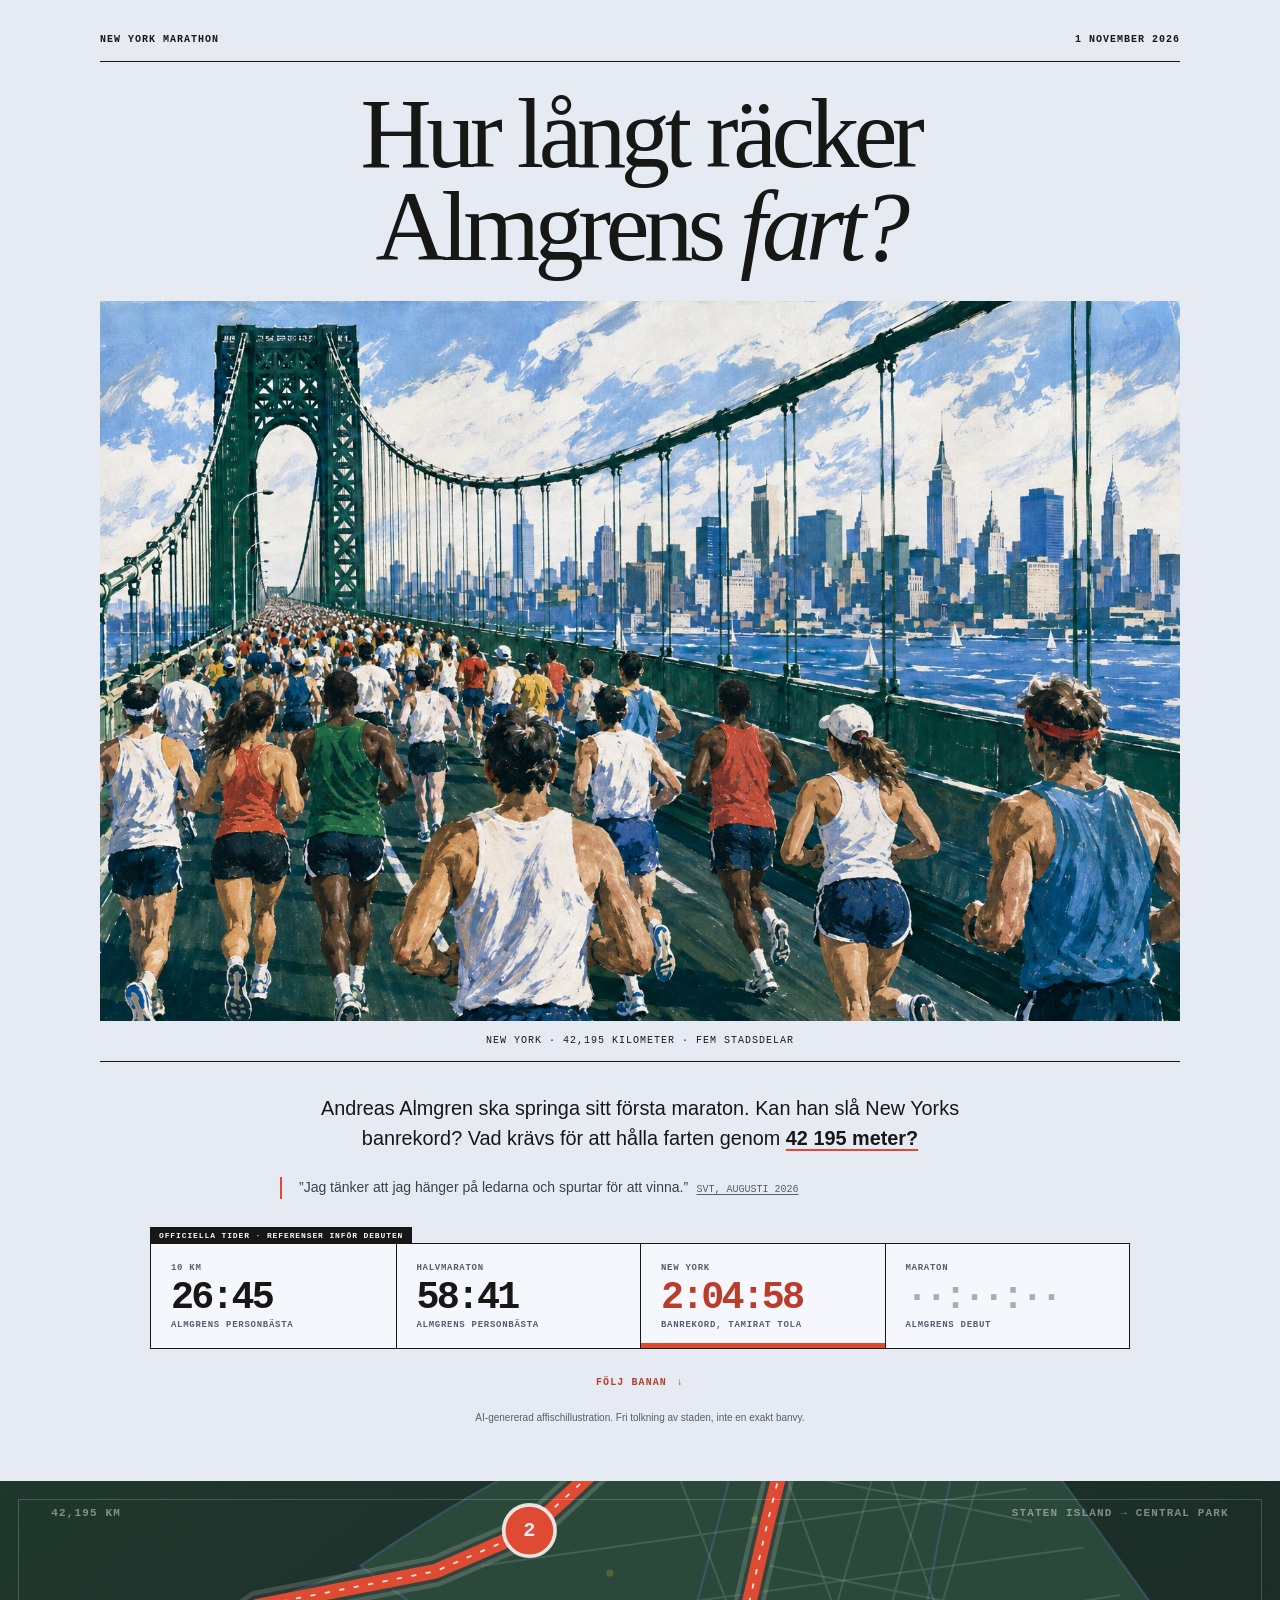
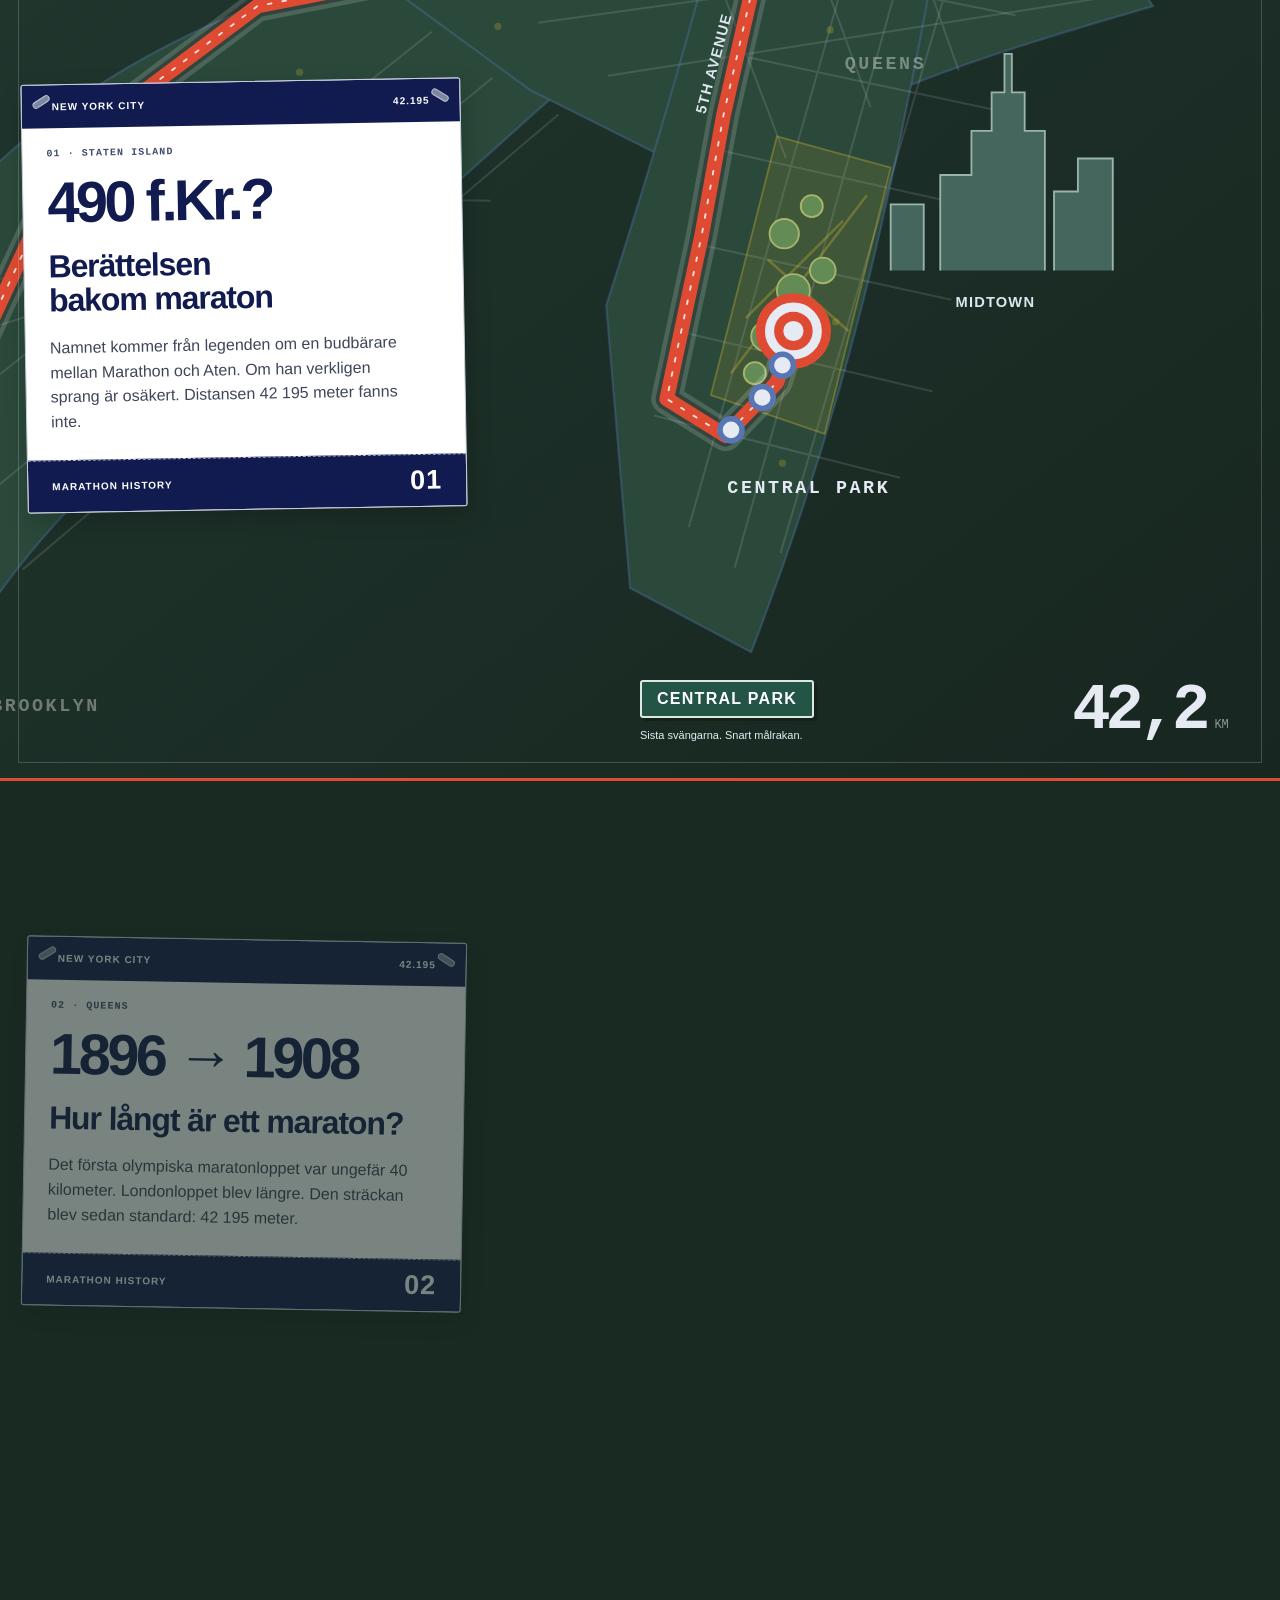
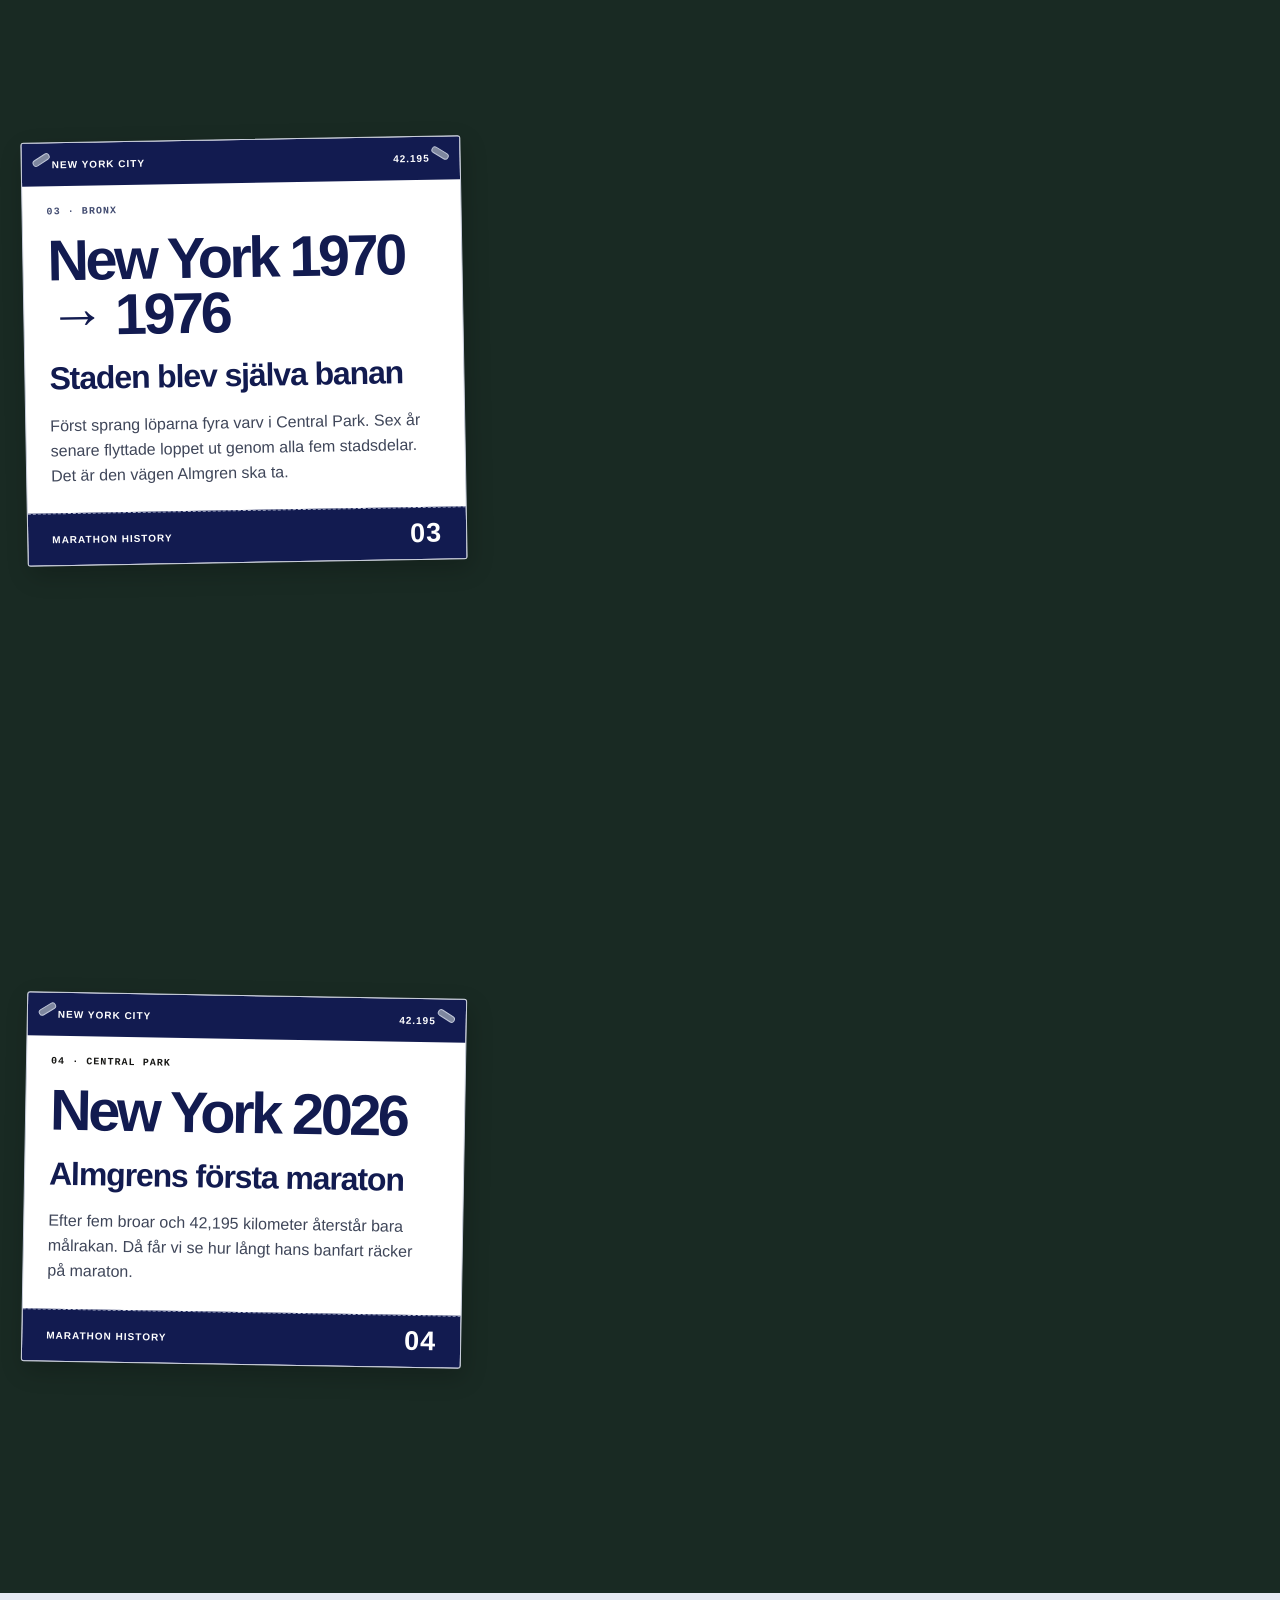
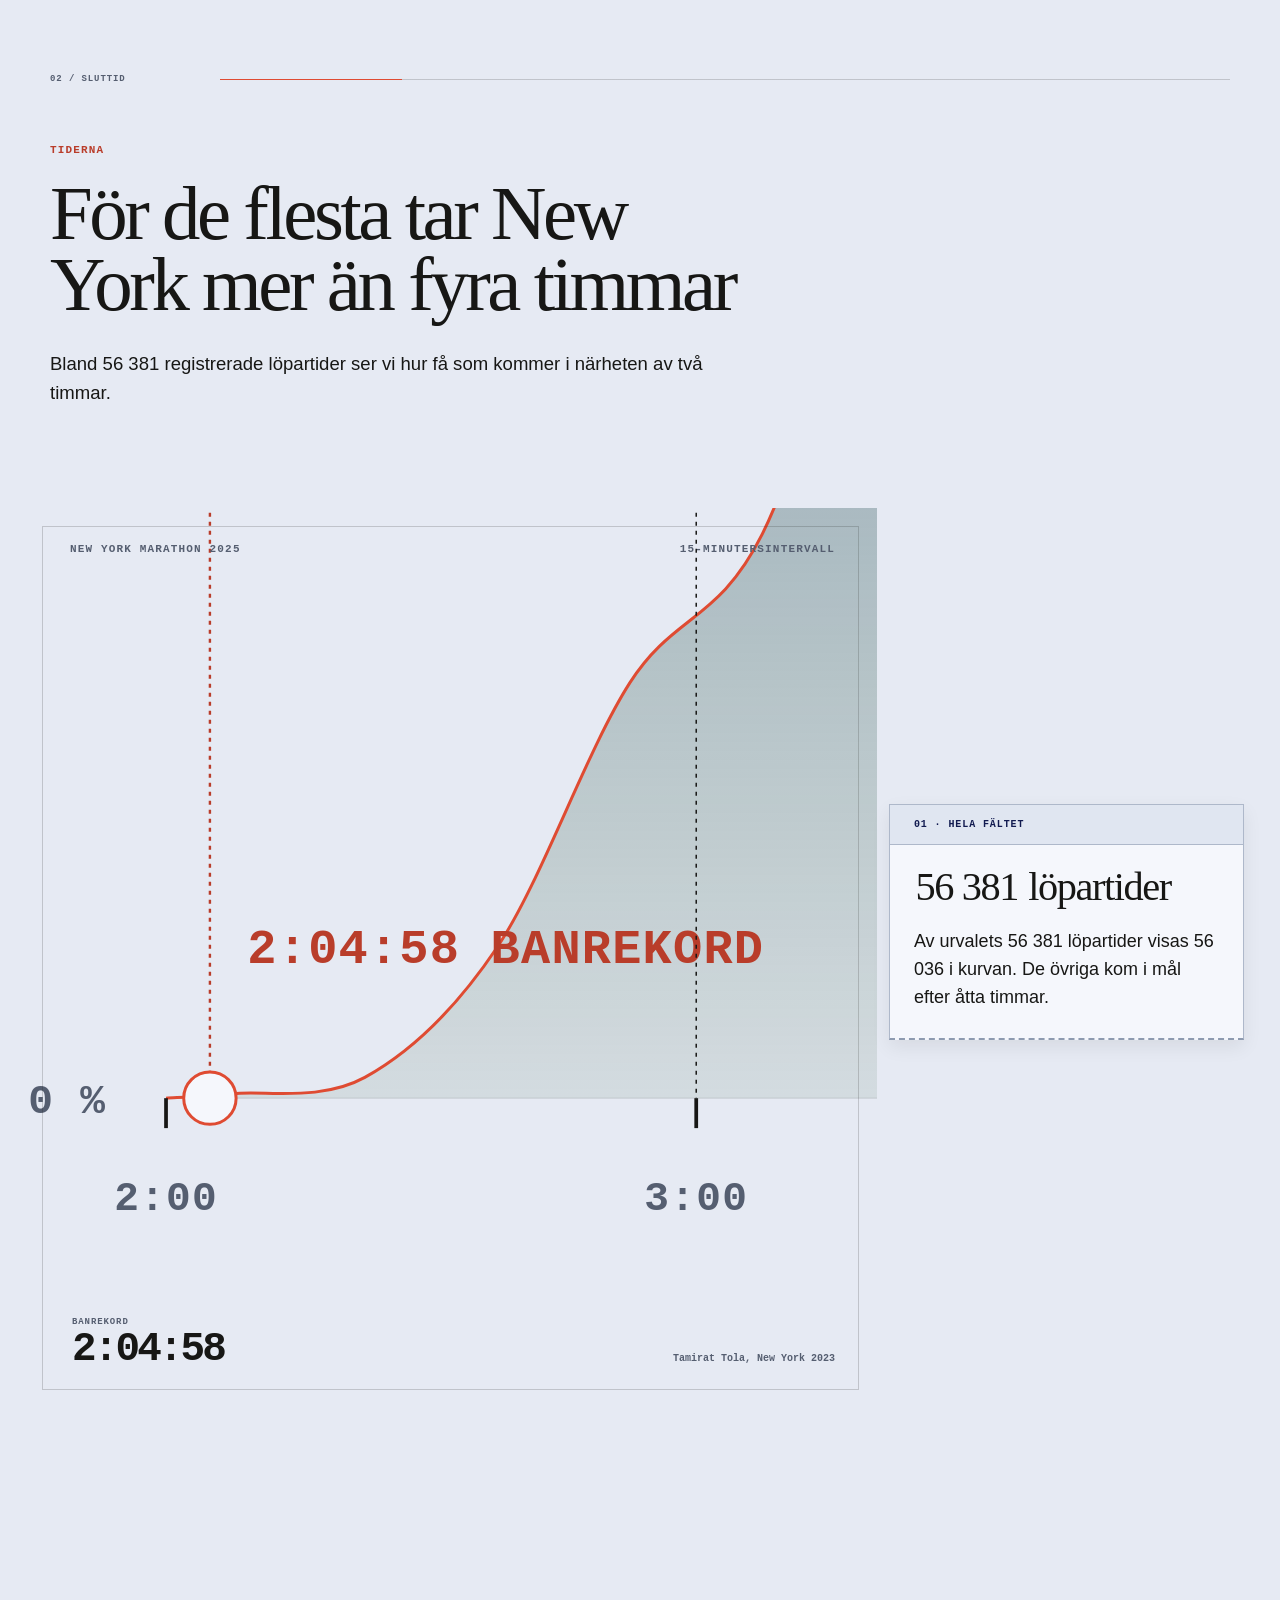
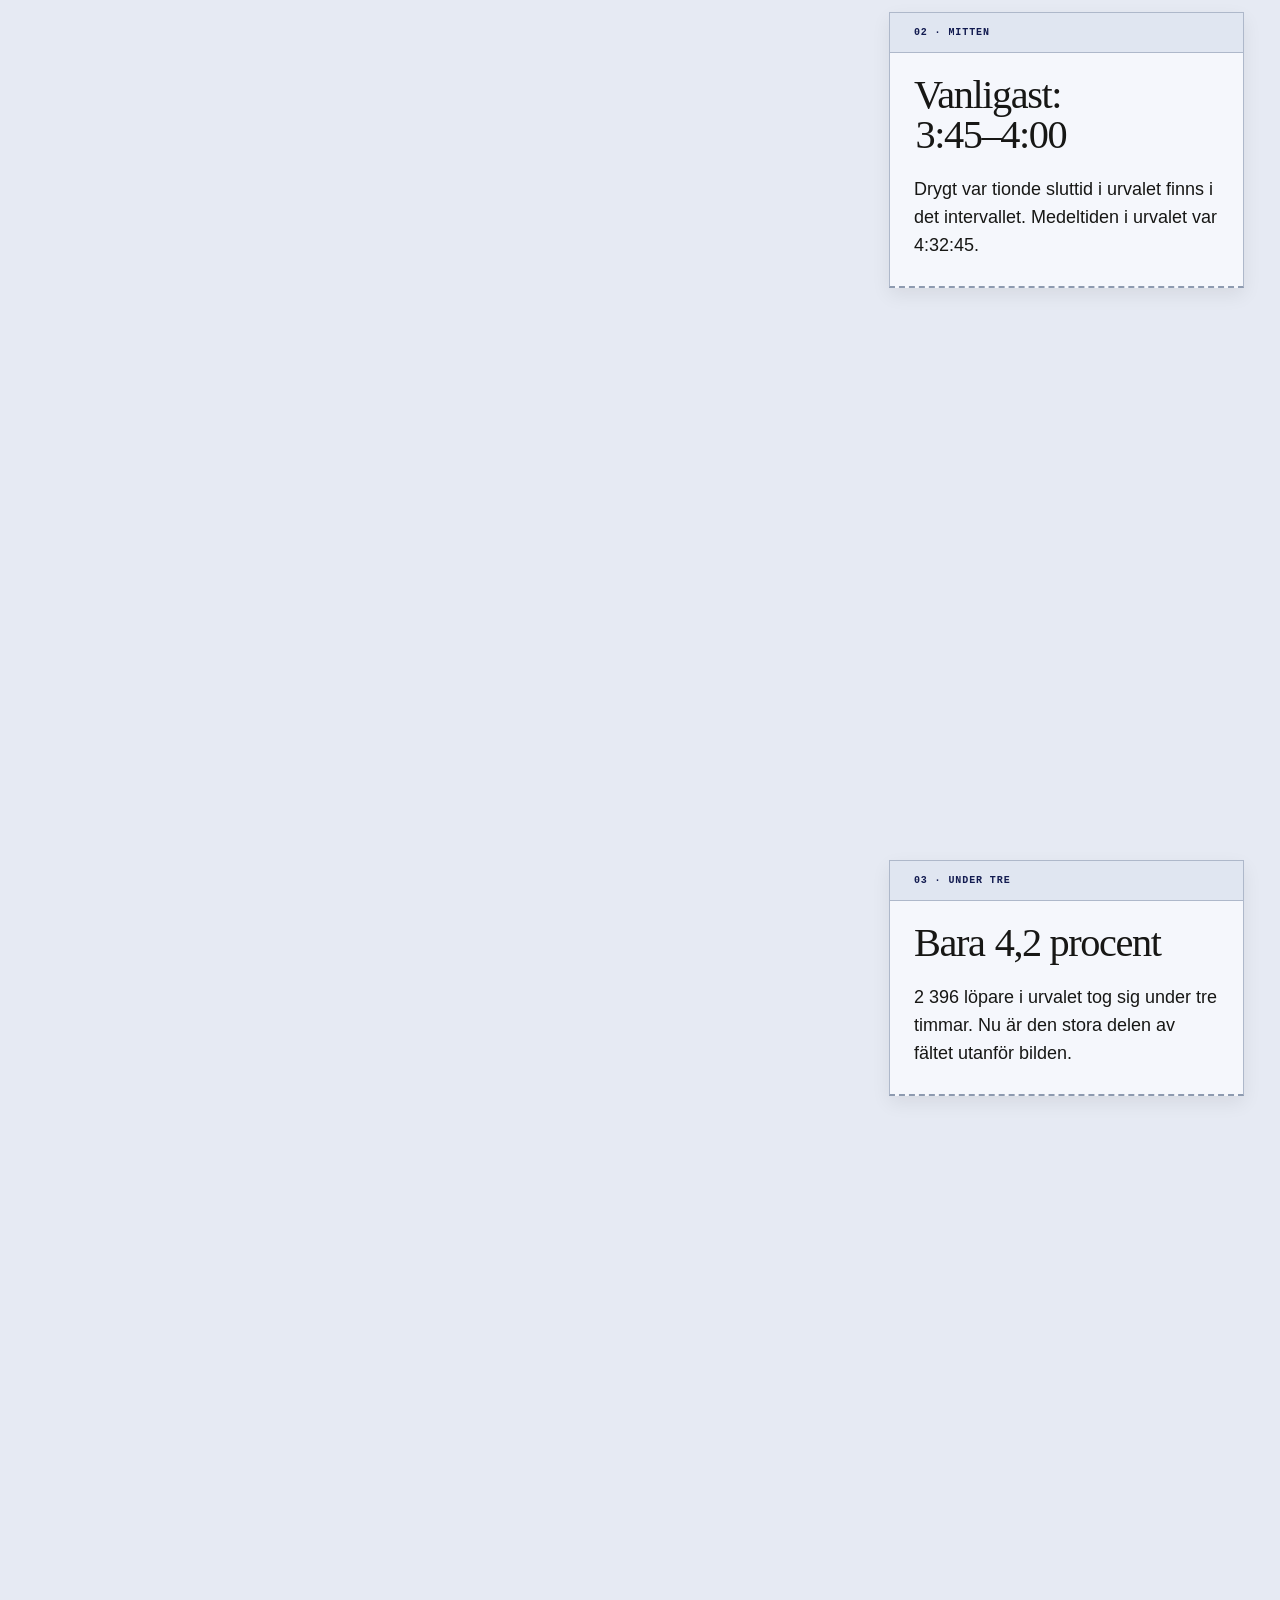
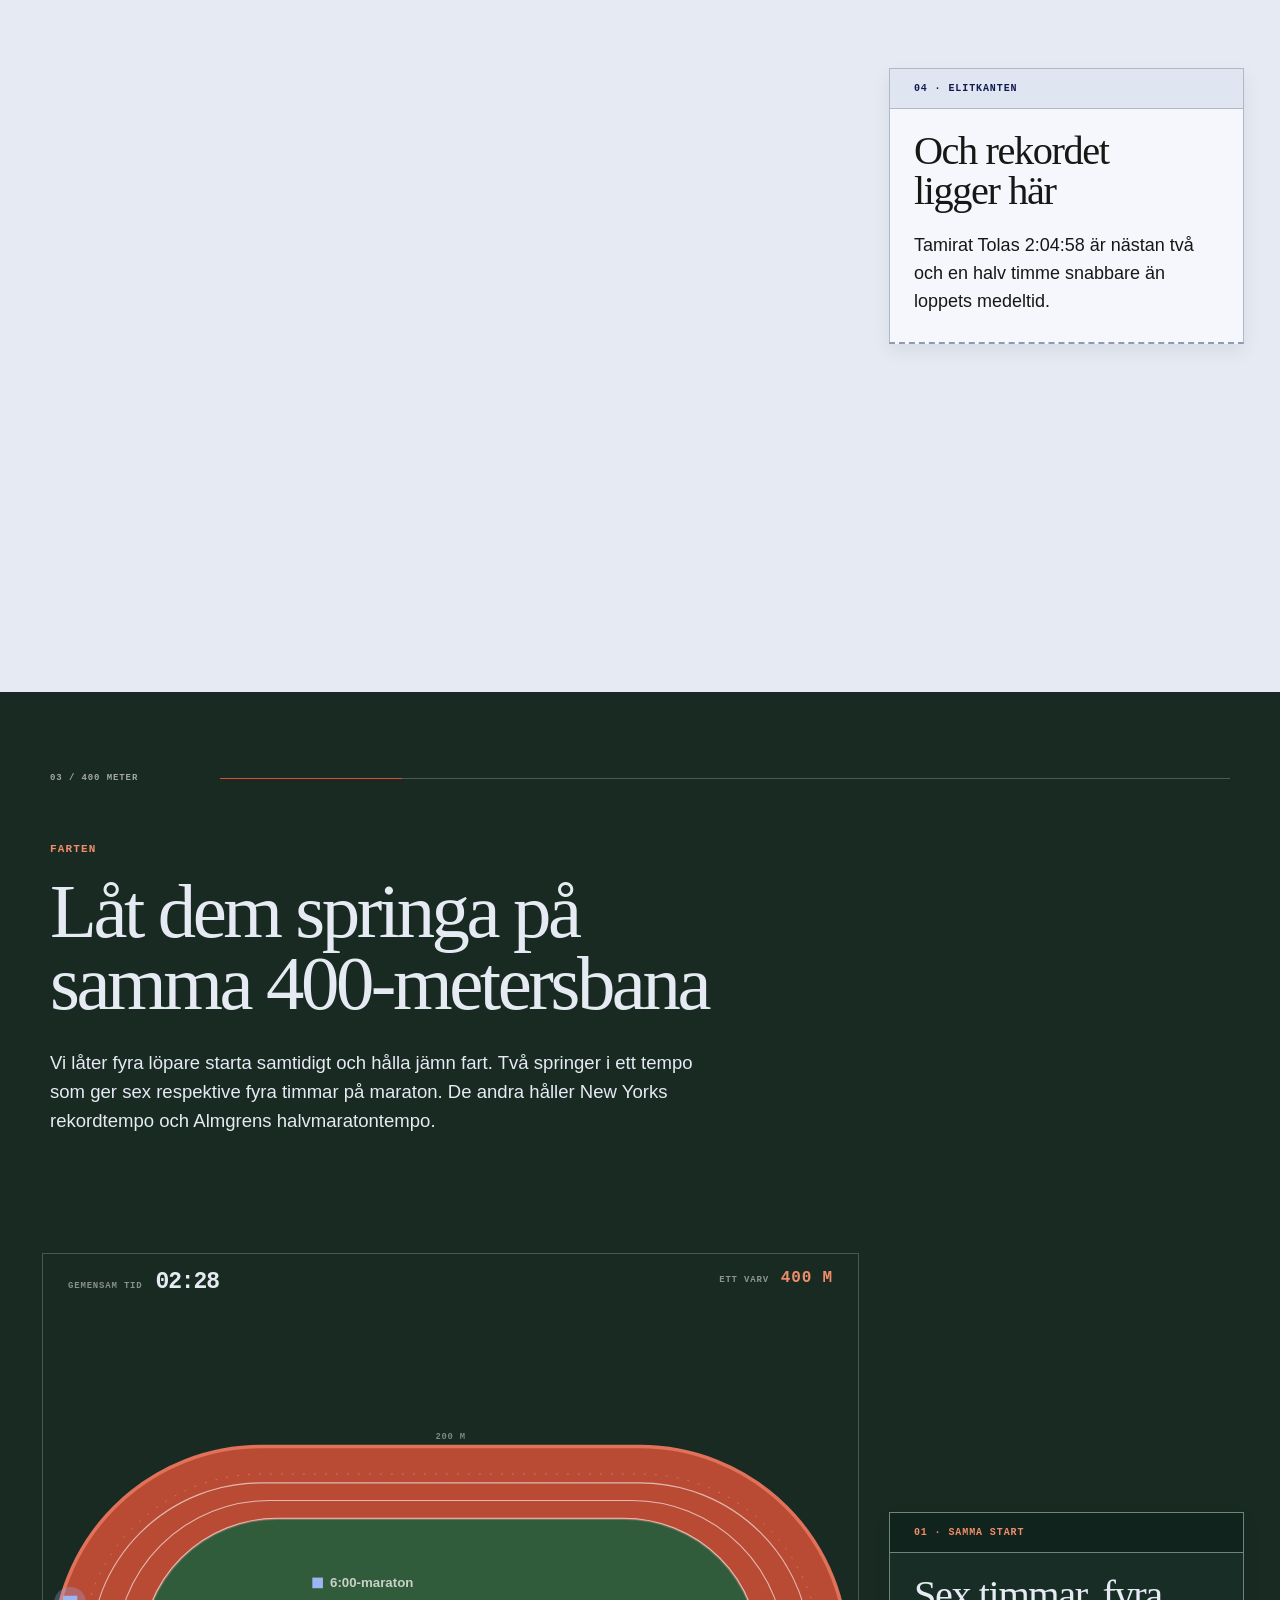
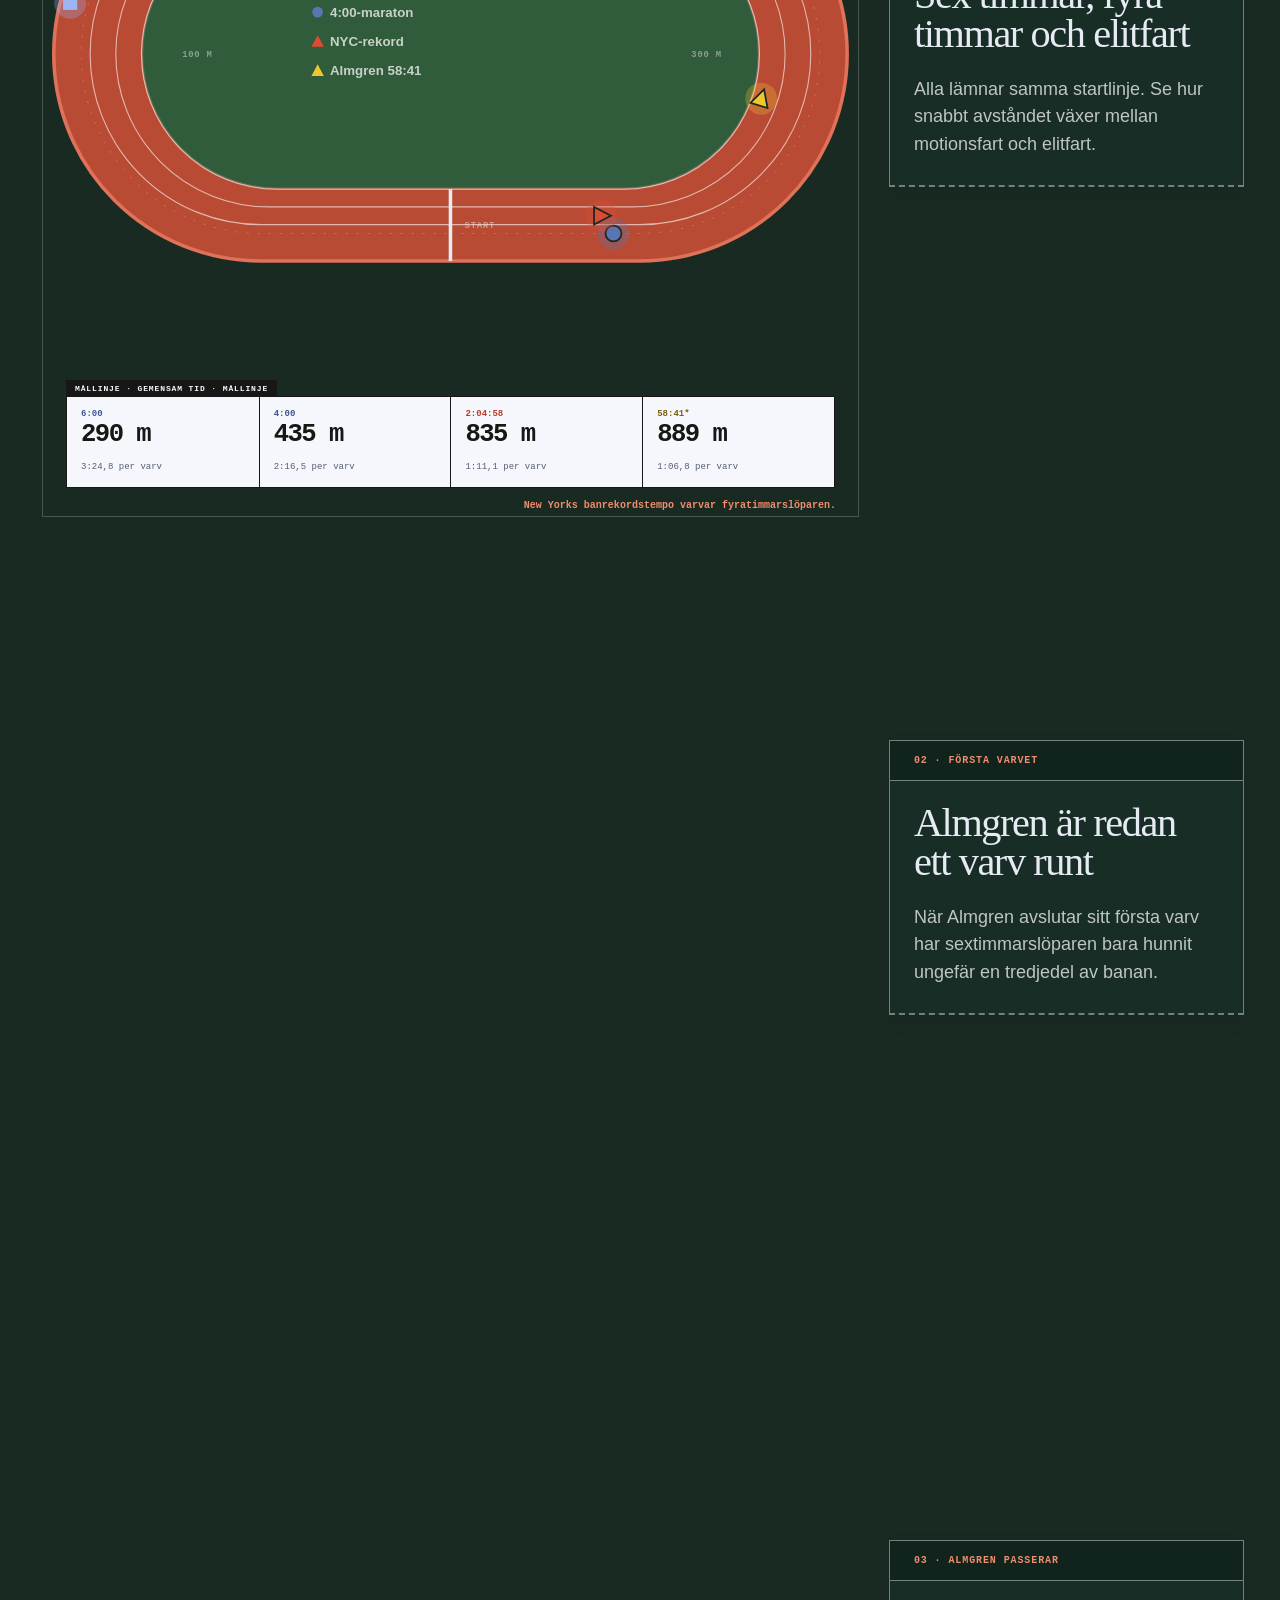
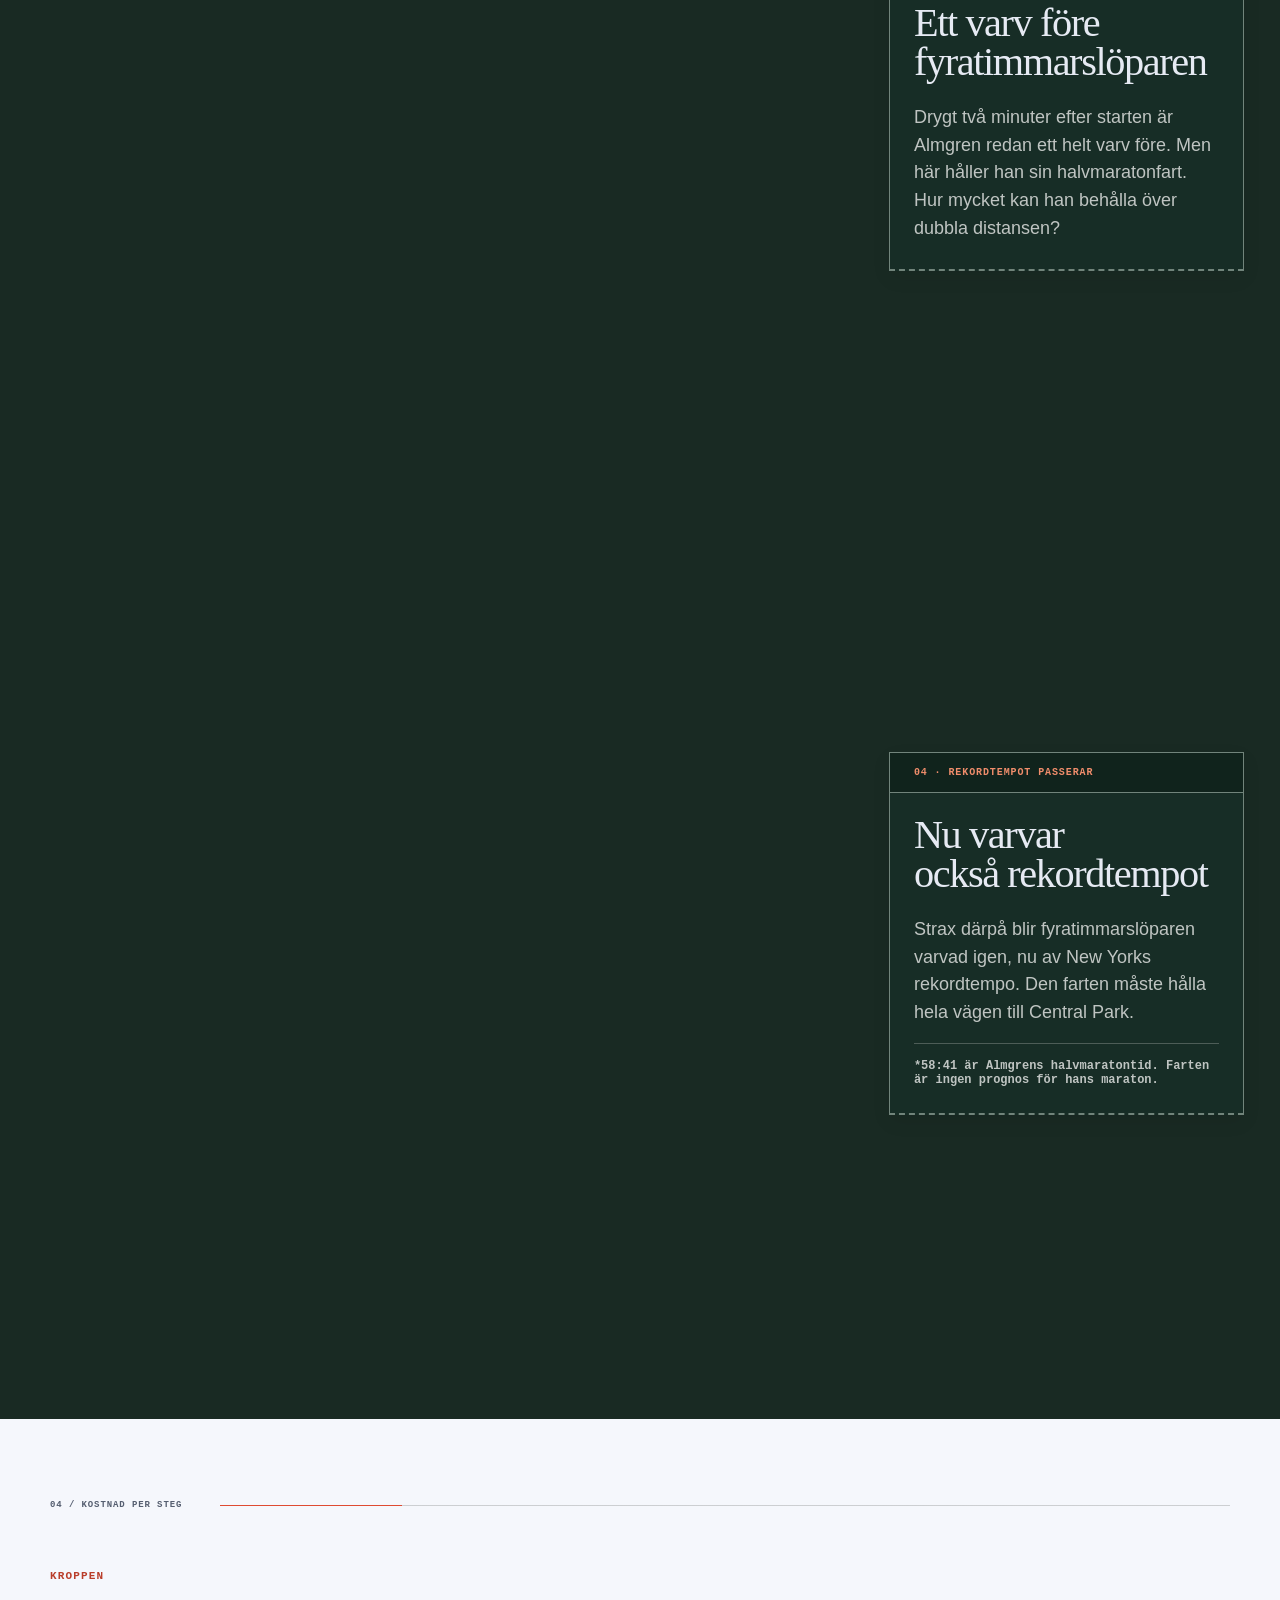
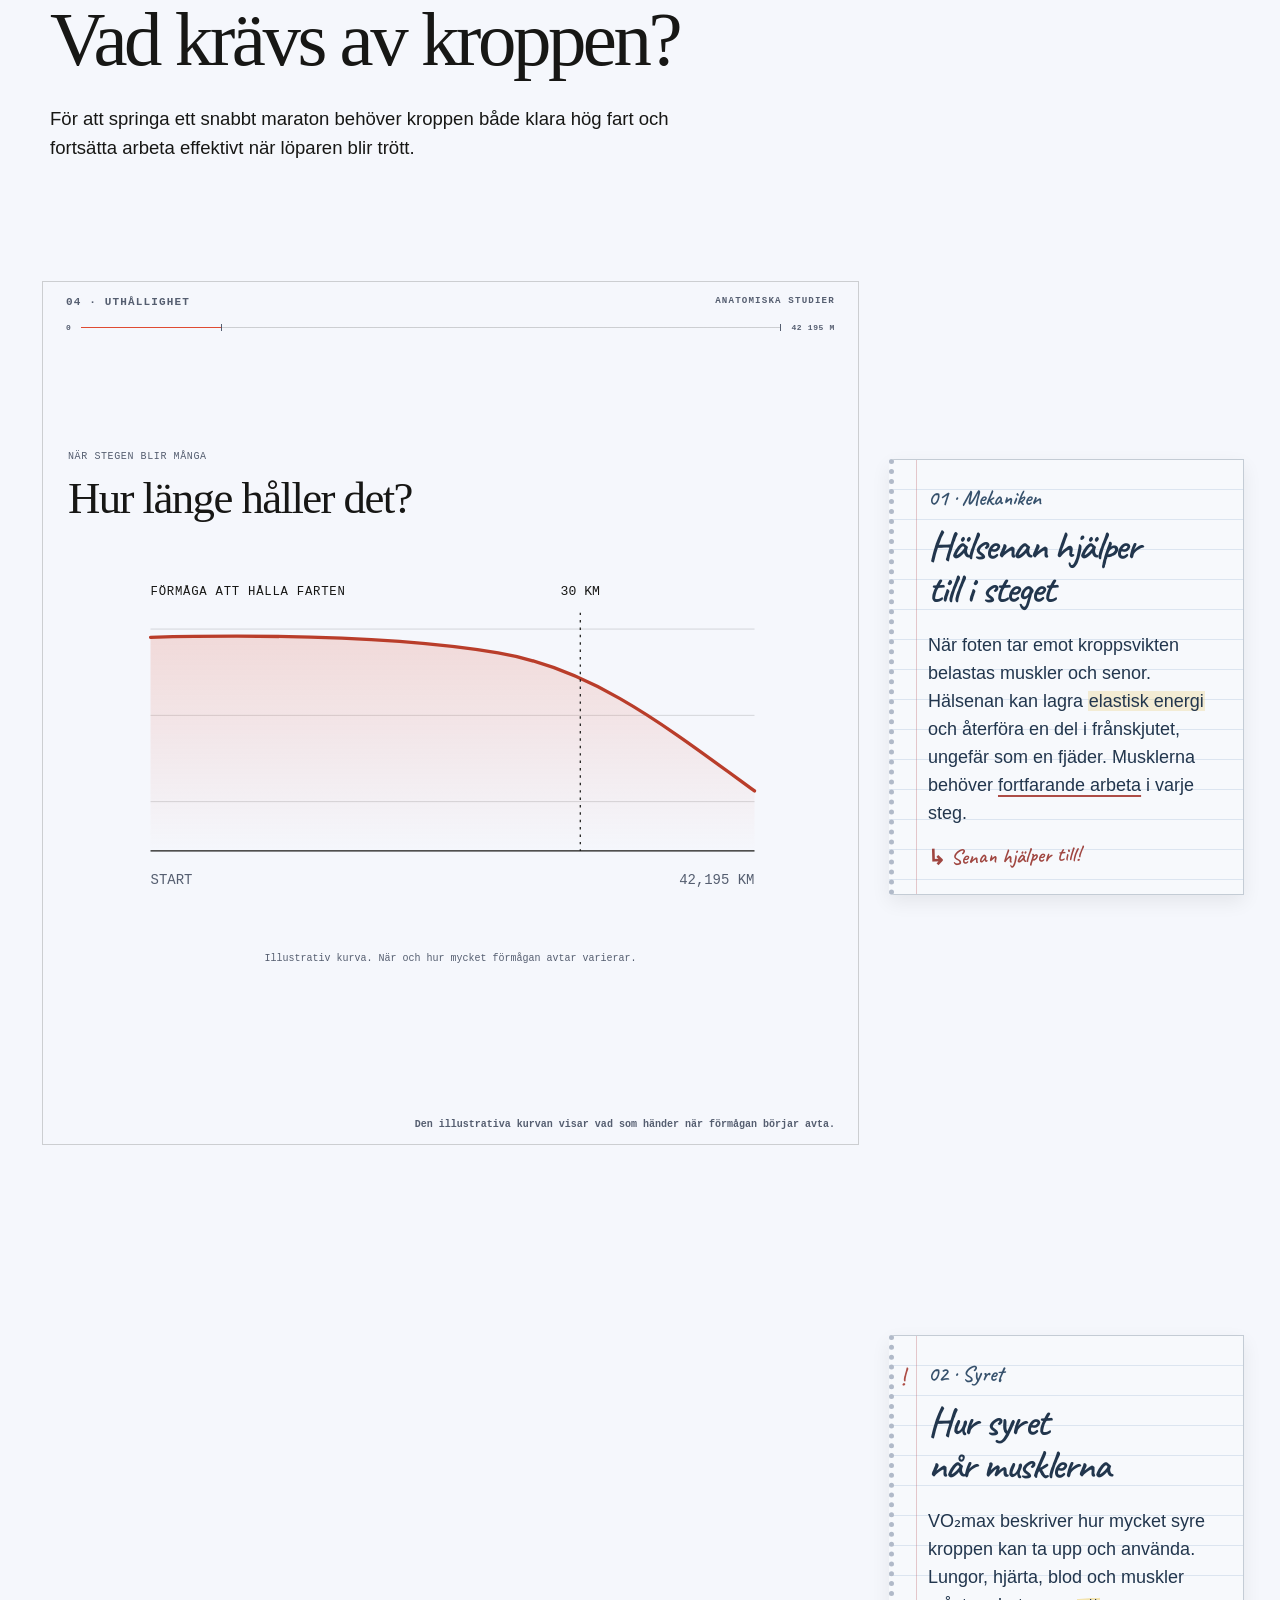
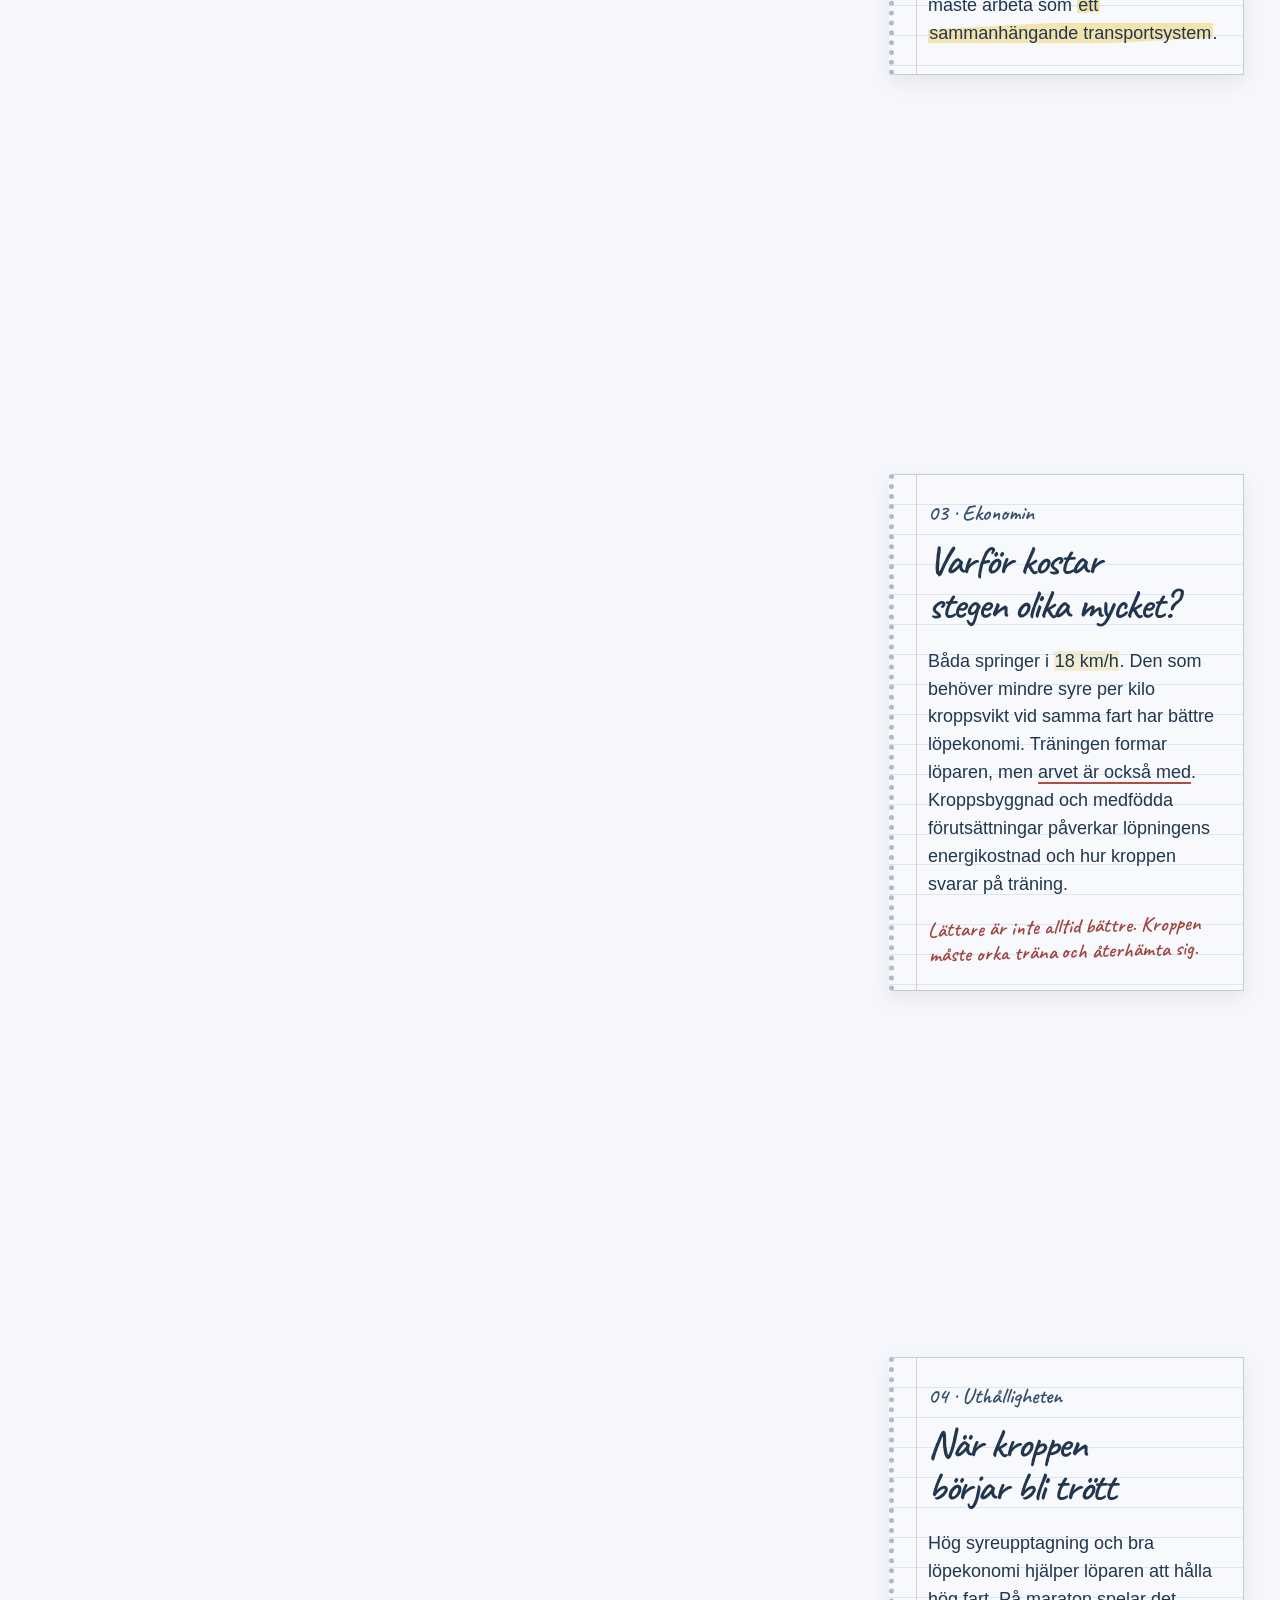
==== index.html @ 0a44fc2b "Synchronize route trail with runners and fit mobile heading" ====
<!doctype html>
<html lang="sv">
  <head>
    <meta charset="utf-8" />
    <meta name="viewport" content="width=device-width, initial-scale=1" />
    <meta name="description" content="Kan Andreas Almgrens fart räcka till banrekord i New York? En visuell berättelse om 42 195 meter, elitfart, fysiologi och träning." />
    <title>Kommer Almgren att slå banrekordet i New York Marathon?</title>
    <link rel="stylesheet" href="styles.css?v=route-sync-19" />
    <script src="app.js?v=route-sync-19" defer></script>
  </head>
  <body>
    <a class="skip-link" href="#story">Hoppa till berättelsen</a>

    <main id="story" tabindex="-1">
      <header class="hero hero--poster" id="top">
        <div class="hero__route-line" aria-hidden="true">
          <svg viewBox="0 0 1000 420" preserveAspectRatio="none">
            <path class="measureline measureline--echo" pathLength="1" d="M-30 346 C122 352 154 258 281 276 C430 297 440 120 588 153 C728 184 774 65 980 76" />
            <path class="measureline measureline--hero" pathLength="1" d="M-30 346 C122 352 154 258 281 276 C430 297 440 120 588 153 C728 184 774 65 980 76" />
            <circle class="measureline-point" cx="980" cy="76" r="8" />
          </svg>
        </div>

        <div class="hero__inner">
          <p class="hero__masthead"><span>New York Marathon</span><span>1 november 2026</span></p>
          <h1 class="hero__headline"><span>Hur långt räcker</span><span>Almgrens <em>fart?</em></span></h1>
          <figure class="hero__art">
            <img src="assets/marathon-poster-diverse.png" width="1536" height="1024" fetchpriority="high" alt="Affischillustration av ett löparfält på en hängbro, med New Yorks skyline över vattnet. Blått och mörkgrönt med röda och gula inslag." />
            <figcaption>New York · 42,195 kilometer · Fem stadsdelar</figcaption>
          </figure>
          <p class="hero__lead">Andreas Almgren ska springa sitt första maraton. Kan han slå New Yorks banrekord? Vad krävs för att hålla farten genom <strong>42 195 meter?</strong></p>
          <p class="hero__quote">”Jag tänker att jag hänger på ledarna och spurtar för att vinna.” <a href="https://www.svt.se/sport/friidrott/andreas-almgrens-kaxiga-mal-i-new-york-tanker-pa-det-hela-tiden?mobilmeny=1">SVT, augusti 2026</a></p>

          <dl class="hero__ledger timing-strip" aria-label="Tider som ramar in rekordfrågan">
            <div><dt>10 km</dt><dd>26:45</dd><small>Almgrens personbästa</small></div>
            <div><dt>Halvmaraton</dt><dd>58:41</dd><small>Almgrens personbästa</small></div>
            <div class="hero__ledger-record"><dt>New York</dt><dd>2:04:58</dd><small>banrekord, Tamirat Tola</small></div>
            <div class="hero__ledger-blank"><dt>Maraton</dt><dd aria-label="Ingen tid ännu">··:··:··</dd><small>Almgrens debut</small></div>
          </dl>

          <a class="scroll-cue" href="#history">Följ banan <span aria-hidden="true">↓</span></a>
          <p class="hero__art-credit">AI-genererad affischillustration. Fri tolkning av staden, inte en exakt banvy.</p>
        </div>
      </header>

      <section class="history scrolly" id="history" aria-labelledby="history-heading">
        <h2 class="visually-hidden" id="history-heading">Maratonets historia längs New York-banan</h2>
        <div class="history__stage">
          <div class="stage-label" aria-hidden="true"><span>42,195 km</span><span>Staten Island → Central Park</span></div>
          <div class="history__map">
            <svg id="route-map" viewBox="0 0 1000 800" role="img" aria-labelledby="route-title route-description">
              <title id="route-title">New York Marathons väg genom fem stadsdelar</title>
              <desc id="route-description">En schematisk karta där en grupp löpare följer banan från Staten Island, genom Brooklyn, Queens, Bronx och Manhattan till målet i Central Park. Scrollningen kopplar fyra historiska stopp till maratonets historia.</desc>
              <defs>
                <filter id="route-glow" x="-40%" y="-40%" width="180%" height="180%"><feGaussianBlur stdDeviation="7" result="blur" /><feMerge><feMergeNode in="blur" /><feMergeNode in="SourceGraphic" /></feMerge></filter>
                <linearGradient id="water-shade" x1="0" x2="1" y1="0" y2="1"><stop offset="0" stop-color="#233e34" /><stop offset="1" stop-color="#17251f" /></linearGradient>
              </defs>
              <rect width="1000" height="800" fill="url(#water-shade)" />
              <g class="map-land">
                <path d="M34 785 L37 647 102 575 194 548 245 599 215 696 144 785Z" />
                <path d="M178 652 C190 553 213 470 289 401 C350 345 427 309 538 282 L625 336 C559 391 501 451 432 501 C349 561 286 621 246 711Z" />
                <path d="M486 294 C592 221 720 163 834 200 L918 316 C828 342 753 365 681 413 L579 362Z" />
                <path d="M620 479 C650 386 679 286 701 188 C719 108 756 30 810 8 L866 35 C835 123 812 215 795 313 C774 425 752 530 699 668 L633 633Z" />
                <path d="M773 120 C809 55 864 11 947 -6 L1008 37 1007 201 903 201 839 168Z" />
              </g>
              <g class="map-grid">
                <path d="M74 654L211 595M64 692L218 628M101 735L207 673" />
                <path d="M235 560L525 330M266 596L558 355M302 623L594 375M220 512L477 430M256 466L514 454M305 418L557 422" />
                <path d="M552 294L849 252M583 325L880 284M621 354L900 310M652 225L718 399M704 207L764 371M758 199L812 351" />
                <path d="M665 600L798 130M690 622L823 144M715 614L847 165M646 539L780 573M659 493L798 526M671 446L808 476M684 395L823 426M698 344L834 373M709 294L843 321M723 244L852 270M737 194L860 219" />
              </g>
              <g class="park-shape"><path d="M677 528 L713 387 775 404 739 549Z" /><path d="M688 516L762 419M696 486L749 433M708 454L752 493" /></g>
              <g class="bridge bridge--verrazzano"><path d="M204 624L270 519" /><circle cx="204" cy="624" r="4" /><circle cx="270" cy="519" r="4" /></g>
              <g class="bridge bridge--pulaski"><path d="M527 297L578 275" /></g>
              <g class="bridge bridge--queensboro"><path d="M615 241L681 208" /></g>
              <g class="bridge bridge--willis"><path d="M753 79L813 70" /></g>
              <g class="bridge bridge--madison"><path d="M783 155L732 173" /></g>
              <g class="nyc-landmarks" aria-hidden="true">
<g transform="translate(222 598) rotate(-58)"><path class="bridge-deck" d="M-25 0H90M0 -34V10M65 -34V10M0 -32Q32 7 65 -32M-25 -10L0 -32M65 -32L90 -10M13 -18V0M26 -9V0M39 -9V0M52 -18V0"/></g>
<g transform="translate(633 232) rotate(-27)"><path class="bridge-deck" d="M-24 0H62M-6 -25V9M44 -25V9M-6 -24L44 0M-6 0L44 -24"/></g>
<g class="skyline" transform="translate(850 460)"><path d="M-48 0V-52H-31V-76H-20V-97H-13V-118H-9V-97H-2V-76H9V0M14 0V-43H27V-61H46V0M-75 0V-36H-57V0"/><text x="-18" y="20">MIDTOWN</text></g>
<text x="313" y="480" transform="rotate(-40 313 480)">4TH AVENUE</text><text x="799" y="215" transform="rotate(-75 799 215)">1ST AVENUE</text><text x="674" y="375" transform="rotate(-75 674 375)">5TH AVENUE</text>
<text class="water-label" x="440" y="590" transform="rotate(-35 440 590)">EAST RIVER</text>
<g class="park-trees"><circle cx="717" cy="440" r="8"/><circle cx="732" cy="425" r="6"/><circle cx="722" cy="471" r="9"/><circle cx="707" cy="496" r="8"/><circle cx="738" cy="460" r="7"/><circle cx="701" cy="516" r="6"/></g>
</g><g class="city-lights" aria-hidden="true"><circle cx="315" cy="518" r="2" /><circle cx="345" cy="454" r="2" /><circle cx="402" cy="395" r="2" /><circle cx="453" cy="352" r="2" /><circle cx="561" cy="327" r="2" /><circle cx="622" cy="298" r="2" /><circle cx="701" cy="269" r="2" /><circle cx="742" cy="329" r="2" /><circle cx="745" cy="488" r="2" /><circle cx="716" cy="565" r="2" /><circle cx="786" cy="114" r="2" /><circle cx="842" cy="102" r="2" /></g>
              <path id="route-road" class="route route--road" d="" /><path id="route-shadow" class="route route--shadow" d="" /><path id="route-progress" class="route route--progress" d="" /><path id="route-centre" class="route route--centre" d="" />
              <g id="milestones" aria-hidden="true"></g><g id="runner-pack" aria-hidden="true"></g>
              <g class="map-labels"><text x="60" y="760">STATEN ISLAND</text><text x="285" y="700">BROOKLYN</text><text x="750" y="350">QUEENS</text><text x="858" y="91">BRONX</text><text x="650" y="692">MANHATTAN</text><text x="686" y="581" class="finish-label">CENTRAL PARK</text></g>
            </svg>
          </div>
          <div class="street-sign" aria-hidden="true"><span id="street-name">VERRAZZANO BRIDGE</span><small id="street-detail">Över sundet. In mot staden.</small></div><div class="history__readout" aria-hidden="true"><strong id="route-km">0,0</strong><span>km</span></div>
          <div class="history__progress" aria-hidden="true"><i id="history-bar"></i></div>
        </div>

        <div class="history__steps steps">
          <article class="step history-step is-active" data-history="0" data-card-label="Historiskt nedslag"><div class="bib"><div class="bib__header"><span>NEW YORK CITY</span><span>42.195</span></div><p class="step__index">01 · Staten Island</p><p class="step__date">490 f.Kr.?</p><h3>Berättelsen bakom maraton</h3><p>Namnet kommer från legenden om en budbärare mellan Marathon och Aten. Om han verkligen sprang är osäkert. Distansen 42 195 meter fanns inte.</p><div class="bib__footer"><span>MARATHON HISTORY</span><b>01</b></div></div></article>
          <article class="step history-step" data-history="1" data-card-label="Historiskt nedslag"><div class="bib"><div class="bib__header"><span>NEW YORK CITY</span><span>42.195</span></div><p class="step__index">02 · Queens</p><p class="step__date">1896 → 1908</p><h3>Hur långt är ett maraton?</h3><p>Det första olympiska maratonloppet var ungefär 40 kilometer. Londonloppet blev längre. Den sträckan blev sedan standard: 42 195 meter.</p><div class="bib__footer"><span>MARATHON HISTORY</span><b>02</b></div></div></article>
          <article class="step history-step" data-history="2" data-card-label="Historiskt nedslag"><div class="bib"><div class="bib__header"><span>NEW YORK CITY</span><span>42.195</span></div><p class="step__index">03 · Bronx</p><p class="step__date">New York 1970 → 1976</p><h3>Staden blev själva banan</h3><p>Först sprang löparna fyra varv i Central Park. Sex år senare flyttade loppet ut genom alla fem stadsdelar. Det är den vägen Almgren ska ta.</p><div class="bib__footer"><span>MARATHON HISTORY</span><b>03</b></div></div></article>
          <article class="step history-step" data-history="3" data-card-label="Historiskt nedslag"><div class="bib"><div class="bib__header"><span>NEW YORK CITY</span><span>42.195</span></div><p class="step__index">04 · Central Park</p><p class="step__date">New York 2026</p><h3>Almgrens första maraton</h3><p>Efter fem broar och 42,195 kilometer återstår bara målrakan. Då får vi se hur långt hans banfart räcker på maraton.</p><div class="bib__footer"><span>MARATHON HISTORY</span><b>04</b></div></div></article>
        </div>
      </section>

      <section class="distribution" id="distribution" aria-labelledby="distribution-heading">
        <div class="chapter-intro page-width" data-chapter="02" data-measure="Sluttid"><p class="kicker">Tiderna</p><h2 id="distribution-heading">För de flesta tar New York mer än fyra timmar</h2><p>Bland 56 381 registrerade löpartider ser vi hur få som kommer i närheten av två timmar.</p></div>
        <div class="distribution__scrolly scrolly-grid">
          <div class="distribution__stage sticky-stage" data-distribution-mode="full">
            <div class="chart-heading" aria-hidden="true"><span>New York Marathon 2025</span><span>15-minutersintervall</span></div>
            <svg id="finish-chart" viewBox="0 0 1000 620" role="img" aria-labelledby="finish-title finish-description">
              <title id="finish-title">Fördelning av löparnas sluttider i New York Marathon 2025</title><desc id="finish-description">Flest löpare i urvalet gick i mål mellan 3 timmar 45 minuter och 4 timmar. 4,2 procent gick under tre timmar. Banrekordet 2 timmar 4 minuter och 58 sekunder ligger längst ut i fördelningens vänstra kant.</desc>
              <defs><linearGradient id="area-fill" x1="0" y1="0" x2="0" y2="1"><stop offset="0" stop-color="#5876b4" stop-opacity=".78" /><stop offset="1" stop-color="#315c3b" stop-opacity=".1" /></linearGradient></defs>
              <g id="chart-camera"><g id="chart-grid"></g><path id="finish-area" d="" /><path id="finish-line" d="" /><g id="chart-axis"></g><g id="chart-markers"></g></g>
            </svg>
            <div class="distribution__note" id="distribution-note" aria-live="polite">56 036 visas · 345 efter 8:00 ligger utanför bilden</div>
            <div class="distribution__stat" aria-hidden="true"><span id="distribution-stat-label">löpare i urvalet</span><strong id="distribution-stat">56 381</strong></div>
          </div>
          <div class="distribution__steps steps">
            <article class="step distribution-step is-active" data-distribution="full"><div class="story-card"><p class="step__index">01 · Hela fältet</p><h3><mark class="number-mark">56 381</mark> löpartider</h3><p>Av urvalets 56 381 löpartider visas 56 036 i kurvan. De övriga kom i mål efter åtta timmar.</p></div></article>
            <article class="step distribution-step" data-distribution="peak"><div class="story-card"><p class="step__index">02 · Mitten</p><h3>Vanligast: <mark class="number-mark">3:45–4:00</mark></h3><p>Drygt var tionde sluttid i urvalet finns i det intervallet. Medeltiden i urvalet var 4:32:45.</p></div></article>
            <article class="step distribution-step" data-distribution="subthree"><div class="story-card"><p class="step__index">03 · Under tre</p><h3>Bara <mark class="number-mark">4,2 procent</mark></h3><p>2 396 löpare i urvalet tog sig under tre timmar. Nu är den stora delen av fältet utanför bilden.</p></div></article>
            <article class="step distribution-step" data-distribution="elite"><div class="story-card"><p class="step__index">04 · Elitkanten</p><h3>Och rekordet ligger här</h3><p>Tamirat Tolas 2:04:58 är nästan två och en halv timme snabbare än loppets medeltid.</p></div></article>
          </div>
        </div>
      </section>

      <section class="track" id="track" aria-labelledby="track-heading">
        <div class="chapter-intro page-width chapter-intro--dark" data-chapter="03" data-measure="400 meter"><p class="kicker">Farten</p><h2 id="track-heading">Låt dem springa på samma 400-metersbana</h2><p>Vi låter fyra löpare starta samtidigt och hålla jämn fart. Två springer i ett tempo som ger sex respektive fyra timmar på maraton. De andra håller New Yorks rekordtempo och Almgrens halvmaratontempo.</p></div>
        <div class="track__scrolly scrolly-grid">
          <div class="track__stage sticky-stage">
            <div class="track__clock" aria-hidden="true"><span>gemensam tid</span><strong id="track-clock">00:00</strong></div>
            <div class="track__measure" aria-hidden="true"><span>ett varv</span><strong>400 m</strong></div>
            <svg id="track-visual" viewBox="0 0 900 650" role="img" aria-labelledby="track-title track-description">
              <title id="track-title">Fyra löpare med olika fart på en 400-metersbana</title><desc id="track-description">Animationen jämför en sextimmarslöpare, en fyratimmarslöpare, New Yorks banrekordfart och Andreas Almgrens halvmaratonfart. Almgrens halvmaratonfart varvar fyratimmarslöparen efter 2 minuter 11 sekunder. Banrekordstempot gör det efter 2 minuter 28 sekunder.</desc>
              <defs><filter id="runner-glow" x="-80%" y="-80%" width="260%" height="260%"><feGaussianBlur stdDeviation="7" /></filter></defs>
              <path class="track-ground" d="M236 568H664A234 234 0 0 0 664 100H236A234 234 0 0 0 236 568Z" /><path class="track-field" d="M254 486H646A152 152 0 0 0 646 182H254A152 152 0 0 0 254 486Z" />
              <g class="track-markings" aria-hidden="true"><path d="M236 527H664A193 193 0 0 0 664 141H236A193 193 0 0 0 236 527Z" /><path d="M245 507H655A173 173 0 0 0 655 161H245A173 173 0 0 0 245 507Z" /><path d="M254 487H646A153 153 0 0 0 646 181H254A153 153 0 0 0 254 487Z" /><path class="start-line" d="M450 487V568" /><text x="466" y="531">START</text><text x="147" y="338">100 M</text><text x="433" y="91">200 M</text><text x="722" y="338">300 M</text></g>
              <path id="lane-six" class="runner-lane" d="M450 557 H664 A223 223 0 0 0 664 111 H236 A223 223 0 0 0 236 557 H450" /><path id="lane-four" class="runner-lane" d="M450 537 H664 A203 203 0 0 0 664 131 H236 A203 203 0 0 0 236 537 H450" /><path id="lane-record" class="runner-lane" d="M450 517 H655 A183 183 0 0 0 655 151 H245 A183 183 0 0 0 245 517 H450" /><path id="lane-almgren" class="runner-lane" d="M450 497 H646 A163 163 0 0 0 646 171 H254 A163 163 0 0 0 254 497 H450" />
              <g class="track-runners" aria-hidden="true"><circle id="runner-six-glow" class="runner-glow runner-six" r="18"/><path id="runner-six" class="runner-six" d="M-8 -8H8V8H-8Z"/><circle id="runner-four-glow" class="runner-glow runner-four" r="18" /><circle id="runner-four" class="runner-dot runner-four" r="9" /><circle id="runner-record-glow" class="runner-glow runner-record" r="18" /><path id="runner-record" class="runner-arrow runner-record" d="M0 -11L10 8H-10Z" /><circle id="runner-almgren-glow" class="runner-glow runner-almgren" r="18" /><path id="runner-almgren" class="runner-arrow runner-almgren" d="M0 -11L10 8H-10Z" /></g>
              <g class="track-key" aria-hidden="true"><g transform="translate(300 254)"><path class="runner-six" d="M-6 -6H6V6H-6Z"/><text x="14" y="5">6:00-maraton</text></g><g transform="translate(300 287)"><circle class="runner-four" r="6" /><text x="14" y="5">4:00-maraton</text></g><g transform="translate(300 320)"><path class="runner-record" d="M0 -7L7 6H-7Z" /><text x="14" y="5">NYC-rekord</text></g><g transform="translate(300 353)"><path class="runner-almgren" d="M0 -7L7 6H-7Z" /><text x="14" y="5">Almgren 58:41</text></g></g>
            </svg>
            <dl class="track__numbers timing-strip" aria-label="Sträcka som varje löpare hunnit i tankeexperimentet"><div><dt>6:00</dt><dd><span id="distance-six">0</span> m</dd><small>3:24,8 per varv</small></div><div><dt>4:00</dt><dd><span id="distance-four">0</span> m</dd><small>2:16,5 per varv</small></div><div><dt>2:04:58</dt><dd><span id="distance-record">0</span> m</dd><small>1:11,1 per varv</small></div><div><dt>58:41*</dt><dd><span id="distance-almgren">0</span> m</dd><small>1:06,8 per varv</small></div></dl>
            <p class="track__caption" id="track-caption" aria-live="polite">Alla står på startlinjen.</p>
          </div>
          <div class="track__steps steps">
            <article class="step track-step is-active" data-track-time="0"><div class="story-card"><p class="step__index">01 · Samma start</p><h3>Sex timmar, fyra timmar och elitfart</h3><p>Alla lämnar samma startlinje. Se hur snabbt avståndet växer mellan motionsfart och elitfart.</p></div></article>
            <article class="step track-step" data-track-time="66.76"><div class="story-card"><p class="step__index">02 · Första varvet</p><h3>Almgren är redan ett varv runt</h3><p>När Almgren avslutar sitt första varv har sextimmarslöparen bara hunnit ungefär en tredjedel av banan.</p></div></article>
            <article class="step track-step" data-track-time="130.65"><div class="story-card"><p class="step__index">03 · Almgren passerar</p><h3>Ett varv före fyratimmarslöparen</h3><p>Drygt två minuter efter starten är Almgren redan ett helt varv före. Men här håller han sin halvmaratonfart. Hur mycket kan han behålla över dubbla distansen?</p></div></article>
            <article class="step track-step" data-track-time="148.30"><div class="story-card"><p class="step__index">04 · Rekordtempot passerar</p><h3>Nu varvar också rekordtempot</h3><p>Strax därpå blir fyratimmarslöparen varvad igen, nu av New Yorks rekordtempo. Den farten måste hålla hela vägen till Central Park.</p><p class="track__aside">*58:41 är Almgrens halvmaratontid. Farten är ingen prognos för hans maraton.</p></div></article>
          </div>
        </div>
      </section>

      <section class="physiology" id="physiology" aria-labelledby="physiology-heading">
        <div class="chapter-intro page-width" data-chapter="04" data-measure="Kostnad per steg"><p class="kicker">Kroppen</p><h2 id="physiology-heading">Vad krävs av kroppen?</h2><p>För att springa ett snabbt maraton behöver kroppen både klara hög fart och fortsätta arbeta effektivt när löparen blir trött.</p></div>
        <div class="physiology__scrolly scrolly-grid">
          <div class="physiology__stage sticky-stage" data-physiology-mode="mechanics">
            <div class="physiology__title" aria-hidden="true"><span id="physiology-label">01 · Mekanik</span><small>Anatomiska studier</small></div>
            <div class="stage-ruler" aria-hidden="true"><span>0</span><i></i><span>42 195 m</span></div>
            <div id="physiology-visual" class="anatomy-plates">
              <figure class="phys-layer phys-layer--mechanics" aria-label="En löpare i frånskjut. Ett förstorat utsnitt visar vadmuskeln och hälsenan som överför kraft till hälen.">
                <svg class="mechanics-plate" viewBox="0 0 900 680" role="img" aria-labelledby="mechanics-title">
                  <title id="mechanics-title">Löparens mekanik: muskel, hälsena och frånskjut</title>
                  <defs>
                    <clipPath id="calf-detail-clip"><circle cx="672" cy="340" r="139" /></clipPath>
                    <marker id="mechanics-arrow" markerWidth="6" markerHeight="6" refX="5" refY="3" orient="auto"><path d="M0 0L6 3L0 6Z" fill="#b93d2a" /></marker>
                  </defs>
                  <image href="assets/runner-anatomy.png" x="18" y="8" width="448" height="672" />
                  <path class="anatomy-ground" d="M70 620H460" />
                  <path class="anatomy-leader" d="M168 498L470 498L552 427" />
                  <circle class="anatomy-target" cx="168" cy="498" r="30" />
                  <g class="calf-detail">
                    <g clip-path="url(#calf-detail-clip)">
                      <circle class="detail-paper" cx="672" cy="340" r="140" />
                      <svg x="530" y="196" width="284" height="288" viewBox="150 910 350 390" preserveAspectRatio="xMidYMid slice">
                        <image href="assets/runner-anatomy.png" width="1024" height="1536" />
                      </svg>
                    </g>
                    <circle class="anatomy-lens" cx="672" cy="340" r="140" />
                    <path class="anatomy-leader" d="M705 261L771 173H837M631 403L752 483H837" />
                    <text class="anatomy-label" x="838" y="162" text-anchor="end">VADMUSKEL</text>
                    <text class="anatomy-label" x="838" y="511" text-anchor="end">HÄLSENA</text>
                    <path class="tendon-force" d="M588 393Q627 355 653 310" marker-end="url(#mechanics-arrow)" />
                  </g>
                  <text class="anatomy-plate-index" x="516" y="98">01 / KRAFTÖVERFÖRING</text>
                  <text class="anatomy-handnote" x="535" y="558">En del av energin</text>
                  <text class="anatomy-handnote" x="535" y="589">kommer tillbaka.</text>
                  <path class="anatomy-underline" d="M536 600Q650 593 780 598" />
                </svg>
              </figure>
              <figure class="phys-layer phys-layer--oxygen" aria-hidden="true" aria-label="Syrets väg: lungorna tar upp syre till blodet, hjärtat pumpar blodet och musklerna använder syret för att frigöra energi.">
                <div class="oxygen-heading"><span class="anatomy-eyebrow">Från andetag till steg</span><h3>Syrets väg</h3></div>
                <div class="oxygen-organs" aria-hidden="true">
                  <svg viewBox="0 0 565 1024"><defs><clipPath id="lung-crop"><rect width="565" height="1024" /></clipPath></defs><image href="assets/oxygen-organs.png" width="1536" height="1024" clip-path="url(#lung-crop)" /></svg>
                  <svg viewBox="570 0 480 1024"><defs><clipPath id="heart-crop"><rect x="570" width="480" height="1024" /></clipPath></defs><image href="assets/oxygen-organs.png" width="1536" height="1024" clip-path="url(#heart-crop)" /></svg>
                  <svg viewBox="1050 0 485 1024"><defs><clipPath id="muscle-crop"><rect x="1050" width="485" height="1024" /></clipPath></defs><image href="assets/oxygen-organs.png" width="1536" height="1024" clip-path="url(#muscle-crop)" /></svg>
                </div>
                <ol class="oxygen-stations">
                  <li><span>01 / UPPTAG</span><strong>Lungorna</strong><p>Syre går från luften till blodet.</p></li>
                  <li><span>02 / TRANSPORT</span><strong>Hjärtat</strong><p>Blodet för syret till musklerna.</p></li>
                  <li><span>03 / ANVÄNDNING</span><strong>Musklerna</strong><p>Syret används när energi frigörs.</p></li>
                </ol>
                <div class="oxygen-definition"><b>VO₂max</b><span>Den största mängd syre kroppen kan ta upp och använda per minut.</span></div>
              </figure>
              <figure class="phys-layer phys-layer--economy" aria-hidden="true" aria-label="Två illustrativa löpare vid samma fart, 18 kilometer i timmen. Löpare B behöver mindre syre per kilo kroppsvikt och har därför bättre löpekonomi. Staplarna är en principbild, inte mätdata.">
                <div class="economy-heading"><span class="anatomy-eyebrow">Syrebehov vid löpning</span><h3>18 <small>km/h</small></h3></div>
                <div class="economy-comparison">
                  <div class="economy-person"><span class="economy-person__name">LÖPARE A</span><img src="assets/runner-anatomy.png" alt="" width="1024" height="1536" loading="lazy" /><div class="oxygen-meter oxygen-meter--higher"><i></i></div><strong>Mer syre</strong></div>
                  <div class="economy-person"><span class="economy-person__name">LÖPARE B</span><img src="assets/runner-anatomy.png" alt="" width="1024" height="1536" loading="lazy" /><div class="oxygen-meter oxygen-meter--lower"><i></i></div><strong>Mindre syre</strong></div>
                </div>
                <p class="economy-method">Syrebehov per kilo kroppsvikt vid samma fart.<br />Illustrativ jämförelse, inga uppmätta värden.</p>
              </figure>
              <figure class="phys-layer phys-layer--durability" aria-hidden="true" aria-label="En schematisk kurva visar att förmågan att hålla farten kan avta under ett maraton. Trettio kilometer är en berättelsepunkt, ingen biologisk gräns.">
                <div class="durability-heading"><span class="anatomy-eyebrow">När stegen blir många</span><h3>Hur länge håller det?</h3></div>
                <svg class="durability-plot" viewBox="0 0 900 460" role="img" aria-labelledby="durability-title">
                  <title id="durability-title">Illustrativ förmåga att hålla farten över maratondistansen</title>
                  <defs><linearGradient id="fatigue-wash" x1="0" y1="0" x2="0" y2="1"><stop stop-color="#df4b32" stop-opacity=".17" /><stop offset="1" stop-color="#df4b32" stop-opacity="0" /></linearGradient></defs>
                  <path class="durability-grid" d="M85 95H820M85 200H820M85 305H820" />
                  <path class="durability-area" d="M85 105C250 101 394 105 508 124S709 211 820 292V365H85Z" />
                  <path class="durability-line" d="M85 105C250 101 394 105 508 124S709 211 820 292" />
                  <line class="thirty-line" x1="608" y1="75" x2="608" y2="365" />
                  <text class="thirty-label" x="608" y="53">30 KM</text>
                  <g class="durability-axis"><path d="M85 365H820" /><text x="85" y="405">START</text><text x="820" y="405" text-anchor="end">42,195 KM</text></g>
                  <text class="anatomy-label" x="85" y="53">FÖRMÅGA ATT HÅLLA FARTEN</text>
                </svg>
                <p class="durability-method">Illustrativ kurva. När och hur mycket förmågan avtar varierar.</p>
              </figure>
            </div>
            <p class="physiology__caption" id="physiology-caption" aria-live="polite">Hälsenan överför kraft från vadmusklerna till hälen och kan återföra lagrad energi.</p>
          </div>
          <div class="physiology__steps steps">
            <article class="step physiology-step is-active" data-physiology="mechanics"><div class="story-card"><p class="step__index">01 · Mekaniken</p><h3>Hälsenan hjälper till i steget</h3><p>När foten tar emot kroppsvikten belastas muskler och senor. Hälsenan kan lagra <mark class="number-mark">elastisk energi</mark> och återföra en del i frånskjutet, ungefär som en fjäder. Musklerna behöver <span class="lecture-underline">fortfarande arbeta</span> i varje steg.</p><p class="lecture-note">↳ Senan hjälper till!</p></div></article>
            <article class="step physiology-step" data-physiology="oxygen"><div class="story-card"><p class="step__index">02 · Syret</p><h3>Hur syret når musklerna</h3><p>VO₂max beskriver hur mycket syre kroppen kan ta upp och använda. Lungor, hjärta, blod och muskler måste arbeta som <mark class="lecture-highlight">ett sammanhängande transportsystem</mark>.</p></div></article>
            <article class="step physiology-step" data-physiology="economy"><div class="story-card"><p class="step__index">03 · Ekonomin</p><h3>Varför kostar stegen olika mycket?</h3><p>Båda springer i <mark class="number-mark">18 km/h</mark>. Den som behöver mindre syre per kilo kroppsvikt vid samma fart har bättre löpekonomi. Träningen formar löparen, men <span class="lecture-underline">arvet är också med</span>. Kroppsbyggnad och medfödda förutsättningar påverkar löpningens energikostnad och hur kroppen svarar på träning.</p><p class="lecture-note">Lättare är inte alltid bättre. Kroppen måste orka träna och återhämta sig.</p></div></article>
            <article class="step physiology-step" data-physiology="durability"><div class="story-card"><p class="step__index">04 · Uthålligheten</p><h3>När kroppen börjar bli trött</h3><p>Hög syreupptagning och bra löpekonomi hjälper löparen att hålla hög fart. På maraton spelar det också stor roll <mark class="lecture-highlight">hur mycket</mark> de egenskaperna och löpmekaniken försämras under loppet.</p><p class="lecture-note lecture-note--important">Obs! Vad finns kvar efter tre mil?</p></div></article>
          </div>
        </div>
      </section>

      <section class="training" id="training" aria-labelledby="training-heading">
        <div class="chapter-intro page-width chapter-intro--dark" data-chapter="05" data-measure="Kilometer"><p class="kicker">Träningen</p><h2 id="training-heading">Vad står i träningsdagboken?</h2><p>I ett maratonblock får långpassen och arbetet kring maratonfart större plats, med mycket lugn löpning däremellan. Kalendern visar en exempelvecka inspirerad av Almgrens träning. Dagar och mellanpass är illustrativa. Upplägget varierar under perioden.</p></div>
        <div class="training__scrolly scrolly-grid">
          <div class="training__stage sticky-stage" data-training-mode="volume">
            <div class="training__topline" aria-hidden="true"><span id="training-label">01 · Mängd</span><small>Exempelvecka · maratonblock</small></div>
            <div class="calendar-window"><svg id="training-calendar" viewBox="0 0 1540 780" role="img" aria-labelledby="calendar-title calendar-desc"><title id="calendar-title">Illustrerad exempelvecka i ett maratonblock</title><desc id="calendar-desc">En illustrativ vecka, inte Almgrens fastställda schema: lugn löpning måndag och onsdag, dubbeltröskel tisdag, aerobt tröskelarbete torsdag, lugnare fredag och lördag, långpass med fart på slutet söndag. Veckodagar och mellanpass är redaktionella val. Långpasset på 35 kilometer kommer från Almgrens intervju i augusti 2026.</desc><rect class="calendar-paper" x="0" y="0" width="1540" height="780" rx="4"/><text class="calendar-heading" x="48" y="70">MARATONBLOCK</text><text class="calendar-subheading" x="48" y="109">Exempelvecka · inspirerad av Almgrens träning</text><text class="calendar-total" x="1160" y="80">Exempel, inte träningslogg</text><g class="calendar-day" data-day="0" transform="translate(42 150)"><rect class="calendar-cell" width="208" height="540"/><rect class="calendar-day-head" width="208" height="65"/><text class="calendar-day-name" x="16" y="43">Måndag</text><path class="calendar-rule" d="M10 116H198"/><path class="calendar-rule" d="M10 158H198"/><path class="calendar-rule" d="M10 200H198"/><path class="calendar-rule" d="M10 242H198"/><path class="calendar-rule" d="M10 284H198"/><path class="calendar-rule" d="M10 326H198"/><path class="calendar-rule" d="M10 368H198"/><path class="calendar-rule" d="M10 410H198"/><path class="calendar-rule" d="M10 452H198"/><path class="calendar-rule" d="M10 494H198"/><path class="calendar-rule" d="M10 536H198"/><g class="calendar-ink" transform="rotate(-1 100 270)"><text class="calendar-time" x="17" y="105">FM</text><text x="16" y="153">Lugn distans</text><text class="calendar-time" x="17" y="277">EM</text><text x="16" y="322">Lugn distans</text><text class="calendar-pencil" x="16" y="425">+ stegringar</text></g></g><g class="calendar-day" data-day="1" transform="translate(250 150)"><rect class="calendar-cell" width="208" height="540"/><rect class="calendar-day-head" width="208" height="65"/><text class="calendar-day-name" x="16" y="43">Tisdag</text><path class="calendar-rule" d="M10 116H198"/><path class="calendar-rule" d="M10 158H198"/><path class="calendar-rule" d="M10 200H198"/><path class="calendar-rule" d="M10 242H198"/><path class="calendar-rule" d="M10 284H198"/><path class="calendar-rule" d="M10 326H198"/><path class="calendar-rule" d="M10 368H198"/><path class="calendar-rule" d="M10 410H198"/><path class="calendar-rule" d="M10 452H198"/><path class="calendar-rule" d="M10 494H198"/><path class="calendar-rule" d="M10 536H198"/><g class="calendar-ink" transform="rotate(0.6 100 270)"><text class="calendar-time" x="17" y="105">FM</text><text x="16" y="153">Tröskel</text><text class="calendar-time" x="17" y="277">EM</text><text x="16" y="322">Tröskel</text><text class="calendar-pencil" x="16" y="425">Dubbeltröskel</text><path class="calendar-pen" d="M14 161Q95 170 167 158M17 328Q100 336 170 325"/></g></g><g class="calendar-day" data-day="2" transform="translate(458 150)"><rect class="calendar-cell" width="208" height="540"/><rect class="calendar-day-head" width="208" height="65"/><text class="calendar-day-name" x="16" y="43">Onsdag</text><path class="calendar-rule" d="M10 116H198"/><path class="calendar-rule" d="M10 158H198"/><path class="calendar-rule" d="M10 200H198"/><path class="calendar-rule" d="M10 242H198"/><path class="calendar-rule" d="M10 284H198"/><path class="calendar-rule" d="M10 326H198"/><path class="calendar-rule" d="M10 368H198"/><path class="calendar-rule" d="M10 410H198"/><path class="calendar-rule" d="M10 452H198"/><path class="calendar-rule" d="M10 494H198"/><path class="calendar-rule" d="M10 536H198"/><g class="calendar-ink" transform="rotate(-0.4 100 270)"><text class="calendar-time" x="17" y="105">FM</text><text x="16" y="153">Lugn distans</text><text class="calendar-time" x="17" y="277">EM</text><text x="16" y="322">Lugn distans</text><text class="calendar-pencil" x="16" y="425">+ stegringar</text></g></g><g class="calendar-day" data-day="3" transform="translate(666 150)"><rect class="calendar-cell" width="208" height="540"/><rect class="calendar-day-head" width="208" height="65"/><text class="calendar-day-name" x="16" y="43">Torsdag</text><path class="calendar-rule" d="M10 116H198"/><path class="calendar-rule" d="M10 158H198"/><path class="calendar-rule" d="M10 200H198"/><path class="calendar-rule" d="M10 242H198"/><path class="calendar-rule" d="M10 284H198"/><path class="calendar-rule" d="M10 326H198"/><path class="calendar-rule" d="M10 368H198"/><path class="calendar-rule" d="M10 410H198"/><path class="calendar-rule" d="M10 452H198"/><path class="calendar-rule" d="M10 494H198"/><path class="calendar-rule" d="M10 536H198"/><g class="calendar-ink" transform="rotate(1 100 270)"><text class="calendar-time" x="17" y="105">FM</text><text x="16" y="153">LT1 · aerobt</text><text class="calendar-time" x="17" y="277">EM</text><text x="16" y="322">Lugn distans</text><text class="calendar-pencil" x="16" y="425">Kontrollerat</text><path class="calendar-pen" d="M14 161Q95 170 167 158M17 328Q100 336 170 325"/></g></g><g class="calendar-day" data-day="4" transform="translate(874 150)"><rect class="calendar-cell" width="208" height="540"/><rect class="calendar-day-head" width="208" height="65"/><text class="calendar-day-name" x="16" y="43">Fredag</text><path class="calendar-rule" d="M10 116H198"/><path class="calendar-rule" d="M10 158H198"/><path class="calendar-rule" d="M10 200H198"/><path class="calendar-rule" d="M10 242H198"/><path class="calendar-rule" d="M10 284H198"/><path class="calendar-rule" d="M10 326H198"/><path class="calendar-rule" d="M10 368H198"/><path class="calendar-rule" d="M10 410H198"/><path class="calendar-rule" d="M10 452H198"/><path class="calendar-rule" d="M10 494H198"/><path class="calendar-rule" d="M10 536H198"/><g class="calendar-ink" transform="rotate(-0.5 100 270)"><text class="calendar-time" x="17" y="105">FM</text><text x="16" y="153">Lugn distans</text><text class="calendar-time" x="17" y="277">EM</text><text x="16" y="322">Återhämtning</text></g></g><g class="calendar-day" data-day="5" transform="translate(1082 150)"><rect class="calendar-cell" width="208" height="540"/><rect class="calendar-day-head" width="208" height="65"/><text class="calendar-day-name" x="16" y="43">Lördag</text><path class="calendar-rule" d="M10 116H198"/><path class="calendar-rule" d="M10 158H198"/><path class="calendar-rule" d="M10 200H198"/><path class="calendar-rule" d="M10 242H198"/><path class="calendar-rule" d="M10 284H198"/><path class="calendar-rule" d="M10 326H198"/><path class="calendar-rule" d="M10 368H198"/><path class="calendar-rule" d="M10 410H198"/><path class="calendar-rule" d="M10 452H198"/><path class="calendar-rule" d="M10 494H198"/><path class="calendar-rule" d="M10 536H198"/><g class="calendar-ink" transform="rotate(0.4 100 270)"><text class="calendar-time" x="17" y="105">FM</text><text x="16" y="153">Kort, lugnt</text><text class="calendar-time" x="17" y="277">EM</text><text x="16" y="322">Vila</text></g></g><g class="calendar-day" data-day="6" transform="translate(1290 150)"><rect class="calendar-cell" width="208" height="540"/><rect class="calendar-day-head" width="208" height="65"/><text class="calendar-day-name" x="16" y="43">Söndag</text><path class="calendar-rule" d="M10 116H198"/><path class="calendar-rule" d="M10 158H198"/><path class="calendar-rule" d="M10 200H198"/><path class="calendar-rule" d="M10 242H198"/><path class="calendar-rule" d="M10 284H198"/><path class="calendar-rule" d="M10 326H198"/><path class="calendar-rule" d="M10 368H198"/><path class="calendar-rule" d="M10 410H198"/><path class="calendar-rule" d="M10 452H198"/><path class="calendar-rule" d="M10 494H198"/><path class="calendar-rule" d="M10 536H198"/><g class="calendar-ink" transform="rotate(-0.6 100 270)"><text class="calendar-time" x="17" y="105">FM</text><text x="16" y="153">35 km</text><text class="calendar-time" x="17" y="277">EM</text><text x="16" y="322">Återhämtning</text><text class="calendar-pencil" x="16" y="425">Snabbt på slutet</text><ellipse class="calendar-pen" cx="97" cy="145" rx="87" ry="33"/></g></g><text class="calendar-foot" x="46" y="740">Dagar och mellanpass är illustrativa. Källbelagda pass beskrivs i anteckningarna.</text></svg></div>
            <button class="calendar-overview" type="button" aria-pressed="false">Visa hela veckan</button>
            <p class="training__caption" id="training-caption" aria-live="polite">Illustrativ maratonvecka · dagarna är exempel.</p>
          </div>
          <div class="training__steps steps">
            <article class="step training-step" data-training="volume"><div class="story-card calendar-note"><p class="step__index">01 · Måndag</p><h3>Mycket av träningen är lugn löpning</h3><div class="session-jot"><span>fm</span> Lugn distans<br><span>em</span> Lugn distans + stegringar</div><p>De lugna passen gör att veckorna innehåller mycket löpning utan att varje dag blir hård. Almgren bygger vidare på sin grundträning när han går över till maraton.</p><p class="calendar-card-note">Lugna pass mellan de hårdare dagarna.</p><a class="calendar-card-source" href="https://athleticsweekly.com/wp-content/uploads/securepdfs/2026/02/AWKY-06-02-26-016-AWKY.pdf">Bakgrund: Almgrens grundträning i Athletics Weekly ↗</a></div></article>
            <article class="step training-step" data-training="threshold"><div class="story-card calendar-note"><p class="step__index">02 · Tisdag</p><h3>Två tröskelpass samma dag</h3><div class="session-jot">Tröskel <span>fm</span><br><i>Mat + vila · flera timmars paus</i><br>Tröskel <span>em</span></div><p>Dubbeltröskel innebär två kontrollerade tröskelpass samma dag, med flera timmars paus. Det finns i Almgrens grundträning och får illustrera arbetssättet här. Laktat hjälper honom att styra intensiteten.</p><p class="calendar-card-note">Återhämtning för att upprepa hård träning</p><a class="calendar-card-source" href="https://www.mariusbakken.com/double-threshold-training.html">Bakken om dubbeltröskel · metodbeskrivning ↗</a></div></article>
            <article class="step training-step" data-training="lactate"><div class="story-card calendar-note"><p class="step__index">03 · Torsdag</p><h3>Mer fokus på den aeroba tröskeln</h3><div class="session-jot">LT1 · kontrollerat aerobt arbete<br><i>Följ fart, puls, laktat och känsla</i></div><p>Inför maraton betonar Almgren LT1, den lägre av de två trösklarna. Han vill utveckla uthålligheten och behålla sin fart när loppet pågått länge. Laktat hjälper honom att följa intensiteten; trötthet, sömn och kroppens svar behöver också styra träningen.</p><details class="calendar-extra"><summary>Ett annat pass: 3 × 3 km inför Valencia</summary><p>Ett hårt tävlingsförberedande pass efter en 170-km-vecka. Tiderna var 8:00, 7:52 och 7:43, med tre minuters vila. Det tillhör en annan period och är ingen vanlig tröskelmall.</p><a href="https://coros.com/au/stories/more-than-splits/c/andreas-almgren-training">Passet återgivet av Almgrens sponsor COROS ↗</a></details></div></article>
            <article class="step training-step" data-training="longrun"><div class="story-card calendar-note"><p class="step__index">04 · Söndag</p><h3>Långpass med fart på slutet</h3><div class="session-jot">35 km<br><i>Avsluta snabbt · öva energiintag</i></div><p>Almgren vill kunna öka när han redan sprungit i 90–100 minuter. Hans beskrivna 35-kilometerspass får därför avsluta vår exempelvecka. Han tränar samtidigt på att få i sig kolhydrater under löpningen.</p><details class="calendar-extra"><summary>Maratonblocket: 35 km med fart på slutet</summary><p>I augusti 2026 beskrev Almgren ett genomfört pass: 5 km uppjogg, cirka 11 km progressivt och 10 × 1 km snabbt med 1 km lugnare mellan. Sista lugna kilometern ströks.</p><p>Han uppgav cirka 130 g kolhydrater per timme, inklusive gel före start. Ett progressivt pass upp mot 40 km var fortfarande planerat. Veckodagen för 35-km-passet är inte angiven.</p><a href="https://runnersworld.se/andreas-almgren-om-traningen-infor-halvmaraton-vm-och-new-york-marathon/">Almgren i Runner’s World · 25 augusti 2026 ↗</a></details></div></article>
          </div>
        </div>
      </section>

      <footer class="finish" id="finish">
        <div class="finish-arena">
          <div class="finish-gantry"><span>NEW YORK CITY</span><strong>FINISH</strong><span>42.195 KM</span></div>
          <div class="finish-pylon finish-pylon--left" aria-hidden="true"><span>NEW YORK<br>CITY MARATHON</span><b>FINISH</b><i>42.195</i></div>
          <div class="finish-pylon finish-pylon--right" aria-hidden="true"><span>CENTRAL<br>PARK</span><b>FINISH</b><i>NYC</i></div>
          <div class="finish-rails" aria-hidden="true"></div>
          <div class="finish-arena__content">
            <p class="kicker">Central Park · 1 november 2026</p>
            <div class="finish-clock" aria-label="Andreas Almgrens maratontid är ännu okänd"><span>ANDREAS ALMGREN</span><strong aria-hidden="true">––:––:––</strong><small>MARATONDEBUT · TID INVÄNTAS</small></div>
            <h2>Kan Almgren utmana rekordet?</h2>
            <p class="finish-record">BANREKORD <strong>2:04:58</strong><span>Tamirat Tola · 2023</span></p>
            <p class="finish__text">Det återstår att se om Almgren kan utmana rekordet. Farten har han. Frågan är om han kan hålla den genom fem broar och 42 195 meter. Han behöver tåla mängden, tröskelpassen och långpassen, med koll på både mätvärden och återhämtning. För Almgren själv verkar dock segern vara viktigare än tiden.</p>
          </div>
          <div class="finish-ground" aria-hidden="true"><span>FINISH</span><small>NEW YORK CITY · 42.195 KM</small></div>
        </div>
        <div class="finish__inner page-width">
          <details class="sources">
            <summary>Källor och metod</summary>
            <div class="sources__grid">
              <div>
                <h3>Almgren och rekordet</h3>
                <p><a href="https://www.aftonbladet.se/sportbladet/a/9pXx6E/andreas-almgren-om-sin-maratonsatsning-kandes-ratt">Aftonbladet om maratonsatsningen</a></p>
                <p><a href="https://www.svt.se/sport/friidrott/andreas-almgrens-kaxiga-mal-i-new-york-tanker-pa-det-hela-tiden?mobilmeny=1">SVT om målet i New York</a></p>
                <p><a href="https://worldathletics.org/athletes/sweden/andreas-almgren-14460738">World Athletics profil och personbästan</a></p>
                <p><a href="https://www.nyrr.org/media-center/press-release/20231105_tcsnycm_proresults">NYRR om Tolas banrekord 2023</a></p>
              </div>
              <div>
                <h3>Banan och resultaten</h3>
                <p><a href="https://www.nyrr.org/tcsnycmarathon/race-day/the-course">NYRR:s beskrivning av banan</a></p>
                <p><a href="https://results.nyrr.org/event/M2025/finishers">NYRR:s officiella resultat 2025</a></p>
                <p><a href="https://huggingface.co/datasets/donaldye8812/nyc-2025-marathon-splits">Publikt dataset med resultat från 2025</a></p>
                <p><a href="https://www.runnersworld.com/news/a69252211/amazing-stats-2025-new-york-city-marathon/">Runner’s World om 2025 års resultat</a></p>
                <p>Kurvan använder 56 381 löpartider. 99 resultat med startnummer i loppets rullstols- och handcykelserier har tagits bort. NYRR redovisar 59 226 fullföljande. Runner’s World anger medeltiden 4:32:25. Urvalets medel är 4:32:45 och det är den tiden som markeras i diagrammet. Datasetet omfattar inte alla officiella fullföljande. Orsaken till bortfallet är inte fastställd, så urvalets fördelning behöver inte exakt motsvara hela loppets. Grafen visar 2:00–8:00 i 15-minutersintervall. 345 senare löpartider ingår i procentbasen men ligger utanför bilden.</p>
                <p>Banvisualen är schematisk och avstånden på kartan är inte skalenliga. Gatunamn och broar följer <a href="https://www.nyrr.org/tcsnycmarathon/race-day/watch-the-race">NYRR:s ban- och publikbeskrivning</a>. 400-metersbanan är ett tankeexperiment med konstant genomsnittsfart, inte New York-banans faktiska fartprofil.</p>
              </div>
              <div>
                <h3>Fysiologi och träning</h3>
                <p><a href="https://pubmed.ncbi.nlm.nih.gov/10484570/">HERITAGE: familjära skillnader i syreupptagningens träningssvar</a></p>
                <p><a href="https://pubmed.ncbi.nlm.nih.gov/18055630/">Experiment om kroppsvikt och löpningens energikostnad</a></p>
                <p><a href="https://doi.org/10.1136/bjsports-2023-106994">IOC om energibrist, hälsa och prestation</a></p>
            <p><a href="https://www.ausport.gov.au/ais/nutrition/supplements/group_a/sports-foods2/sports-gels/how-and-when-do-i-use-it">Australian Institute of Sport om kolhydrater under arbete och att träna magens tolerans</a></p>
                <p>Träningsbokens formuleringar är redaktionella sammanfattningar. Kalendern visar ett redaktionellt exempel på en vecka i ett maratonblock, med inspiration från Almgrens intervjuer. Veckodagar, mellanpass och kombinationen av pass är illustrativa, inte ett fastslaget schema för Almgren eller andra elitlöpare. Dubbeltröskeln är hämtad från hans grundträning i Athletics Weekly; LT1-fokus och 35-km-passet kommer från Runner’s World. Passet inför Valencia gäller en annan period. Dubbeltröskeldagen visar principen, inte ett exakt intervallprogram. Intervjun anger inte hur ofta han använder dubbeltröskel under maratonblocket. Bakkens fördjupning används som metodkälla; hans förklaringar är till stor del erfarenhetsbaserade. Energiintaget är Almgrens självrapporterade mängd, inte ett generellt måltal.</p>
                <p>Anatomibilderna är AI-genererade pedagogiska illustrationer, inte bilder av Almgren. Syrets väg är förenklad. Staplarna över löpekonomi och uthållighetskurvan är principbilder utan uppmätta värden. Trettio kilometer är ingen bestämd fysiologisk gräns.</p>
                <p><a href="https://pubmed.ncbi.nlm.nih.gov/18840660/">Scholz med flera om hälsenan, elastisk energi och löpekonomi</a></p>
                <p><a href="https://pmc.ncbi.nlm.nih.gov/articles/PMC2375555/">Joyner och Coyle om elitlöparens fysiologi</a></p>
                <p><a href="https://pmc.ncbi.nlm.nih.gov/articles/PMC8924290/">Översikt om fysiologin bakom tvåtimmarsmaraton</a></p>
                <p><a href="https://pubmed.ncbi.nlm.nih.gov/34721664/">Översikt om benstyvhet och löpekonomi</a></p>
                <p><a href="https://www.mariusbakken.com/norwegian-model-revisited.html">Bakkens träningsloggar och återblick, 2025</a></p>
                <p><a href="https://journals.sagepub.com/doi/10.1177/1747954119872321">Tjeltas fallstudie av Ingebrigtsen-bröderna, 2019</a></p>
                <p><a href="https://coros.com/au/stories/more-than-splits/c/andreas-almgren-training">COROS: Almgrens pass och belastningskontroll</a></p>
                <p><a href="https://link.springer.com/article/10.1007/s40279-024-02067-4">Tønnessen med flera: intervjuer med norska elittränare, 2024</a></p>
                <p><a href="https://www.frontiersin.org/journals/physiology/articles/10.3389/fphys.2024.1428536/full">Talsnes med flera: akut belastning vid ett eller två pass, 2024</a>. Den studien undersöker kortsiktiga svar, inte långsiktig tävlingsutveckling.</p>
                <p><a href="https://athleticsweekly.com/wp-content/uploads/securepdfs/2026/02/AWKY-06-02-26-016-AWKY.pdf">Athletics Weekly om träningsmängden</a></p>
                <p><a href="https://runnersworld.se/andreas-almgren-om-traningen-infor-halvmaraton-vm-och-new-york-marathon/">Runner’s World om Almgrens maratonträning</a></p>
              </div>
            </div>
          </details>
        </div>
      </footer>
    </main>
  </body>
</html>
---- styles.css ----
@font-face { font-family: "Caveat"; src: url("assets/fonts/caveat-regular.ttf") format("truetype"); font-weight: 400; font-display: swap; }
@font-face { font-family: "Caveat"; src: url("assets/fonts/caveat-semibold.ttf") format("truetype"); font-weight: 600 800; font-display: swap; }
:root {
  --paper: #f5f5f3;
  --paper-bright: #ffffff;
  --ink: #171715;
  --muted: #6c6a62;
  --night: #192a23;
  --night-raised: #264438;
  --warm: #df4b32;
  --warm-dark: #b93d2a;
  --warm-soft: #f08d6b;
  --blue: #5876b4;
  --green: #315c3b;
  --yellow: #efc62d;
  --line: rgba(23, 23, 21, .18);
  --line-light: rgba(245, 245, 243, .24);
  --display: "Bodoni 72", Didot, "Times New Roman", serif;
  --serif: "Iowan Old Style", "Palatino Linotype", Palatino, Georgia, serif;
  --sans: Inter, ui-sans-serif, -apple-system, BlinkMacSystemFont, "Segoe UI", sans-serif;
  --mono: "SFMono-Regular", Consolas, "Liberation Mono", monospace;
  --ease: cubic-bezier(.22, .8, .22, 1);
}

* { box-sizing: border-box; }
html { scroll-behavior: smooth; background: var(--paper); }
body {
  margin: 0;
  overflow-x: hidden;
  color: var(--ink);
  background: var(--paper);
  font-family: var(--sans);
  font-size: 18px;
  line-height: 1.55;
  text-rendering: optimizeLegibility;
  -webkit-font-smoothing: antialiased;
}
a { color: inherit; text-decoration-thickness: 1px; text-underline-offset: .2em; }
svg { display: block; }
mark { color: inherit; }
.measureline {
  fill: none;
  stroke: var(--warm);
  stroke-linecap: round;
  stroke-linejoin: round;
  vector-effect: non-scaling-stroke;
}
.measureline-point {
  fill: var(--paper);
  stroke: var(--warm);
  stroke-width: 3;
  vector-effect: non-scaling-stroke;
}
.page-width { width: min(1180px, calc(100% - 80px)); margin-inline: auto; }
.visually-hidden {
  position: absolute !important;
  width: 1px;
  height: 1px;
  padding: 0;
  margin: -1px;
  overflow: hidden;
  clip: rect(0 0 0 0);
  white-space: nowrap;
  border: 0;
}
.skip-link {
  position: fixed;
  z-index: 1000;
  top: 12px;
  left: 12px;
  transform: translateY(-180%);
  padding: 10px 14px;
  color: var(--night);
  background: var(--paper-bright);
  border: 2px solid var(--warm);
}
.skip-link:focus { transform: none; }
:focus-visible { outline: 3px solid var(--blue); outline-offset: 4px; }
.kicker,
.step__index,
.step__date,
.stage-label,
.chart-heading,
.physiology__title,
.training__topline {
  font: 650 11px/1.3 var(--mono);
  letter-spacing: .105em;
  text-transform: uppercase;
}
.kicker { margin: 0 0 20px; color: var(--warm-dark); }

/* Opening */
.hero {
  position: relative;
  min-height: 100vh;
  min-height: 100svh;
  overflow: hidden;
  display: grid;
  align-items: center;
  isolation: isolate;
  background: var(--paper-bright);
}
.hero::after {
  content: "";
  position: absolute;
  z-index: -2;
  top: 0;
  right: 0;
  width: 42%;
  height: 100%;
  background: none;
}
.hero__inner {
  position: relative;
  z-index: 2;
  width: min(1320px, calc(100% - 100px));
  padding: 68px 0 44px;
  margin-inline: auto;
}
.hero h1 {
  max-width: 1080px;
  margin: 0;
  color: var(--ink);
  font-family: var(--display);
  font-weight: 400;
  letter-spacing: -.05em;
  text-wrap: balance;
}
.hero h1 span { display: block; }
.hero__masthead {
  display: flex;
  justify-content: space-between;
  gap: 16px;
  padding-bottom: 14px;
  margin: 0 0 42px;
  border-bottom: 1px solid var(--ink);
  font: 600 10px/1.5 var(--mono);
  letter-spacing: .1em;
  text-transform: uppercase;
}
.hero h1.hero__headline {
  max-width: none;
  font-size: clamp(64px, 8.9vw, 128px);
  line-height: .94;
  letter-spacing: -.055em;
  text-wrap: initial;
}
.hero__headline em { color: var(--green); font-weight: inherit; }
.hero__lead strong {
  font-weight: 550;
  white-space: nowrap;
  text-decoration: underline;
  text-decoration-color: var(--warm);
  text-decoration-thickness: 2px;
  text-underline-offset: .2em;
}
.hero__question {
  margin-bottom: .3em;
  font: 650 clamp(15px, 1.45vw, 21px)/1.1 var(--mono);
  letter-spacing: .1em;
  text-transform: uppercase;
}
.hero__record-word { font-size: clamp(78px, 10.7vw, 154px); line-height: .72; }
.hero__place { margin-top: .08em; font-size: clamp(52px, 7.35vw, 106px); line-height: .82; }
.hero__lead {
  max-width: 680px;
  margin: 34px 0 0;
  font: 440 clamp(19px, 1.55vw, 24px)/1.48 var(--sans);
  text-wrap: pretty;
}
.hero__quote {
  max-width: 720px;
  margin: 22px 0 0;
  padding-left: 17px;
  border-left: 2px solid var(--warm);
  color: #344548;
  font: 470 14px/1.55 var(--sans);
}
.hero__quote a { margin-left: .45em; color: var(--muted); font-family: var(--mono); font-size: 10px; text-transform: uppercase; }
.hero__ghost-time {
  position: absolute;
  z-index: -1;
  right: -1vw;
  top: 11%;
  color: transparent;
  -webkit-text-stroke: 1px rgba(23,23,21,.105);
  font: 600 clamp(100px, 17vw, 270px)/1 var(--mono);
  letter-spacing: -.09em;
  white-space: nowrap;
  transform: rotate(90deg) translateX(63%);
  transform-origin: right top;
}
.hero__route-line { display: none; position: absolute; z-index: -1; inset: auto 0 4% 0; height: 38%; }
.hero__route-line svg { width: 100%; height: 100%; }
.hero__route-line path {
  stroke-width: 4;
  stroke-dasharray: 1;
  stroke-dashoffset: 1;
  animation: draw-route 1.6s .35s var(--ease) forwards;
}
.hero__route-line .measureline--echo {
  stroke: var(--blue);
  stroke-width: 10;
  opacity: .15;
  transform: translateY(7px);
}
.hero__route-line .measureline-point {
  opacity: 0;
  animation: reveal-point .35s 1.8s ease forwards;
}
@keyframes draw-route { to { stroke-dashoffset: 0; } }
@keyframes reveal-point { to { opacity: 1; } }
.hero__ledger {
  display: grid;
  grid-template-columns: repeat(4, minmax(0, 1fr));
  width: min(980px, 100%);
  margin: 44px 0 0;
  position: relative;
  border: 1px solid var(--ink);
  background: var(--paper-bright);
}
.hero__ledger::before {
  content: "OFFICIELLA TIDER · REFERENSER INFÖR DEBUTEN";
  position: absolute;
  left: -1px;
  bottom: 100%;
  padding: 5px 9px 4px;
  color: var(--paper-bright);
  background: var(--ink);
  font: 650 8px/1 var(--mono);
  letter-spacing: .11em;
}
.hero__ledger div { min-width: 0; padding: 18px 20px 17px; }
.hero__ledger div + div { border-left: 1px solid var(--ink); }
.hero__ledger dt,
.hero__ledger small { display: block; color: var(--muted); font: 600 9px/1.35 var(--mono); letter-spacing: .08em; text-transform: uppercase; }
.hero__ledger dd {
  margin: 5px 0 2px;
  font: 550 clamp(27px, 3vw, 43px)/1 var(--mono);
  letter-spacing: -.075em;
  font-variant-numeric: tabular-nums;
}
.hero__ledger-record { box-shadow: inset 0 -5px var(--warm); }
.hero__ledger-record dd { color: var(--warm-dark); }
.hero__ledger-blank dd { color: rgba(23,23,21,.33); letter-spacing: -.1em; }
.scroll-cue {
  display: inline-flex;
  gap: 10px;
  align-items: center;
  margin-top: 30px;
  color: var(--warm-dark);
  font: 650 10px var(--mono);
  letter-spacing: .11em;
  text-decoration: none;
  text-transform: uppercase;
}
.scroll-cue span { display: inline-block; animation: cue 1.4s ease-in-out infinite alternate; }
@keyframes cue { to { transform: translateY(5px); } }

/* The opening reads as a printed race poster; text remains live and accessible. */
.hero--poster .hero__inner { width: min(1080px, calc(100% - 64px)); padding: 32px 0 56px; }
.hero--poster .hero__masthead { margin-bottom: 26px; }
.hero--poster h1.hero__headline { text-align: center; font-size: clamp(52px, 7.7vw, 108px); line-height: .94; letter-spacing: -.055em; }
.hero--poster .hero__headline em { color: inherit; }
.hero__art { margin: 28px 0 32px; }
.hero__art img { display: block; width: 100%; height: auto; }
.hero__art figcaption { border-bottom: 1px solid var(--ink); padding: 13px 0; text-align: center; font: 500 10px/1.4 var(--mono); letter-spacing: .1em; text-transform: uppercase; }
.hero--poster .hero__lead { margin: 0 auto; text-align: center; max-width: 710px; }
.hero--poster .hero__quote { margin: 24px auto 0; }
.hero--poster .hero__ledger { margin: 44px auto 0; }
.hero--poster .scroll-cue { display: flex; width: fit-content; margin: 28px auto 0; }
.hero__art-credit { margin: 22px 0 0; color: var(--muted); font: 10px/1.5 var(--sans); text-align: center; }
@media (max-width: 820px) {
  .hero.hero--poster .hero__inner { width: calc(100% - 32px); padding: 22px 0 34px; }
  .hero--poster h1.hero__headline { font-size: clamp(37px, 9vw, 72px); line-height: 1; }
  .hero--poster .hero__masthead { margin-bottom: 22px; }
  .hero__art { margin-top: 22px; margin-bottom: 26px; }
  .hero__art figcaption { font-size: 8px; letter-spacing: .035em; }
  .hero--poster .hero__lead { text-align: left; }
}

/* Shared scrolly grammar */
.chapter-intro { padding: 150px 0 100px; }
.chapter-intro { position: relative; }
.chapter-intro::before {
  content: attr(data-chapter) " / " attr(data-measure);
  position: absolute;
  top: 82px;
  left: 0;
  padding-right: 12px;
  color: var(--muted);
  background: inherit;
  font: 650 9px/1 var(--mono);
  letter-spacing: .1em;
  text-transform: uppercase;
}
.chapter-intro::after {
  content: "";
  position: absolute;
  top: 86px;
  left: 170px;
  right: 0;
  height: 1px;
  background: linear-gradient(90deg, var(--warm) 0 18%, var(--line) 18% 100%);
}
.chapter-intro h2 {
  max-width: 980px;
  margin: 0;
  font: 400 clamp(45px, 6vw, 86px)/.93 var(--display);
  letter-spacing: -.045em;
  text-wrap: balance;
}
.chapter-intro > p:last-child { max-width: 680px; margin: 30px 0 0; font-size: clamp(18px, 1.45vw, 22px); }
.chapter-intro--dark { color: var(--paper); }
.chapter-intro--dark .kicker { color: var(--warm-soft); }
.chapter-intro--dark::before { color: rgba(245,245,243,.62); }
.chapter-intro--dark::after { background: linear-gradient(90deg, var(--warm) 0 18%, var(--line-light) 18% 100%); }
.scrolly-grid {
  position: relative;
  display: grid;
  grid-template-columns: minmax(0, 1.62fr) minmax(330px, .72fr);
  width: min(1500px, calc(100% - 48px));
  margin-inline: auto;
}
.sticky-stage {
  position: sticky;
  top: 0;
  align-self: start;
  height: 100vh;
  height: 100svh;
  min-width: 0;
  overflow: hidden;
}
.steps { position: relative; z-index: 4; min-width: 0; }
.step {
  position: relative;
  z-index: 1;
  width: min(440px, 100%);
  min-height: 92vh;
  min-height: 92svh;
  display: flex;
  flex-direction: column;
  justify-content: center;
  padding: 42px 36px;
  opacity: .42;
  transition: opacity .35s ease;
}
.step.is-active { opacity: 1; }
.step__index { margin: 0 0 14px; color: var(--warm-dark); }
.step__date { margin: 0 0 10px; color: var(--warm-soft); }
.step h3 {
  margin: 0;
  font: 400 clamp(31px, 3.15vw, 48px)/.98 var(--display);
  letter-spacing: -.035em;
  text-wrap: balance;
}
.step > p:last-child,
.step h3 + p { margin: 22px 0 0; }
.number-mark {
  padding: 0 .04em;
  background: linear-gradient(transparent 70%, rgba(223,75,50,.3) 70% 94%, transparent 94%) 0 0 / 0 100% no-repeat;
  transition: background-size .65s .12s var(--ease);
}
.step.is-active .number-mark { background-size: 100% 100%; }

/* Route and history */
.history {
  position: relative;
  display: grid;
  grid-template-columns: 1fr;
  color: var(--paper);
  background: var(--night);
}
.history__stage,
.history__steps { grid-area: 1 / 1; }
.history__stage {
  position: sticky;
  top: 0;
  height: 100vh;
  height: 100svh;
  overflow: hidden;
  background: var(--night);
}
.history__stage::before {
  content: "";
  position: absolute;
  z-index: 4;
  inset: 18px;
  border: 1px solid rgba(245,245,243,.2);
  pointer-events: none;
}
.stage-label {
  position: absolute;
  z-index: 5;
  top: 25px;
  left: max(26px, 4vw);
  right: max(26px, 4vw);
  display: flex;
  justify-content: space-between;
  color: rgba(245,245,243,.47);
}
.history__map { position: absolute; inset: 0 0 0 24%; display: grid; place-items: center; }
#route-map {
  width: min(100%, 1120px);
  height: min(100%, 900px);
  overflow: visible;
  transition: opacity .4s ease;
}
.map-land path { fill: #2a493b; stroke: rgba(88,118,180,.34); stroke-width: 1.2; }
.map-grid path { fill: none; stroke: rgba(245,245,243,.12); stroke-width: 1.1; }
.park-shape path:first-child { fill: rgba(239,198,45,.1); stroke: rgba(239,198,45,.3); }
.park-shape path:last-child { fill: none; stroke: rgba(239,198,45,.27); stroke-width: 1.4; }
.bridge path { fill: none; stroke: rgba(245,245,243,.85); stroke-width: 4; stroke-dasharray: 4 6; }
.bridge circle { fill: var(--paper); }
.city-lights circle { fill: var(--yellow); opacity: .22; animation: city-light 2.6s ease-in-out infinite alternate; }
.city-lights circle:nth-child(3n) { animation-delay: -.8s; }
.city-lights circle:nth-child(4n) { animation-delay: -1.7s; }
@keyframes city-light { to { opacity: .75; } }
.route { fill: none; stroke-linecap: round; stroke-linejoin: round; }
.route--road { stroke: rgba(245,245,243,.16); stroke-width: 38; }
.route--shadow { stroke: rgba(0,0,0,.32); stroke-width: 26; }
.route--progress { stroke: var(--warm); stroke-width: 20; filter: none; }
.route--centre { stroke: rgba(255,255,255,.83); stroke-width: 2; stroke-dasharray: 3 10; }
.map-labels text { fill: rgba(245,245,243,.39); font: 650 10px var(--mono); letter-spacing: .14em; }
.map-labels .finish-label { fill: var(--paper); }
.milestone circle { fill: var(--night-raised); stroke: rgba(245,245,243,.9); stroke-width: 2; transition: fill .3s ease, r .3s ease; }
.milestone text { fill: var(--paper); font: 700 11px var(--mono); text-anchor: middle; dominant-baseline: central; }
.milestone.is-passed circle { fill: var(--warm); }
.milestone.is-active circle { fill: var(--paper); stroke: var(--warm); stroke-width: 5; r: 18px; }
.milestone.is-active text { fill: var(--ink); }
.pack-runner { fill: var(--paper); stroke: var(--blue); stroke-width: 3; }
.pack-runner--lead { fill: var(--paper); stroke: var(--warm); stroke-width: 5; }
.history__readout {
  position: absolute;
  z-index: 5;
  right: max(27px, 4vw);
  bottom: 38px;
  display: flex;
  align-items: baseline;
  gap: 9px;
  font-family: var(--mono);
  font-variant-numeric: tabular-nums;
}
.history__readout strong { font-size: clamp(37px, 5vw, 68px); line-height: 1; letter-spacing: -.08em; }
.history__readout span { color: rgba(245,245,243,.55); font-size: 12px; text-transform: uppercase; }
.history__progress { position: absolute; z-index: 6; left: 0; right: 0; bottom: 0; height: 3px; background: rgba(245,245,243,.12); }
.history__progress i { display: block; width: 100%; height: 100%; background: var(--warm); transform: scaleX(0); transform-origin: left; }
.history__steps { position: relative; z-index: 4; width: min(1500px, calc(100% - 48px)); margin-inline: auto; pointer-events: none; }
.history-step { width: min(440px, 45vw); pointer-events: auto; color: var(--paper); }
.history-step p:not(.step__index, .step__date) { max-width: 420px; color: rgba(245,245,243,.78); }
.history-step h3 { max-width: 500px; font-size: clamp(35px, 4vw, 57px); }
.history-step::before {
  content: "";
  position: absolute;
  z-index: -1;
  top: 20%;
  bottom: 20%;
  left: 0;
  width: min(530px, 45vw);
  background: var(--paper-bright);
  border: 1px solid var(--ink);
  box-shadow: 7px 7px 0 var(--card-accent, var(--warm));
  opacity: 0;
  transform: translateY(9px);
  transition: opacity .3s ease, transform .45s var(--ease);
}
.history-step::after {
  content: attr(data-card-label);
  position: absolute;
  z-index: 1;
  top: calc(20% + 22px);
  left: 36px;
  color: var(--card-accent-text, var(--warm-dark));
  font: 700 8px/1 var(--mono);
  letter-spacing: .13em;
  text-transform: uppercase;
  opacity: 0;
  transition: opacity .25s ease;
}
.history-step:nth-child(2) { --card-accent: var(--blue); --card-accent-text: #405589; }
.history-step:nth-child(3) { --card-accent: var(--yellow); --card-accent-text: #755d00; }
.history-step:nth-child(4) { --card-accent: var(--green); --card-accent-text: var(--green); }
.history-step:nth-child(5) { --card-accent: var(--warm); --card-accent-text: var(--warm-dark); }
.history-step:nth-child(6) { --card-accent: var(--blue); --card-accent-text: #405589; }
.history-step { position: relative; }
.history-step.is-active { color: var(--ink); }
.history-step.is-active::before { opacity: 1; transform: none; }
.history-step.is-active::after { opacity: 1; }
.history-step.is-active .step__index { color: var(--ink); }
.history-step.is-active .step__date { color: var(--card-accent-text, var(--warm-dark)); }
.history-step.is-active p:not(.step__index, .step__date) { color: #46443d; }

/* Finish-time distribution */
.distribution { background: var(--paper); }
.distribution__scrolly { padding-bottom: 8vh; }
.distribution__stage { padding: 55px 26px 78px; display: grid; place-items: center; }
.distribution__stage::before,
.physiology__stage::before {
  content: "";
  position: absolute;
  inset: 18px;
  border: 1px solid var(--line);
  pointer-events: none;
}
.chart-heading {
  position: absolute;
  z-index: 2;
  top: 34px;
  left: 46px;
  right: 42px;
  display: flex;
  justify-content: space-between;
  color: var(--muted);
}
.stage-ruler {
  position: absolute;
  z-index: 3;
  top: 61px;
  left: 42px;
  right: 42px;
  display: grid;
  grid-template-columns: auto 1fr auto;
  gap: 10px;
  align-items: center;
  color: var(--muted);
  font: 650 8px/1 var(--mono);
  letter-spacing: .08em;
  text-transform: uppercase;
}
.stage-ruler i {
  position: relative;
  height: 1px;
  background: linear-gradient(90deg, var(--warm) 0 20%, var(--line) 20% 100%);
}
.stage-ruler i::before,
.stage-ruler i::after {
  content: "";
  position: absolute;
  top: -3px;
  width: 1px;
  height: 7px;
  background: currentColor;
}
.stage-ruler i::before { left: 20%; }
.stage-ruler i::after { right: 0; }
.stage-ruler--dark { color: rgba(245,245,243,.5); }
.stage-ruler--dark i { background: linear-gradient(90deg, var(--warm) 0 20%, var(--line-light) 20% 100%); }
#finish-chart { width: 100%; max-height: 82vh; overflow: visible; }
#chart-camera { transition: none; }
#chart-grid line { stroke: rgba(23,23,21,.12); stroke-width: 1; vector-effect: non-scaling-stroke; }
#chart-grid text,
#chart-axis text { fill: var(--muted); font: 600 11px var(--mono); letter-spacing: .03em; }
#finish-area { fill: url(#area-fill); }
#finish-line { fill: none; stroke: var(--warm); stroke-width: 3; vector-effect: non-scaling-stroke; }
.chart-marker line { stroke: var(--ink); stroke-width: 1.5; stroke-dasharray: 4 5; vector-effect: non-scaling-stroke; }
.chart-marker text { fill: var(--ink); font: 700 11px var(--mono); letter-spacing: .025em; }
.chart-marker--record line { stroke: var(--warm-dark); stroke-width: 2.4; }
.chart-marker--record text { fill: var(--warm-dark); font-size: 13px; }
.chart-marker--record circle { fill: var(--paper-bright); stroke: var(--warm); stroke-width: 3; vector-effect: non-scaling-stroke; }
.chart-marker--four line { stroke: rgba(23,23,21,.46); }
.chart-bin-highlight { fill: rgba(239,198,45,.16); stroke: var(--yellow); stroke-width: 1; vector-effect: non-scaling-stroke; opacity: 0; transition: opacity .35s ease; }
.distribution__stage[data-distribution-mode="peak"] .chart-bin-highlight { opacity: 1; }
.distribution__stat {
  position: absolute;
  left: 48px;
  bottom: 36px;
  display: flex;
  flex-direction: column;
}
.distribution__stat span { color: var(--muted); font: 650 9px var(--mono); letter-spacing: .1em; text-transform: uppercase; }
.distribution__stat strong { font: 560 clamp(29px, 3.2vw, 46px)/1.1 var(--mono); letter-spacing: -.07em; font-variant-numeric: tabular-nums; }
.distribution__note { position: absolute; right: 42px; bottom: 42px; max-width: 280px; color: var(--muted); font: 600 10px/1.4 var(--mono); text-align: right; }
.distribution-step { color: var(--ink); }

/* 400 metre track */
.track { color: var(--paper); background: var(--night); }
.track__scrolly { padding-bottom: 8vh; }
.track__stage { display: grid; place-items: center; padding: 52px 28px 132px; background: var(--night); }
.track__stage::before,
.training__stage::before {
  content: "";
  position: absolute;
  z-index: 0;
  inset: 18px;
  border: 1px solid rgba(245,245,243,.22);
  pointer-events: none;
}
.track__clock {
  position: absolute;
  z-index: 2;
  top: 34px;
  left: 44px;
  display: flex;
  align-items: baseline;
  gap: 13px;
  color: rgba(245,245,243,.5);
  font: 650 9px var(--mono);
  letter-spacing: .09em;
  text-transform: uppercase;
}
.track__clock strong { color: var(--paper); font-size: 23px; letter-spacing: -.05em; font-variant-numeric: tabular-nums; }
.track__measure {
  position: absolute;
  z-index: 2;
  top: 34px;
  right: 44px;
  display: flex;
  align-items: baseline;
  gap: 12px;
  color: rgba(245,245,243,.53);
  font: 650 9px var(--mono);
  letter-spacing: .09em;
  text-transform: uppercase;
}
.track__measure strong { color: var(--warm-soft); font-size: 16px; font-variant-numeric: tabular-nums; }
#track-visual { width: 100%; max-height: 72vh; overflow: visible; }
.track-ground { fill: #b94b35; stroke: #df7259; stroke-width: 4; }
.track-field { fill: var(--green); stroke: rgba(255,255,255,.16); stroke-width: 2; }
.track-markings path { fill: none; stroke: rgba(255,255,255,.6); stroke-width: 1.25; }
.track-markings .start-line { stroke: var(--paper); stroke-width: 4; }
.track-markings text { fill: rgba(245,245,243,.45); font: 650 10px var(--mono); letter-spacing: .09em; }
.runner-lane { fill: none; stroke: none; }
#lane-four { stroke: rgba(245,245,243,.24); stroke-width: 1; stroke-dasharray: 2 9; vector-effect: non-scaling-stroke; }
.runner-glow { filter: none; opacity: .28; }
.runner-dot,
.runner-arrow { stroke: var(--night); stroke-width: 2; }
.runner-four { fill: var(--blue); }
.runner-record { fill: var(--warm); }
.runner-almgren { fill: var(--yellow); }
.track-key text { fill: rgba(245,245,243,.77); font: 600 11px var(--mono); }
.track__numbers {
  position: absolute;
  left: 42px;
  right: 42px;
  bottom: 47px;
  display: grid;
  grid-template-columns: repeat(3, 1fr);
  gap: 0;
  margin: 0;
  color: var(--ink);
  background: var(--paper-bright);
  border: 1px solid var(--ink);
}
.track__numbers::before {
  content: "MÅLLINJE · GEMENSAM TID · MÅLLINJE";
  position: absolute;
  left: -1px;
  bottom: 100%;
  padding: 5px 9px 4px;
  color: var(--paper-bright);
  background: var(--ink);
  font: 650 8px/1 var(--mono);
  letter-spacing: .11em;
}
.track__numbers div { padding: 12px 14px 10px; }
.track__numbers div + div { border-left: 1px solid var(--ink); }
.track__numbers dt { color: var(--muted); font: 650 9px var(--mono); }
.track__numbers dd { margin: 3px 0 2px; font: 600 clamp(20px, 2vw, 30px)/1 var(--mono); letter-spacing: -.06em; font-variant-numeric: tabular-nums; }
.track__numbers small { color: var(--muted); font: 500 9px var(--mono); }
.track__caption { position: absolute; right: 41px; bottom: 24px; margin: 0; color: var(--warm-soft); font: 600 10px var(--mono); }
.track-step { color: var(--paper); }
.track-step .step__index { color: var(--warm-soft); }
.track-step p:not(.step__index) { color: rgba(245,245,243,.76); }
.track__aside { padding-top: 15px; border-top: 1px solid var(--line-light); font: 600 12px var(--mono); }

/* Physiology */
.physiology { background: var(--paper-bright); }
.physiology__scrolly { padding-bottom: 8vh; }
.physiology__stage { display: grid; place-items: center; padding: 62px 24px 80px; }
.physiology__title,
.training__topline {
  position: absolute;
  z-index: 3;
  top: 32px;
  left: 42px;
  right: 42px;
  display: flex;
  justify-content: space-between;
  color: var(--muted);
}
#physiology-visual { position: relative; width: 100%; height: min(72vh, 720px); min-height: 0; }
.phys-layer { position: absolute; inset: 0; margin: 0; opacity: 0; visibility: hidden; transform: translateY(8px); transition: opacity .55s ease, transform .7s var(--ease), visibility .55s; pointer-events: none; }
.physiology__stage[data-physiology-mode="mechanics"] .phys-layer--mechanics,
.physiology__stage[data-physiology-mode="oxygen"] .phys-layer--oxygen,
.physiology__stage[data-physiology-mode="economy"] .phys-layer--economy,
.physiology__stage[data-physiology-mode="durability"] .phys-layer--durability { opacity: 1; visibility: visible; transform: none; }
.anatomy-plates img,
.mechanics-plate { mix-blend-mode: multiply; }
.mechanics-plate { width: 100%; height: 100%; }
.anatomy-ground { stroke: var(--ink); stroke-width: 1; opacity: .3; }
.anatomy-leader { fill: none; stroke: var(--muted); stroke-width: 1.3; }
.anatomy-target { fill: none; stroke: var(--warm-dark); stroke-width: 1.7; }
.detail-paper { fill: var(--paper-bright); }
.anatomy-lens { fill: none; stroke: var(--line); stroke-width: 1.4; }
.anatomy-label,
.anatomy-plate-index { fill: var(--muted); font: 500 15px var(--mono); letter-spacing: .06em; }
.anatomy-plate-index { font-size: 13px; }
.anatomy-label { fill: var(--ink); }
.anatomy-handnote { fill: var(--ink); font: italic 29px var(--serif); }
.anatomy-underline { fill: none; stroke: var(--warm-dark); stroke-width: 2; }
.tendon-force { fill: none; stroke: var(--warm-dark); stroke-width: 2.3; stroke-dasharray: 5 6; }
.calf-detail { transform-origin: 672px 340px; transform: scale(.87); transition: transform 1.1s var(--ease); }
[data-physiology-mode="mechanics"] .calf-detail { transform: scale(1); }
.anatomy-eyebrow { color: var(--muted); font: 500 10px/1.4 var(--mono); letter-spacing: .06em; text-transform: uppercase; }
.oxygen-heading h3,
.durability-heading h3 { margin: 6px 0 0; font: 400 clamp(30px, 3.5vw, 54px)/1.1 var(--display); letter-spacing: -.035em; }
.phys-layer--oxygen { display: flex; flex-direction: column; justify-content: center; padding: 20px 18px; }
.oxygen-heading { text-align: center; }
.oxygen-organs { display: grid; grid-template-columns: repeat(3, minmax(0, 1fr)); gap: 20px; min-height: 0; margin-top: 14px; mix-blend-mode: multiply; }
.oxygen-organs svg { width: 100%; height: min(34vh, 320px); overflow: hidden; }
.oxygen-stations { position: relative; display: grid; grid-template-columns: repeat(3, minmax(0, 1fr)); gap: 20px; list-style: none; margin: 0; padding: 24px 0 0; }
.oxygen-stations::before { content: ""; position: absolute; top: 7px; left: 16%; right: 16%; height: 1px; background: var(--blue); }
.oxygen-stations li { position: relative; text-align: center; }
.oxygen-stations li::before { content: ""; position: absolute; top: -21px; left: calc(50% - 4px); width: 7px; height: 7px; border: 1px solid var(--blue); border-radius: 50%; background: var(--paper-bright); }
.oxygen-stations li:nth-child(2)::before,
.oxygen-stations li:nth-child(3)::before { width: 7px; height: 7px; border-radius: 0; border-left: 0; border-bottom: 0; transform: rotate(45deg); background: var(--paper-bright); }
.oxygen-stations span { display: block; color: var(--blue); font: 600 9px/1.4 var(--mono); letter-spacing: .02em; }
.oxygen-stations strong { display: block; margin-top: 7px; font: 400 25px var(--serif); }
.oxygen-stations p { margin: 5px auto 0; max-width: 175px; font-size: 12px; line-height: 1.5; color: var(--muted); }
.oxygen-definition { display: flex; align-items: center; gap: 22px; padding-top: 15px; margin-top: 24px; border-top: 1px solid var(--line); }
.oxygen-definition b { color: var(--blue); font: 500 25px var(--serif); white-space: nowrap; }
.oxygen-definition span { color: var(--muted); font-size: 12px; line-height: 1.5; max-width: 320px; }
.phys-layer--economy { display: flex; flex-direction: column; justify-content: center; padding: 10px 30px; }
.economy-heading { text-align: center; }
.economy-heading h3 { margin: 0; font: 400 64px/1.2 var(--display); letter-spacing: -.05em; }
.economy-heading small { font: 500 15px var(--mono); letter-spacing: 0; }
.economy-comparison { display: grid; grid-template-columns: 1fr 1fr; margin-top: 12px; }
.economy-person { min-width: 0; text-align: center; padding: 0 22px; }
.economy-person + .economy-person { border-left: 1px solid var(--line); }
.economy-person__name { display: block; font: 500 10px var(--mono); color: var(--muted); letter-spacing: .1em; }
.economy-person img { display: block; height: min(34vh, 330px); width: 100%; object-fit: contain; }
.oxygen-meter { height: 10px; width: 100%; margin: 10px auto; background: rgba(88,118,180,.1); }
.oxygen-meter i { display: block; height: 100%; background: var(--blue); transform: scaleX(.05); transform-origin: left; transition: transform .9s var(--ease); }
.oxygen-meter--higher i { width: 85%; }
.oxygen-meter--lower i { width: 62%; }
[data-physiology-mode="economy"] .oxygen-meter i { transform: scaleX(1); }
.economy-person strong { font: 400 21px var(--serif); }
.economy-method,
.durability-method { margin: 22px 0 0; color: var(--muted); text-align: center; font: 400 10px/1.6 var(--mono); }
.phys-layer--durability { display: flex; flex-direction: column; justify-content: center; padding: 20px; }
.durability-heading { margin: 0 0 28px; }
.durability-plot { width: 100%; max-height: 42vh; }
.durability-grid { fill: none; stroke: var(--line); stroke-width: 1; }
.durability-axis path { fill: none; stroke: var(--ink); stroke-width: 1.5; }
.durability-axis text { fill: var(--muted); font: 500 17px var(--mono); }
.durability-area { fill: url(#fatigue-wash); }
.durability-line { fill: none; stroke: var(--warm-dark); stroke-width: 4; stroke-linecap: round; }
.thirty-line { stroke: var(--ink); stroke-width: 1.5; stroke-dasharray: 3 6; }
.thirty-label { fill: var(--ink); font: 500 16px var(--mono); text-anchor: middle; }
.history:not(.is-in-view) .city-lights circle,
.page-hidden .city-lights circle { animation-play-state: paused; }
.physiology__caption,
.training__caption {
  position: absolute;
  right: 42px;
  bottom: 30px;
  max-width: 500px;
  margin: 0;
  color: var(--muted);
  font: 600 10px/1.45 var(--mono);
  text-align: right;
}

/* Training: an open notebook, with one persistent spread. */
.training { color: var(--paper); background: var(--night); }
.training__scrolly { padding-bottom: 10vh; }
.training__stage { display: grid; place-items: center; padding: 68px 18px 66px; background: var(--night); }
.training__topline { color: #c5c8bc; }
.training__topline small { font-size: inherit; letter-spacing: .04em; }
.training__caption { color: #c5c8bc; }
.notebook {
  --notebook-ink: #283f5a;
  --notebook-rule: rgba(88,118,180,.17);
  position: relative;
  isolation: isolate;
  display: grid;
  grid-template-columns: 1fr 1fr;
  width: 100%;
  height: min(72svh, 650px);
  color: var(--notebook-ink);
  border: 1px solid #c9cdd0;
  border-radius: 5px 10px 12px 6px;
  background: #edf0f1;
  box-shadow: 0 5px 0 -2px #cbd0d2, 0 9px 0 -4px #eef0f1, 0 24px 44px #08110d55;
  transform: rotate(-.45deg);
}
.notebook__page { position: relative; min-width: 0; padding: 28px 28px 42px; background: repeating-linear-gradient(transparent 0 29px, var(--notebook-rule) 29px 30px), #ffffff; background-position: 0 108px; }
.notebook__page--week { border-radius: 5px 0 0 5px; padding-right: 35px; background-image: linear-gradient(90deg, transparent 92%, #34414b16), repeating-linear-gradient(transparent 0 29px, var(--notebook-rule) 29px 30px); }
.notebook__page--notes { display: grid; grid-template-rows: auto minmax(0, 1fr) auto; border-radius: 0 9px 11px 0; padding-left: 35px; background-image: linear-gradient(90deg, #34414b12, transparent 8%), repeating-linear-gradient(transparent 0 29px, var(--notebook-rule) 29px 30px); }
.notebook__binding { position: absolute; z-index: 3; top: 22px; bottom: 22px; left: calc(50% - 11px); display: flex; flex-direction: column; justify-content: space-around; width: 22px; pointer-events: none; }
.notebook__binding i { height: 9px; border: 2px solid #858b90; border-right-color: #e0e4e7; border-bottom-color: #555d64; border-radius: 50%; box-shadow: 1px 2px 2px #2224; background: #32382d22; }
.notebook__running-head { display: flex; justify-content: space-between; gap: 8px; padding-bottom: 13px; border-bottom: 1px solid #283f5a55; font: 600 9px/1.4 var(--mono); letter-spacing: .04em; color: #65717a; }
.notebook__page h3 { margin: 18px 0 0; color: var(--notebook-ink); font: 400 clamp(25px, 2.5vw, 37px)/1.12 var(--serif); letter-spacing: -.035em; }
.notebook__subhead { margin: 8px 0 23px; color: #65717a; font: 12px/1.4 var(--mono); }
.notebook__week { width: 100%; border-collapse: collapse; font: 14px/1.5 var(--mono); }
.notebook__week th { text-align: left; font-weight: 500; }
.notebook__week thead { color: #65717a; font-size: 10px; text-transform: uppercase; }
.notebook__week thead th { padding-bottom: 10px; }
.notebook__week tbody th { width: 44px; padding: 10px 8px 10px 0; }
.notebook__week td { padding: 10px 0; transition: color .4s, background .4s; }
.notebook__week td span { display: inline-block; }
.notebook__margin-note { margin: 18px 0 0 20px; color: var(--warm-dark); font: italic 19px/1.3 var(--serif); transform: rotate(-3deg); }
.notebook__disclaimer { position: absolute; left: 28px; right: 25px; bottom: 17px; margin: 0; color: #65717a; font: 10px/1.5 var(--mono); }
.notebook__entries { position: relative; min-height: 0; margin-top: 20px; }
.train-layer { position: absolute; inset: 0; display: flex; flex-direction: column; justify-content: space-evenly; gap: 13px; opacity: 0; visibility: hidden; transform: translateY(6px); transition: opacity .35s ease, transform .5s var(--ease), visibility .35s; pointer-events: none; }
.training__stage[data-training-mode="volume"] .train-layer--volume,
.training__stage[data-training-mode="threshold"] .train-layer--threshold,
.training__stage[data-training-mode="lactate"] .train-layer--lactate,
.training__stage[data-training-mode="longrun"] .train-layer--longrun { opacity: 1; visibility: visible; transform: none; }
.notebook__entry-label { margin: 0; color: #65717a; font: 11px/1.4 var(--mono); }
.notebook__entries h3 { margin: 0; }
.notebook__big-number { display: flex; flex-direction: column; align-items: flex-start; margin: 7px 0; font: 500 clamp(55px, 6vw, 88px)/1.1 var(--mono); letter-spacing: -.085em; }
.notebook__big-number small { margin-top: 9px; font: 12px var(--mono); letter-spacing: .03em; }
.notebook__circled { position: relative; isolation: isolate; }
.notebook__circled::after { content: ""; position: absolute; inset: -8px -15px; border: 2px solid var(--warm-dark); border-radius: 46% 52% 49% 45%; transform: rotate(-7deg) scale(.93); opacity: 0; transition: opacity .5s .15s, transform .65s var(--ease); }
[data-training-mode="volume"] .notebook__circled::after { opacity: .85; transform: rotate(-7deg) scale(1); }
.notebook__body { margin: 4px 0; font: 15px/1.65 var(--sans); }
.notebook__annotation { padding-left: 14px; border-left: 2px solid var(--warm-dark); }
.notebook__annotation span { font: 10px var(--mono); text-transform: uppercase; color: var(--warm-dark); }
.notebook__annotation p { margin: 6px 0 0; font: italic 19px/1.4 var(--serif); }
.notebook__sessions { margin: 0; }
.notebook__sessions > div { padding: 12px 0; border-bottom: 1px solid #283f5a33; }
.notebook__sessions dt { margin-bottom: 4px; font: 10px var(--mono); text-transform: uppercase; color: #65717a; }
.notebook__sessions dd { display: flex; justify-content: space-between; gap: 8px; margin: 0; font: 16px/1.4 var(--mono); }
.notebook__sessions dd span { color: var(--warm-dark); }
.notebook__sessions .notebook__rest dd { font: italic 17px var(--serif); }
.notebook__ink-note { margin: 5px 0; color: var(--warm-dark); font: italic 20px/1.4 var(--serif); }
.notebook__sample { display: flex; align-items: center; gap: 14px; padding: 12px 0; border-block: 1px solid #283f5a33; }
.notebook__sample svg { flex: 0 0 32px; width: 32px; height: 45px; fill: #b93d2a; }
.notebook__sample svg path + path { fill: none; stroke: #ffffff; stroke-width: 2; stroke-linecap: round; }
.notebook__sample strong { display: block; font: 500 17px var(--mono); }
.notebook__sample span { display: block; margin-top: 4px; font: 12px/1.5 var(--sans); }
.notebook__checklist { margin: 0; padding-left: 22px; font: 15px/1.6 var(--sans); }
.notebook__checklist li { padding: 3px 0 3px 3px; }
.notebook__checklist li::marker { color: var(--warm-dark); font-family: var(--mono); }
.notebook__big-number--long { font-size: clamp(48px, 5vw, 73px); }
.notebook__big-number--long > span { border-bottom: 2px solid var(--warm-dark); }
.notebook__progression { display: grid; grid-template-columns: 1fr 1fr; gap: 10px; font: 12px/1.5 var(--mono); }
.notebook__progression > span { grid-column: 1 / -1; }
.notebook__progression i { align-self: center; height: 1px; background: var(--notebook-ink); position: relative; }
.notebook__progression i::after { content: ""; position: absolute; right: 0; top: -3px; width: 6px; height: 6px; border-top: 1px solid; border-right: 1px solid; transform: rotate(45deg); }
.notebook__progression strong { color: var(--warm-dark); font-weight: 500; }
.notebook__progression small { grid-column: 1 / -1; font: 11px var(--mono); }
.notebook__footer { display: flex; justify-content: space-between; padding-top: 13px; margin-top: 16px; border-top: 1px solid #283f5a33; color: #65717a; font: 9px var(--mono); }
[data-training-mode="threshold"] .notebook__double td { color: var(--warm-dark); background: #df4b3210; }
[data-training-mode="longrun"] .notebook__long td { color: var(--warm-dark); background: #df4b3210; }
.training-step { color: var(--paper); }
.training-step .step__index { color: var(--warm-soft); }
.training-step p:not(.step__index) { color: rgba(245,245,243,.85); }
@media (min-width: 821px) and (max-width: 1100px) {
  .notebook { grid-template-columns: 1fr; width: min(440px, 100%); }
  .notebook__page--week { display: none; }
  .notebook__binding { left: 6px; width: 19px; }
  .notebook__page--notes { border-radius: 5px 9px 11px 5px; padding-left: 43px; }
}
@media (min-width: 821px) and (max-height: 740px) {
  .notebook { height: calc(100svh - 134px); }
  .notebook__week tbody th, .notebook__week td { padding-block: 5px; }
  .notebook__margin-note { margin-top: 10px; font-size: 16px; }
  .notebook__page { padding-top: 18px; padding-bottom: 20px; }
  .notebook__entries { margin-top: 10px; }
  .train-layer { gap: 8px; }
  .notebook__entries h3 { font-size: 25px; }
  .notebook__big-number { font-size: 52px; }
  .notebook__body { font-size: 13px; }
  .notebook__annotation p, .notebook__ink-note { font-size: 17px; }
  .notebook__sessions > div { padding: 6px 0; }
}

/* Finish */
.finish { position: relative; overflow: hidden; color: var(--ink); background: var(--paper); }
.finish__inner { position: relative; z-index: 2; padding-top: 180px; padding-bottom: 70px; }
.finish h2 { max-width: 920px; margin: 0; font: 400 clamp(48px, 7vw, 98px)/.88 var(--display); letter-spacing: -.052em; }
.finish__route { position: absolute; inset: 4% -4% auto; height: 38%; opacity: .34; }
.finish__route svg { width: 100%; height: 100%; }
.finish__route path { stroke-width: 5; }
.finish__route circle { fill: var(--paper); stroke: var(--warm); stroke-width: 4; }
.finish__times { display: grid; grid-template-columns: repeat(2, minmax(0, 1fr)); width: min(940px, 100%); margin: 65px 0 0; border-block: 1px solid var(--line); }
.finish__times { position: relative; border: 1px solid var(--ink); background: var(--paper-bright); }
.finish__times::before {
  content: "FINISH · NEW YORK CITY · FINISH";
  position: absolute;
  left: -1px;
  bottom: 100%;
  padding: 6px 10px 5px;
  color: var(--paper-bright);
  background: var(--ink);
  font: 650 9px/1 var(--mono);
  letter-spacing: .11em;
}
.finish__times div { padding: 24px 30px 22px; }
.finish__times div + div { border-left: 1px solid var(--ink); }
.finish__times dt,
.finish__times small { color: var(--muted); font: 650 10px var(--mono); text-transform: uppercase; }
.finish__times dd { margin: 8px 0 4px; font: 600 clamp(45px, 7vw, 92px)/.9 var(--mono); letter-spacing: -.095em; font-variant-numeric: tabular-nums; }
.finish__times div:last-child dd { color: rgba(23,23,21,.31); }
.finish__text { max-width: 750px; margin: 48px 0 130px; font: 460 clamp(20px, 2vw, 28px)/1.48 var(--serif); }
.sources { padding-top: 20px; border-top: 1px solid var(--line); }
.sources summary { width: fit-content; cursor: pointer; color: var(--warm-dark); font: 650 11px var(--mono); letter-spacing: .09em; text-transform: uppercase; }
.sources__grid { display: grid; grid-template-columns: repeat(3, 1fr); gap: 48px; padding: 35px 0 45px; }
.sources__grid h3 { margin: 0 0 18px; font: 500 24px var(--serif); }
.sources__grid p { margin: 0 0 11px; color: var(--muted); font-size: 13px; line-height: 1.55; }

@media (max-width: 1100px) {
  .hero__inner { width: min(100% - 60px, 1100px); }
  .hero h1 { max-width: 850px; }
  .scrolly-grid { grid-template-columns: minmax(0, 1.45fr) minmax(310px, .75fr); }
  .step { padding-inline: 24px; }
  .history__map { left: 20%; }
}

@media (max-width: 820px) {
  body { font-size: 16px; }
  .page-width { width: min(100% - 38px, 680px); }
  .hero { min-height: 100svh; align-items: end; }
  .hero::after { width: 65%; }
  .hero__inner { width: calc(100% - 38px); padding: 30px 0 34px; }
  .hero__masthead { font-size: 8px; margin-bottom: 36px; }
  .hero h1.hero__headline { font-size: clamp(38px, 9.1vw, 74px); line-height: 1; }
  .hero h1 { line-height: .92; }
  .hero__question { margin-bottom: .55em; font-size: clamp(12px, 3.5vw, 16px); }
  .hero__record-word { font-size: clamp(62px, 20vw, 104px); line-height: .74; }
  .hero__place { margin-top: .16em; font-size: clamp(43px, 13vw, 70px); line-height: .84; }
  .hero__lead { margin-top: 26px; font-size: 18px; }
  .hero__quote { font-size: 13px; }
  .hero__ghost-time { top: 4%; right: -14vw; font-size: 32vw; opacity: .78; }
  .hero__route-line { bottom: 4%; height: 27%; opacity: .55; }
  .hero__ledger { grid-template-columns: repeat(2, 1fr); margin-top: 31px; }
  .hero__ledger div { padding: 14px 12px 14px 0; }
  .hero__ledger div + div { padding-left: 13px; }
  .hero__ledger div:nth-child(3) { padding-left: 0; border-left: 0; border-top: 1px solid var(--line); }
  .hero__ledger div:nth-child(4) { border-top: 1px solid var(--line); }
  .hero__ledger dd { font-size: clamp(25px, 8vw, 36px); }
  .scroll-cue { margin-top: 20px; }
  .chapter-intro { padding: 116px 0 66px; }
  .chapter-intro::before { top: 62px; }
  .chapter-intro::after { top: 66px; left: 142px; }
  .chapter-intro h2 { font-size: clamp(43px, 12vw, 66px); }
  .chapter-intro > p:last-child { margin-top: 22px; font-size: 17px; }

  .scrolly-grid { display: block; width: 100%; }
  .sticky-stage { z-index: 1; height: 58vh; height: 58svh; }
  .scrolly-grid > .steps { z-index: 3; width: 100%; margin-top: 0; padding-inline: 0; }
  .step {
    width: 100%;
    min-height: 76vh;
    min-height: 76svh;
    justify-content: flex-start;
    padding: 30px 0 30vh;
    opacity: 0;
  }
  .step > * { position: relative; z-index: 2; width: 100%; padding-inline: 32px; }
  .step::after {
    content: "";
    position: absolute;
    z-index: -1;
    left: 0;
    right: 0;
    top: 0;
    bottom: auto;
    height: min(340px, 43vh);
    background: var(--paper-bright);
    border-top: 1px solid var(--ink);
    box-shadow: none;
  }
  .step h3 { font-size: clamp(31px, 9.5vw, 43px); }
  .step h3 + p { margin-top: 16px; }
  .track-step::after,
  .training-step::after { background: var(--night); border-top-color: rgba(245,245,243,.4); box-shadow: none; }

  .history { display: block; }
  .history__stage { z-index: 1; height: 62vh; height: 62svh; }
  .history__map { inset: 7% -5% 0 -5%; }
  #route-map { width: 100%; height: 100%; }
  .stage-label { top: 16px; left: 17px; right: 17px; font-size: 8px; }
  .map-labels text { font-size: 8px; }
  .history__readout { right: 18px; bottom: 24px; }
  .history__readout strong { font-size: 39px; }
  .history__steps { z-index: 3; width: 100%; margin-top: 0; padding-inline: 12px; }
  .history-step { width: 100%; min-height: 80vh; min-height: 80svh; justify-content: flex-start; padding: 58px 0 32vh; opacity: 0; }
  .history-step::before {
    display: block;
    top: 18px;
    bottom: auto;
    left: 0;
    width: 100%;
    height: min(350px, 47vh);
    box-shadow: 5px 5px 0 var(--card-accent, var(--warm));
  }
  .history-step::after {
    content: attr(data-card-label);
    top: 39px;
    left: 22px;
    right: auto;
    bottom: auto;
    width: auto;
    height: auto;
    color: var(--card-accent-text, var(--warm-dark));
    background: none;
    border: 0;
    box-shadow: none;
  }
  .history-step > * { width: 100%; max-width: none; padding-inline: 22px; }
  .history-step h3 { max-width: none; font-size: clamp(34px, 10vw, 48px); }
  .history-step p:not(.step__index, .step__date) { max-width: none; }

  .distribution__stage { padding: 45px 6px 48px; background: var(--paper); }
  .chart-heading { top: 14px; left: 18px; right: 18px; font-size: 8px; }
  #finish-chart { height: 45vh; max-height: none; }
  .distribution__stage[data-distribution-mode="full"] #chart-grid text,
  .distribution__stage[data-distribution-mode="full"] #chart-axis text { font-size: 20px; }
  .distribution__stage[data-distribution-mode="full"] .chart-marker text { font-size: 18px; }
  .distribution__stat { left: 20px; bottom: 14px; }
  .distribution__stat strong { font-size: 28px; }
  .distribution__note { right: 18px; bottom: 17px; max-width: 170px; font-size: 8px; }

  .track__stage { height: 62vh; height: 62svh; padding: 42px 5px 122px; }
  .track__clock { top: 15px; left: 18px; }
  .track__clock strong { font-size: 18px; }
  .track__measure { top: 16px; right: 18px; font-size: 8px; }
  .track__measure strong { font-size: 13px; }
  #track-visual { height: 42vh; max-height: none; }
  .track__numbers { left: 17px; right: 17px; bottom: 42px; }
  .track__numbers div { padding-top: 8px; }
  .track__numbers div + div { padding-left: 8px; }
  .track__numbers dd { font-size: clamp(16px, 4.5vw, 22px); }
  .track__numbers small { display: none; }
  .track__caption { left: 18px; right: 18px; bottom: 14px; text-align: left; }

  .physiology__stage { z-index: 5; height: 62vh; height: 62svh; min-height: 360px; padding: 50px 4px 48px; background: var(--paper-bright); }
  .physiology__title,
  .training__topline { top: 15px; left: 18px; right: 18px; font-size: 8px; }
  .stage-ruler { top: 39px; left: 18px; right: 18px; font-size: 7px; }
  #physiology-visual { height: 100%; max-height: none; }
  .phys-layer--oxygen { display: grid; grid-template-rows: auto minmax(60px, 1fr) auto; align-content: stretch; padding: 0 14px; }
  .oxygen-heading h3, .durability-heading h3 { font-size: 30px; }
  .anatomy-eyebrow { font-size: 8px; }
  .oxygen-organs { flex-shrink: 0; margin-top: 6px; gap: 12px; }
  .oxygen-organs svg { height: 100%; min-height: 0; max-height: 170px; align-self: center; }
  .oxygen-stations { gap: 12px; padding-top: 20px; }
  .oxygen-stations::before { top: 3px; }
  .oxygen-stations span { font-size: 8px; }
  .oxygen-stations strong { margin-top: 4px; font-size: 19px; }
  .oxygen-stations p { font-size: 11px; line-height: 1.35; }
  .oxygen-definition { display: none; }
  .oxygen-definition b { font-size: 22px; }
  .oxygen-definition span { font-size: 10px; line-height: 1.3; }
  .phys-layer--economy { display: grid; grid-template-rows: auto minmax(80px, 1fr) auto; align-content: stretch; padding: 0 14px; }
  .economy-heading h3 { font-size: 44px; }
  .economy-heading small { font-size: 12px; }
  .economy-comparison { min-height: 0; }
  .economy-person { display: flex; flex-direction: column; min-height: 0; padding: 0 16px; }
  .economy-person img { flex: 1; height: 0; min-height: 0; max-height: 210px; }
  .oxygen-meter { flex-shrink: 0; }
  .economy-person strong { font-size: 19px; }
  .economy-person__name { font-size: 8px; }
  .economy-method, .durability-method { margin-top: 12px; font-size: 9px; }
  .phys-layer--durability { display: grid; grid-template-rows: auto minmax(0, 1fr) auto; padding: 0 18px; }
  .durability-heading { margin-bottom: 12px; }
  .durability-plot { height: 100%; min-height: 0; max-height: none; }
  .anatomy-label { font-size: 25px; }
  .anatomy-plate-index { display: none; }
  .anatomy-handnote { font-size: 32px; }
  .durability-plot .anatomy-label { font-size: 19px; }
  .durability-axis text, .thirty-label { font-size: 22px; }
  .physiology__caption { left: 18px; right: 18px; bottom: 13px; max-width: none; text-align: left; font-size: 9px; }

  .training__stage { z-index: 5; height: clamp(410px, 66svh, 580px); padding: 45px 18px 58px; }
  .training__topline small { display: none; }
  .notebook { grid-template-columns: 1fr; width: min(460px, 100%); height: 100%; transform: none; }
  .notebook__page--week { display: none; }
  .notebook__binding { left: 5px; top: 14px; bottom: 14px; width: 17px; }
  .notebook__page--notes { padding: 16px 19px 14px 34px; border-radius: 5px 9px 11px 5px; }
  .notebook__running-head { font-size: 8px; padding-bottom: 8px; }
  .notebook__entries { margin-top: 10px; }
  .train-layer { justify-content: space-between; gap: 8px; }
  .notebook__entry-label { font-size: 10px; }
  .notebook__entries h3 { font-size: 25px; }
  .notebook__big-number { font-size: 54px; margin: 6px 0; }
  .notebook__big-number small { font-size: 11px; margin-top: 4px; }
  .notebook__body { font-size: 13px; line-height: 1.5; margin: 0; }
  .notebook__annotation { padding-left: 10px; }
  .notebook__annotation span { font-size: 9px; }
  .notebook__annotation p { font-size: 16px; line-height: 1.3; margin-top: 4px; }
  .notebook__sessions > div { padding: 6px 0; }
  .notebook__sessions dt { font-size: 9px; }
  .notebook__sessions dd { font-size: 14px; }
  .notebook__sessions .notebook__rest dd { font-size: 15px; }
  .notebook__ink-note { font-size: 16px; line-height: 1.3; margin: 0; }
  .notebook__sample { gap: 10px; padding: 7px 0; }
  .notebook__sample strong { font-size: 14px; }
  .notebook__sample span { font-size: 11px; }
  .notebook__checklist { font-size: 13px; line-height: 1.5; }
  .notebook__checklist li { padding-block: 1px; }
  .notebook__progression { font-size: 11px; gap: 7px; }
  .notebook__footer { font-size: 8px; padding-top: 8px; margin-top: 10px; }
  .training__caption { left: 18px; right: 18px; bottom: 13px; max-width: none; text-align: left; font-size: 9px; }

  .finish__inner { padding-top: 125px; padding-bottom: 45px; }
  .finish h2 { font-size: clamp(48px, 13vw, 70px); }
  .finish__route { top: 5%; height: 24%; }
  .finish__times { margin-top: 45px; }
  .finish__times div { padding: 18px 12px 17px 0; }
  .finish__times div + div { padding-left: 14px; }
  .finish__times dd { font-size: clamp(32px, 9vw, 50px); }
  .finish__times small { font-size: 8px; }
  .finish__text { margin: 38px 0 92px; font-size: 21px; }
  .sources__grid { grid-template-columns: 1fr; gap: 23px; }
}

@media (max-width: 820px) and (max-height: 700px) {
  .notebook__entries h3 { display: none; }
  .notebook__footer { display: none; }
  .notebook__big-number { font-size: 46px; }
  .train-layer { gap: 6px; }
  .notebook__ink-note, .notebook__annotation p { font-size: 15px; }
}

@media (max-width: 420px) {
  .hero__record-word { font-size: clamp(58px, 19vw, 80px); }
  .hero__place { font-size: clamp(39px, 12.5vw, 55px); }
  .hero__lead { font-size: 16px; }
  .hero__quote { font-size: 11px; }
  .hero__ledger { margin-top: 23px; }
  .hero__ledger div { padding-block: 11px; }
  .hero__ledger dd { font-size: 25px; }
  .hero__ledger-blank dd { font-size: 21px; }
  .hero__ledger small { font-size: 7px; }
  .chapter-intro { padding-top: 88px; }
  .chapter-intro h2 { font-size: 42px; }
  .step { min-height: 78svh; }
  .step > * { padding-inline: 22px; }
  .step::after { left: 0; right: 0; }
  .history__steps { padding-inline: 10px; }
  .scrolly-grid > .steps { padding-inline: 0; }
  .history-step::after { left: 22px; right: auto; }
  .history-step::before { left: 0; right: 0; }
  .track-key { transform: translate(0 20px); }
  .track-key text { font-size: 9px; }
  .sources__grid p { font-size: 12px; }
}

@media (prefers-reduced-motion: reduce) {
  html { scroll-behavior: auto; }
  *, *::before, *::after { animation-duration: .001ms !important; animation-iteration-count: 1 !important; transition-duration: .001ms !important; }
  .hero__route-line path { stroke-dashoffset: 0; }
  .hero__route-line .measureline-point { opacity: 1; animation: none; }
}
.reduce-motion *, .reduce-motion *::before, .reduce-motion *::after { animation-duration: .001ms !important; animation-iteration-count: 1 !important; transition-duration: .001ms !important; }
.reduce-motion { scroll-behavior: auto; }
.reduce-motion .hero__route-line path { stroke-dashoffset: 0; }
.reduce-motion .hero__route-line .measureline-point { opacity: 1; animation: none; }

:root { --paper: #e6eaf3; --paper-bright: #f5f7fc; --muted: #555e70; --bib-blue: #121b50; --hand: "Caveat", "Noteworthy", "Segoe Print", "Bradley Hand", "Comic Sans MS", cursive; }
.hero { background-color: var(--paper); }
.history-step { padding: 32px 0; width: min(440px, 40vw); }
.history-step::before, .history-step::after { display: none; }
.bib { position: relative; overflow: hidden; width: 100%; color: var(--bib-blue); background: #fff; border: 1px solid #c9cedc; border-radius: 3px; box-shadow: 3px 9px 24px #0003; transform: rotate(-1deg); }
.history-step:nth-child(even) .bib { transform: rotate(1deg); }
.bib::before, .bib::after { content: ""; position: absolute; z-index: 2; width: 17px; height: 5px; top: 13px; border: 1px solid #bec5d7; border-radius: 8px; background: #7e879e; transform: rotate(-32deg); }
.bib::before { left: 10px; }.bib::after { right: 10px; transform: rotate(32deg); }
.bib__header, .bib__footer { display: flex; align-items: center; justify-content: space-between; background: var(--bib-blue); color: white; padding: 16px 30px; font: 700 10px var(--sans); letter-spacing: .1em; }
.bib__footer { padding: 12px 24px; margin-top: 25px; border-top: 1px dashed #aab0c9; }
.bib__footer b { font: 800 27px/1 var(--sans); }
.bib > .step__index { padding: 19px 24px 0; margin: 0; font-size: 10px; color: #414b70; }
.bib > .step__date, .history-step.is-active .bib > .step__date { margin: 15px 0 19px; padding: 0 24px; color: var(--bib-blue); font: 800 clamp(35px, 4.5vw, 61px)/.95 var(--sans); letter-spacing: -.06em; }
.bib h3 { padding-inline: 24px; font: 700 clamp(24px, 2.5vw, 33px)/1.08 var(--sans); letter-spacing: -.035em; }
.bib > p:last-of-type, .history-step.is-active .bib > p:last-of-type { padding: 0 24px; margin: 18px 0 0; color: #3f4659; font: 400 16px/1.55 var(--sans); }
.street-sign { position: absolute; z-index: 5; bottom: 38px; left: 50%; max-width: 38%; }
.street-sign > span { display: block; padding: 8px 15px; border: 2px solid #dce9e1; border-radius: 3px; background: #235445; color: white; font: 700 16px var(--sans); letter-spacing: .08em; box-shadow: 3px 3px 0 #0003; }
.street-sign small { display: block; margin-top: 10px; color: #e6edf3; font: 11px/1.4 var(--sans); }
.nyc-landmarks text { fill: #dbe6ed; font: 600 8px var(--sans); letter-spacing: .08em; }
.nyc-landmarks .water-label { fill: #8facc5; font: italic 12px var(--serif); letter-spacing: .2em; }
.bridge-deck { fill: none; stroke: #e8eaf3; stroke-width: 2; }
.skyline path { fill: #45665c; stroke: #9ab3ad; stroke-width: 1; }
.skyline text { text-anchor: middle; }
.park-trees circle { fill: #638b56; stroke: #a7b56c; stroke-width: 1; }
.route--road { stroke-width: 17; }.route--shadow { stroke-width: 12; }.route--progress { stroke-width: 8; }.route--centre { stroke-width: 1; stroke-dasharray: 2 6; }
.runner-six { fill: #9eb5f4; }
.track__numbers { grid-template-columns: repeat(4, minmax(0,1fr)); }
.track__numbers div:first-child dt { color: #9eb5f4; }
.track__numbers div:nth-child(2) dt { color: var(--paper); }
.track__numbers div:nth-child(3) dt { color: var(--yellow); }
.track__numbers div:nth-child(4) dt { color: var(--warm-soft); }
.finish__route { display: none; }
.finish__inner { padding-top: 36px; }
@media(max-width:820px) {
 .history-step { width: 100%; padding: 22px 0 32vh; }
 .history-step > .bib { padding: 0; }
 .bib > .step__date { font-size: 44px; }
 .bib h3 { font-size: 28px; }
 .bib > p:last-of-type, .history-step.is-active .bib > p:last-of-type { font-size: 15px; }
 .bib__header { padding-block: 13px; }.bib__footer { margin-top: 18px; padding-block: 9px; }
 .street-sign { left: 20px; bottom: 24px; max-width: 67%; }.street-sign > span { font-size: 12px; }.street-sign small { font-size: 10px; max-width: 190px; }
 .track__numbers dd { font-size: clamp(14px,4.2vw,22px); }.track__numbers dt { font-size: 9px; }
.finish__inner { padding-top: 25px; }.finish__times div:first-child { padding-left: 12px; }
}

.bib > .step__date { text-transform: none; }

.track__numbers div:nth-child(1) dt { color: #405a91; }
.track__numbers div:nth-child(2) dt { color: #405589; }
.track__numbers div:nth-child(3) dt { color: #b93d2a; }
.track__numbers div:nth-child(4) dt { color: #79610a; }
.track-key text { font: 600 15px var(--sans); }
@media(max-width:820px) {
 .track__stage { height: 62svh; }.track__numbers { bottom: 49px; }.track__caption { bottom: 19px; font-size: 8px; max-width: calc(100% - 36px); }
}
@media(max-height:600px) and (min-width:821px) {
 .bib > .step__date { font-size: 38px; margin-block: 10px; }.bib h3 { font-size: 25px; }.bib > p:last-of-type { font-size: 14px; }.bib__header,.bib__footer { padding-block: 8px; }.bib__footer { margin-top: 14px; }
}
@media(max-width:820px) { .track-key text { font-size: 24px; } }

/* Animate the existing anatomical plates, preserving their artwork. */
.oxygen-organs > svg { transform-box: fill-box; transform-origin: center; }
.oxygen-organs > svg:nth-child(1) { animation: anatomy-breathe 2.6s ease-in-out infinite; }
.oxygen-organs > svg:nth-child(2) { animation: anatomy-heartbeat .85s ease-in-out infinite; }
.oxygen-organs > svg:nth-child(3) { animation: anatomy-contract 1.2s ease-in-out infinite; }
.calf-detail > g > svg { transform-box: fill-box; transform-origin: center; animation: anatomy-contract 1.2s ease-in-out infinite; }
@keyframes anatomy-heartbeat { 0%,45%,100% { transform: scale(1); } 15% { transform: scale(1.055); } 30% { transform: scale(1.01); } }
@keyframes anatomy-breathe { 50% { transform: scale(1.025,1.01); } }
@keyframes anatomy-contract { 50% { transform: scale(1.035,.975); } }
.physiology:not(.is-in-view) .oxygen-organs > svg,
.physiology:not(.is-in-view) .calf-detail > g > svg,
.phys-layer[aria-hidden="true"] .oxygen-organs > svg,
.phys-layer[aria-hidden="true"] .calf-detail > g > svg,
.page-hidden .oxygen-organs > svg,
.page-hidden .calf-detail > g > svg { animation-play-state: paused; }
.notebook { --handwriting: "Caveat", "Noteworthy", cursive; }
.notebook__week, .notebook__body, .notebook__ink-note, .notebook__annotation p,
.notebook__entries h3, .notebook__sessions dd, .notebook__margin-note { font-family: "Caveat", "Noteworthy", cursive; }
.notebook__body { font-size: 20px; }
@media(max-width:820px) { .notebook__body { font-size: 17px; } }

/* Source-based training logs: concrete sessions, handwritten summaries. */
.notebook__week { font: 20px/1.18 var(--hand); }
.notebook__week tbody th, .notebook__week td { padding-block: 8px; }
.notebook__week thead { font: 9px var(--mono); }
.notebook__page--week .notebook__subhead { font-size: 10px; }
.notebook__margin-note { font-size: 22px; }
.notebook__disclaimer { font-size: 9px; line-height: 1.5; }
.notebook__entries .diary-entry { justify-content: space-between; gap: 12px; }
.diary-entry[aria-hidden="false"], .diary-entry:not([aria-hidden]) { pointer-events: auto; }
.diary-entry__date { margin: 0; font: 10px/1.4 var(--mono); color: #586879; }
.notebook__entries .diary-entry h3 { font: 600 clamp(27px,2.7vw,37px)/1.1 var(--hand); letter-spacing: -.025em; }
.diary-entry__total { width: fit-content; position: relative; margin: 6px 0 8px; font: 600 80px/1 var(--hand); }
.diary-entry__total::after { content: ""; position: absolute; inset: -5px -14px; border: 2px solid #b93d2aaa; border-radius: 49% 44% 52% 47%; transform: rotate(-5deg); }
.diary-entry__total small { font: 24px var(--hand); }
.diary-entry__facts, .diary-entry__sessions { margin: 0; }
.diary-entry__facts > div { display: grid; grid-template-columns: 110px 1fr; gap: 10px; padding: 7px 0; border-bottom: 1px solid #61738c30; }
.diary-entry__facts dt, .diary-entry__sessions dt { color: #596b81; font: 10px/1.5 var(--mono); }
.diary-entry__facts dd { margin: 0; font: 22px/1.2 var(--hand); }
.diary-entry__sessions > div { padding: 12px 0; border-bottom: 1px solid #61738c30; }
.diary-entry__sessions dd { margin: 3px 0; font: 600 36px/1.1 var(--hand); }
.diary-entry__sessions small { font: 18px var(--hand); }
.diary-entry__pencil { margin: 0; color: #a83f32; font: 22px/1.2 var(--hand); transform: rotate(-1.5deg); }
.diary-entry__source { align-self: flex-start; color: #425971; font: 10px/1.4 var(--sans); text-underline-offset: 3px; }
.diary-entry__splits { border-collapse: collapse; width: 100%; font: 28px/1.25 var(--hand); }
.diary-entry__splits caption { text-align: left; font: 19px/1.5 var(--hand); margin-bottom: 8px; }
.diary-entry__splits th { text-align: left; font: 10px var(--mono); color: #596b81; padding-bottom: 8px; }
.diary-entry__splits td { border-bottom: 1px solid #61738c30; padding: 5px 0; }
.diary-entry__circled { color: #a83f32; font-weight: 600; }
.diary-entry__context { margin: 0; font: 12px/1.45 var(--sans); color: #586879; }
.diary-entry__route { list-style: none; padding: 0; margin: 0; counter-reset: log-step; }
.diary-entry__route li { display: grid; grid-template-columns: 105px 1fr; gap: 10px; padding: 9px 0; border-bottom: 1px solid #61738c30; font: 22px/1.15 var(--hand); }
.diary-entry__route b { font-weight: 600; }
.diary-entry__pencil s { text-decoration-thickness: 2px; }
.diary-entry__fuel { margin: 0; padding: 9px 12px; background: #5876b40d; border-left: 2px solid #5876b4; }
.diary-entry__fuel span, .diary-entry__fuel small { display: block; font: 10px/1.5 var(--sans); }
.diary-entry__fuel strong { display: block; margin: 3px 0; font: 600 23px/1.2 var(--hand); }
.training-step .training-plan { font-size: 14px; border-left: 2px solid var(--warm-soft); padding-left: 14px; }
.training-step .training-plan b { color: var(--warm-soft); }
.notebook__footer { font-size: 8px; }
.diary-entry__source:focus-visible, .notebook__disclaimer a:focus-visible { outline: 2px solid #b93d2a; outline-offset: 4px; }
@media(max-width:820px) {
 .training__stage { height: clamp(480px,70svh,640px); }
 .notebook__entries { margin-top: 12px; }
 .notebook__entries .diary-entry { gap: 8px; }
 .notebook__entries .diary-entry h3 { display: block; font-size: 28px; }
 .diary-entry__date { font-size: 9px; }
 .diary-entry__total { font-size: 64px; }
 .diary-entry__facts > div { grid-template-columns: 93px 1fr; padding-block: 7px; }
 .diary-entry__facts dd { font-size: 20px; }
 .diary-entry__sessions > div { padding-block: 8px; }.diary-entry__sessions dd { font-size: 32px; }
 .diary-entry__pencil { font-size: 21px; }
 .diary-entry__source { font-size: 10px; }
 .diary-entry__route li { grid-template-columns: 83px 1fr; font-size: 20px; padding-block: 7px; }
 .diary-entry__fuel strong { font-size: 21px; }
 .diary-entry__context { font-size: 11px; }
 .notebook__footer { display: flex; font-size: 7px; }
 .training__caption { font-size: 9px; }
}
@media(max-height:700px) and (min-width:821px) {
 .notebook__entries .diary-entry { gap: 7px; }
 .notebook__entries .diary-entry h3 { font-size: 26px; }
 .diary-entry__total { font-size: 50px; }
 .diary-entry__facts > div { padding-block: 4px; }.diary-entry__facts dd { font-size: 18px; }
 .diary-entry__sessions > div { padding-block: 5px; }.diary-entry__sessions dd { font-size: 25px; }
 .diary-entry__pencil { font-size: 19px; }.diary-entry__splits { font-size: 23px; }.diary-entry__splits td { padding-block: 2px; }
 .diary-entry__route li { font-size: 18px; padding-block: 5px; }.diary-entry__fuel strong { font-size: 20px; }
 .notebook__margin-note { display: none; }
}
@media(max-width:820px) and (max-height:650px) {
 .training__stage { position: relative; height: 500px; }
 .notebook__entries .diary-entry h3 { font-size: 25px; }
}

.training-research { padding: 0 0 70px; color: #e6eaf3; }
.training-research summary { padding: 20px 0; border-top: 1px solid #e6eaf350; cursor: pointer; font: 500 20px var(--serif); }
.training-research__grid { display: grid; grid-template-columns: 1fr 1fr; gap: 50px; padding-block: 20px; }
.training-research h3 { font: 400 28px var(--serif); margin: 0; }
.training-research p { font: 16px/1.65 var(--sans); max-width: 750px; }
.training-research a { font: 12px/1.5 var(--sans); color: #c5d6ff; }
.training-research .training-research__note { font-size: 13px; color: #c2cdca; }
@media(max-width:820px) { .training-research__grid { grid-template-columns: 1fr; gap: 28px; } }

/* The closing text sits inside a finish corral, with an unstarted clock. */
.finish { background: #e6eaf3; }
.finish-arena { position: relative; isolation: isolate; overflow: hidden; padding: 0 140px 150px; color: #f5f7fc; background: #293640; }
.finish-arena::before { content: ""; position: absolute; z-index: -2; inset: 0; background: linear-gradient(90deg,#172e27 0,transparent 24% 76%,#172e27),linear-gradient(#23382f,#343c48 44%); }
.finish-gantry { position: relative; z-index: 3; display: flex; align-items: center; justify-content: space-between; gap: 20px; margin: 0 -140px 0; padding: 28px max(36px,8vw); background: #151d50; border-bottom: 7px solid #ef6846; font: 650 12px var(--sans); letter-spacing: .15em; }
.finish-gantry strong { font: 800 clamp(28px,4vw,54px)/1 var(--sans); letter-spacing: .08em; }
.finish-pylon { position: absolute; z-index: 2; top: 100px; bottom: 100px; width: 110px; padding: 28px 16px; background: linear-gradient(105deg,#151d50 0 75%,#f36b3e 75%); border-bottom: 18px solid #f64470; box-shadow: 10px 8px 0 #0002; display: flex; flex-direction: column; justify-content: space-between; }
.finish-pylon--left { left: 18px; transform: skewY(-5deg); }.finish-pylon--right { right: 18px; transform: skewY(5deg); }
.finish-pylon span { font: 700 10px/1.5 var(--sans); }.finish-pylon b { writing-mode: vertical-rl; transform: rotate(180deg); align-self: center; font: 800 55px/1 var(--sans); letter-spacing: .05em; }.finish-pylon i { font: 700 15px var(--mono); font-style: normal; }
.finish-rails { position: absolute; inset: 220px 7% 50px; z-index: -1; border-inline: 9px solid #bac6c8; transform: perspective(700px) rotateX(20deg); background: repeating-linear-gradient(0deg,transparent 0 85px,#d0dbde13 85px 87px); }
.finish-arena__content { position: relative; max-width: 850px; margin: 58px auto 0; text-align: center; }
.finish-arena .kicker { color: #d8e2de; font-size: 10px; }
.finish-clock { width: min(510px,100%); margin: 28px auto 45px; padding: 19px 20px 16px; background: #090f14; border: 5px solid #15204c; box-shadow: 0 0 0 1px #60707a,0 10px 24px #0004; }
.finish-clock span,.finish-clock small { display: block; font: 650 10px/1.4 var(--mono); letter-spacing: .14em; color: #c6d0d9; }
.finish-clock strong { display: block; margin: 14px 0 12px; color: #dcf191; font: 500 clamp(40px,6.3vw,79px)/1 var(--mono); letter-spacing: -.06em; white-space: nowrap; }
.finish-clock small { font-size: 8px; color: #92a0ae; }
.finish-arena h2 { margin: auto; font-size: clamp(38px,5.4vw,73px); line-height: 1; }
.finish-record { display: flex; flex-wrap: wrap; justify-content: center; align-items: baseline; gap: 10px 18px; margin: 30px auto; font: 10px var(--mono); color: #cbd5dd; }
.finish-record strong { color: white; font: 500 28px var(--mono); }.finish-record span { font-size: 10px; }
.finish-arena .finish__text { max-width: 640px; margin: 25px auto 40px; font: 18px/1.6 var(--serif); color: #e2e8eb; }
.finish-ground { position: relative; z-index: 4; margin: 0 -145px -100px; padding: 23px 20px 15px; background: repeating-linear-gradient(115deg,transparent 0 90px,#ff8c423d 90px 110px),#ea435e; border-block: 7px solid #ff8450; transform: perspective(750px) rotateX(20deg); text-align: center; }
.finish-ground span { display: block; font: 850 clamp(48px,8vw,106px)/.95 var(--sans); letter-spacing: .13em; }.finish-ground small { display: block; margin-top: 14px; font: 650 10px var(--mono); letter-spacing: .13em; }
.finish__inner { padding-top: 45px; }
@media(max-width:820px) {
 .finish-arena { padding: 0 36px 90px; }
 .finish-gantry { margin-inline: -36px; padding: 20px 16px; gap: 10px; font-size: 8px; letter-spacing: .04em; }.finish-gantry strong { font-size: 30px; }
 .finish-pylon { width: 24px; top: 85px; bottom: 55px; padding: 15px 4px; border-bottom-width: 10px; }.finish-pylon--left { left: 3px; }.finish-pylon--right { right: 3px; }.finish-pylon span,.finish-pylon i { display: none; }.finish-pylon b { font-size: 19px; margin-block: auto; }
 .finish-arena__content { margin-top: 35px; }.finish-arena .kicker { font-size: 8px; }.finish-clock { margin-bottom: 32px; padding-inline: 9px; }.finish-clock strong { font-size: clamp(32px,9vw,65px); }.finish-clock span { font-size: 9px; }.finish-clock small { font-size: 7px; }
 .finish-arena h2 { font-size: clamp(33px,8.5vw,58px); }.finish-arena .finish__text { font-size: 17px; }.finish-record { gap: 8px 10px; }.finish-record span { flex-basis: 100%; }
 .finish-ground { margin: 0 -37px -55px; padding-block: 19px 13px; }.finish-ground span { font-size: 52px; }.finish-ground small { font-size: 8px; }
}
/* Keep all notebook states readable on short screens. */
@media(max-width:820px) and (max-height:650px) {
 .training__stage { position: sticky; height: 490px; padding-top: 35px; padding-bottom: 40px; }
 .notebook { height: 100%; }
 .notebook__entries .diary-entry { gap: 5px; }
 .notebook__entries .diary-entry h3 { font-size: 23px; }
 .diary-entry__pencil { font-size: 18px; }.diary-entry__total { font-size: 48px; }
 .diary-entry__facts dd { font-size: 18px; }.diary-entry__route li { font-size: 18px; padding-block: 5px; }
 .diary-entry__sessions dd { font-size: 26px; }.diary-entry__sessions > div { padding-block: 5px; }
 .diary-entry__splits { font-size: 23px; }.diary-entry__splits td { padding-block: 2px; }
 .diary-entry__fuel { padding-block: 6px; }.diary-entry__fuel strong { font-size: 19px; }
 .notebook__footer { margin-top: 6px; padding-top: 5px; }
}

/* On stacked screens, every text step passes above the persistent visual. */
@media (max-width: 820px) {
  .history__stage, .scrolly-grid > .sticky-stage { z-index: 1; }
  .history__steps, .scrolly-grid > .steps { z-index: 10; pointer-events: none; }
  .steps .step { opacity: 1; transition: none; }
  .step > * { pointer-events: auto; }
  .step:not(.history-step) { padding-bottom: 30svh; }
  .step:not(.history-step)::after {
    top: 0;
    bottom: calc(30svh - 24px);
    height: auto;
    background: var(--paper-bright);
    box-shadow: 0 10px 20px #00000014;
  }
  .track-step::after, .training-step::after { background: var(--night) !important; }
}

/* A ruled weekly planner, written in blue ink with sparse red annotations. */
.notebook { border-radius: 2px; transform: rotate(-.3deg); }
.notebook__binding { display: none; }
.notebook__page--week { padding-right: 24px; background-image: linear-gradient(90deg,transparent 97%,#35414b12); }
.notebook__page--notes { padding-left: 28px; border-left: 1px solid #9ea7ad; }
.notebook__page--week h3 { font: 600 34px/1.1 var(--hand); }
.notebook__subhead { margin-bottom: 15px; }
.planner-week { display: grid; grid-template-columns: 1fr 1fr; border-top: 1px solid #6f7a86; border-left: 1px solid #6f7a86; color: #294563; }
.planner-day, .planner-tally { min-width: 0; padding: 8px 10px; border-right: 1px solid #6f7a86; border-bottom: 1px solid #6f7a86; }
.planner-day h4 { margin: 0 0 5px; padding-bottom: 3px; border-bottom: 1px solid #adb5bc70; font: 600 20px/1 var(--hand); }
.planner-day p { margin: 0; font: 20px/1.12 var(--hand); }
.planner-day p span { color: #667684; font-size: 14px; }
.planner-day small { display: block; margin-top: 3px; font: 17px/1.1 var(--hand); }
.planner-day:nth-child(3n) p { transform: rotate(-1deg); }
.planner-day--quality h4 { color: #9f3e32; }
[data-training-mode="threshold"] .planner-day--quality { background: #eacbb929; }
[data-training-mode="longrun"] .planner-day--long { background: #eacbb929; }
.planner-tally { color: #a43e32; display: flex; flex-direction: column; justify-content: center; }
.planner-tally > span { font: 16px var(--hand); }
.planner-tally strong { width: fit-content; font: 600 32px/1.1 var(--hand); border-bottom: 2px solid #a43e3270; transform: rotate(-3deg); }
.planner-tally strong small { font-size: 19px; }.planner-tally p { margin: 4px 0 0; font: 16px var(--hand); }
.notebook__page--week .notebook__margin-note { display: none; }
.diary-entry__sessions .diary-break { display: grid; grid-template-columns: auto 1fr; align-items: baseline; column-gap: 12px; padding: 5px 10px; border-left: 2px solid #b93d2a70; }
.diary-break dt { display: none; }
.diary-entry__sessions .diary-break small { font-size: 15px; }
.diary-entry__sessions .diary-break dd { font-size: 25px; color: #a43e32; }
@media(min-width:821px) and (max-height:740px) {
 .planner-day,.planner-tally { padding: 5px 8px; }.planner-day h4 { font-size: 16px; margin-bottom: 3px; }.planner-day p { font-size: 16px; }.planner-day small { font-size: 14px; }.planner-tally strong { font-size: 24px; }
 .notebook__page--week h3 { font-size: 27px; }.notebook__subhead { margin-bottom: 10px; }
}
@media(max-width:1100px) {
 [data-training-mode="volume"] .notebook__page--week { display: block; padding: 16px 20px 48px; }
 [data-training-mode="volume"] .notebook__page--notes { display: none; }
 .notebook__page--notes { padding-left: 22px; border-left: none; }
 .notebook__page--week h3 { font-size: 28px; margin-top: 10px; }
 .notebook__page--week .notebook__subhead { margin: 6px 0 10px; font-size: 9px; }
 .planner-day,.planner-tally { padding: 6px 8px; }
 .planner-day h4 { font-size: 18px; }.planner-day p { font-size: 18px; }.planner-day small { font-size: 15px; }
 .notebook__disclaimer { left: 20px; bottom: 12px; font-size: 8px; }
}
@media(max-width:820px) and (max-height:650px) {
 .planner-day,.planner-tally { padding: 4px 7px; }.planner-day h4 { font-size: 16px; margin-bottom: 3px; }.planner-day p { font-size: 16px; }.planner-day small { font-size: 13px; }.planner-tally strong { font-size: 26px; }
 .diary-entry__sessions > div { padding-block: 3px; }.diary-entry__sessions dd { font-size: 24px; }.diary-entry__sessions small { font-size: 15px; }
}
@media(max-width:360px) and (max-height:650px) {
 [data-training-mode="volume"] .notebook__page--week { padding-top: 10px; }
 .notebook__page--week h3 { font-size: 24px; margin-top: 6px; }
 .notebook__page--week .notebook__subhead { margin-block: 4px 7px; }
 .planner-day,.planner-tally { padding: 2px 5px; }
 .planner-day p { font-size: 15px; }
 .planner-day h4 { padding-bottom: 2px; margin-bottom: 2px; }
 .planner-tally strong { font-size: 23px; }
}
@media(max-width:1100px) {
 [data-training-mode="volume"] .notebook__page--week { padding-bottom: 12px; }
 .notebook__page--week .notebook__disclaimer { position: static; margin-top: 12px; }
}

/* The scroll interval belongs to the step; the visible card hugs its text. */
.step:has(> .story-card) { padding-inline: 12px; }
.step:has(> .story-card)::after { display: none; }
.story-card { position: relative; width: 100%; padding: 26px 24px; background: var(--paper-bright); color: var(--ink); border: 1px solid #aeb8ca; box-shadow: 0 7px 18px #00000012; }
.story-card > p:last-child { margin-bottom: 0; }
.story-card > p + p { margin-top: 16px; }
.story-card .step__index { font-size: 10px; line-height: 1.5; }
/* Timing slips share a numbered heading and a perforated lower edge. */
.distribution-step .story-card, .track-step .story-card { border-bottom: 2px dashed #8e9bb0; }
.distribution-step .story-card > .step__index, .track-step .story-card > .step__index { margin: -26px -24px 22px; padding: 12px 24px; border-bottom: 1px solid #aeb8ca; color: var(--bib-blue); font-family: var(--mono); letter-spacing: .09em; background: #e0e6f1; }
.track-step .story-card { background: #172d26; border-color: #71847b; color: var(--paper); }
.track-step .story-card > .step__index { background: #10231c; border-bottom-color: #71847b; color: var(--warm-soft); }
/* Lecture paper: a margin, faint ruling, and a torn notebook edge. */
.physiology-step .story-card { padding-left: 34px; border: 1px solid #c4ccd5; border-left: 5px dotted #b1bac9; background: linear-gradient(90deg,transparent 22px,#bd626755 22px 23px,transparent 23px),repeating-linear-gradient(to bottom,#f7f9fc 0 29px,#dce5f0 29px 30px); color: #22364d; }
.physiology-step .story-card .step__index { font: 600 22px/1.1 var(--hand); text-transform: none; letter-spacing: 0; color: #36516c; }
.physiology-step .story-card h3 { font-family: var(--hand); font-weight: 600; line-height: 1.07; }
.physiology-step .story-card .number-mark { background: #e7cc794d; }
/* Quiet coach notes leave the illustrated training diary in focus. */
.training-step .story-card { background: var(--night); color: var(--paper); border: 1px solid #788c8166; border-top: 2px solid #b5c3bb; box-shadow: 0 7px 18px #0002; }
@media(max-width:820px) {
 .step:has(> .story-card) { padding: 0 12px 30svh; }
 .step > .story-card { padding: 24px 22px; }
 .story-card > * { padding-inline: 0; }
 .distribution-step .story-card > .step__index, .track-step .story-card > .step__index { margin: -24px -22px 20px; padding: 11px 22px; }
 .physiology-step > .story-card { padding-left: 32px; }
 .history-step > .bib { flex-shrink: 0; }
 .step > .story-card { flex-shrink: 0; }
}

/* Sparse pen marks on the physiology lecture notes. */
.lecture-underline { text-decoration: underline; text-decoration-color: #ad4d46; text-decoration-thickness: 1.5px; text-underline-offset: 4px; text-decoration-skip-ink: auto; }
.lecture-highlight { color: inherit; background: linear-gradient(177deg,transparent 17%,#efcf6380 20% 83%,transparent 87%); padding: 0 .07em; box-decoration-break: clone; -webkit-box-decoration-break: clone; }
.story-card > .lecture-note { margin: 15px 0 0; color: #a04640; font: 600 21px/1.2 var(--hand); transform: rotate(-1.5deg); }
.lecture-note--important { border-left: 2px solid #ad4d46; padding-left: 9px; }
.physiology-step[data-physiology="oxygen"] .story-card::before { content: "!"; position: absolute; left: 6px; top: 27px; color: #ad4d46; font: 600 24px var(--hand); transform: rotate(-8deg); }

/* Keep chart labels legible as the SVG camera zooms on narrow screens. */
@media(max-width:820px) {
 #chart-grid text, #chart-axis text, .chart-marker text { font-size: var(--mobile-chart-font, 32px) !important; }
 #chart-axis text[data-hour="3"], #chart-axis text[data-hour="5"], #chart-axis text[data-hour="7"] { display: none; }
 .chart-marker-context { display: none; }
 .distribution__stage[data-distribution-mode="full"] .chart-marker--three text,
 .distribution__stage[data-distribution-mode="full"] .chart-marker--four text { display: none; }
}

/* A single paper calendar stays behind the loose, handwritten session notes. */
.training__stage { padding: 65px 18px 80px; grid-template-rows: minmax(0,1fr); }
.calendar-window { width: 100%; height: 100%; min-height: 0; overflow: hidden; background: #edf0e9; border: 1px solid #b9c4bd; box-shadow: 0 8px 0 -4px #c9d0c9,0 20px 40px #0003; }
#training-calendar { display: block; width: 100%; height: 100%; }
.calendar-paper { fill: #f4f3eb; }
.calendar-heading { font: 700 30px var(--mono); fill: #294238; letter-spacing: 2px; }
.calendar-subheading,.calendar-foot { font: 19px var(--mono); fill: #526559; }
.calendar-total { font: 600 39px var(--hand); fill: #a04b3d; }
.calendar-cell { fill: #fcfbf3; stroke: #808f88; stroke-width: 1.5; }
.calendar-day-head { fill: #e3e8dd; stroke: #808f88; stroke-width: 1.5; }
.calendar-day-name { font: 600 35px var(--hand); fill: #284b3b; }
.calendar-rule { fill: none; stroke: #a0b8cc; stroke-width: .8; opacity: .45; }
.calendar-ink { font: 600 29px var(--hand); fill: #304963; }
.calendar-time { font: 16px var(--mono); fill: #687870; }
.calendar-pencil { fill: #a34c3e; font-size: 26px; }
.calendar-pen { stroke: #b34f40; fill: none; stroke-width: 2; }
.calendar-day.is-selected .calendar-day-head { fill: #f2da83; }
.calendar-day.is-selected .calendar-cell { stroke: #9c493d; stroke-width: 3; }
.calendar-overview { position: absolute; z-index: 2; bottom: 41px; left: 22px; padding: 7px 10px; background: #f4f3eb; border: 1px solid #c3c7b9; color: #243b30; font: 11px var(--mono); cursor: pointer; }
.calendar-overview:focus-visible,.calendar-extra summary:focus-visible { outline: 3px solid #e6ab4c; outline-offset: 4px; }
.training__caption { bottom: 13px; font: 10px/1.35 var(--sans); max-width: calc(100% - 44px); }
.training-step .calendar-note { color: #263e52; background: repeating-linear-gradient(transparent 0 29px,#617f9c18 29px 30px),#faf9f1; border: 1px solid #cad0c6; border-top: 5px solid #d9ddcf; box-shadow: 3px 8px 22px #0003; }
.training-step .calendar-note .step__index { color: #8f4739; font: 600 22px/1.1 var(--hand); letter-spacing: 0; text-transform: none; }
.training-step .calendar-note h3 { font: 600 clamp(29px,3vw,42px)/1.05 var(--hand); color: #29435b; }
.training-step .calendar-note p:not(.step__index) { color: #304658; }
.training-step .calendar-note > p:not(.step__index,.calendar-card-note) { font: 16px/1.6 var(--sans); margin: 18px 0 0; }
.session-jot { margin: 18px 0; padding: 8px 0 10px 12px; border-left: 2px solid #b9624e; font: 600 25px/1.15 var(--hand); color: #2a4c6e; }
.session-jot span { font: 11px var(--mono); }.session-jot i { font: 21px var(--hand); color: #98503c; }
.training-step .calendar-note .calendar-card-note { margin: 18px 0 0; font: 600 22px/1.2 var(--hand); color: #994b3e; }
.calendar-card-source { display: inline-block; margin-top: 18px; color: #465c65; font: 10px/1.4 var(--sans); }
.calendar-extra { margin-top: 20px; padding-top: 12px; border-top: 1px dashed #9eaaa5; }
.calendar-extra summary { cursor: pointer; color: #894234; font: 600 20px/1.2 var(--hand); }
.calendar-extra p { font: 14px/1.5 var(--sans); }.calendar-extra a { font: 11px/1.4 var(--sans); color: #3c5867; }
@media(max-width:820px) {
 .training__stage { position: sticky; height: 78svh; min-height: 470px; max-height: 680px; padding: 48px 12px 79px; }
 .training__topline { font-size: 8px; }
 .training-step { min-height: 95svh; }
 .training-step .calendar-note { padding: 22px; }
 .training-step .calendar-note h3 { font-size: 33px; }
 .calendar-overview { left: 16px; }
 .training__caption { left: 16px; right: 16px; max-width: none; font-size: 9px; }
}
.calendar-total { font-size: 26px; }
#training-calendar[data-overview="false"] .calendar-heading,
#training-calendar[data-overview="false"] .calendar-subheading,
#training-calendar[data-overview="false"] .calendar-total,
#training-calendar[data-overview="false"] .calendar-foot { visibility: hidden; }

/* Compact mobile cards; map, anatomy and calendar get time between notes. */
@media (max-width: 820px) {
  #training-heading { font-size: clamp(32px, 9.5vw, 60px); padding-inline-end: .12em; }
  .history-step { min-height: 0; padding: 0 0 72svh; }
  .step.physiology-step { min-height: 0; padding-bottom: 72svh; }
  .step.training-step { min-height: 0; padding-bottom: 82svh; }
  .step > .story-card, .training-step .calendar-note { padding: 18px; }
  .step h3 { font-size: clamp(26px, 7.2vw, 31px); line-height: 1.12; }
  .step h3 + p { margin-top: 12px; }
  .story-card > p + p { margin-top: 12px; }
  .story-card .step__index { margin-bottom: 10px; }
  .distribution-step .story-card > .step__index,
  .track-step .story-card > .step__index { margin: -18px -18px 14px; padding: 8px 18px; }
  .physiology-step > .story-card { padding-left: 30px; }
  .physiology-step .story-card .step__index { font-size: 19px; }
  .story-card > .lecture-note { font-size: 19px; margin-top: 11px; }
  .bib__header, .bib__footer { padding: 9px 20px; }
  .bib__footer { margin-top: 16px; }
  .bib__footer b { font-size: 21px; }
  .bib > .step__index { padding: 12px 20px 0; }
  .bib > .step__date, .history-step.is-active .bib > .step__date {
    padding-inline: 20px; font-size: 34px; margin: 10px 0 12px;
  }
  .history-step .bib h3 { padding-inline: 20px; font-size: 25px; }
  .bib > p:last-of-type, .history-step.is-active .bib > p:last-of-type { padding-inline: 20px; margin-top: 12px; }
  .training-step .calendar-note h3 { font-size: 29px; }
  .training-step .calendar-note .step__index { font-size: 19px; }
  .training-step .calendar-note > p:not(.step__index,.calendar-card-note) { margin-top: 12px; line-height: 1.5; }
  .session-jot { margin: 12px 0; padding-block: 4px; font-size: 22px; }
  .session-jot i { font-size: 19px; }
  .training-step .calendar-note .calendar-card-note { font-size: 19px; margin-top: 12px; }
  .calendar-card-source { margin-top: 12px; }
  .calendar-extra { margin-top: 14px; padding-top: 10px; }
  .calendar-extra summary { font-size: 19px; }
  .history .city-lights circle { animation: none; opacity: .45; }
}
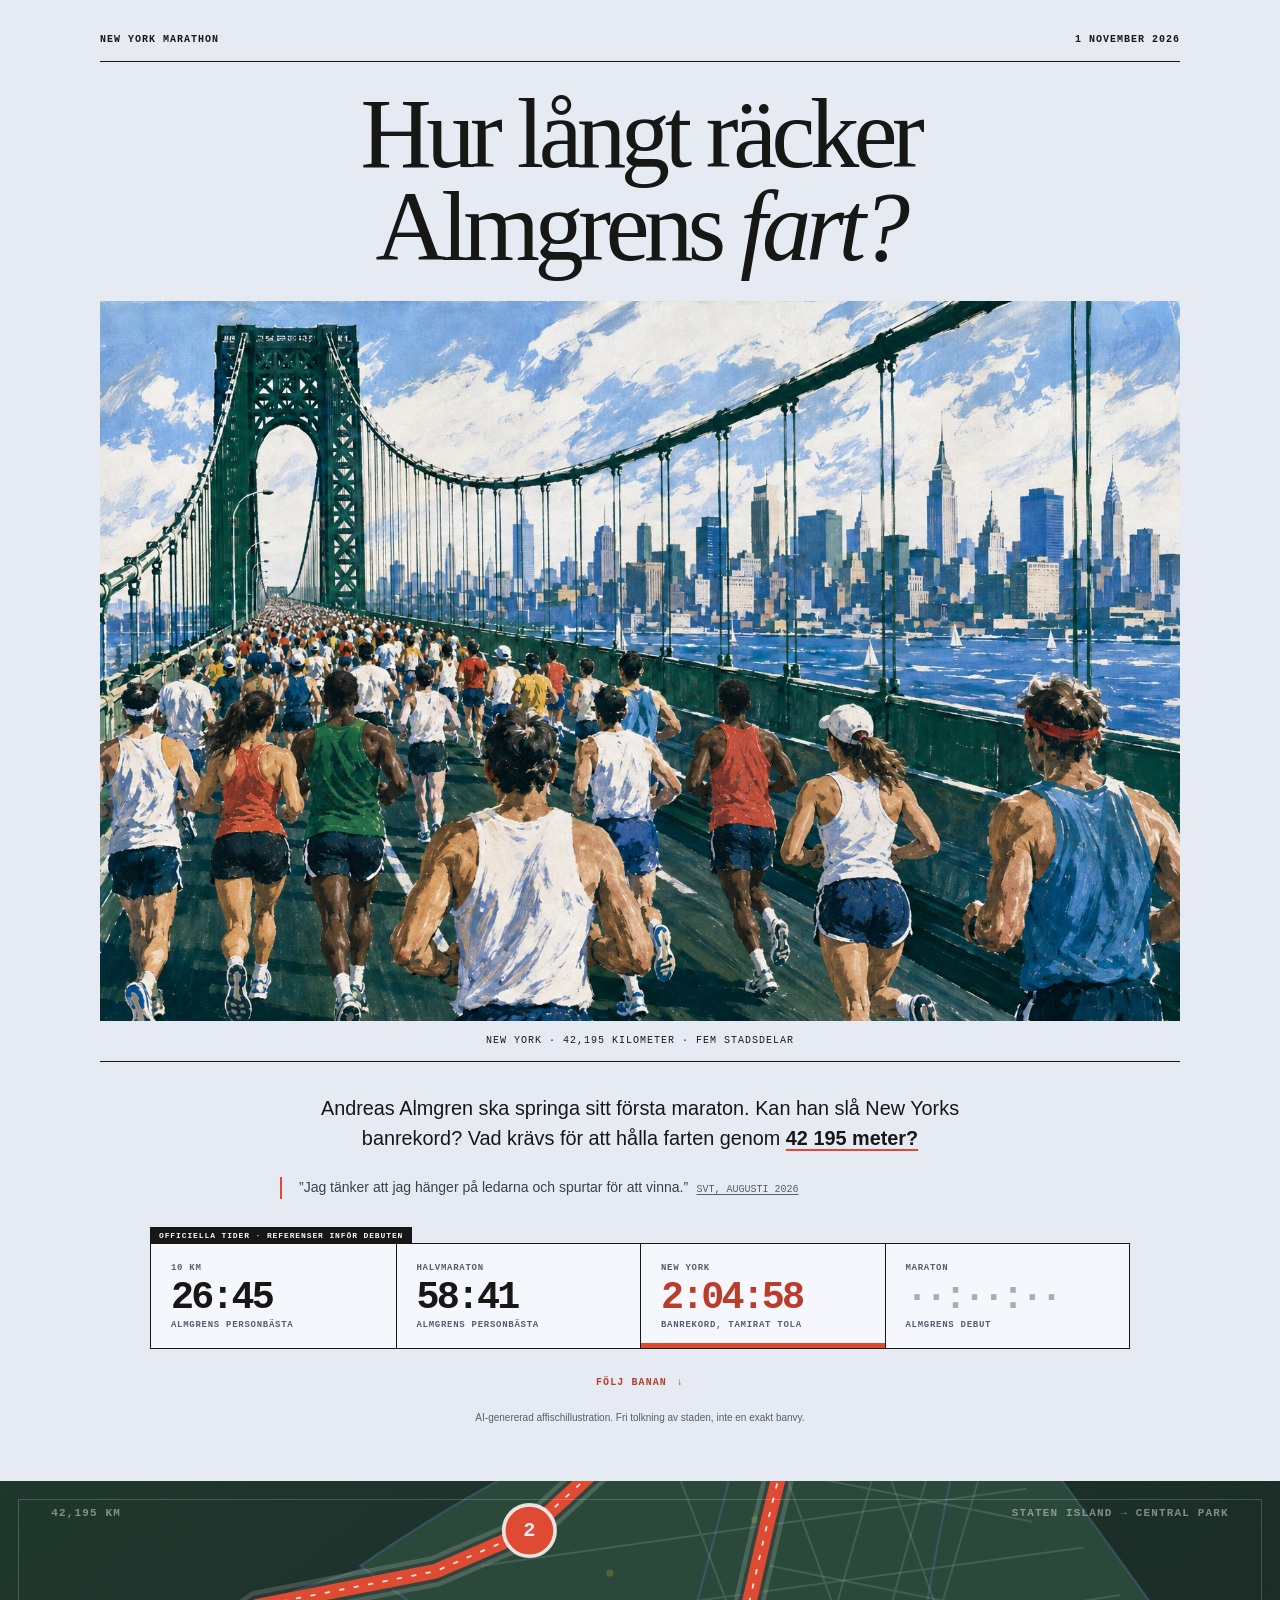
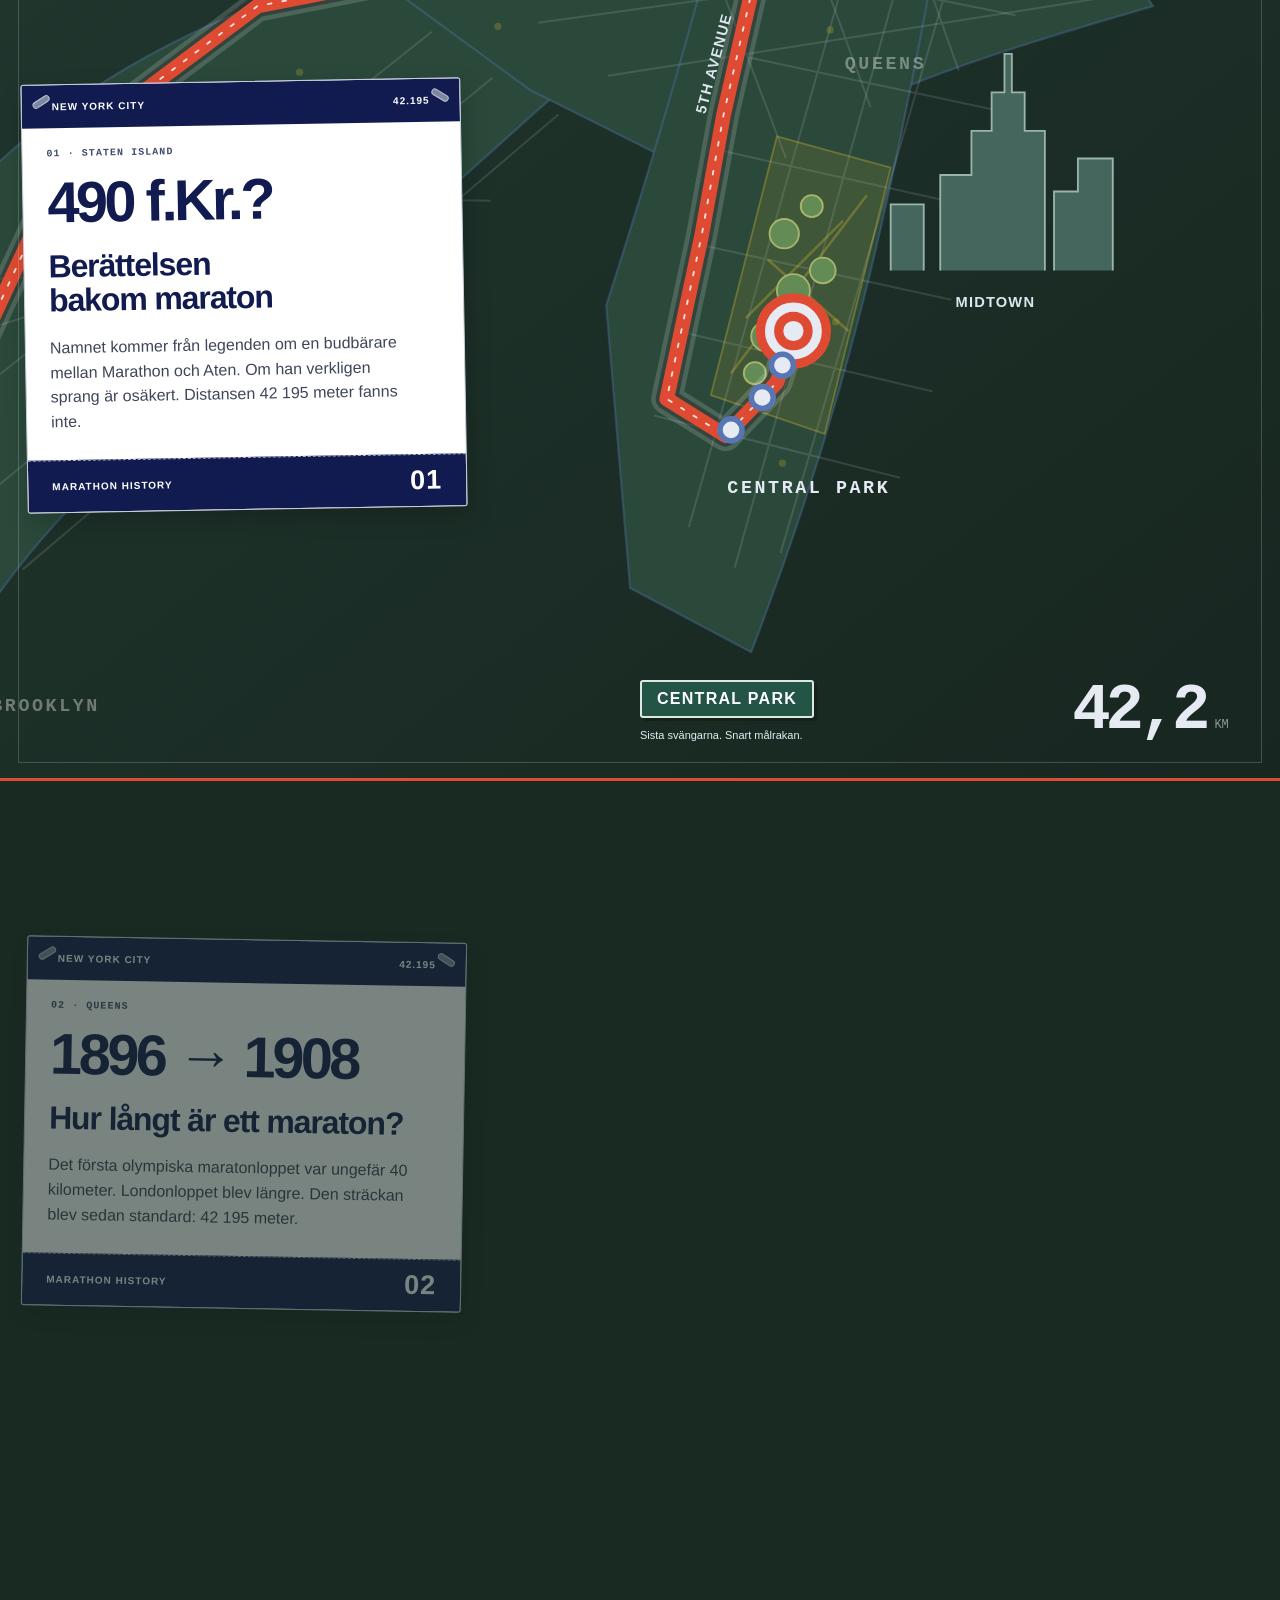
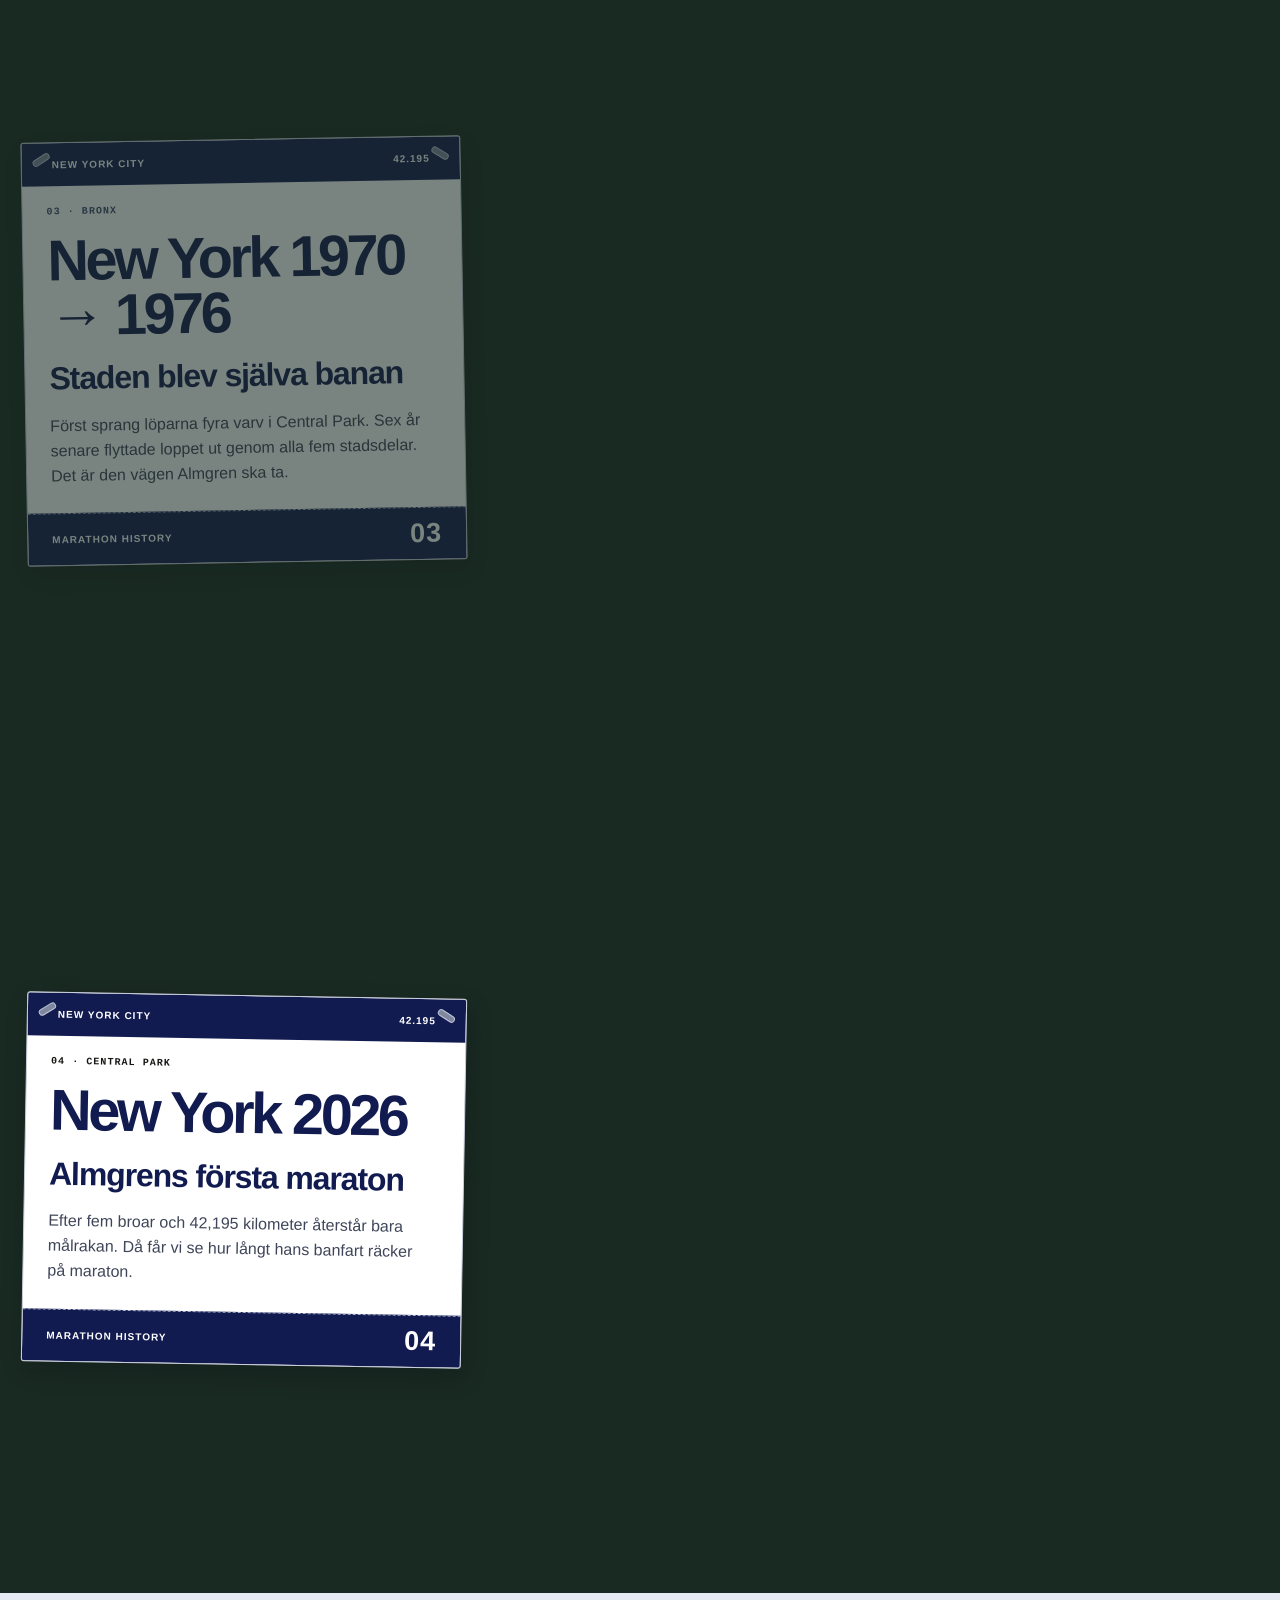
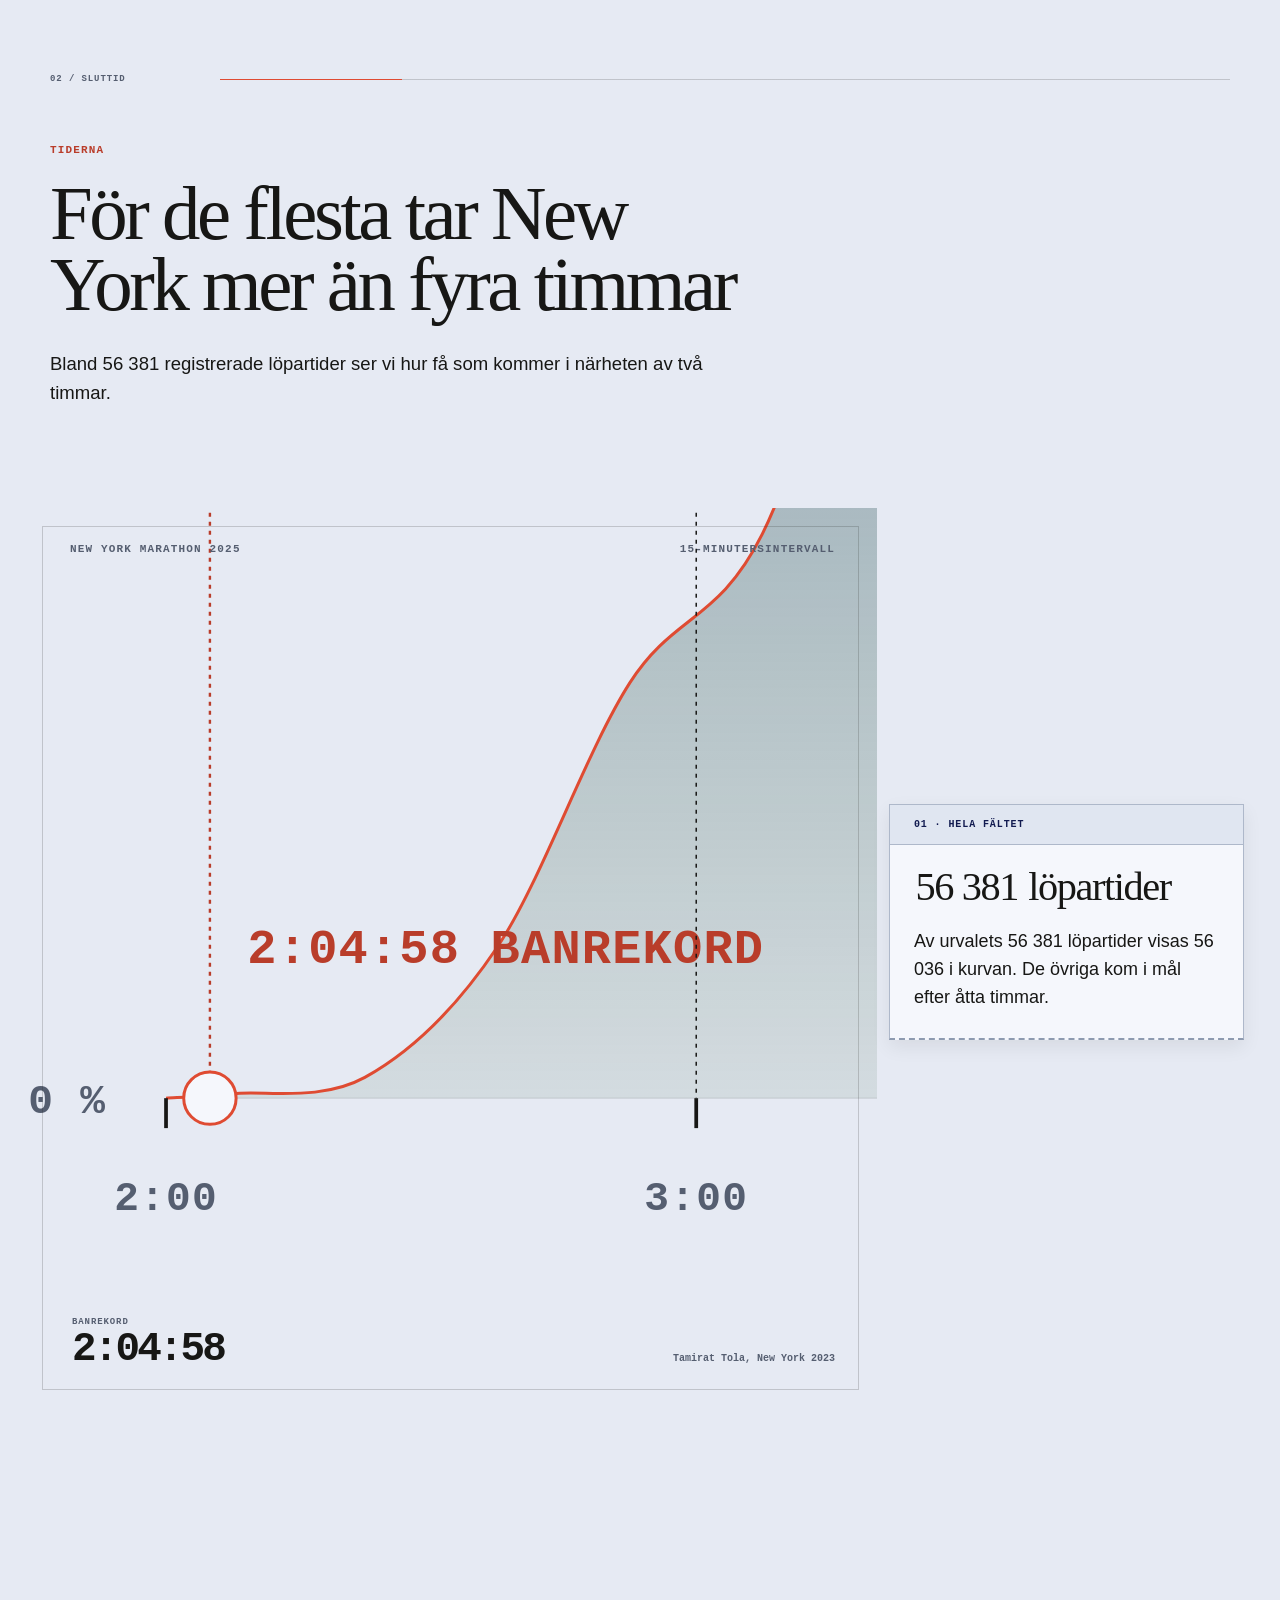
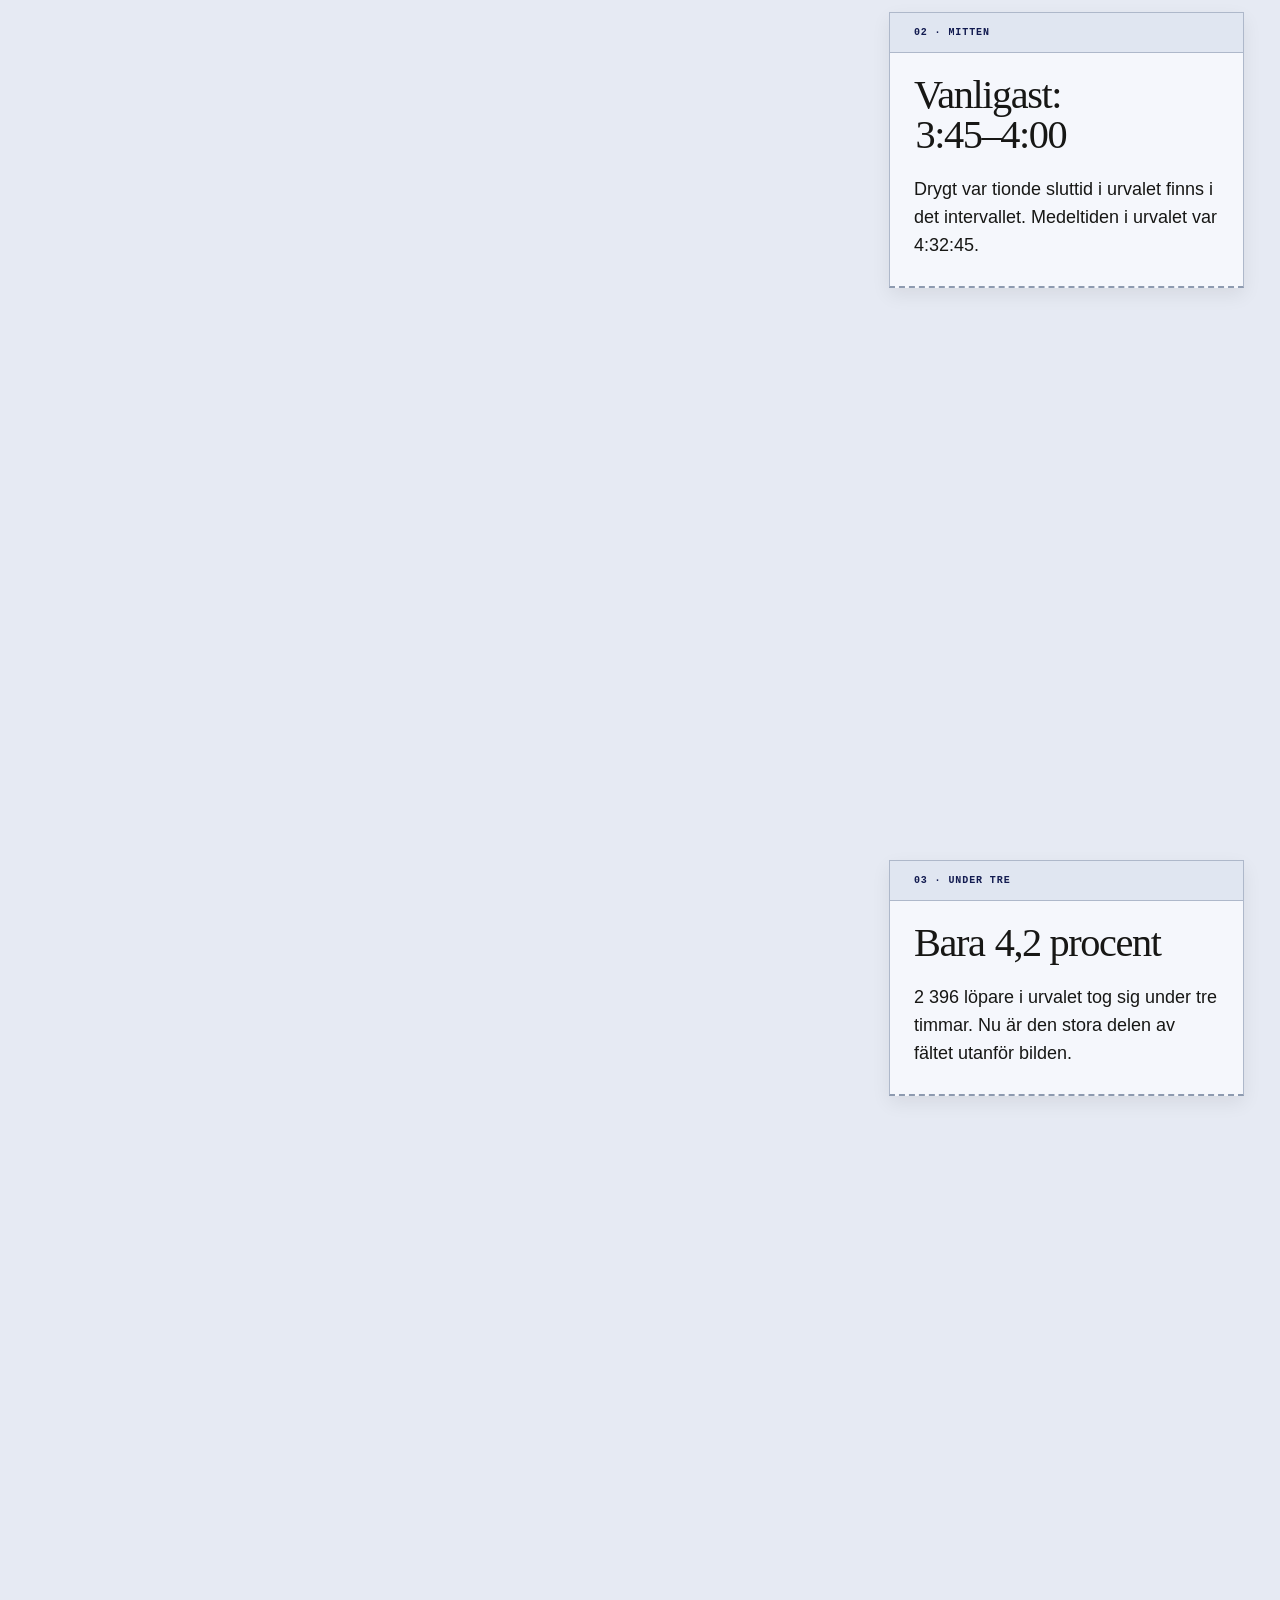
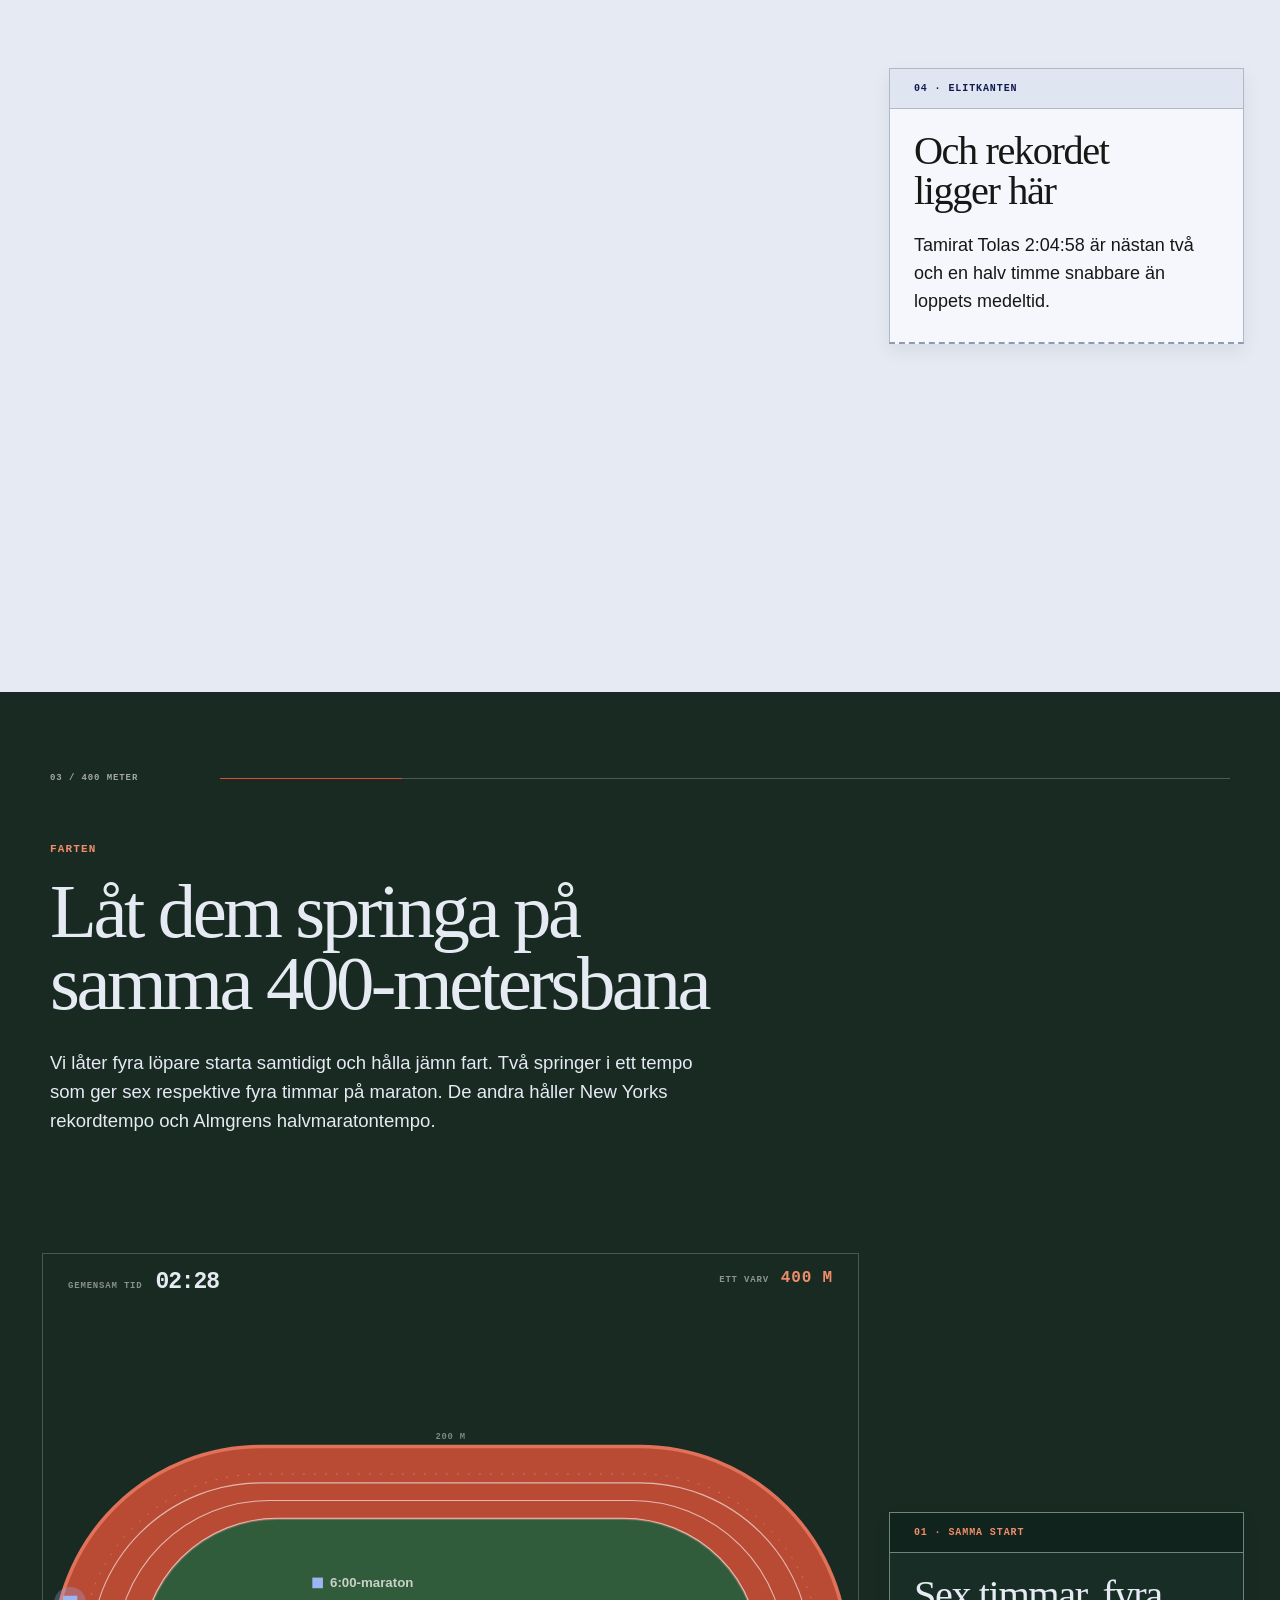
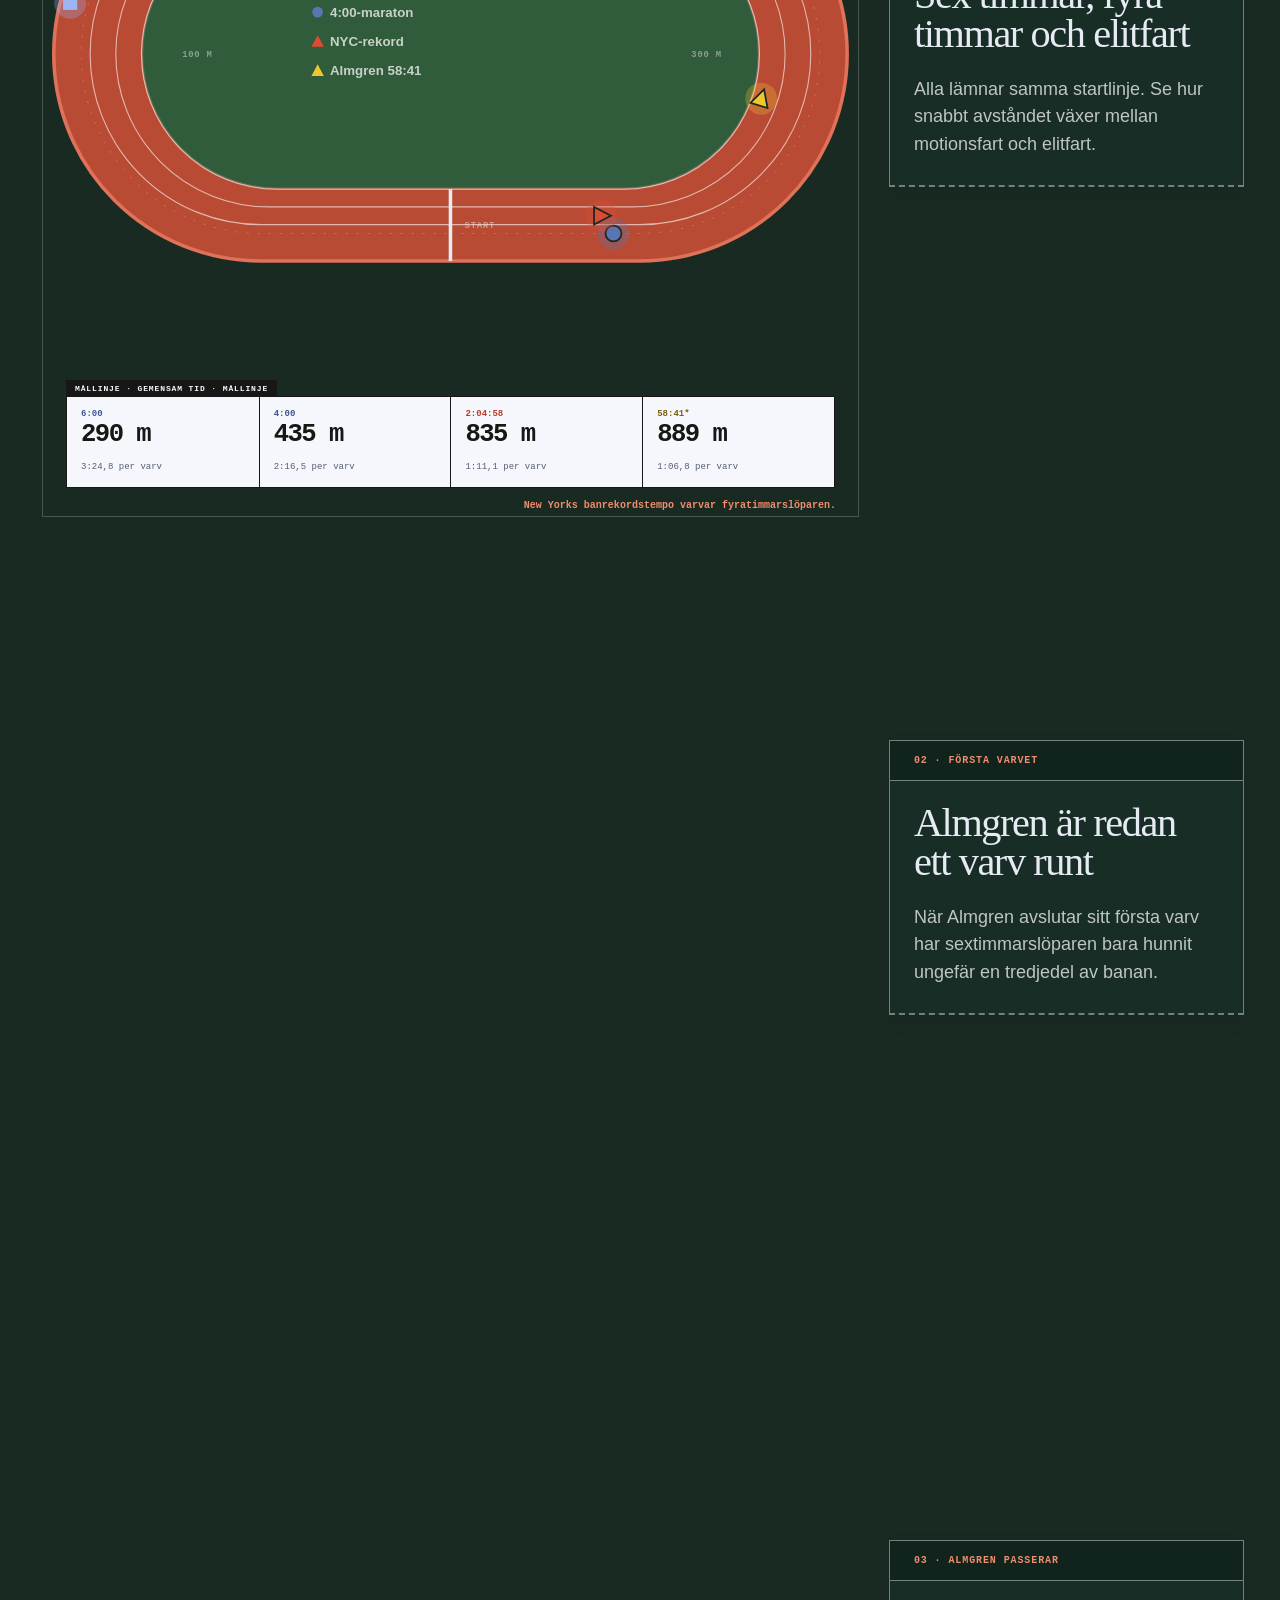
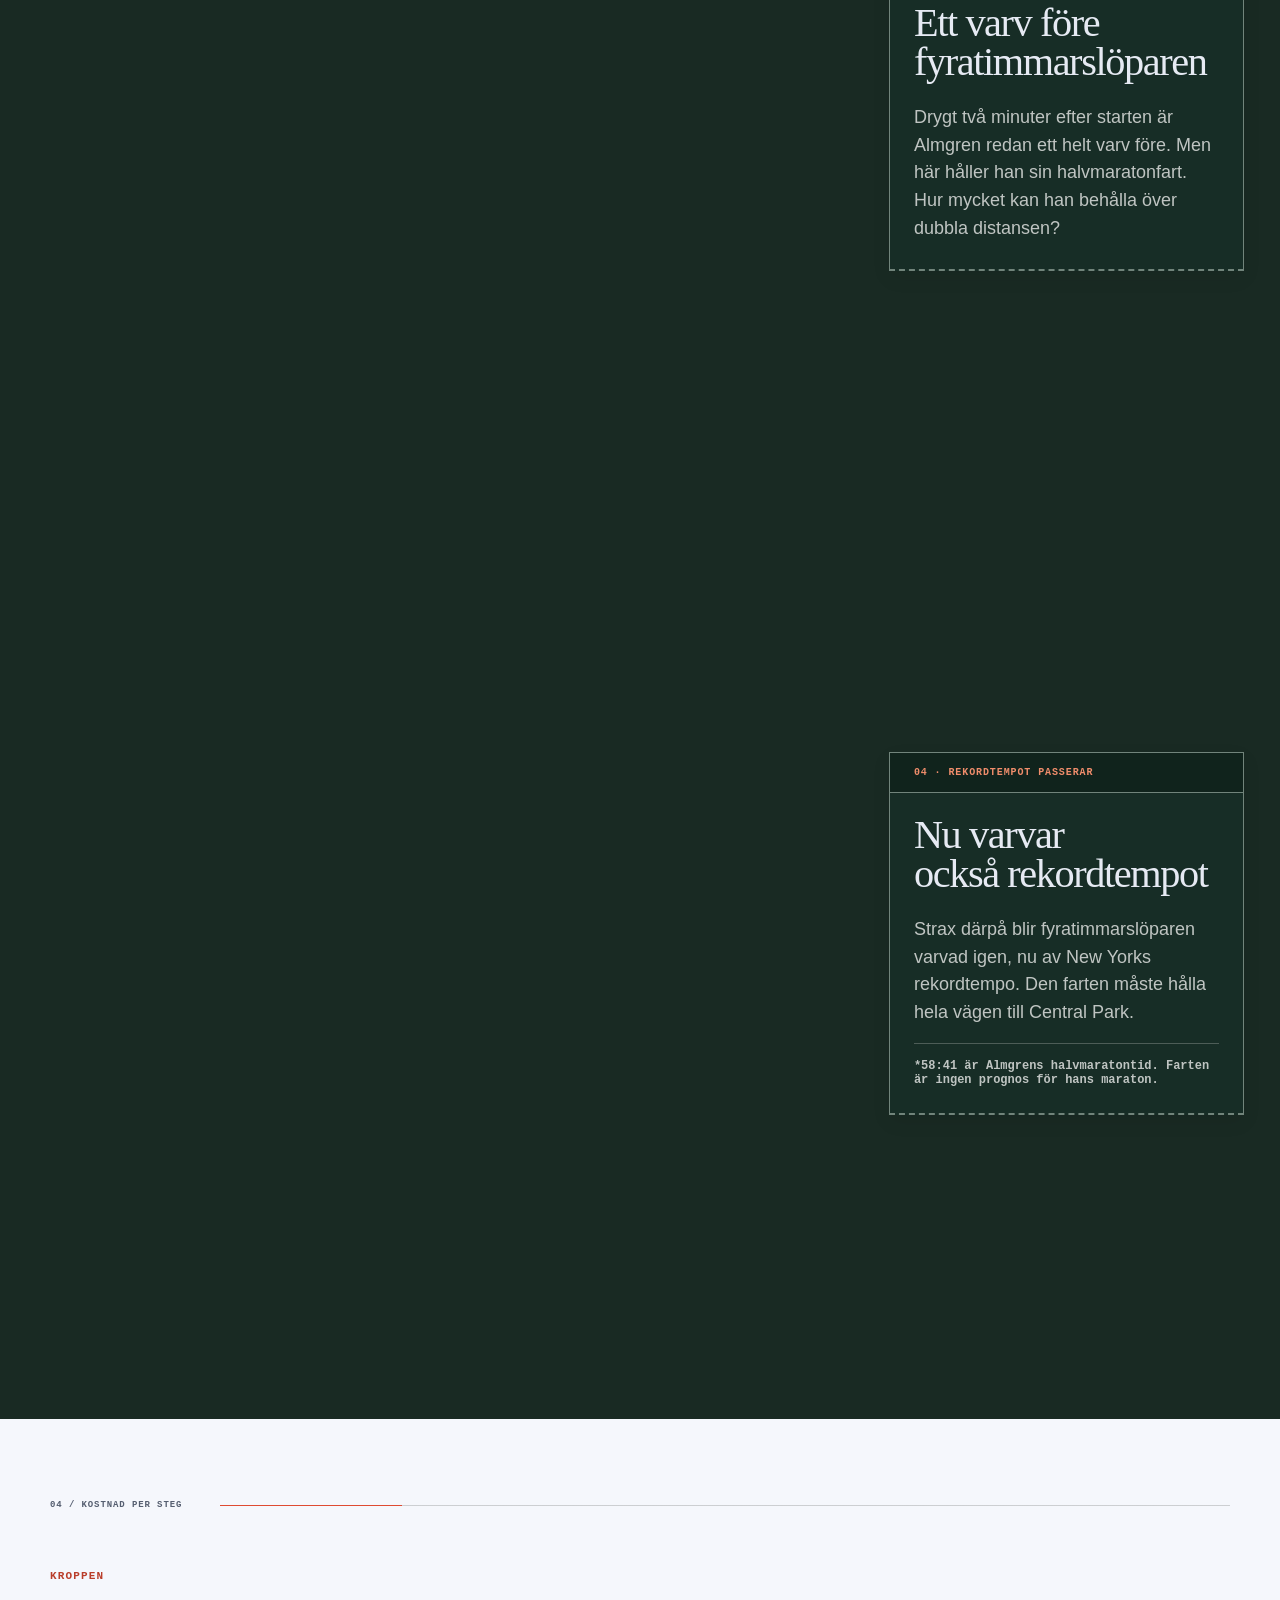
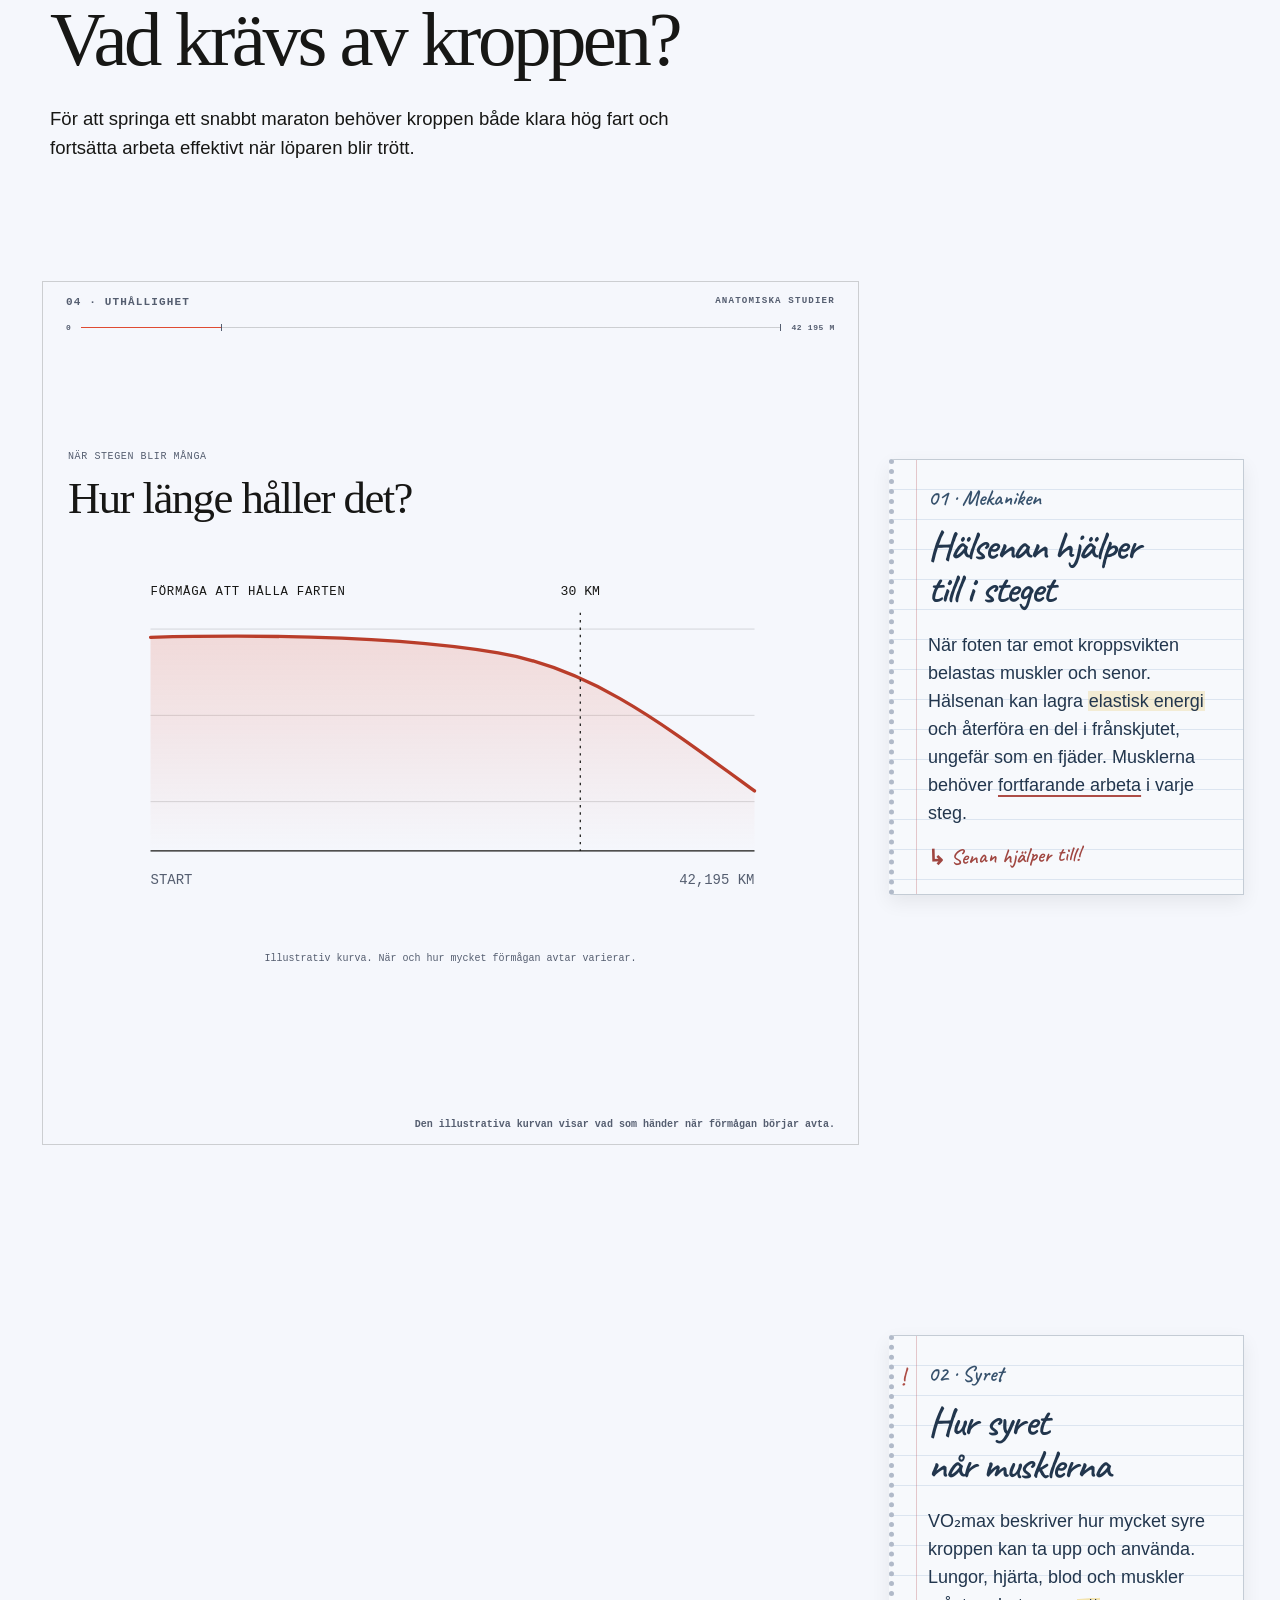
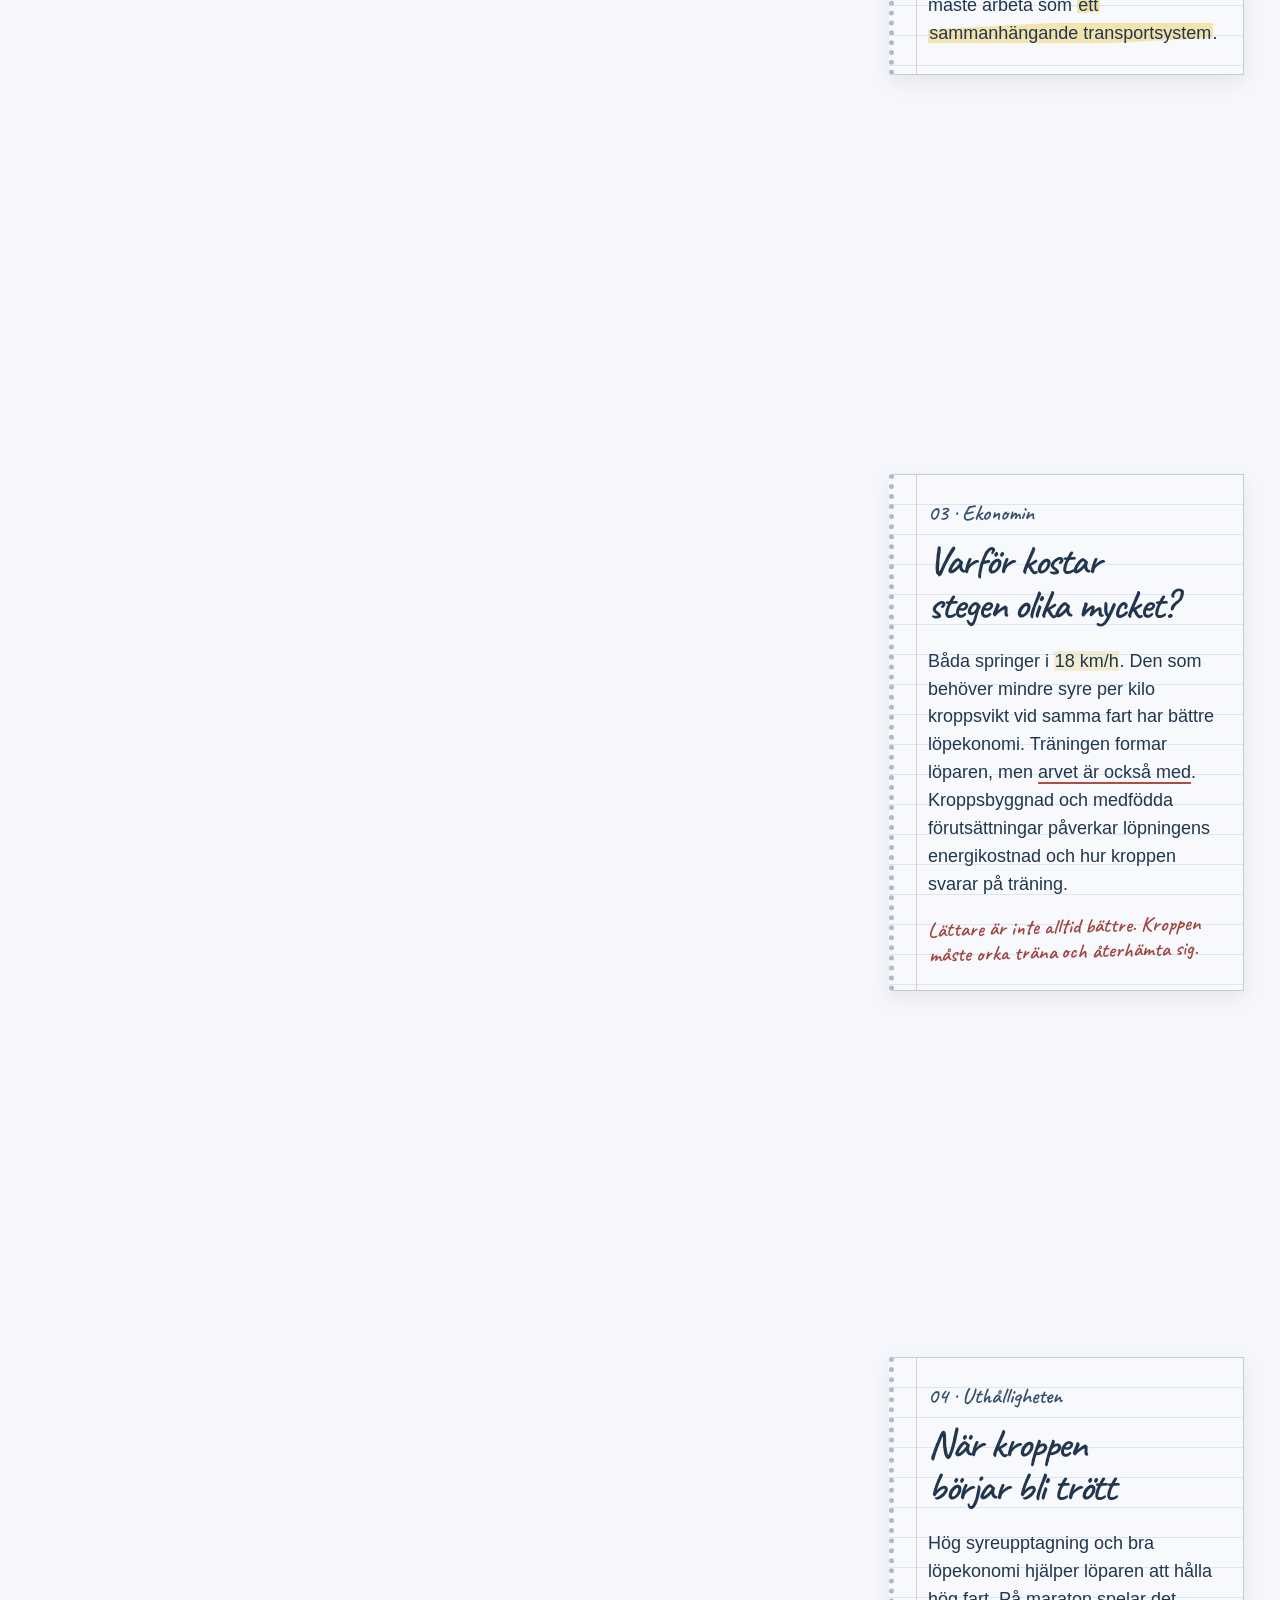
==== commit 32690ba2: "Align map arrivals and keep mobile track above notes" ====
--- a/index.html
+++ b/index.html
@@ -5,8 +5,8 @@
     <meta name="viewport" content="width=device-width, initial-scale=1" />
     <meta name="description" content="Kan Andreas Almgrens fart räcka till banrekord i New York? En visuell berättelse om 42 195 meter, elitfart, fysiologi och träning." />
     <title>Kommer Almgren att slå banrekordet i New York Marathon?</title>
-    <link rel="stylesheet" href="styles.css?v=route-sync-19" />
-    <script src="app.js?v=route-sync-19" defer></script>
+    <link rel="stylesheet" href="styles.css?v=route-arrival-20" />
+    <script src="app.js?v=route-arrival-20" defer></script>
   </head>
   <body>
     <a class="skip-link" href="#story">Hoppa till berättelsen</a>
--- a/styles.css
+++ b/styles.css
@@ -1359,7 +1359,7 @@
  .notebook__footer { margin-top: 6px; padding-top: 5px; }
 }
 
-/* On stacked screens, every text step passes above the persistent visual. */
+/* Stacked text passes above the visual, except the mobile track override below. */
 @media (max-width: 820px) {
   .history__stage, .scrolly-grid > .sticky-stage { z-index: 1; }
   .history__steps, .scrolly-grid > .steps { z-index: 10; pointer-events: none; }
@@ -1530,6 +1530,8 @@
 /* Compact mobile cards; map, anatomy and calendar get time between notes. */
 @media (max-width: 820px) {
   #training-heading { font-size: clamp(32px, 9.5vw, 60px); padding-inline-end: .12em; }
+  /* Keep the moving runners visible as the track notes scroll underneath. */
+  .track__scrolly > .track__stage { z-index: 11; }
   .history-step { min-height: 0; padding: 0 0 72svh; }
   .step.physiology-step { min-height: 0; padding-bottom: 72svh; }
   .step.training-step { min-height: 0; padding-bottom: 82svh; }
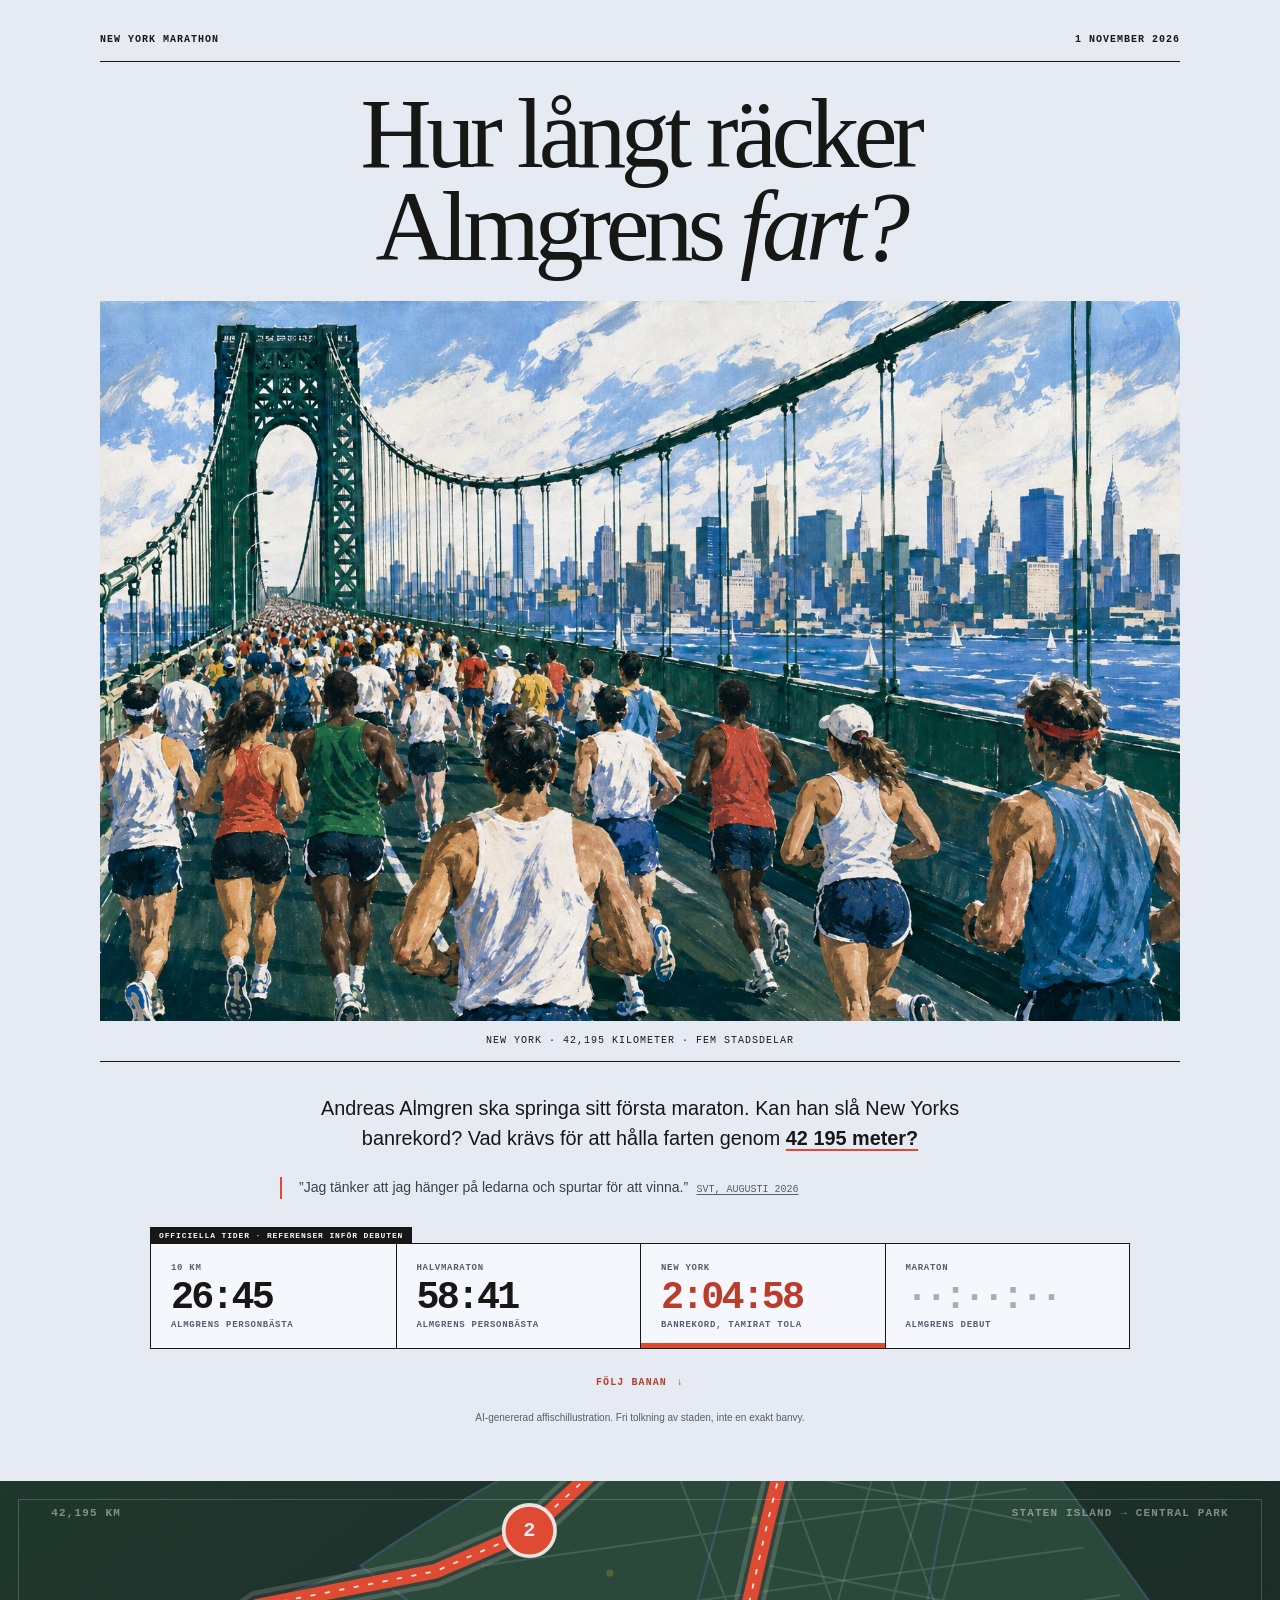
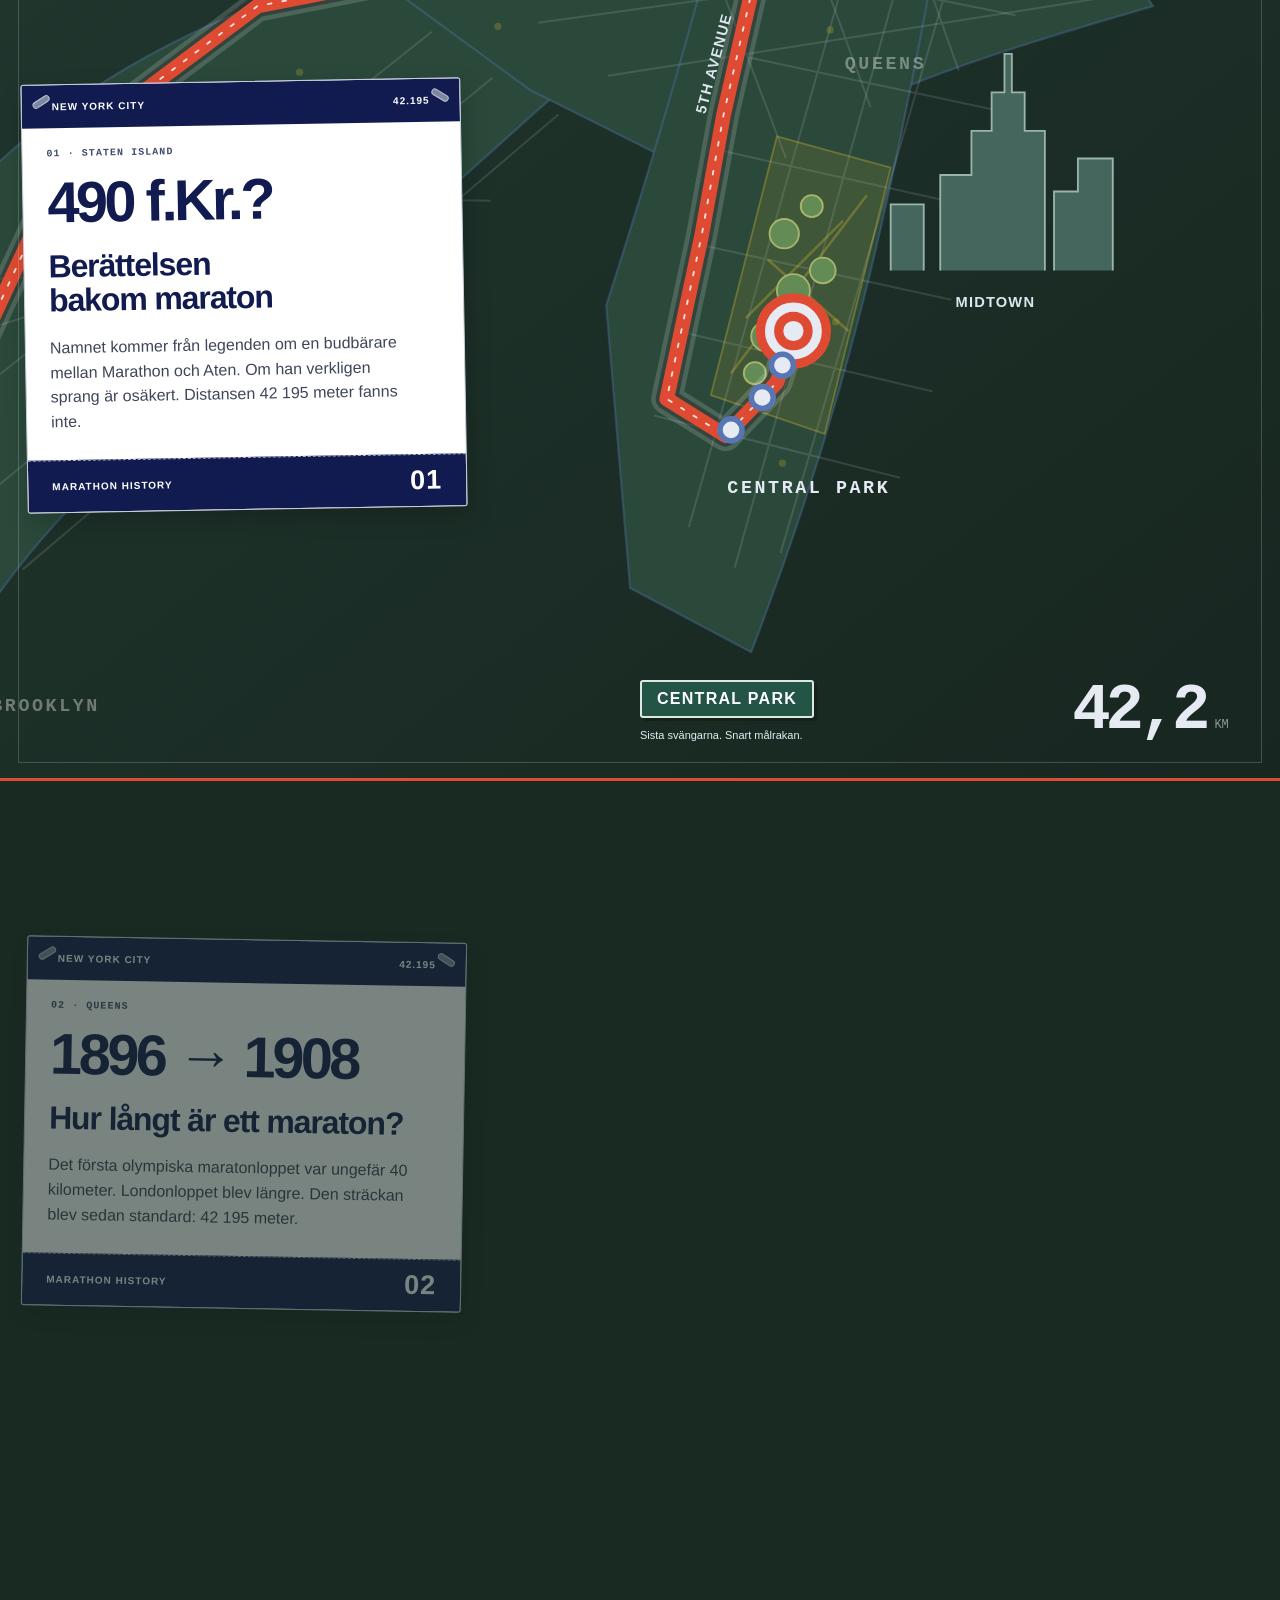
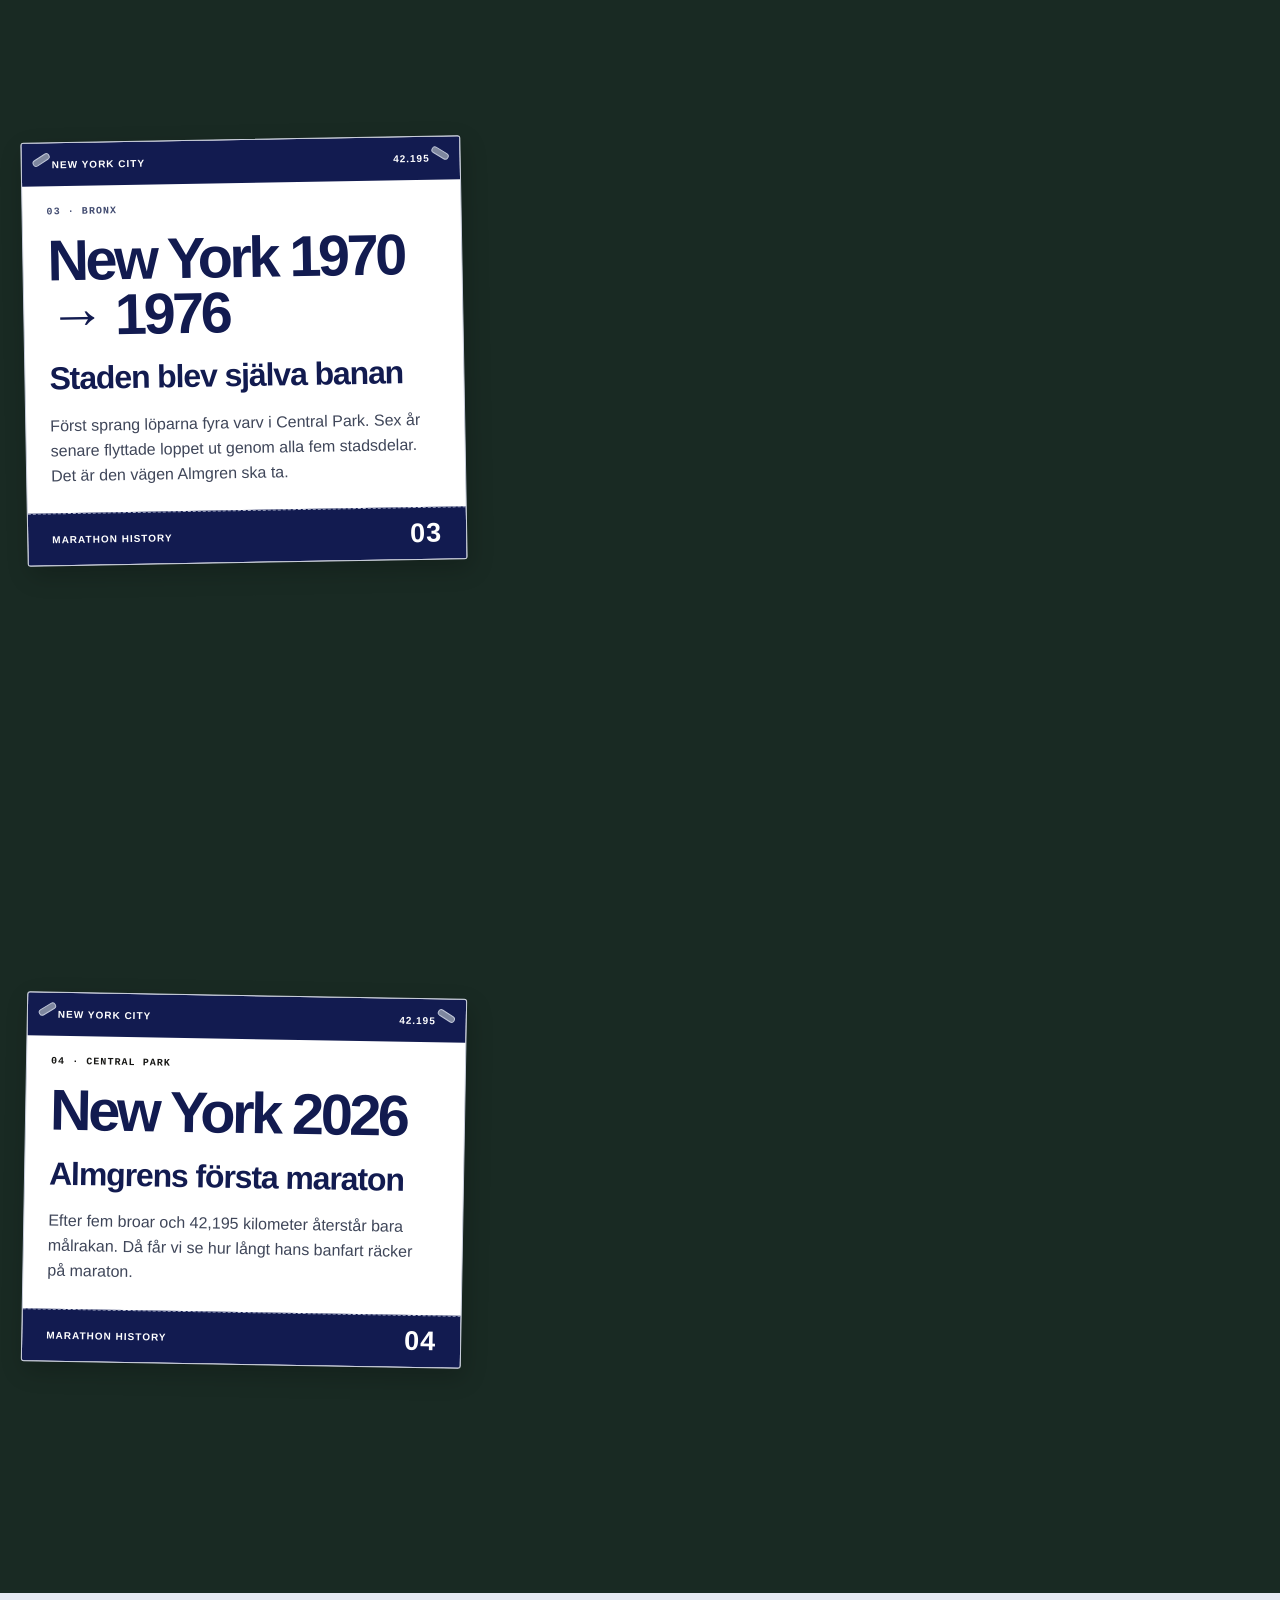
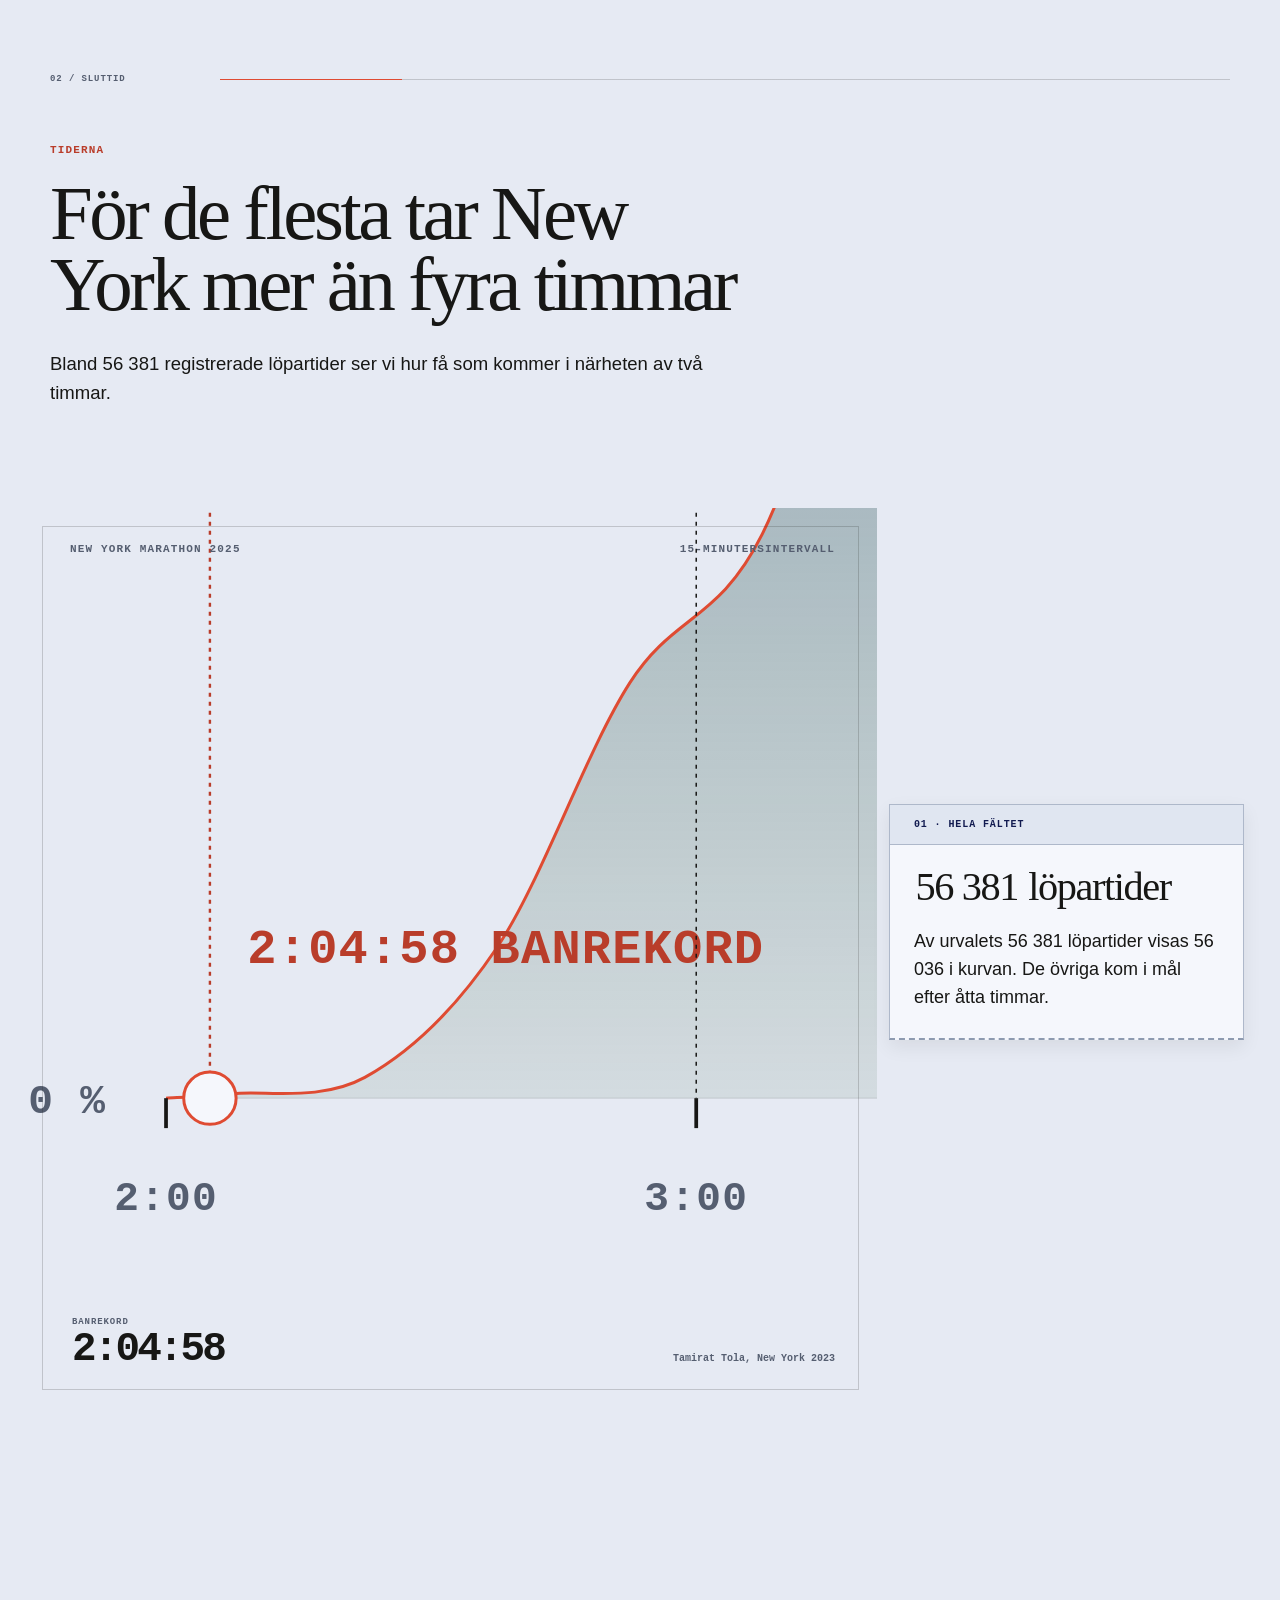
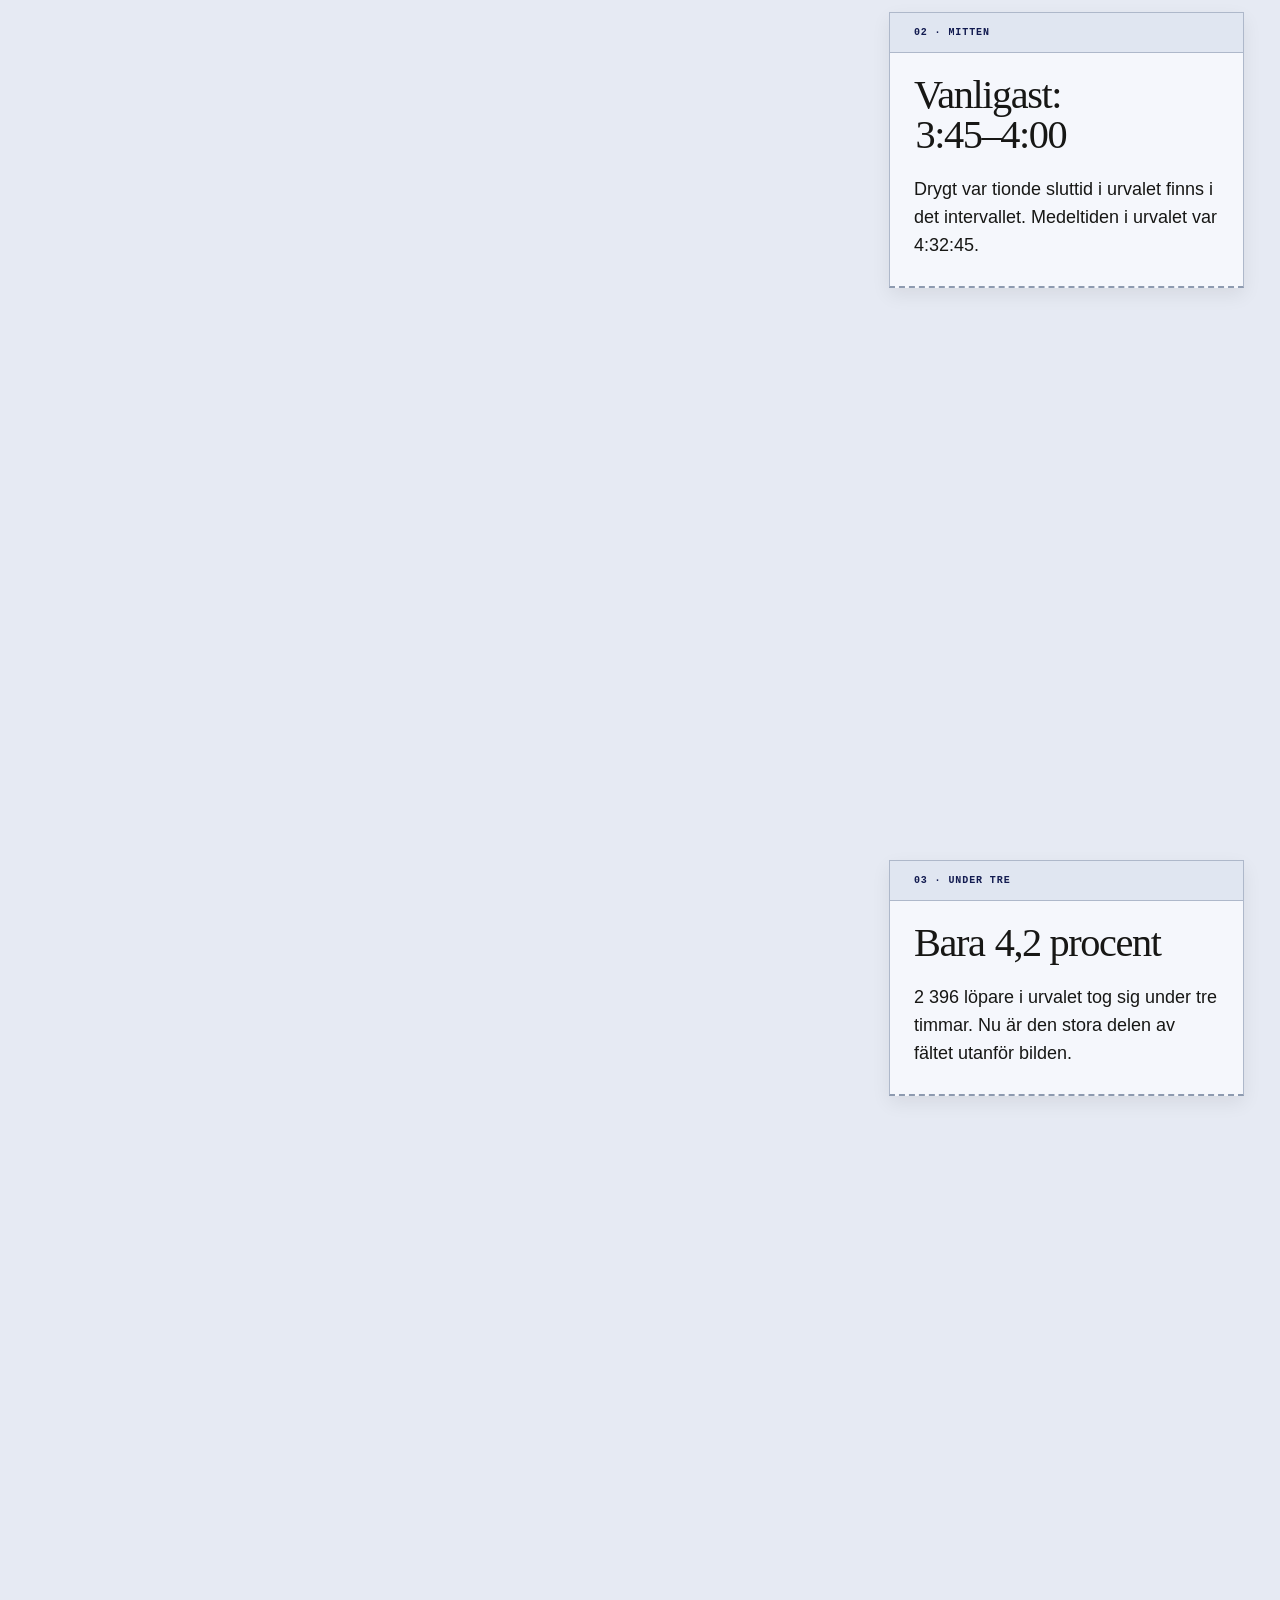
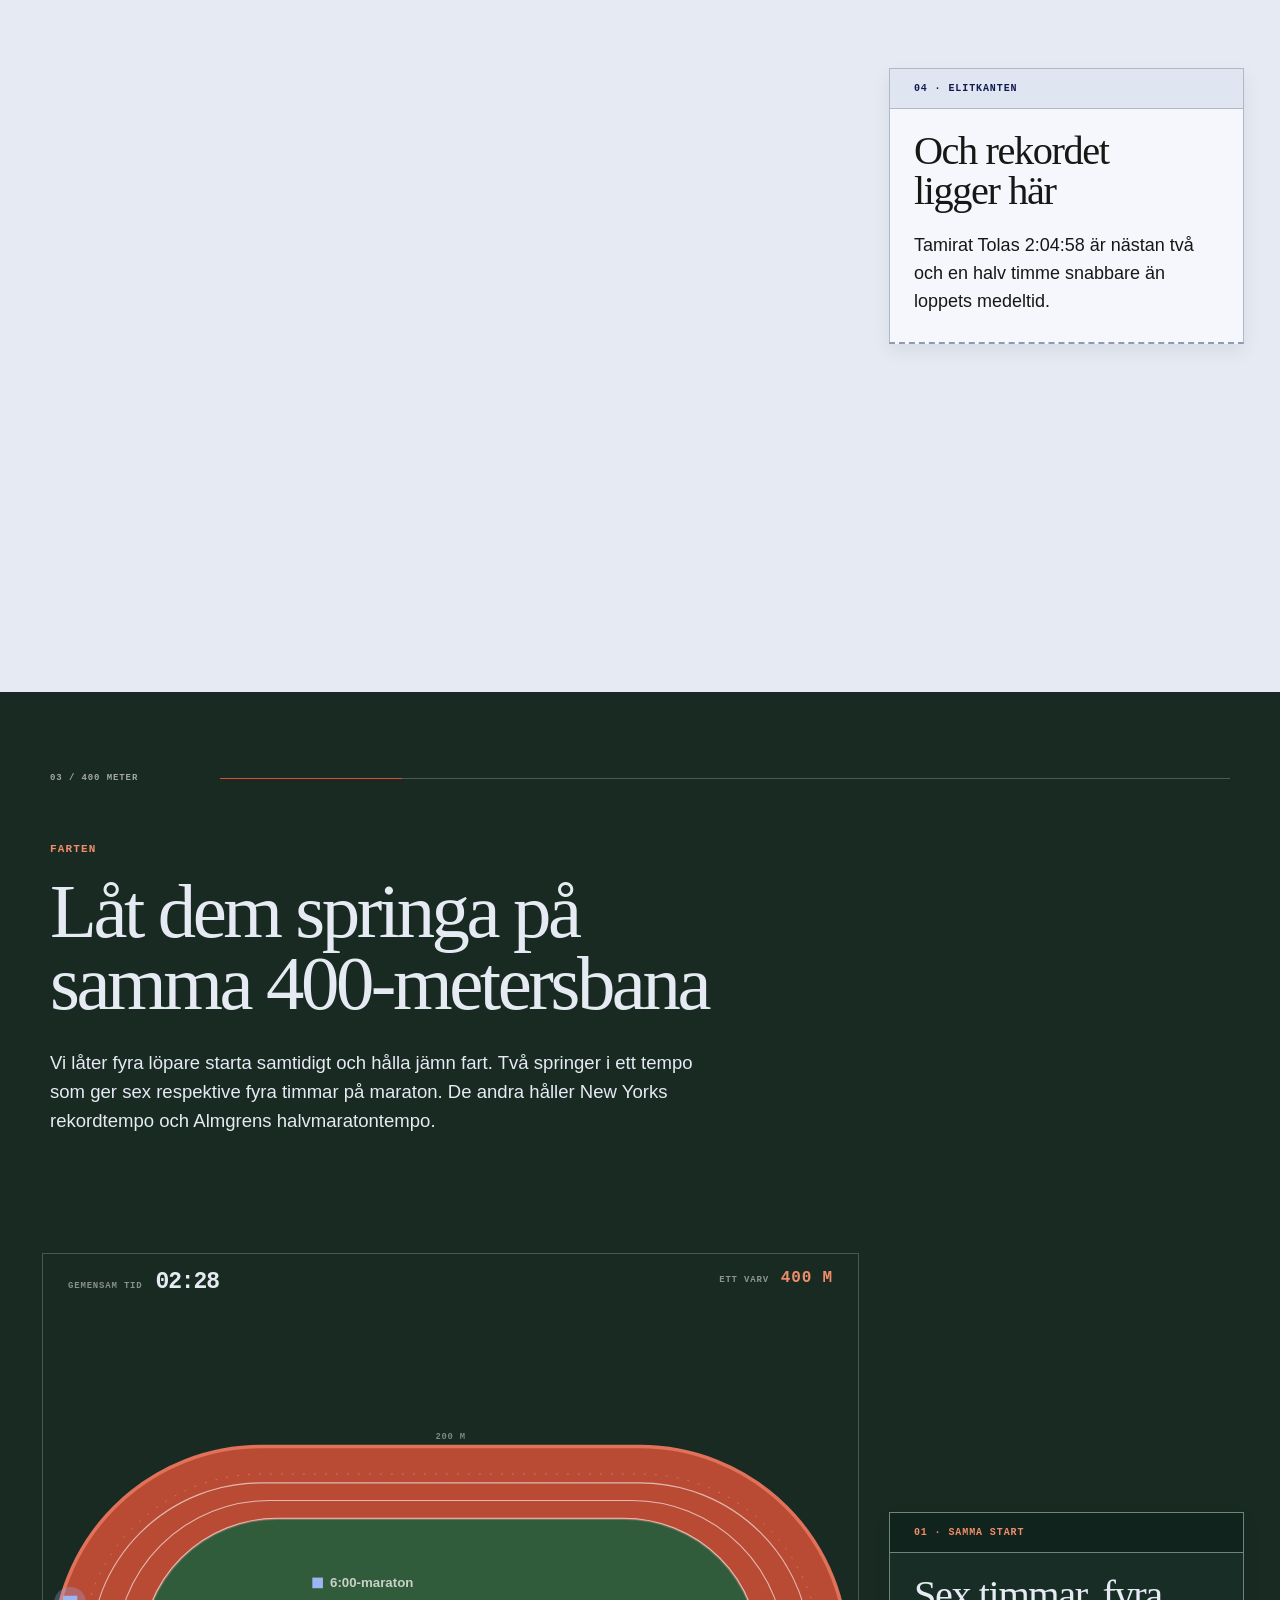
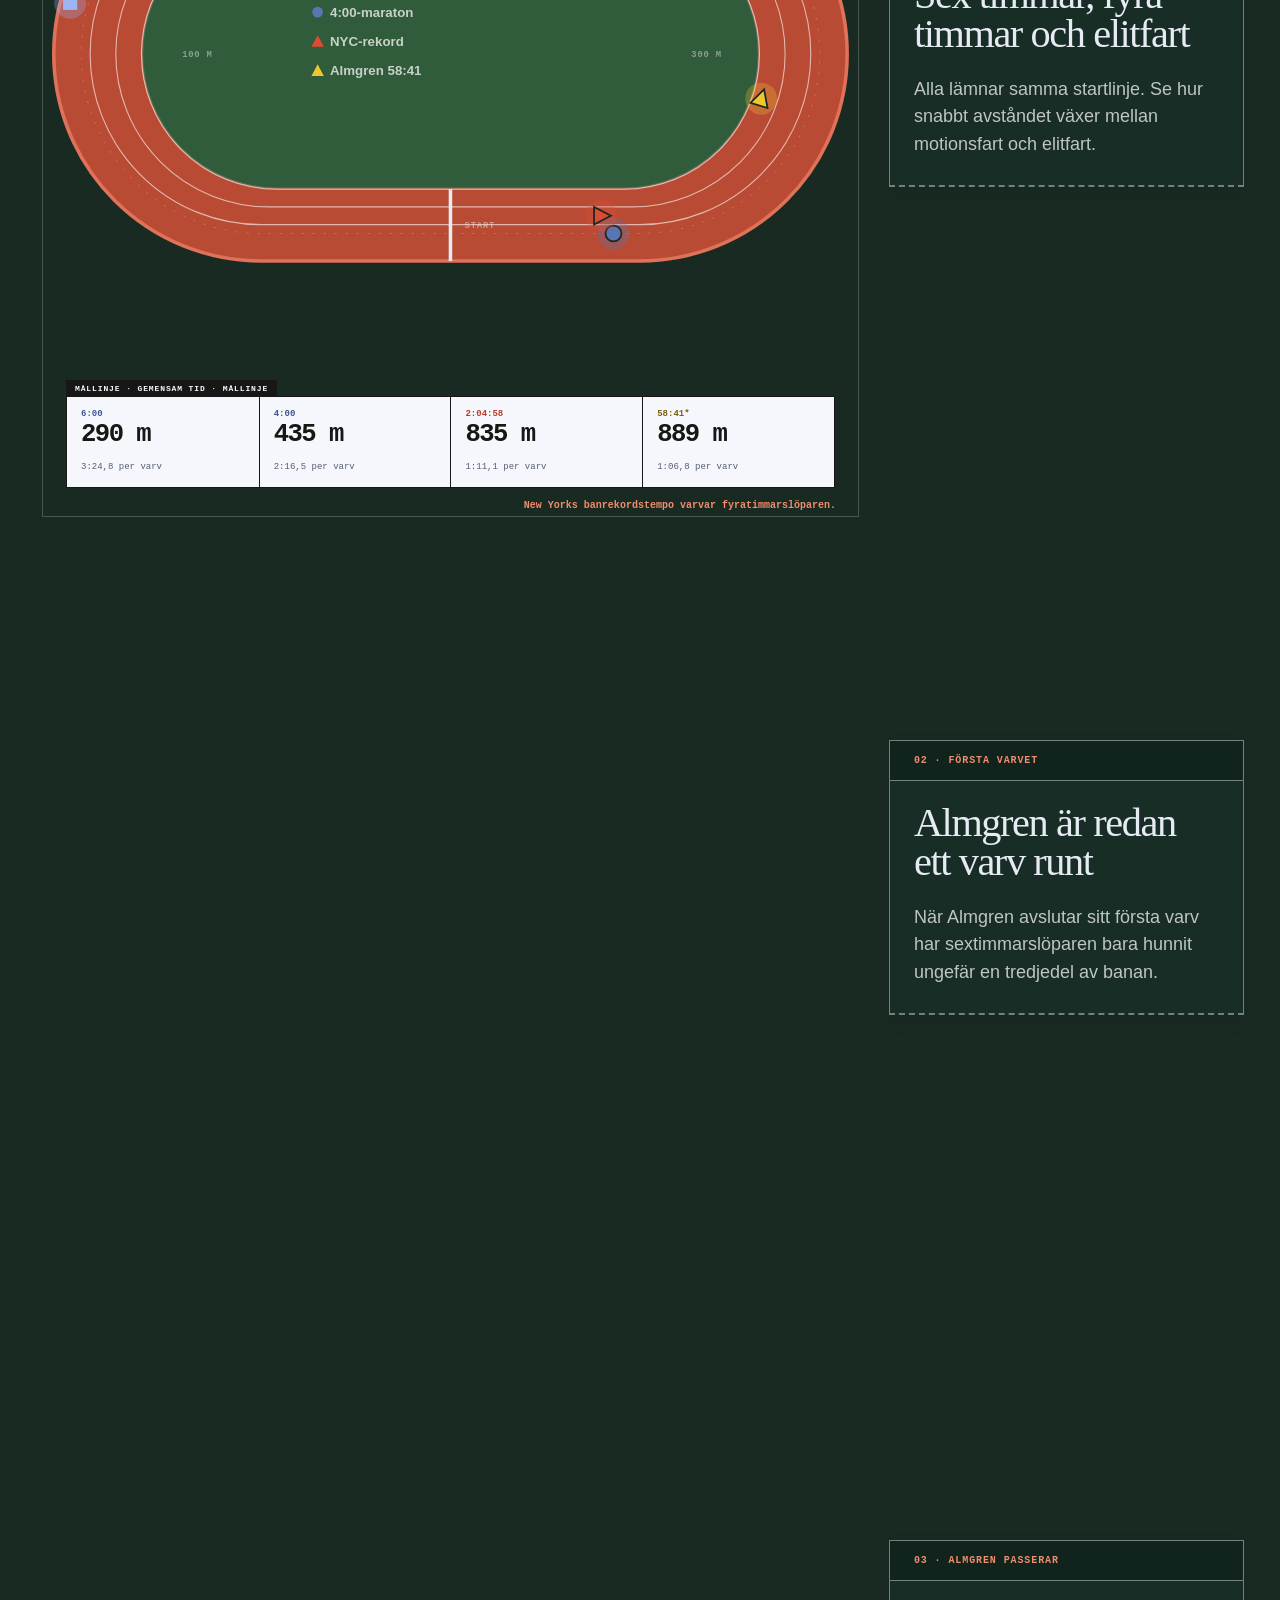
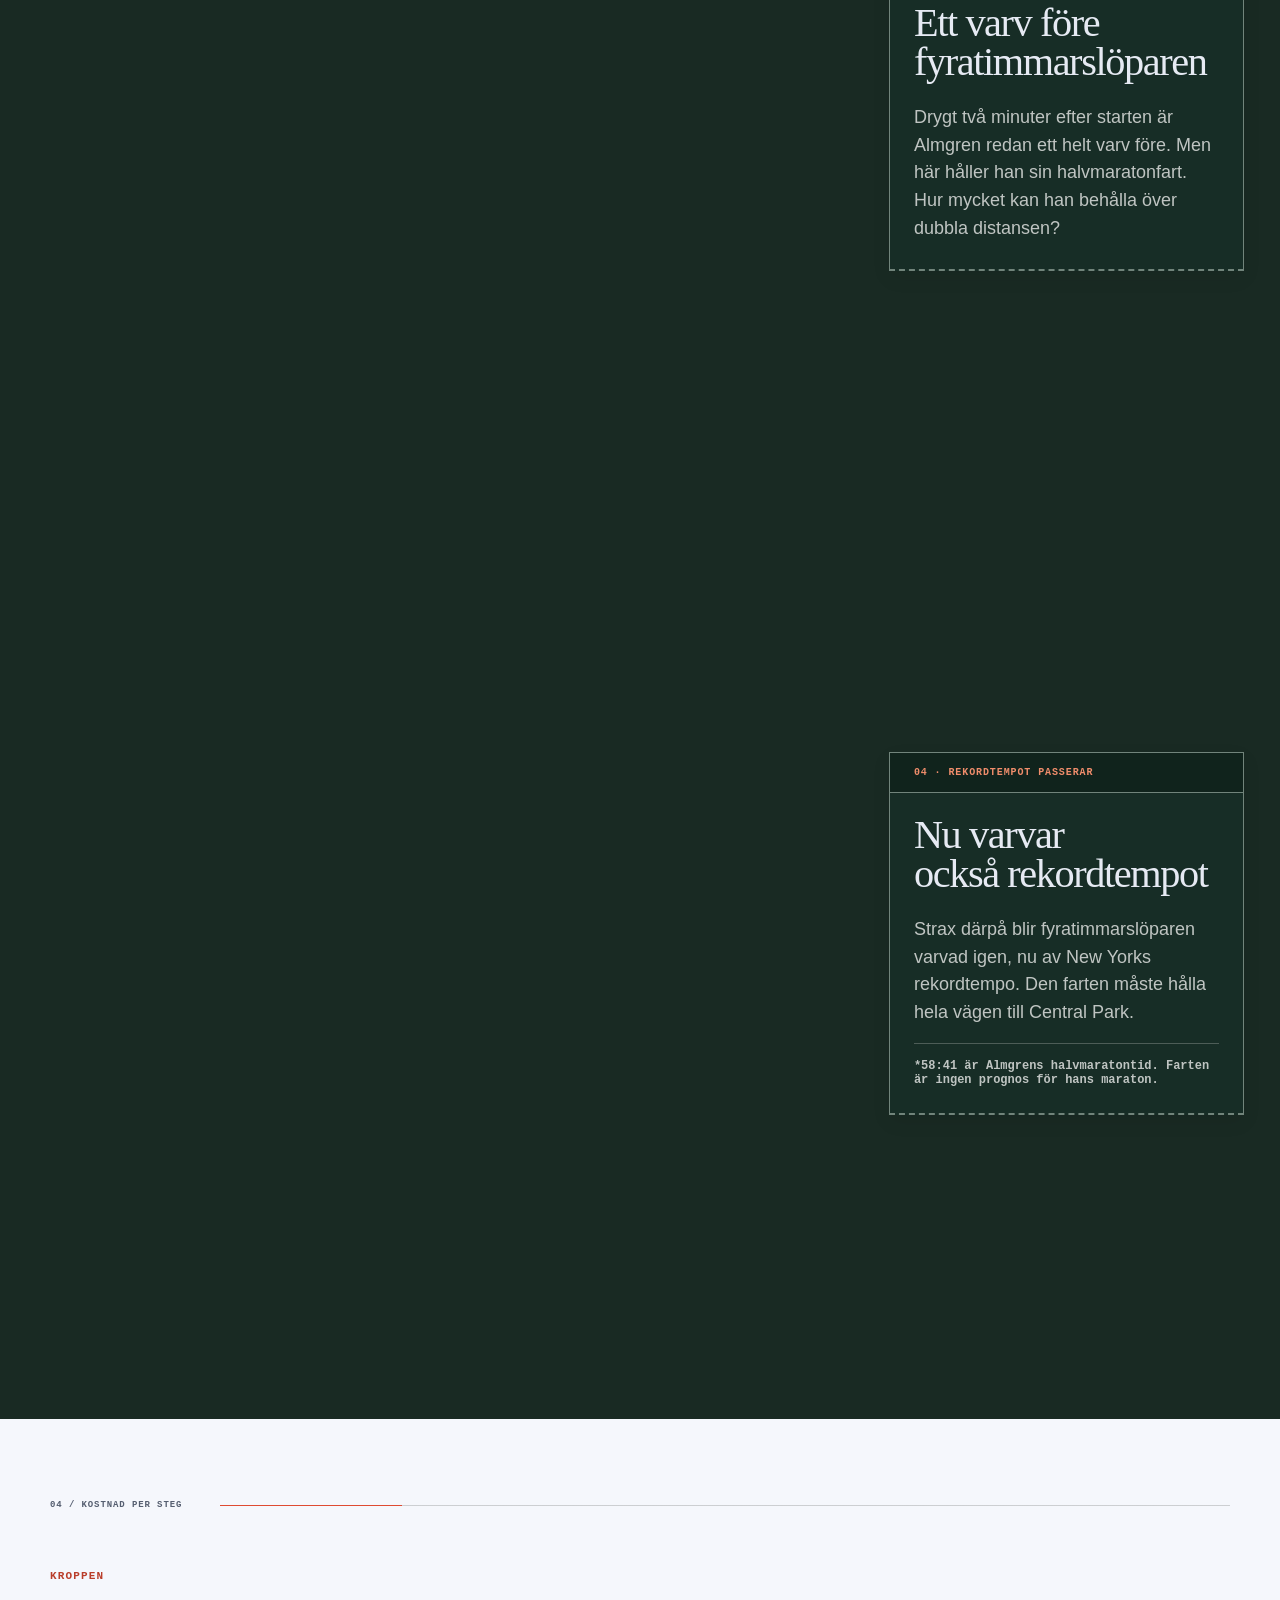
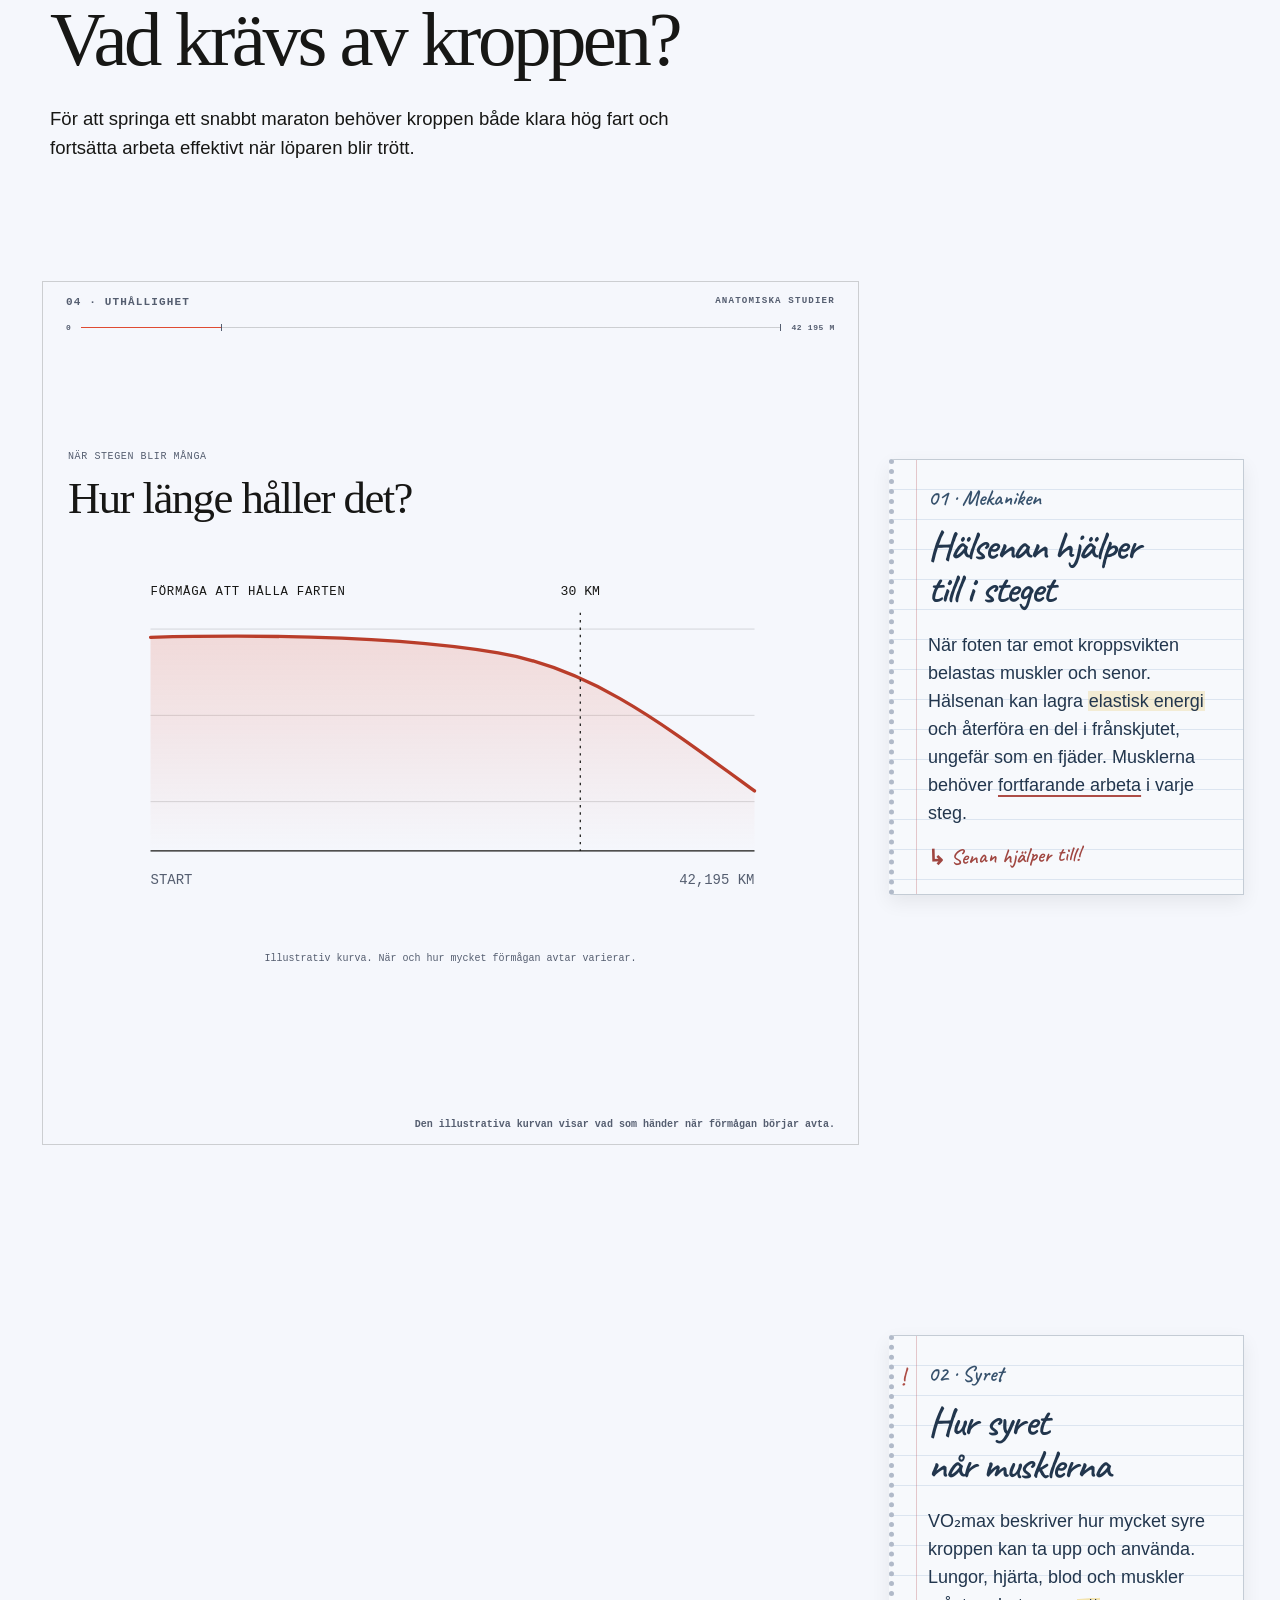
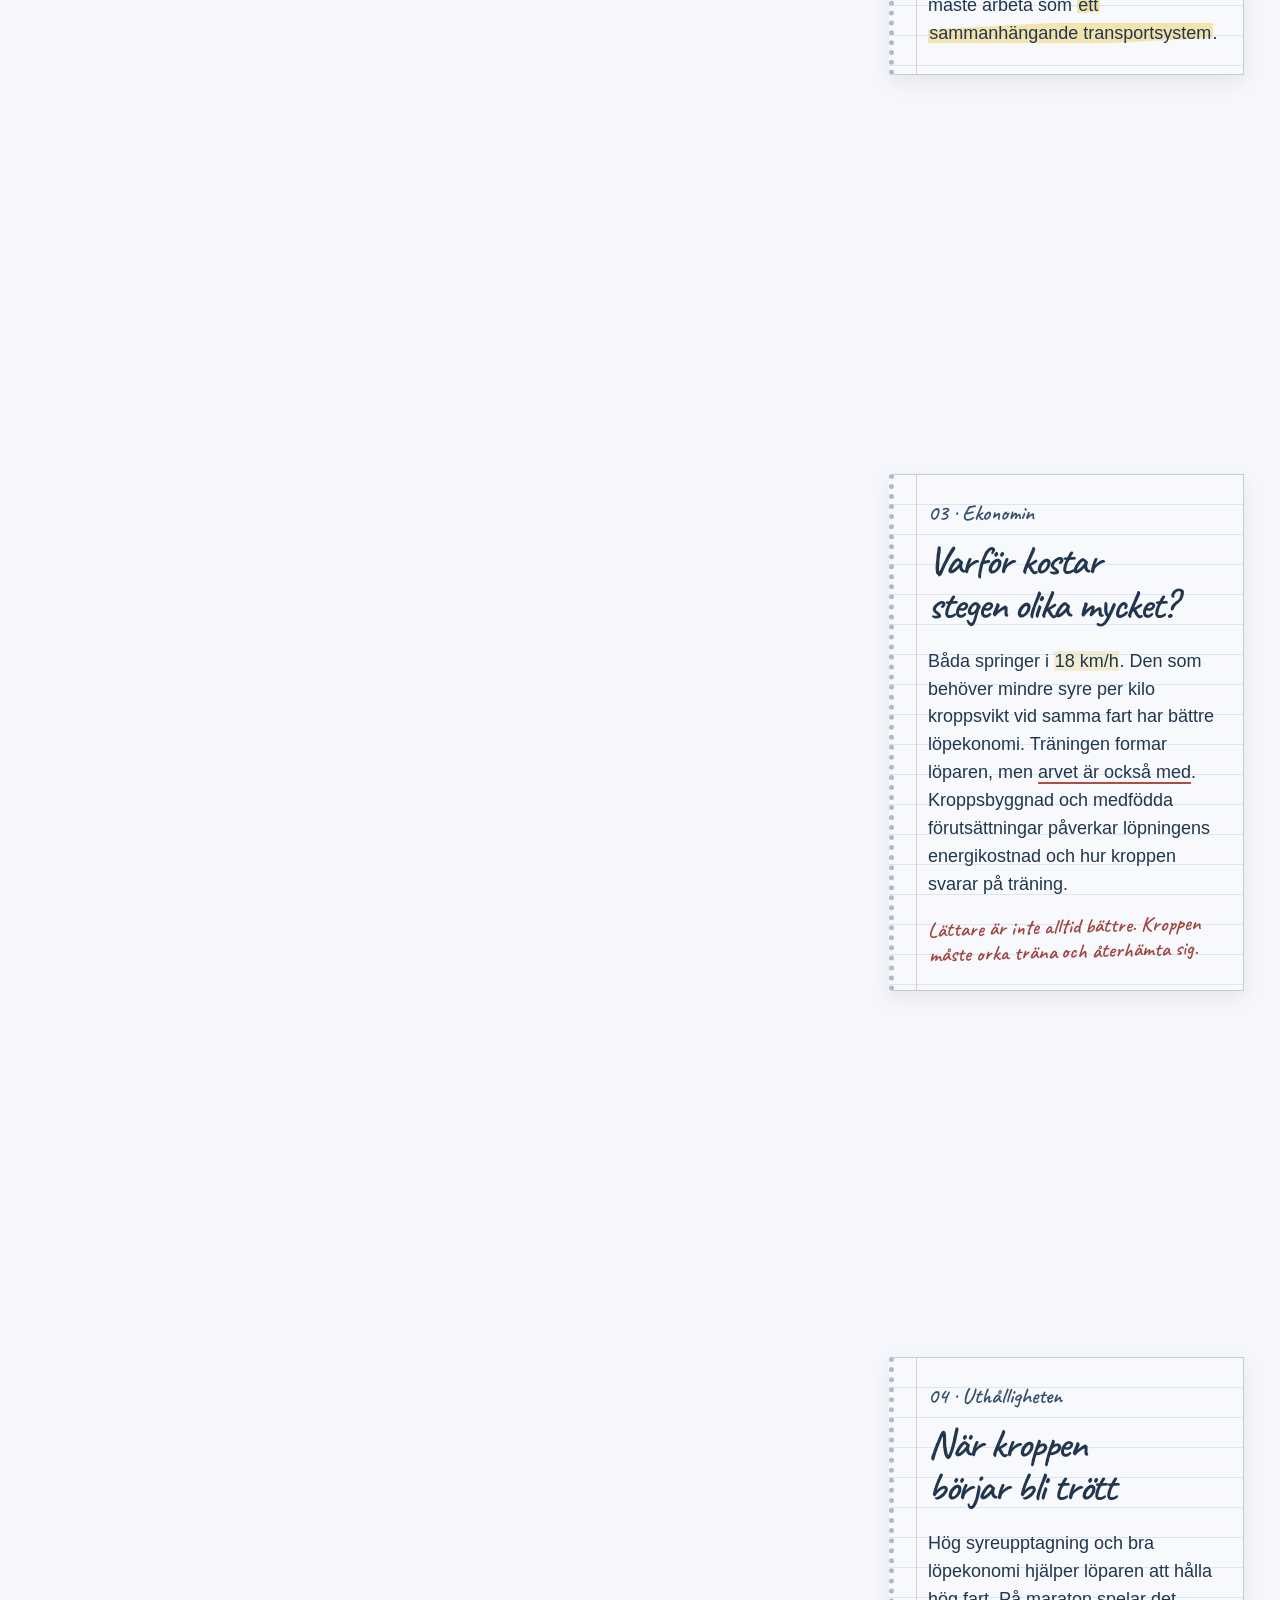
==== commit a0e1560e: "Prepare plainx.dev publication" ====
--- a/index.html
+++ b/index.html
@@ -3,7 +3,25 @@
   <head>
     <meta charset="utf-8" />
     <meta name="viewport" content="width=device-width, initial-scale=1" />
+    <meta name="theme-color" content="#f8faff" />
     <meta name="description" content="Kan Andreas Almgrens fart räcka till banrekord i New York? En visuell berättelse om 42 195 meter, elitfart, fysiologi och träning." />
+    <link rel="canonical" href="https://plainx.dev/posts/hur-langt-racker-almgrens-fart" />
+    <meta property="og:type" content="article" />
+    <meta property="og:locale" content="sv_SE" />
+    <meta property="og:site_name" content="plainx.dev" />
+    <meta property="og:url" content="https://plainx.dev/posts/hur-langt-racker-almgrens-fart" />
+    <meta property="og:title" content="Hur långt räcker Almgrens fart?" />
+    <meta property="og:description" content="En visuell berättelse om Andreas Almgrens maratondebut, New Yorks banrekord och farten genom 42 195 meter." />
+    <meta property="og:image" content="https://plainx.dev/scrolly-endurance/og.png" />
+    <meta property="og:image:width" content="1200" />
+    <meta property="og:image:height" content="630" />
+    <meta property="og:image:type" content="image/png" />
+    <meta property="og:image:alt" content="Rubriken Hur långt räcker Almgrens fart? bredvid en illustrerad löparklunga på en New York-bro." />
+    <meta name="twitter:card" content="summary_large_image" />
+    <meta name="twitter:title" content="Hur långt räcker Almgrens fart?" />
+    <meta name="twitter:description" content="En visuell berättelse om Andreas Almgrens maratondebut, New Yorks banrekord och farten genom 42 195 meter." />
+    <meta name="twitter:image" content="https://plainx.dev/scrolly-endurance/og.png" />
+    <meta name="twitter:image:alt" content="Rubriken Hur långt räcker Almgrens fart? bredvid en illustrerad löparklunga på en New York-bro." />
     <title>Kommer Almgren att slå banrekordet i New York Marathon?</title>
     <link rel="stylesheet" href="styles.css?v=route-arrival-20" />
     <script src="app.js?v=route-arrival-20" defer></script>
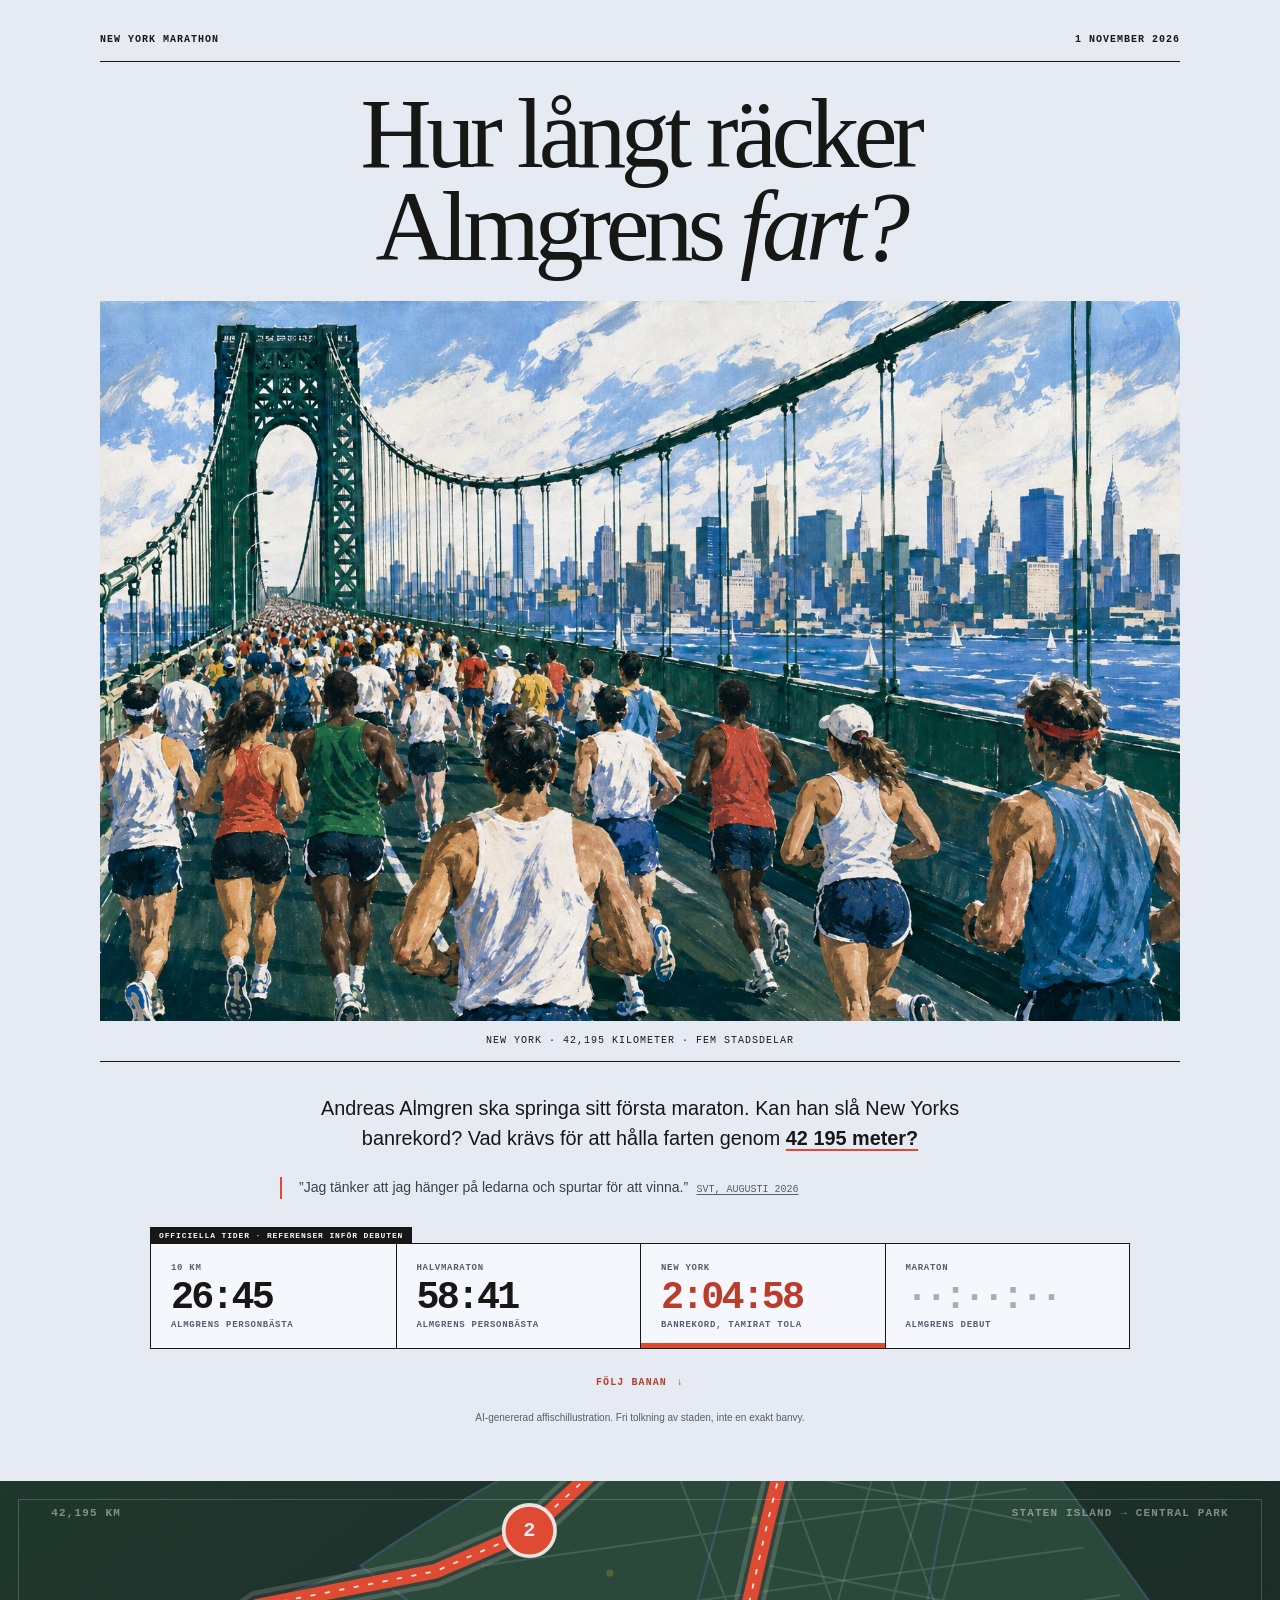
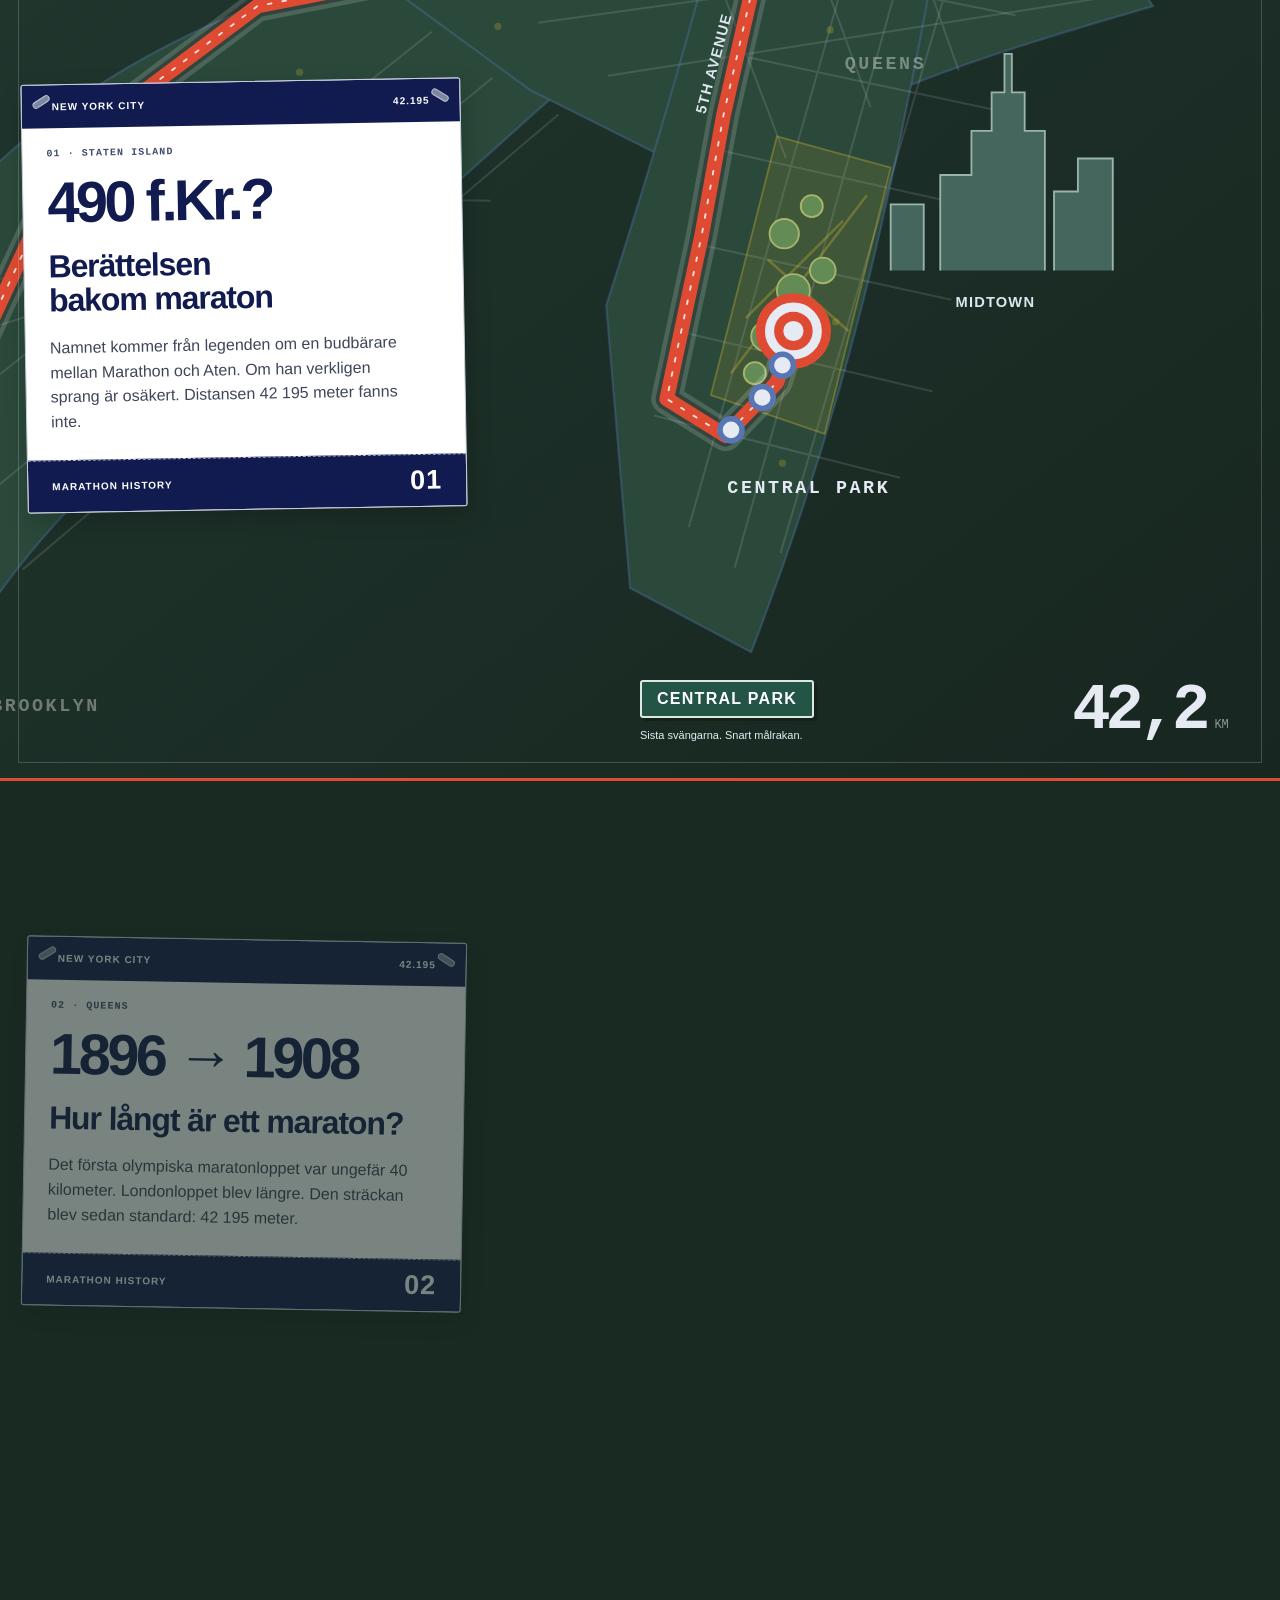
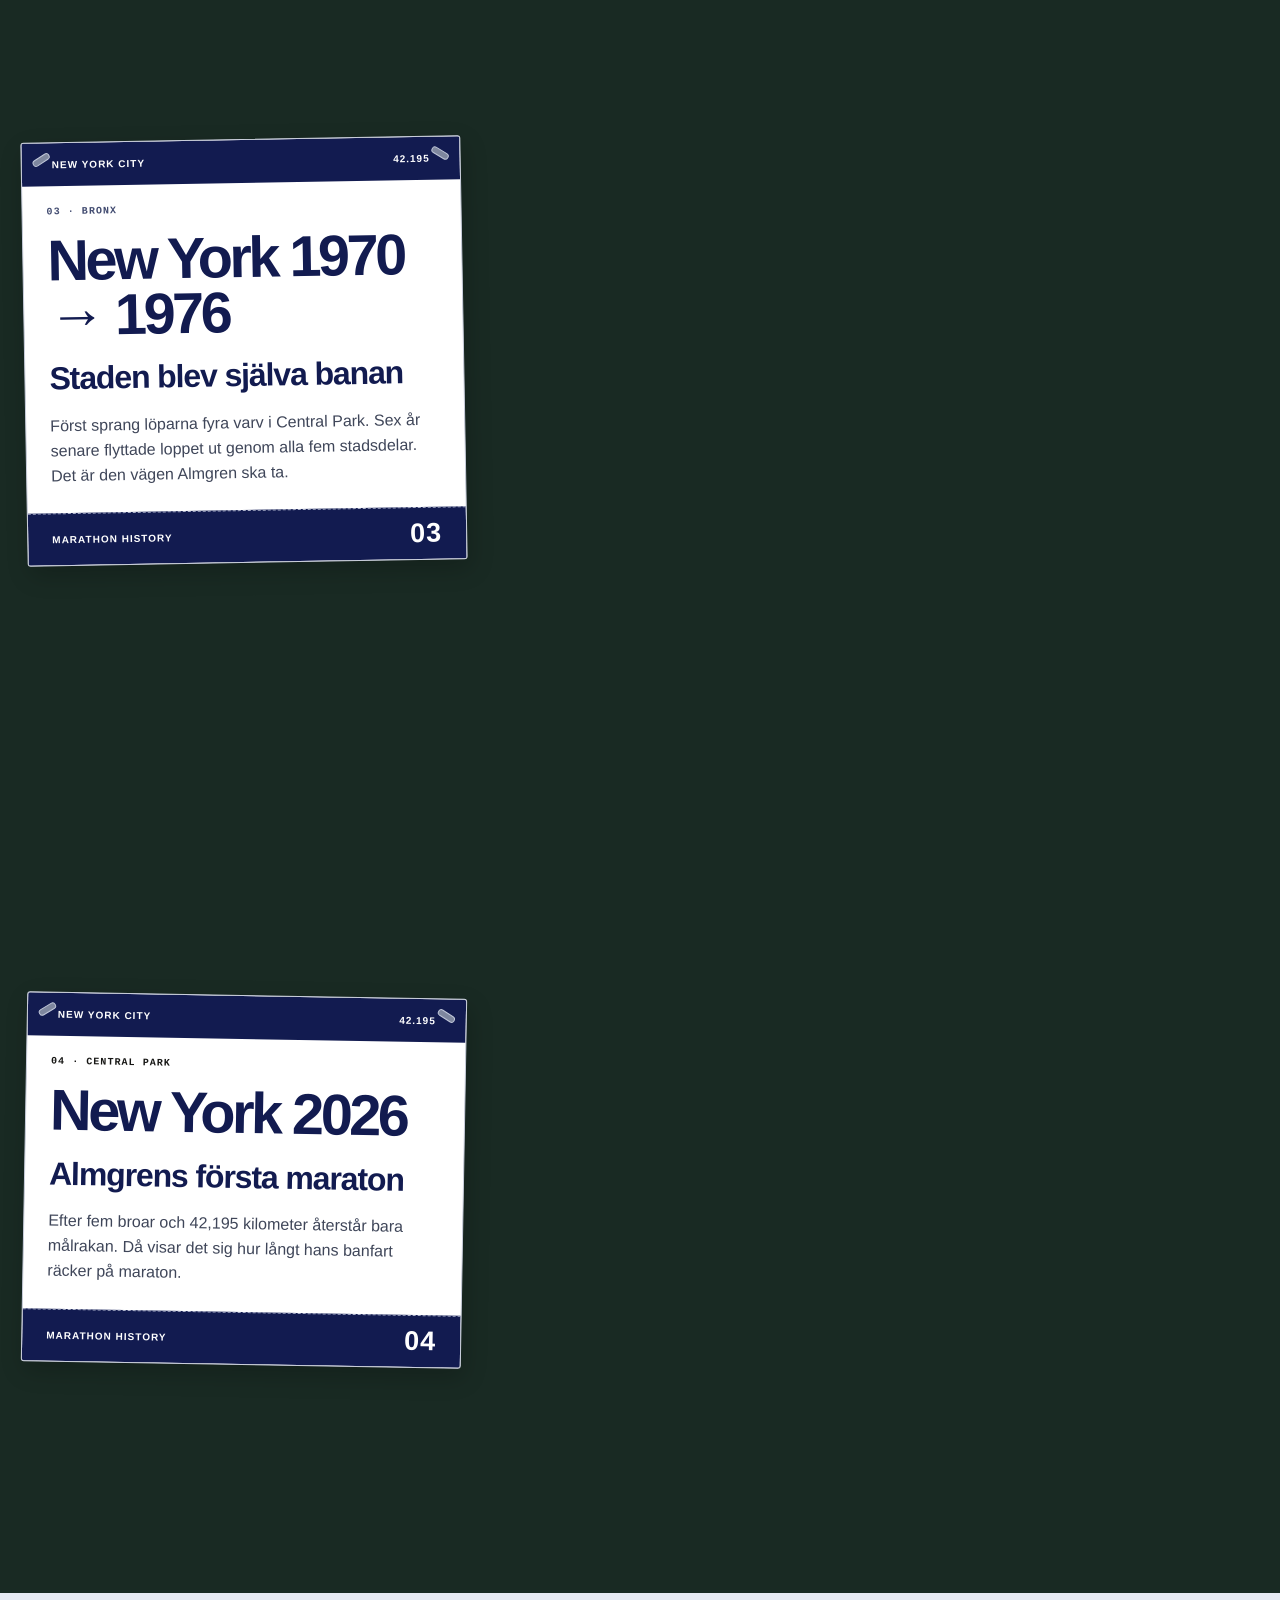
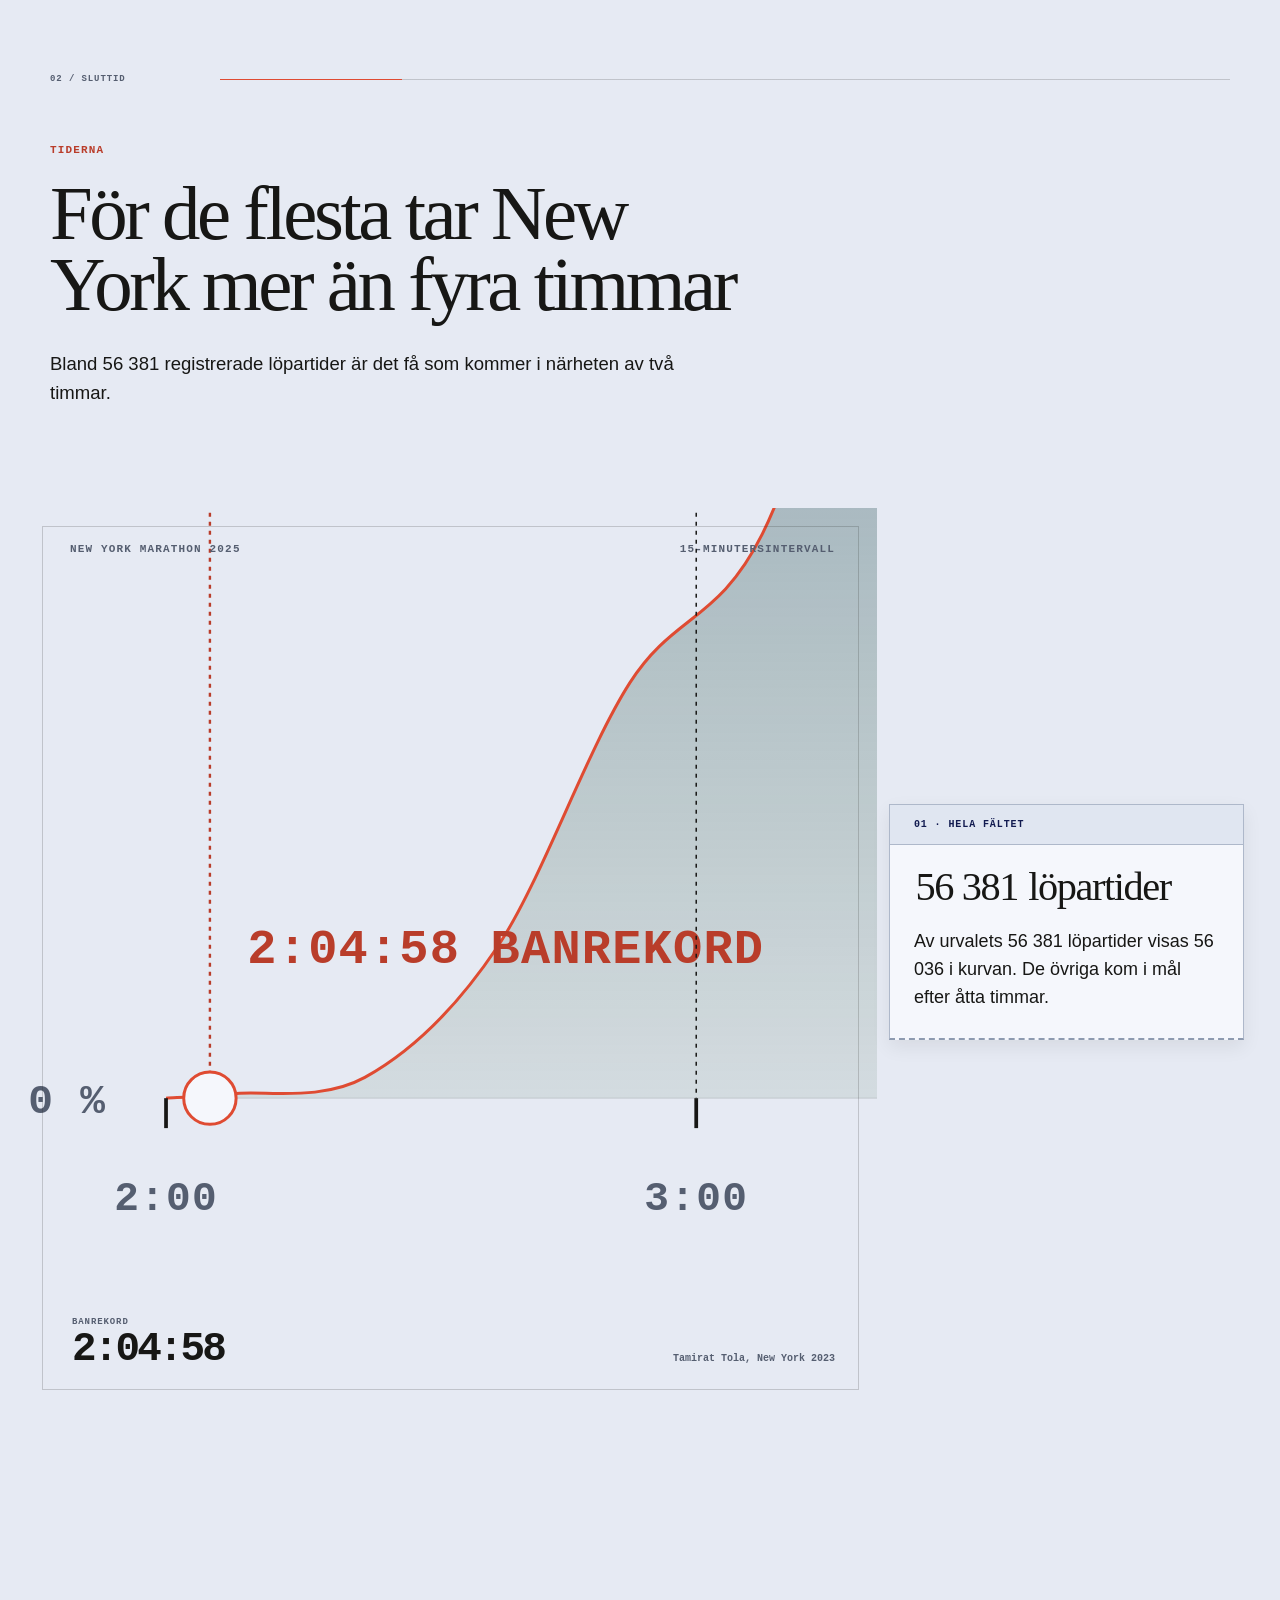
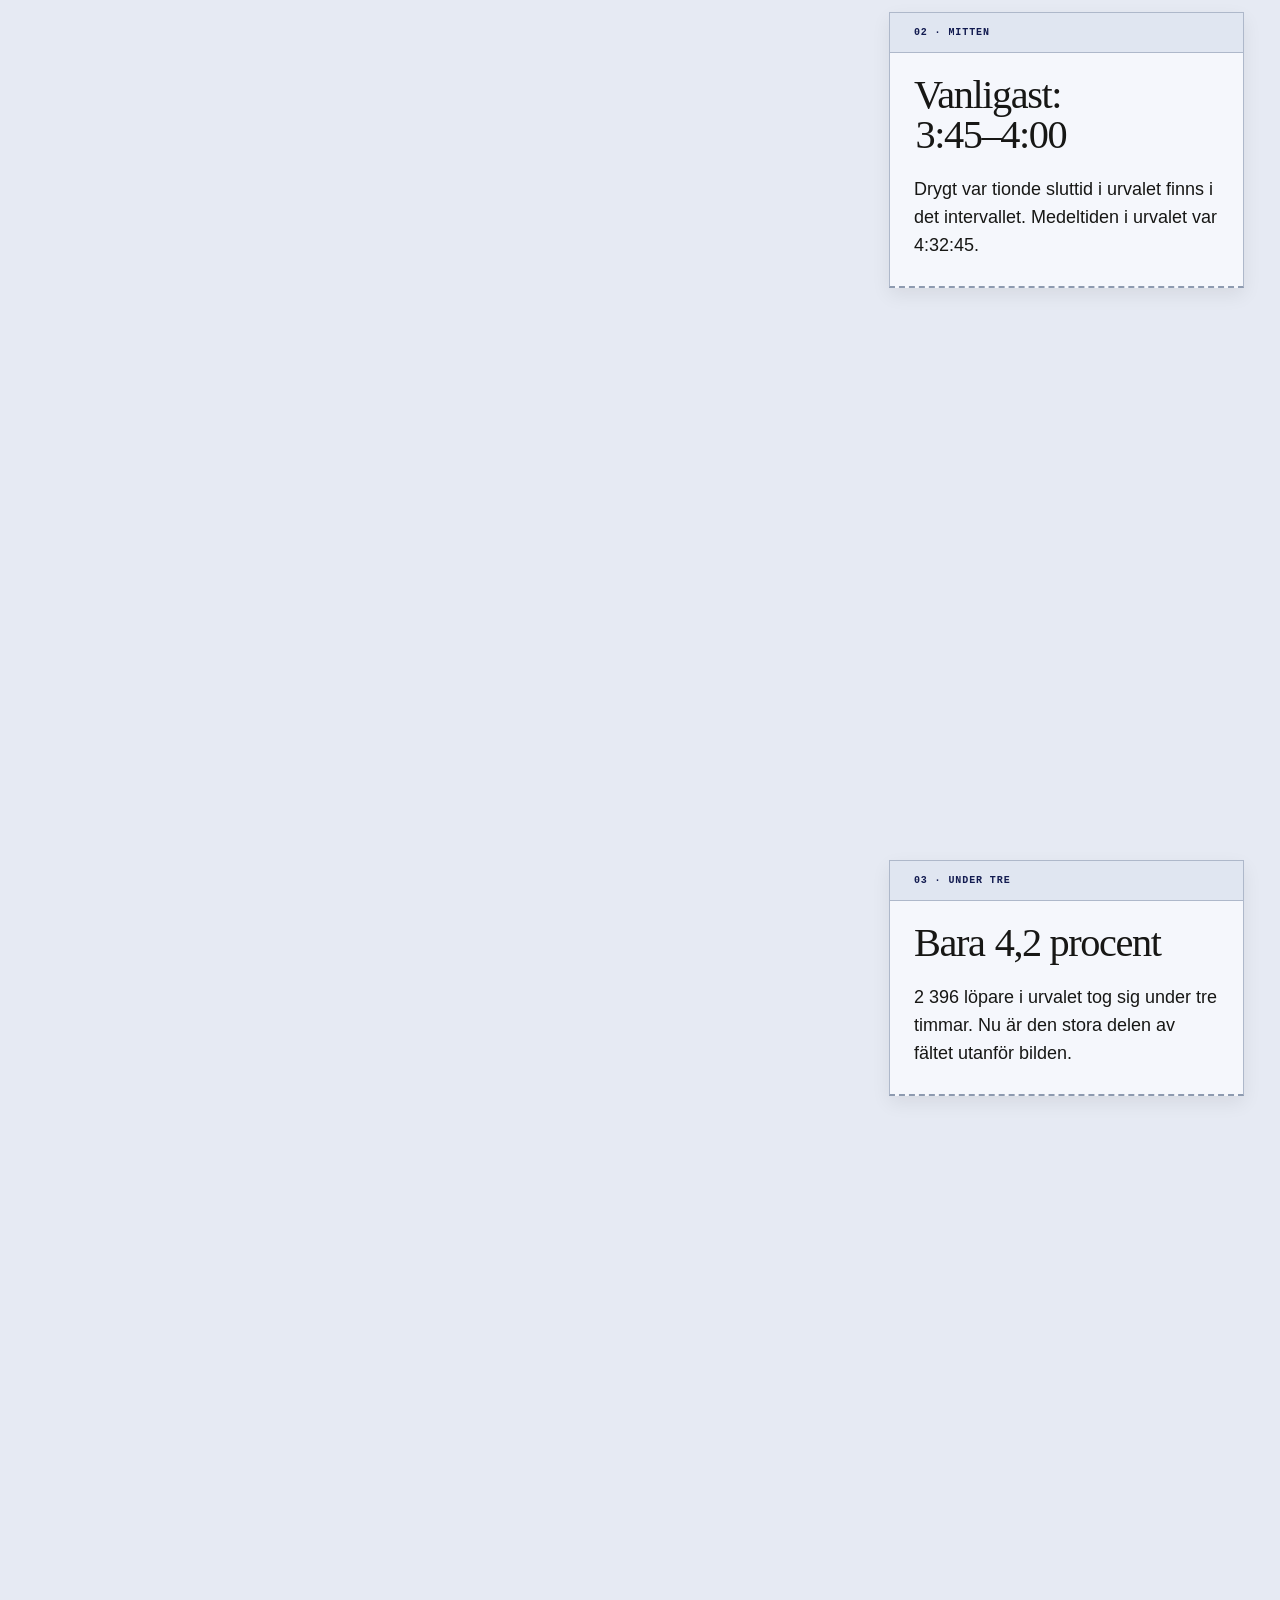
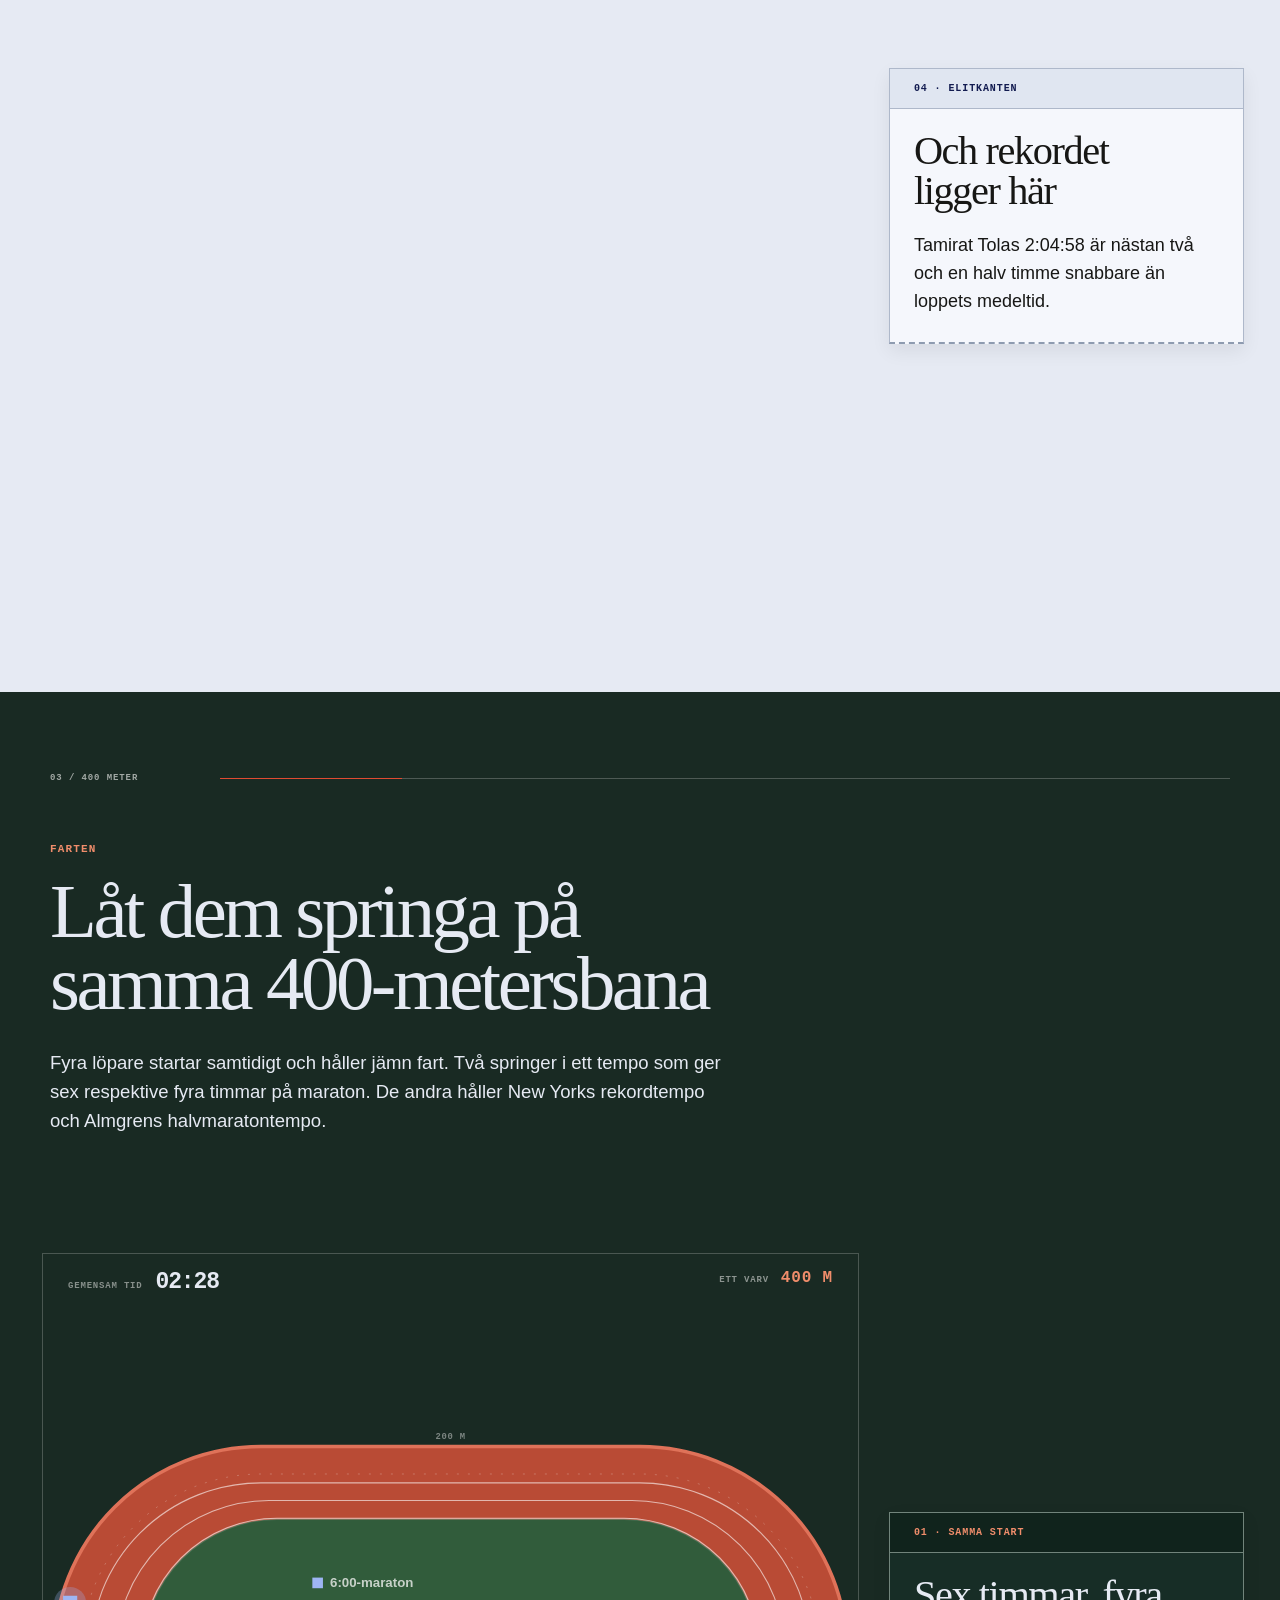
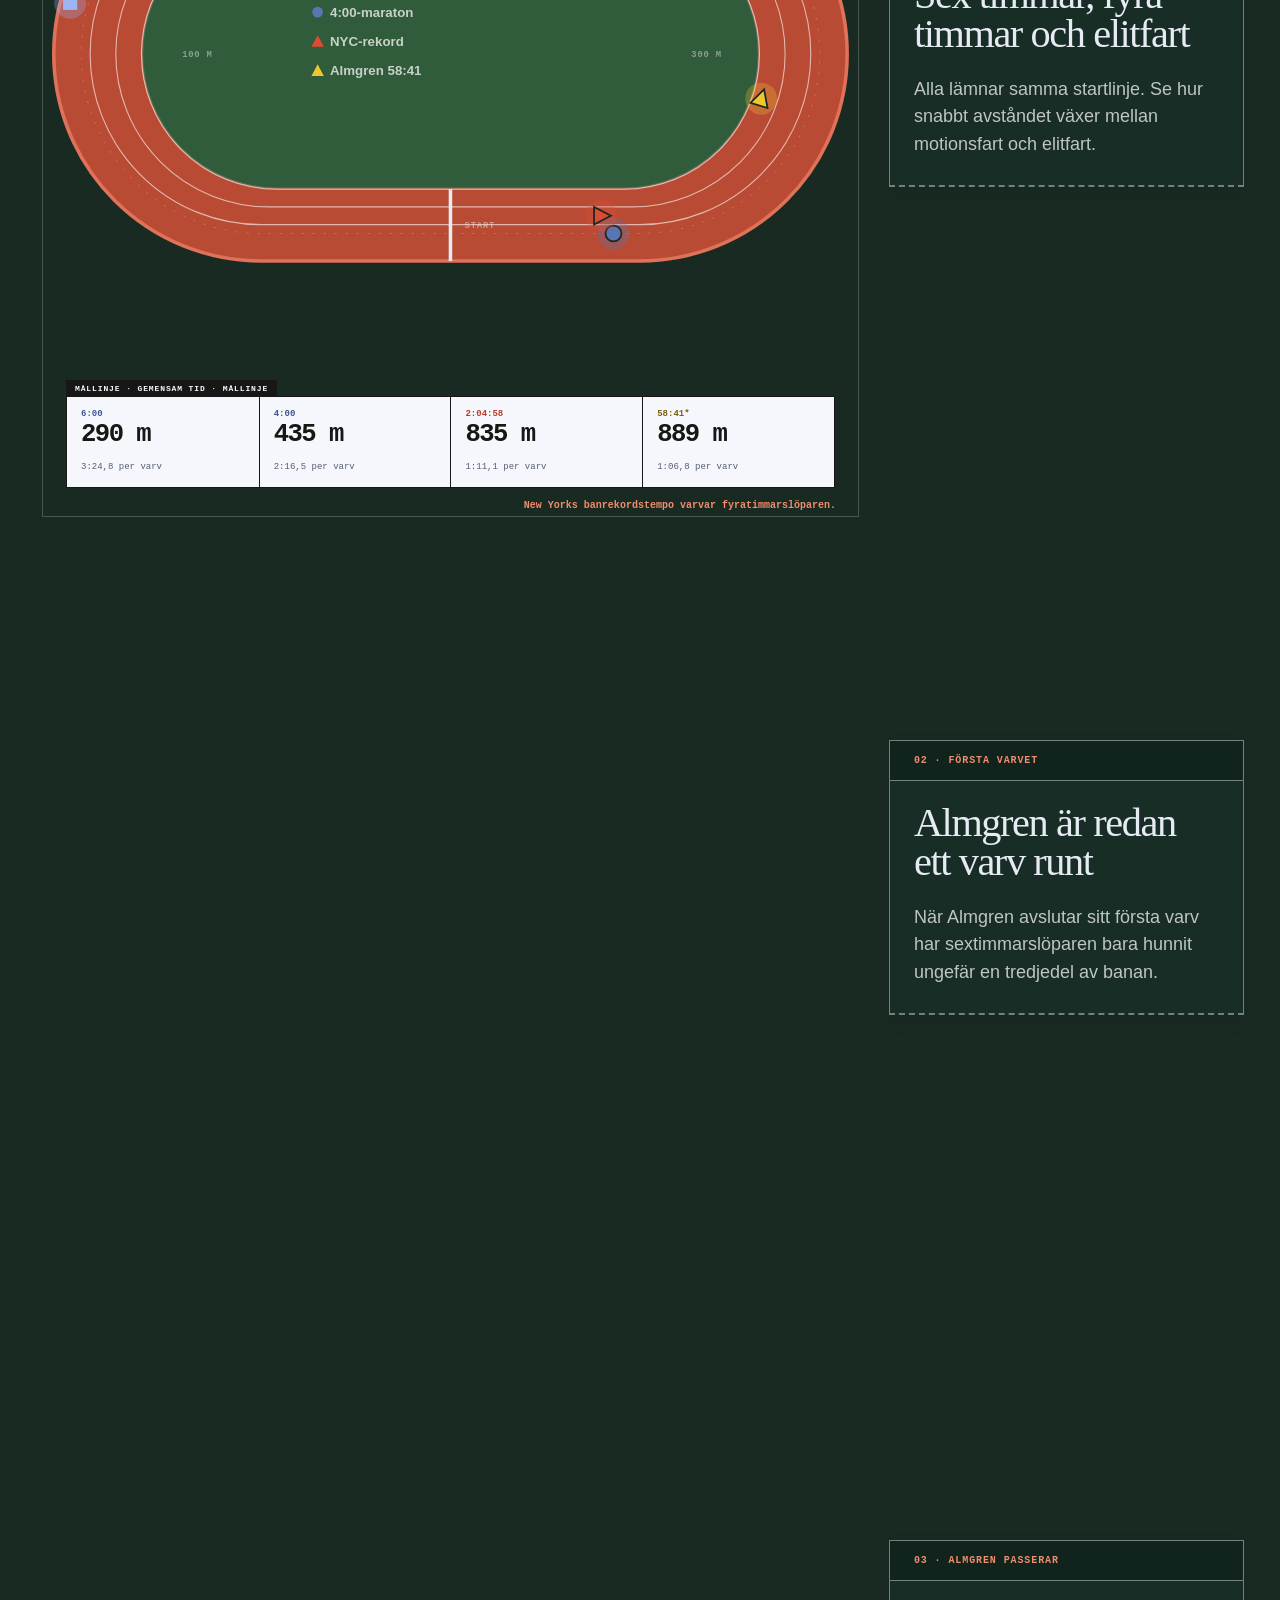
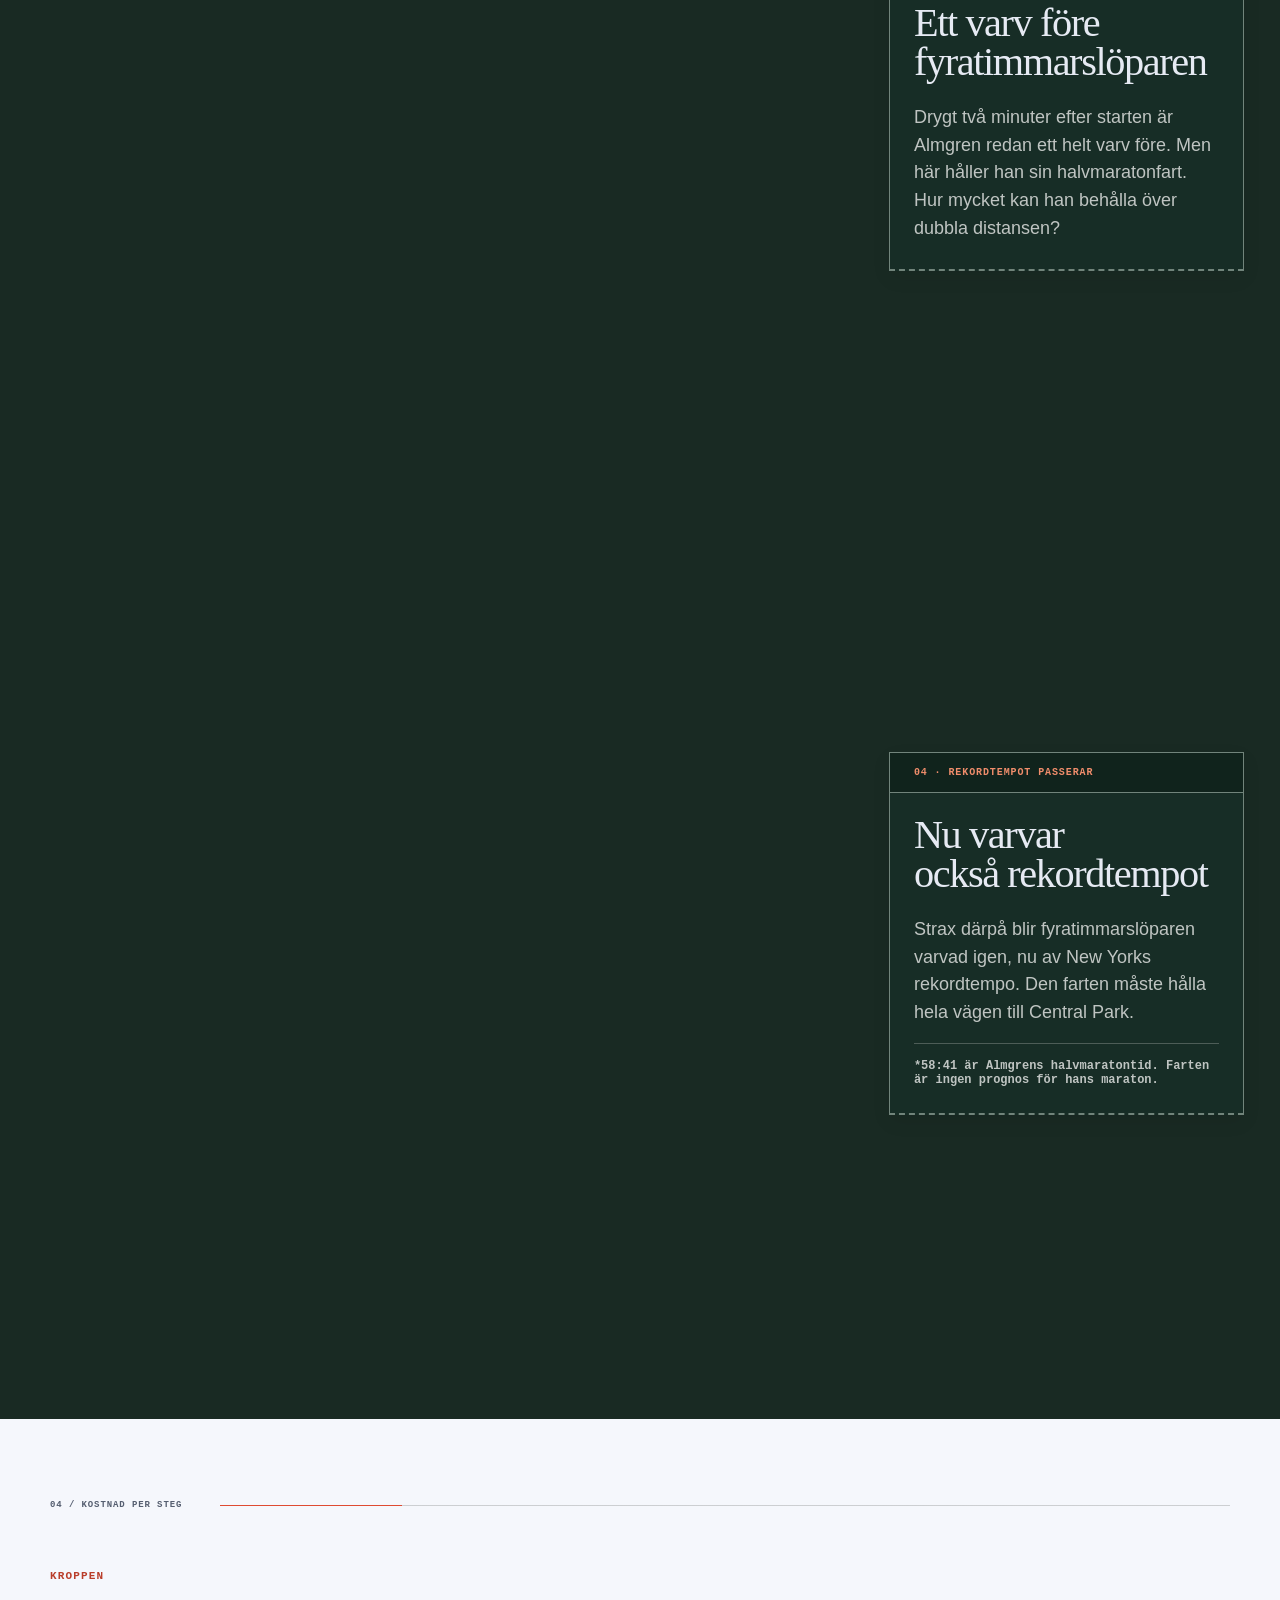
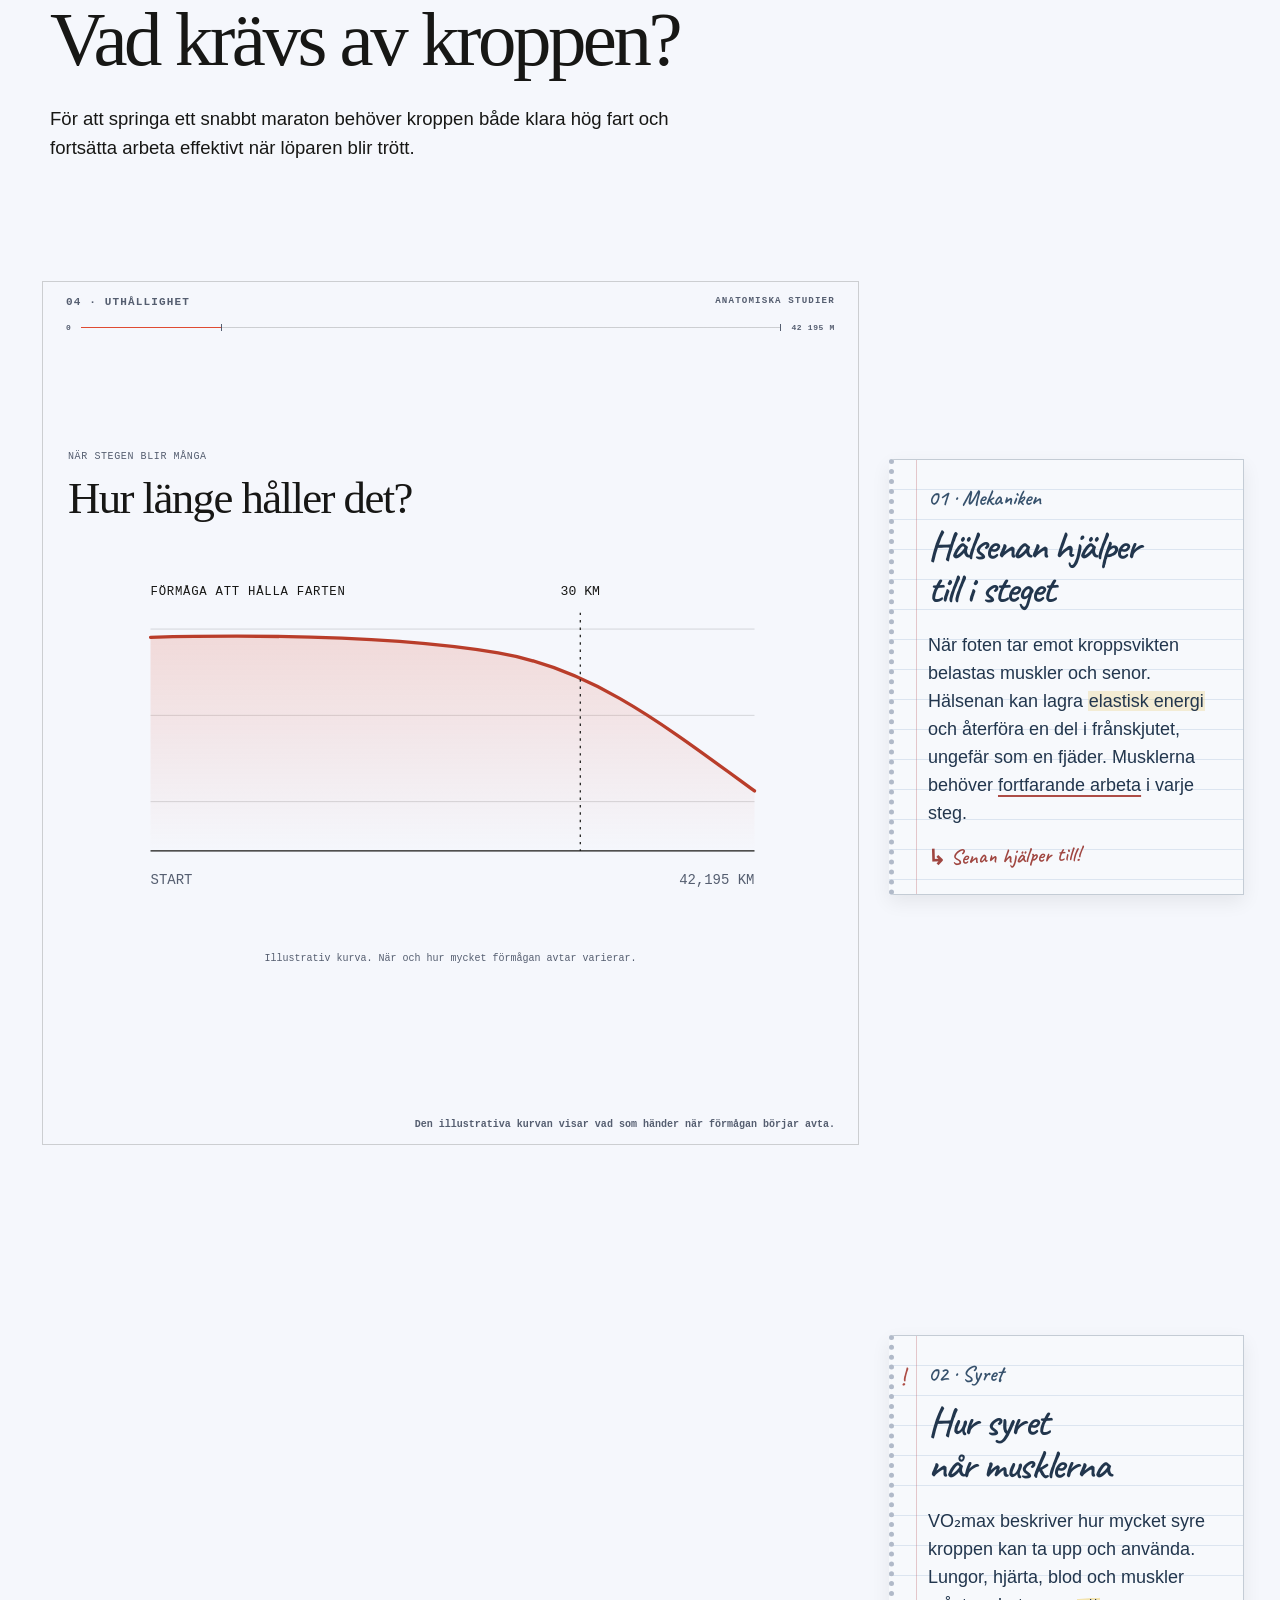
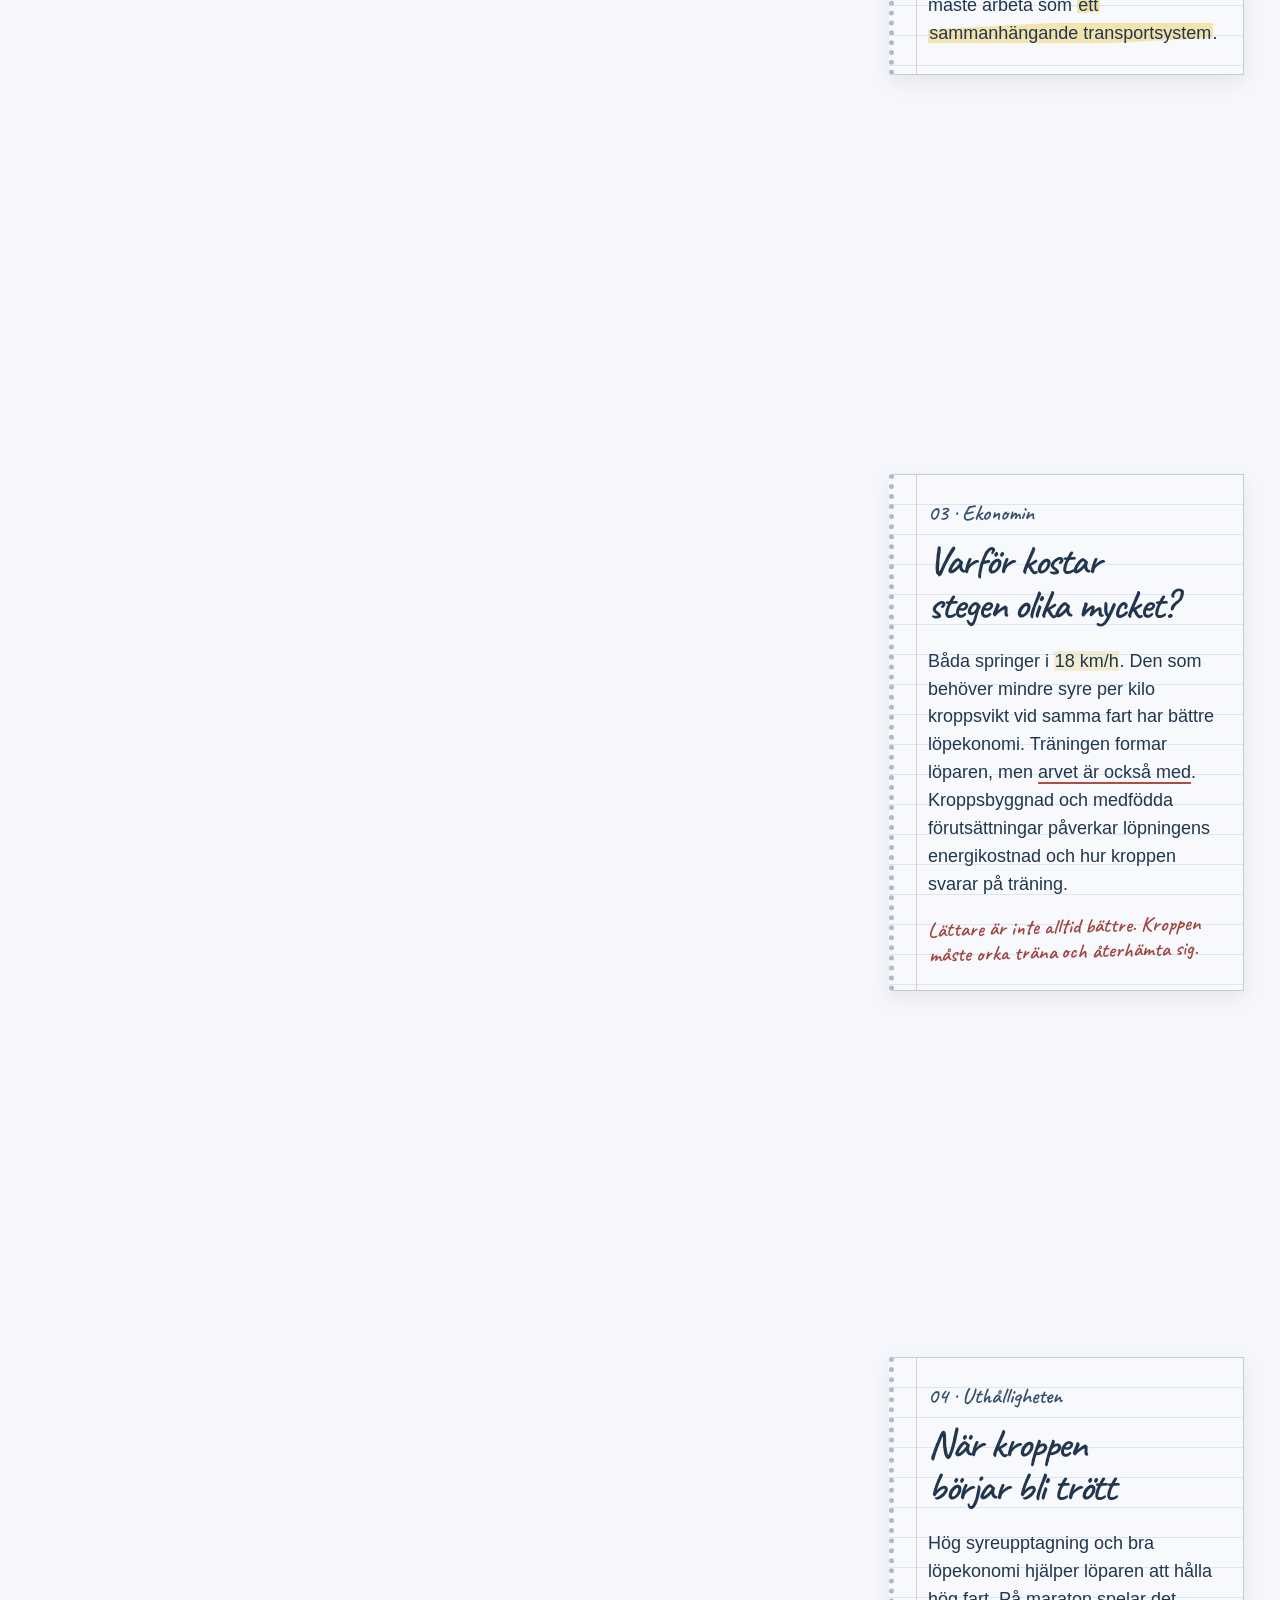
==== commit b22e5a5c: "Use impersonal narration throughout the story" ====
--- a/index.html
+++ b/index.html
@@ -23,8 +23,8 @@
     <meta name="twitter:image" content="https://plainx.dev/scrolly-endurance/og.png" />
     <meta name="twitter:image:alt" content="Rubriken Hur långt räcker Almgrens fart? bredvid en illustrerad löparklunga på en New York-bro." />
     <title>Kommer Almgren att slå banrekordet i New York Marathon?</title>
-    <link rel="stylesheet" href="styles.css?v=route-arrival-20" />
-    <script src="app.js?v=route-arrival-20" defer></script>
+    <link rel="stylesheet" href="styles.css?v=neutral-copy-21" />
+    <script src="app.js?v=neutral-copy-21" defer></script>
   </head>
   <body>
     <a class="skip-link" href="#story">Hoppa till berättelsen</a>
@@ -114,12 +114,12 @@
           <article class="step history-step is-active" data-history="0" data-card-label="Historiskt nedslag"><div class="bib"><div class="bib__header"><span>NEW YORK CITY</span><span>42.195</span></div><p class="step__index">01 · Staten Island</p><p class="step__date">490 f.Kr.?</p><h3>Berättelsen bakom maraton</h3><p>Namnet kommer från legenden om en budbärare mellan Marathon och Aten. Om han verkligen sprang är osäkert. Distansen 42 195 meter fanns inte.</p><div class="bib__footer"><span>MARATHON HISTORY</span><b>01</b></div></div></article>
           <article class="step history-step" data-history="1" data-card-label="Historiskt nedslag"><div class="bib"><div class="bib__header"><span>NEW YORK CITY</span><span>42.195</span></div><p class="step__index">02 · Queens</p><p class="step__date">1896 → 1908</p><h3>Hur långt är ett maraton?</h3><p>Det första olympiska maratonloppet var ungefär 40 kilometer. Londonloppet blev längre. Den sträckan blev sedan standard: 42 195 meter.</p><div class="bib__footer"><span>MARATHON HISTORY</span><b>02</b></div></div></article>
           <article class="step history-step" data-history="2" data-card-label="Historiskt nedslag"><div class="bib"><div class="bib__header"><span>NEW YORK CITY</span><span>42.195</span></div><p class="step__index">03 · Bronx</p><p class="step__date">New York 1970 → 1976</p><h3>Staden blev själva banan</h3><p>Först sprang löparna fyra varv i Central Park. Sex år senare flyttade loppet ut genom alla fem stadsdelar. Det är den vägen Almgren ska ta.</p><div class="bib__footer"><span>MARATHON HISTORY</span><b>03</b></div></div></article>
-          <article class="step history-step" data-history="3" data-card-label="Historiskt nedslag"><div class="bib"><div class="bib__header"><span>NEW YORK CITY</span><span>42.195</span></div><p class="step__index">04 · Central Park</p><p class="step__date">New York 2026</p><h3>Almgrens första maraton</h3><p>Efter fem broar och 42,195 kilometer återstår bara målrakan. Då får vi se hur långt hans banfart räcker på maraton.</p><div class="bib__footer"><span>MARATHON HISTORY</span><b>04</b></div></div></article>
+          <article class="step history-step" data-history="3" data-card-label="Historiskt nedslag"><div class="bib"><div class="bib__header"><span>NEW YORK CITY</span><span>42.195</span></div><p class="step__index">04 · Central Park</p><p class="step__date">New York 2026</p><h3>Almgrens första maraton</h3><p>Efter fem broar och 42,195 kilometer återstår bara målrakan. Då visar det sig hur långt hans banfart räcker på maraton.</p><div class="bib__footer"><span>MARATHON HISTORY</span><b>04</b></div></div></article>
         </div>
       </section>
 
       <section class="distribution" id="distribution" aria-labelledby="distribution-heading">
-        <div class="chapter-intro page-width" data-chapter="02" data-measure="Sluttid"><p class="kicker">Tiderna</p><h2 id="distribution-heading">För de flesta tar New York mer än fyra timmar</h2><p>Bland 56 381 registrerade löpartider ser vi hur få som kommer i närheten av två timmar.</p></div>
+        <div class="chapter-intro page-width" data-chapter="02" data-measure="Sluttid"><p class="kicker">Tiderna</p><h2 id="distribution-heading">För de flesta tar New York mer än fyra timmar</h2><p>Bland 56 381 registrerade löpartider är det få som kommer i närheten av två timmar.</p></div>
         <div class="distribution__scrolly scrolly-grid">
           <div class="distribution__stage sticky-stage" data-distribution-mode="full">
             <div class="chart-heading" aria-hidden="true"><span>New York Marathon 2025</span><span>15-minutersintervall</span></div>
@@ -141,7 +141,7 @@
       </section>
 
       <section class="track" id="track" aria-labelledby="track-heading">
-        <div class="chapter-intro page-width chapter-intro--dark" data-chapter="03" data-measure="400 meter"><p class="kicker">Farten</p><h2 id="track-heading">Låt dem springa på samma 400-metersbana</h2><p>Vi låter fyra löpare starta samtidigt och hålla jämn fart. Två springer i ett tempo som ger sex respektive fyra timmar på maraton. De andra håller New Yorks rekordtempo och Almgrens halvmaratontempo.</p></div>
+        <div class="chapter-intro page-width chapter-intro--dark" data-chapter="03" data-measure="400 meter"><p class="kicker">Farten</p><h2 id="track-heading">Låt dem springa på samma 400-metersbana</h2><p>Fyra löpare startar samtidigt och håller jämn fart. Två springer i ett tempo som ger sex respektive fyra timmar på maraton. De andra håller New Yorks rekordtempo och Almgrens halvmaratontempo.</p></div>
         <div class="track__scrolly scrolly-grid">
           <div class="track__stage sticky-stage">
             <div class="track__clock" aria-hidden="true"><span>gemensam tid</span><strong id="track-clock">00:00</strong></div>
@@ -266,7 +266,7 @@
             <article class="step training-step" data-training="volume"><div class="story-card calendar-note"><p class="step__index">01 · Måndag</p><h3>Mycket av träningen är lugn löpning</h3><div class="session-jot"><span>fm</span> Lugn distans<br><span>em</span> Lugn distans + stegringar</div><p>De lugna passen gör att veckorna innehåller mycket löpning utan att varje dag blir hård. Almgren bygger vidare på sin grundträning när han går över till maraton.</p><p class="calendar-card-note">Lugna pass mellan de hårdare dagarna.</p><a class="calendar-card-source" href="https://athleticsweekly.com/wp-content/uploads/securepdfs/2026/02/AWKY-06-02-26-016-AWKY.pdf">Bakgrund: Almgrens grundträning i Athletics Weekly ↗</a></div></article>
             <article class="step training-step" data-training="threshold"><div class="story-card calendar-note"><p class="step__index">02 · Tisdag</p><h3>Två tröskelpass samma dag</h3><div class="session-jot">Tröskel <span>fm</span><br><i>Mat + vila · flera timmars paus</i><br>Tröskel <span>em</span></div><p>Dubbeltröskel innebär två kontrollerade tröskelpass samma dag, med flera timmars paus. Det finns i Almgrens grundträning och får illustrera arbetssättet här. Laktat hjälper honom att styra intensiteten.</p><p class="calendar-card-note">Återhämtning för att upprepa hård träning</p><a class="calendar-card-source" href="https://www.mariusbakken.com/double-threshold-training.html">Bakken om dubbeltröskel · metodbeskrivning ↗</a></div></article>
             <article class="step training-step" data-training="lactate"><div class="story-card calendar-note"><p class="step__index">03 · Torsdag</p><h3>Mer fokus på den aeroba tröskeln</h3><div class="session-jot">LT1 · kontrollerat aerobt arbete<br><i>Följ fart, puls, laktat och känsla</i></div><p>Inför maraton betonar Almgren LT1, den lägre av de två trösklarna. Han vill utveckla uthålligheten och behålla sin fart när loppet pågått länge. Laktat hjälper honom att följa intensiteten; trötthet, sömn och kroppens svar behöver också styra träningen.</p><details class="calendar-extra"><summary>Ett annat pass: 3 × 3 km inför Valencia</summary><p>Ett hårt tävlingsförberedande pass efter en 170-km-vecka. Tiderna var 8:00, 7:52 och 7:43, med tre minuters vila. Det tillhör en annan period och är ingen vanlig tröskelmall.</p><a href="https://coros.com/au/stories/more-than-splits/c/andreas-almgren-training">Passet återgivet av Almgrens sponsor COROS ↗</a></details></div></article>
-            <article class="step training-step" data-training="longrun"><div class="story-card calendar-note"><p class="step__index">04 · Söndag</p><h3>Långpass med fart på slutet</h3><div class="session-jot">35 km<br><i>Avsluta snabbt · öva energiintag</i></div><p>Almgren vill kunna öka när han redan sprungit i 90–100 minuter. Hans beskrivna 35-kilometerspass får därför avsluta vår exempelvecka. Han tränar samtidigt på att få i sig kolhydrater under löpningen.</p><details class="calendar-extra"><summary>Maratonblocket: 35 km med fart på slutet</summary><p>I augusti 2026 beskrev Almgren ett genomfört pass: 5 km uppjogg, cirka 11 km progressivt och 10 × 1 km snabbt med 1 km lugnare mellan. Sista lugna kilometern ströks.</p><p>Han uppgav cirka 130 g kolhydrater per timme, inklusive gel före start. Ett progressivt pass upp mot 40 km var fortfarande planerat. Veckodagen för 35-km-passet är inte angiven.</p><a href="https://runnersworld.se/andreas-almgren-om-traningen-infor-halvmaraton-vm-och-new-york-marathon/">Almgren i Runner’s World · 25 augusti 2026 ↗</a></details></div></article>
+            <article class="step training-step" data-training="longrun"><div class="story-card calendar-note"><p class="step__index">04 · Söndag</p><h3>Långpass med fart på slutet</h3><div class="session-jot">35 km<br><i>Avsluta snabbt · öva energiintag</i></div><p>Almgren vill kunna öka när han redan sprungit i 90–100 minuter. I exempelveckan ligger hans beskrivna 35-kilometerspass på söndagen. Han tränar samtidigt på att få i sig kolhydrater under löpningen.</p><details class="calendar-extra"><summary>Maratonblocket: 35 km med fart på slutet</summary><p>I augusti 2026 beskrev Almgren ett genomfört pass: 5 km uppjogg, cirka 11 km progressivt och 10 × 1 km snabbt med 1 km lugnare mellan. Sista lugna kilometern ströks.</p><p>Han uppgav cirka 130 g kolhydrater per timme, inklusive gel före start. Ett progressivt pass upp mot 40 km var fortfarande planerat. Veckodagen för 35-km-passet är inte angiven.</p><a href="https://runnersworld.se/andreas-almgren-om-traningen-infor-halvmaraton-vm-och-new-york-marathon/">Almgren i Runner’s World · 25 augusti 2026 ↗</a></details></div></article>
           </div>
         </div>
       </section>
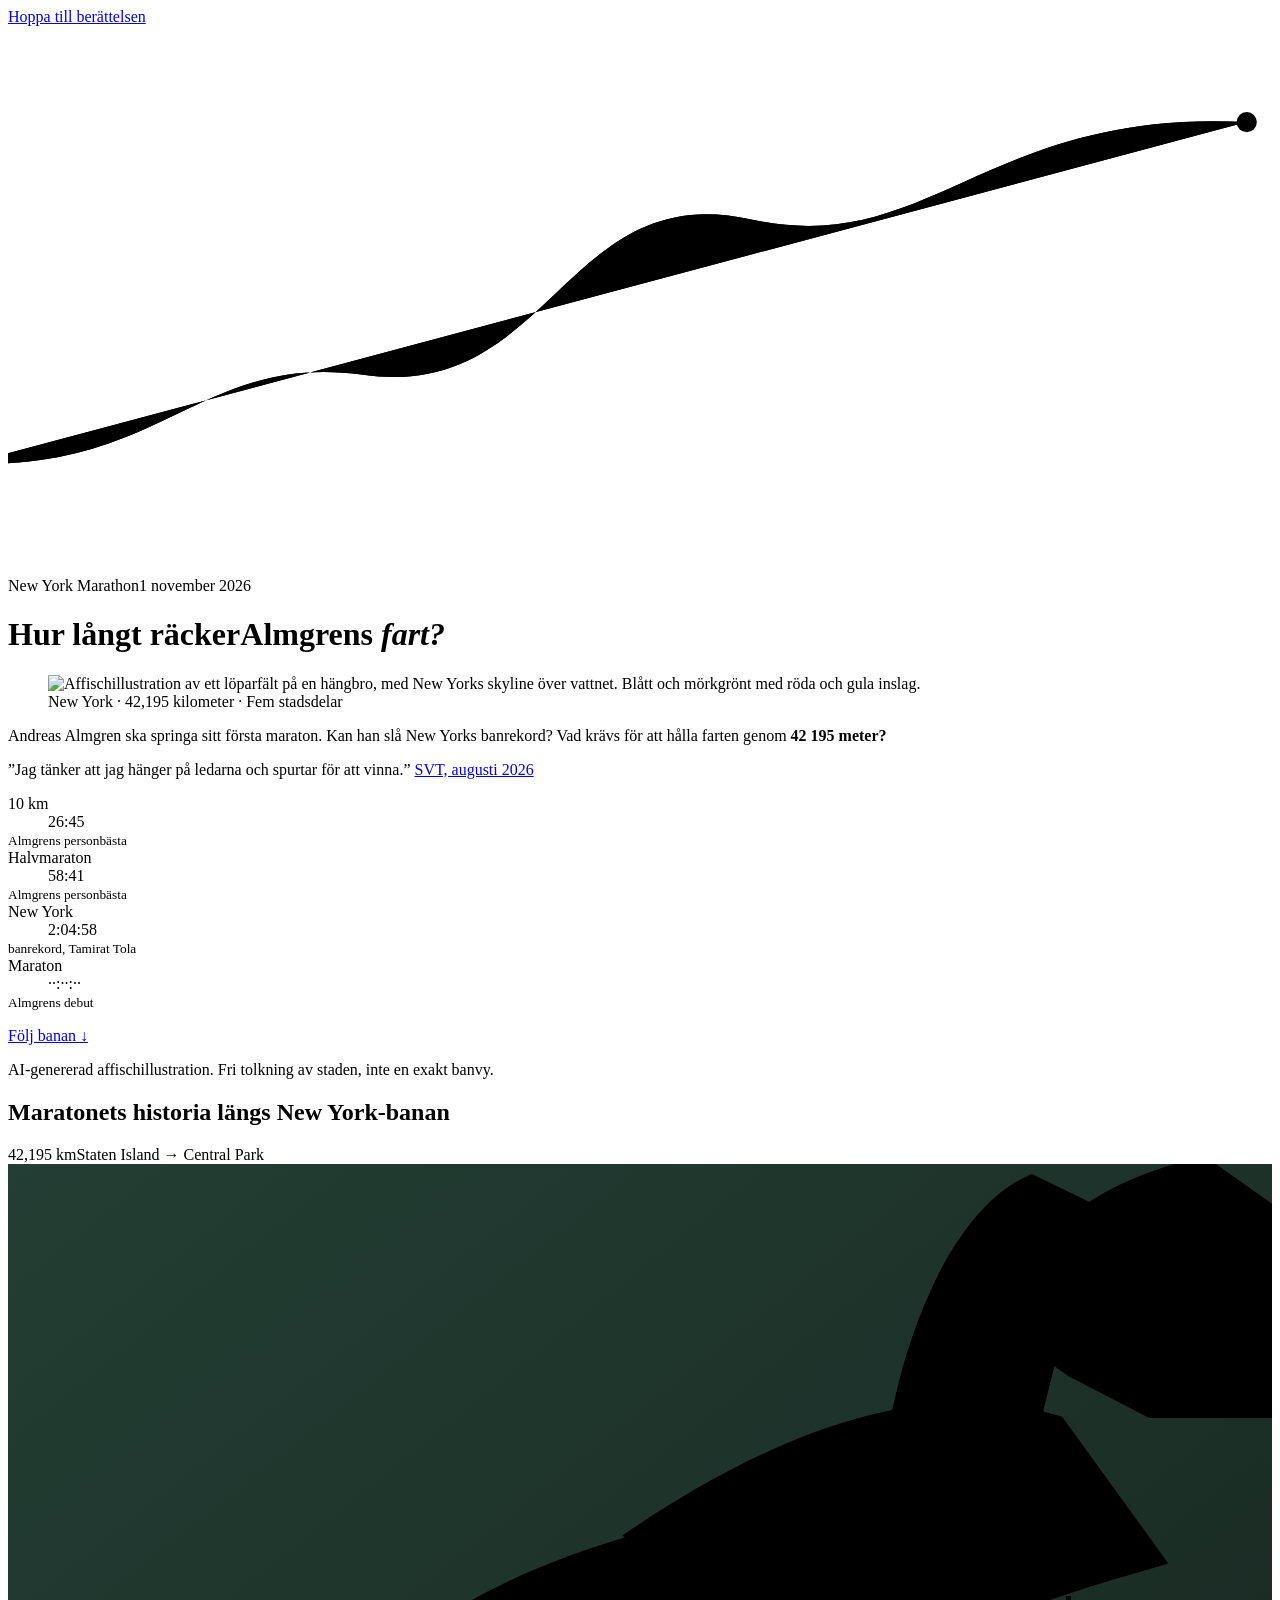
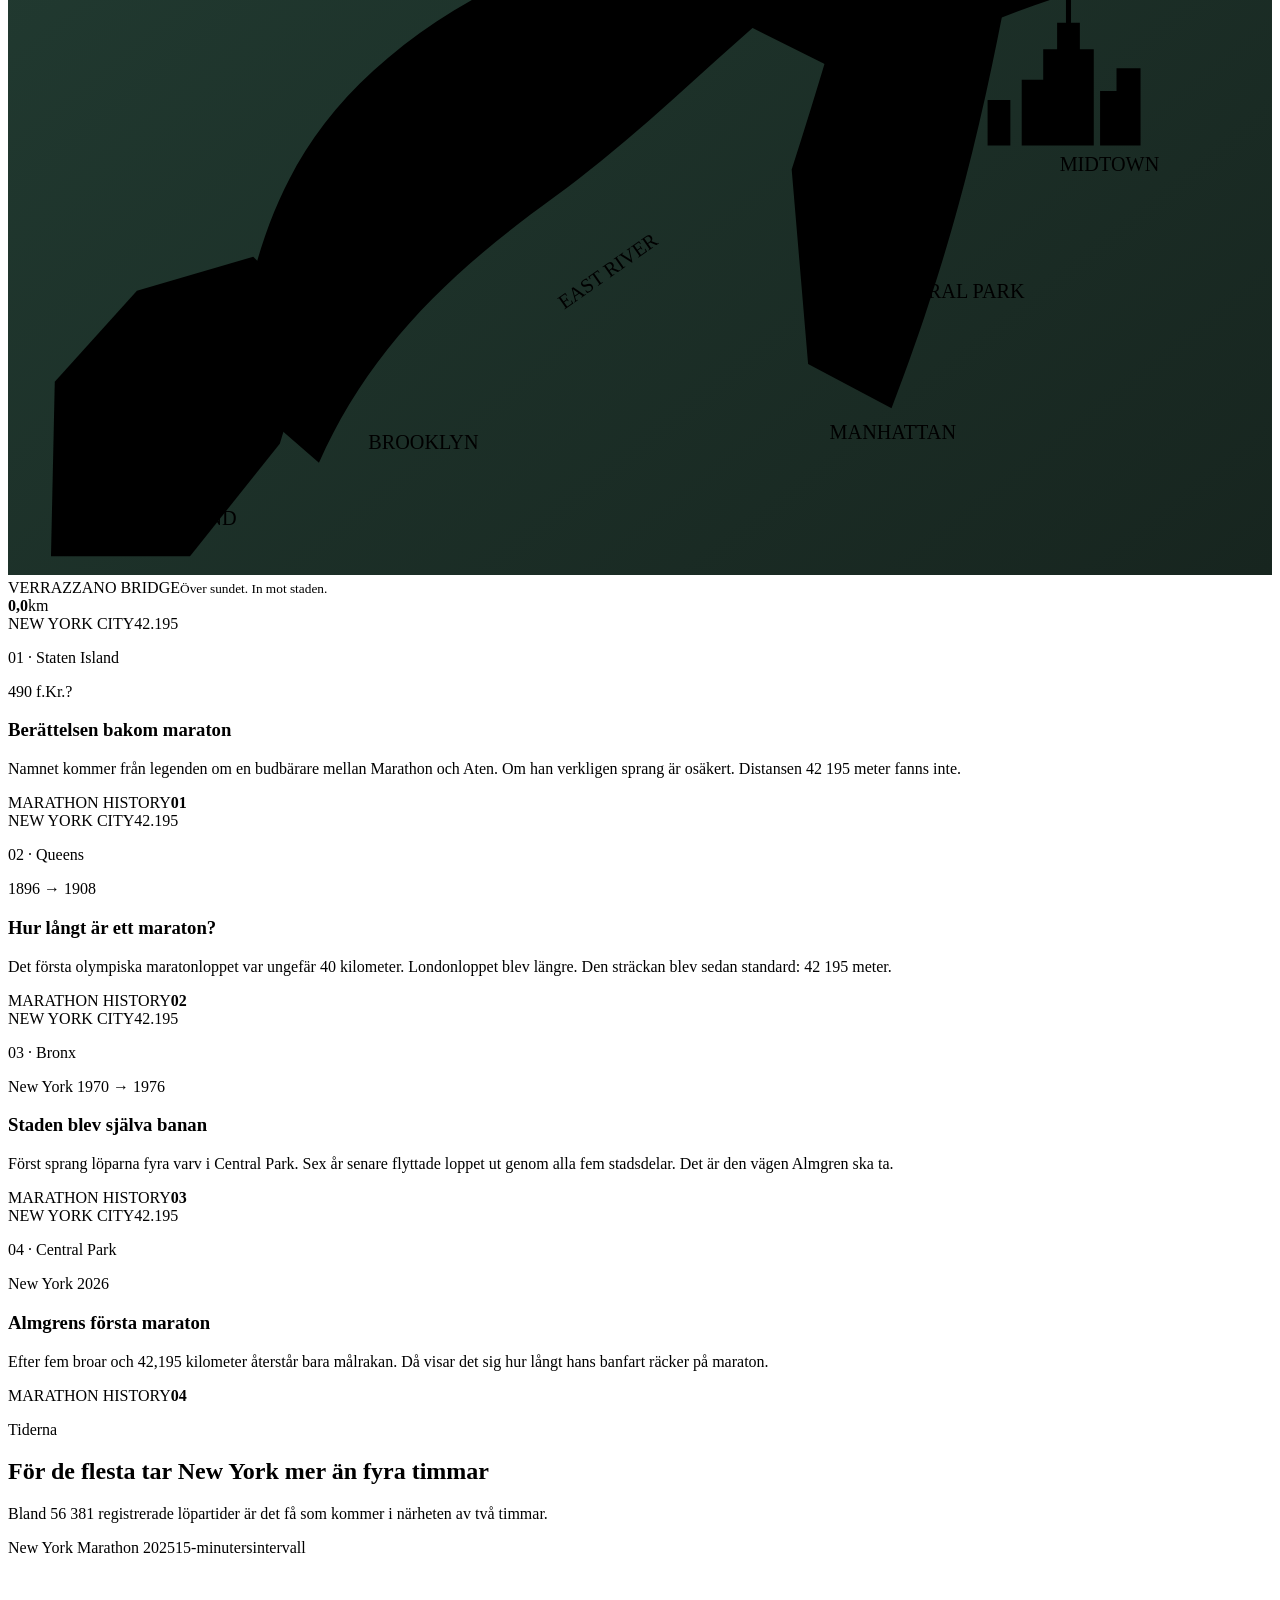
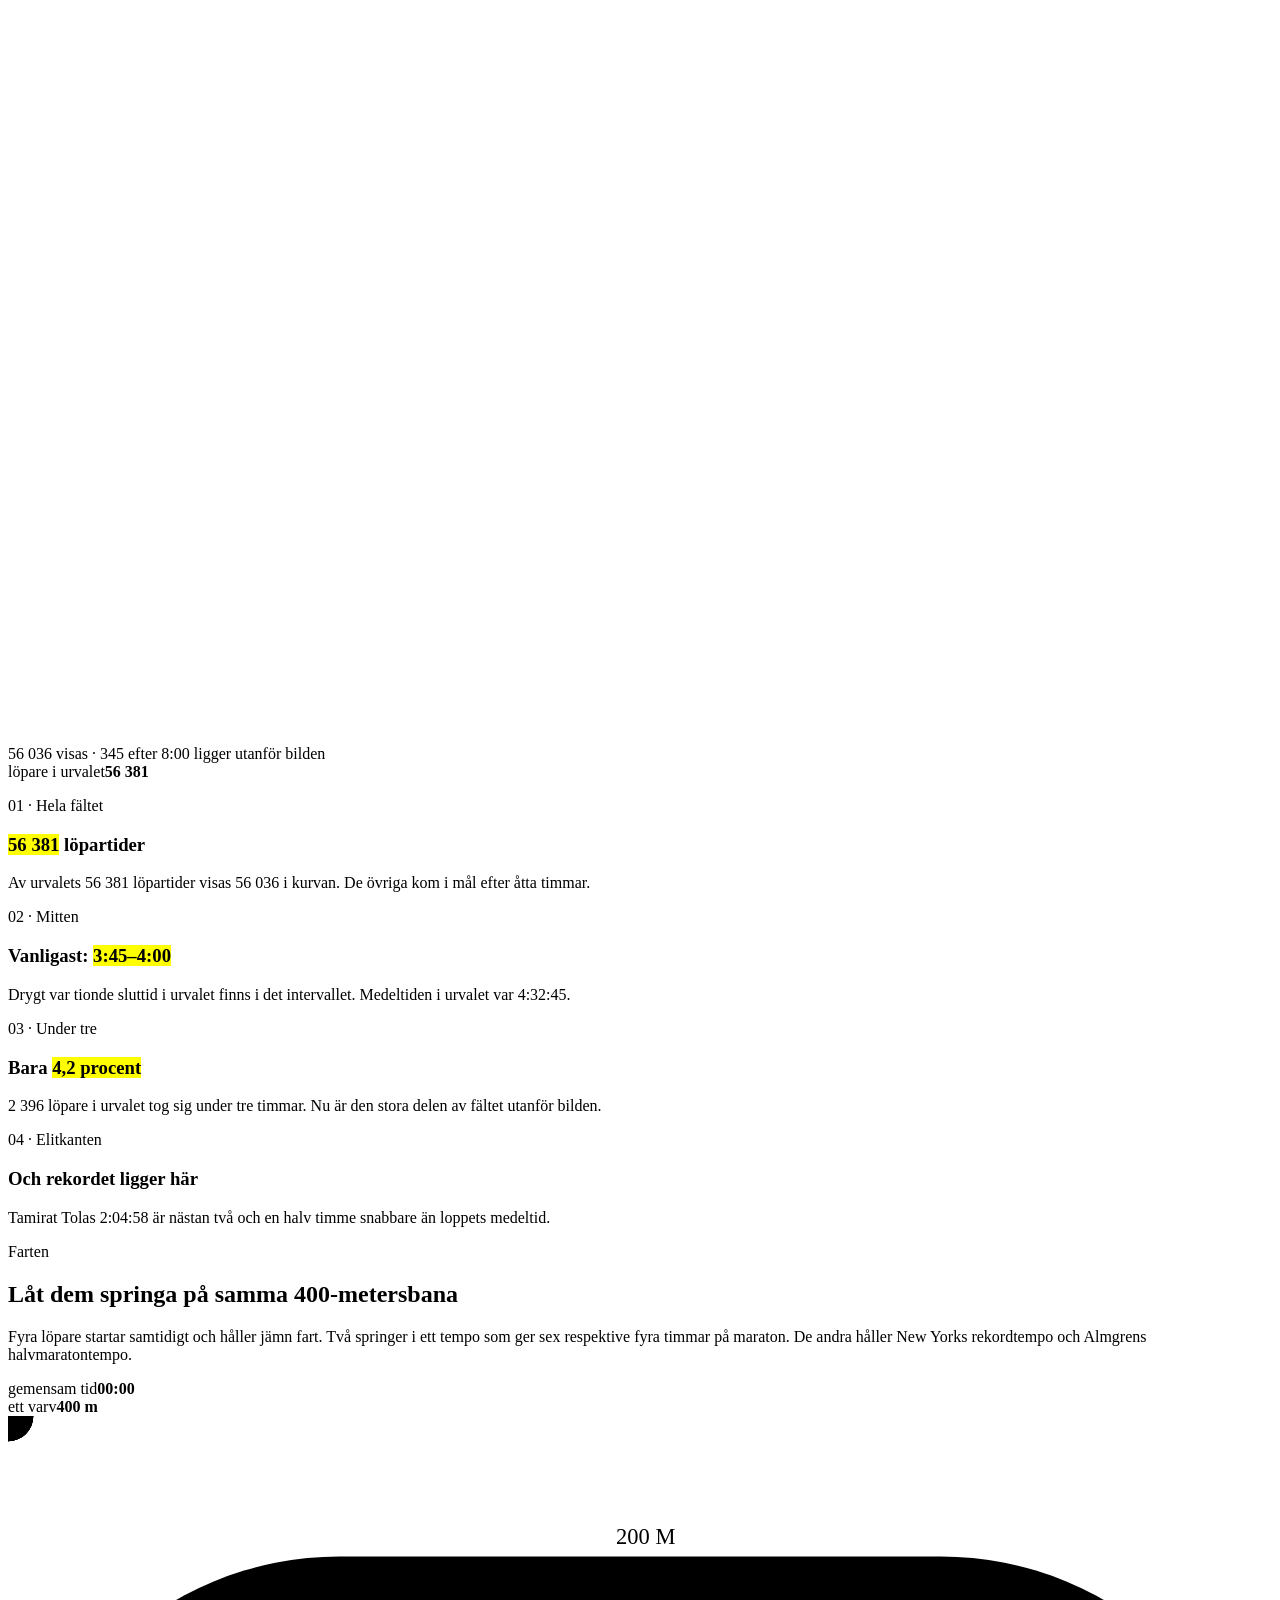
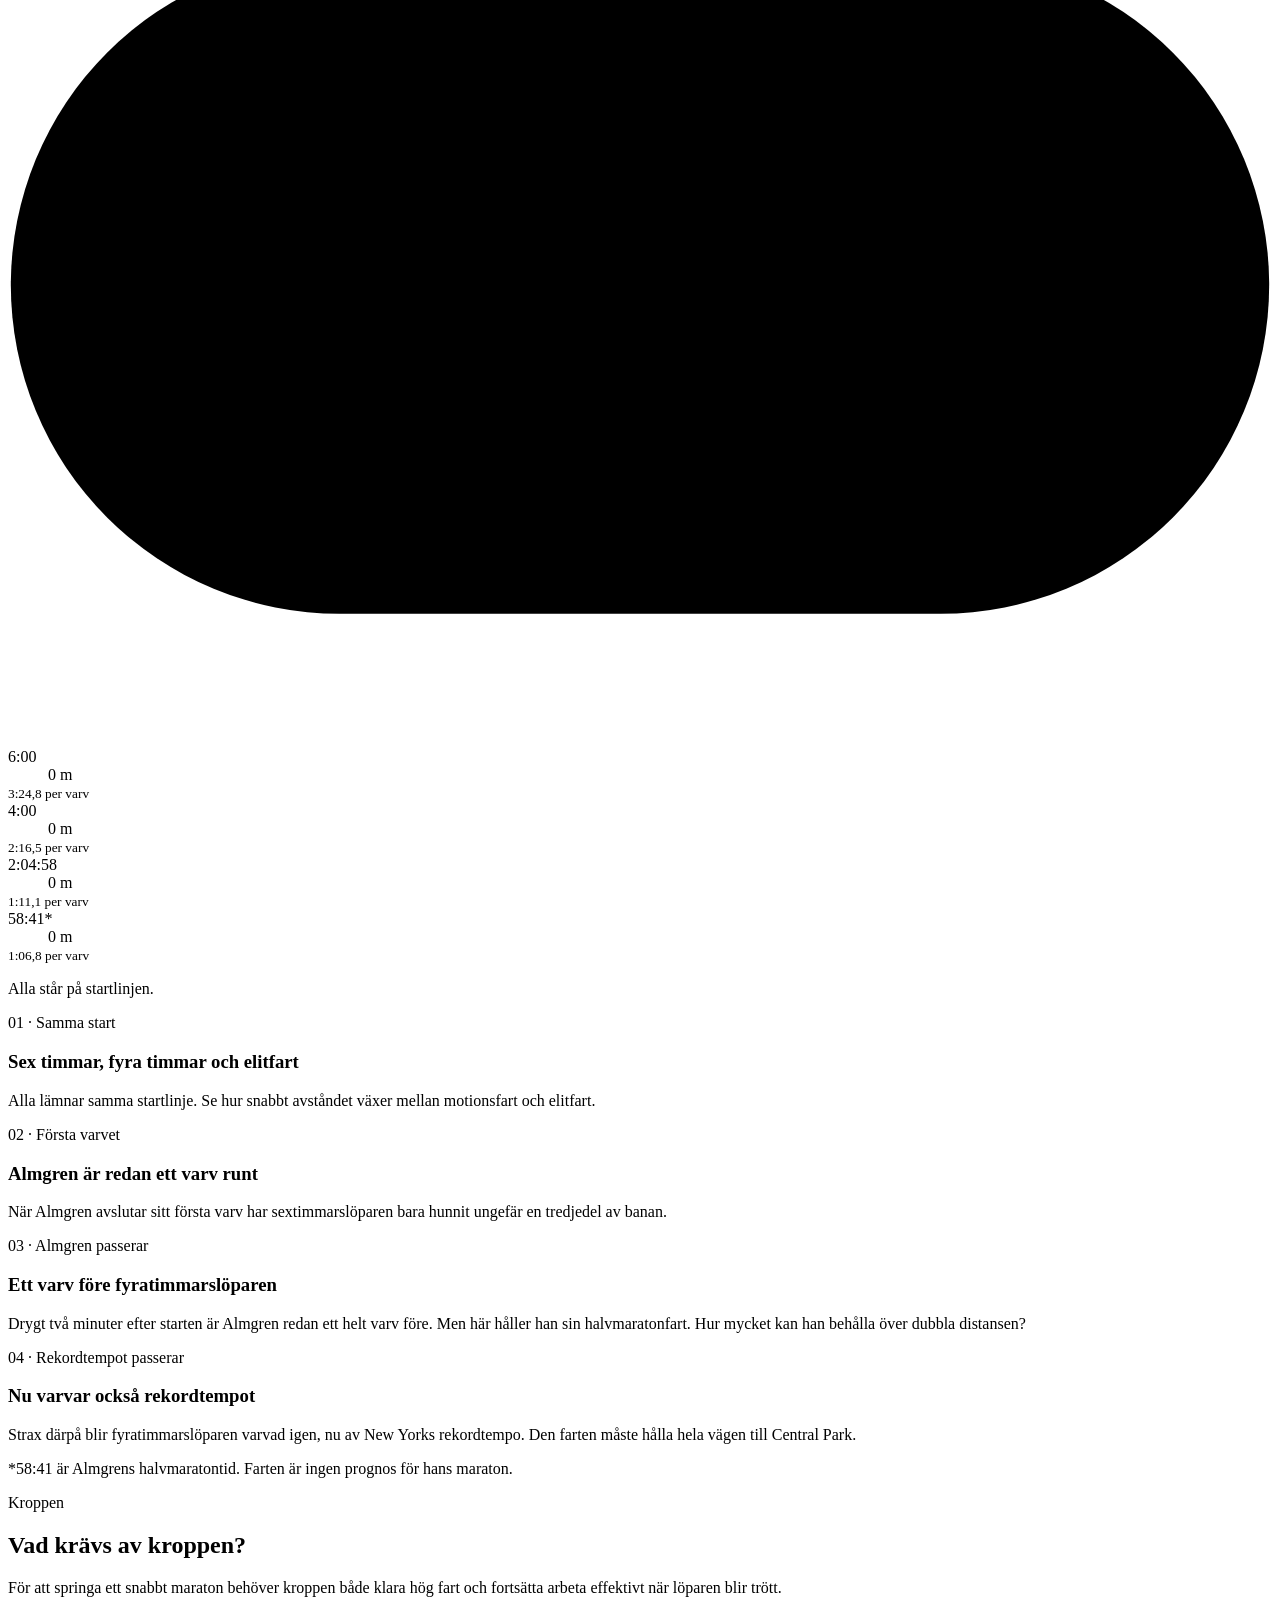
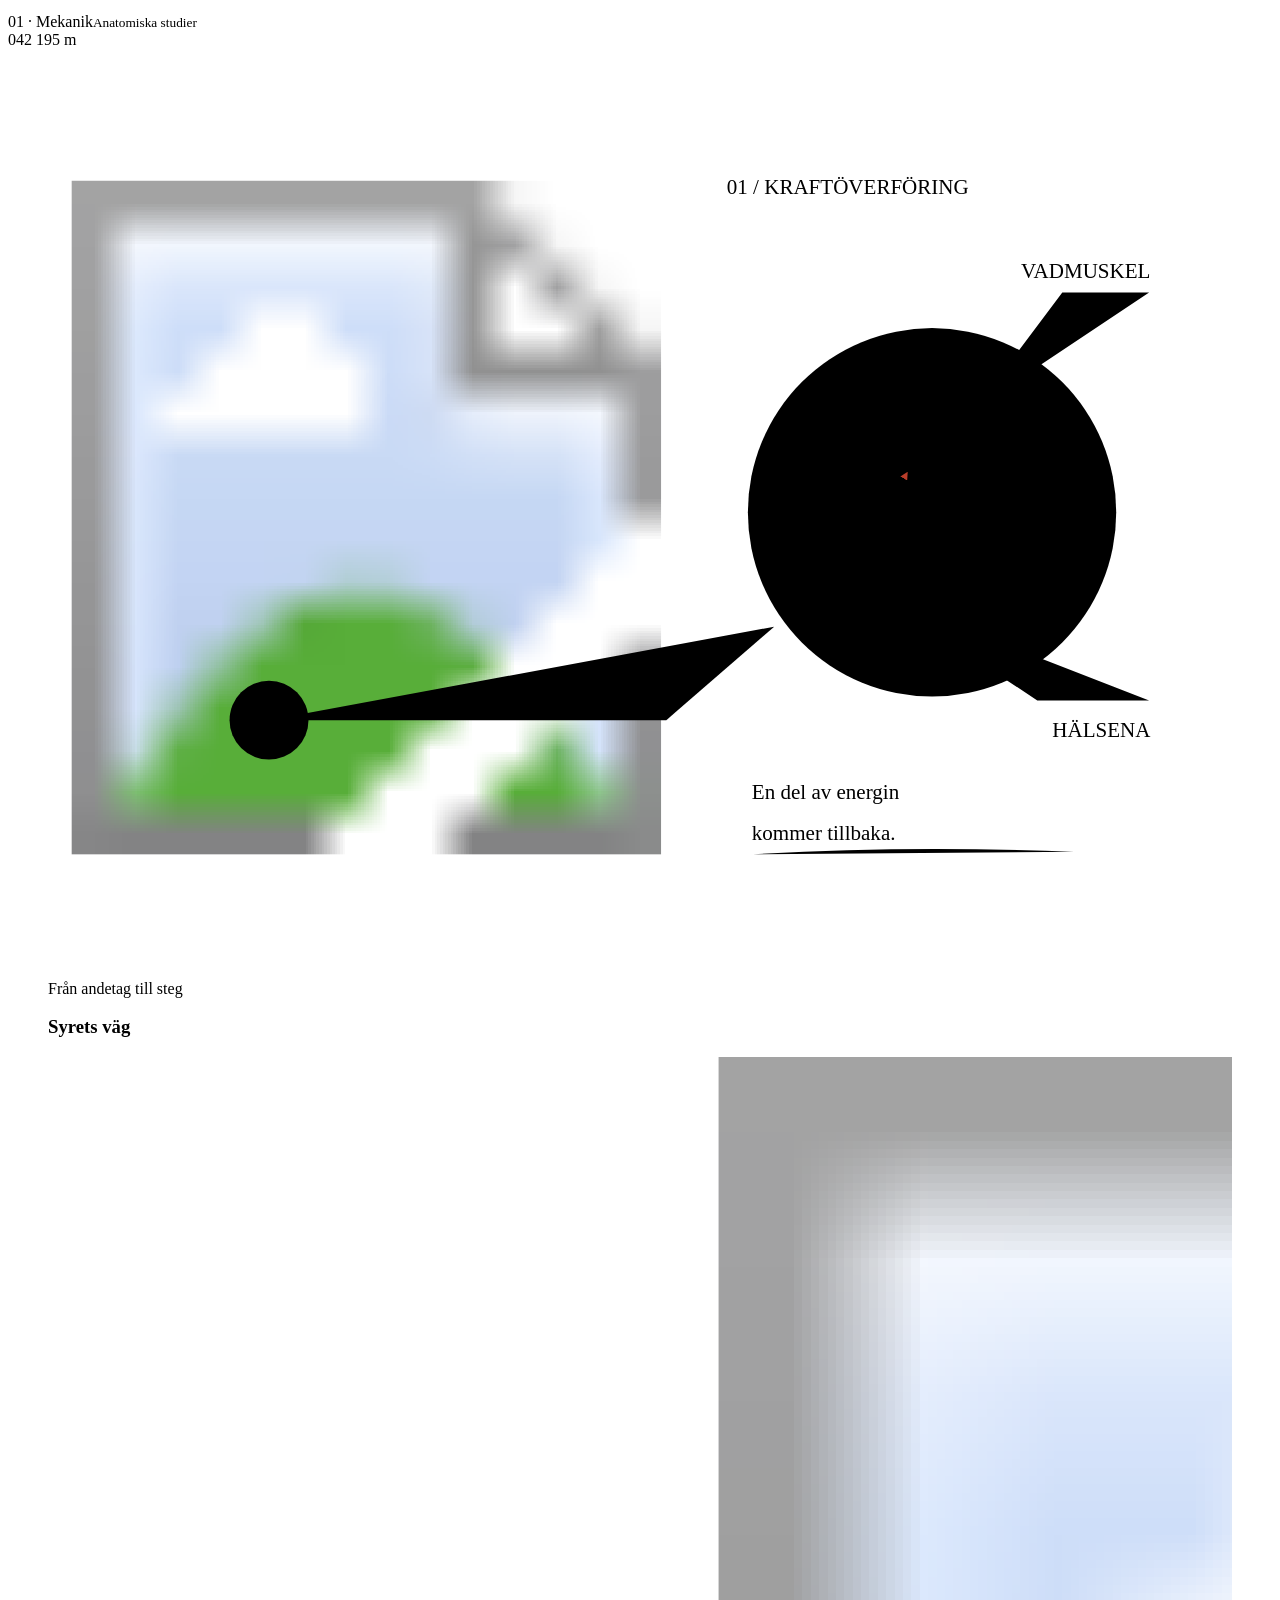
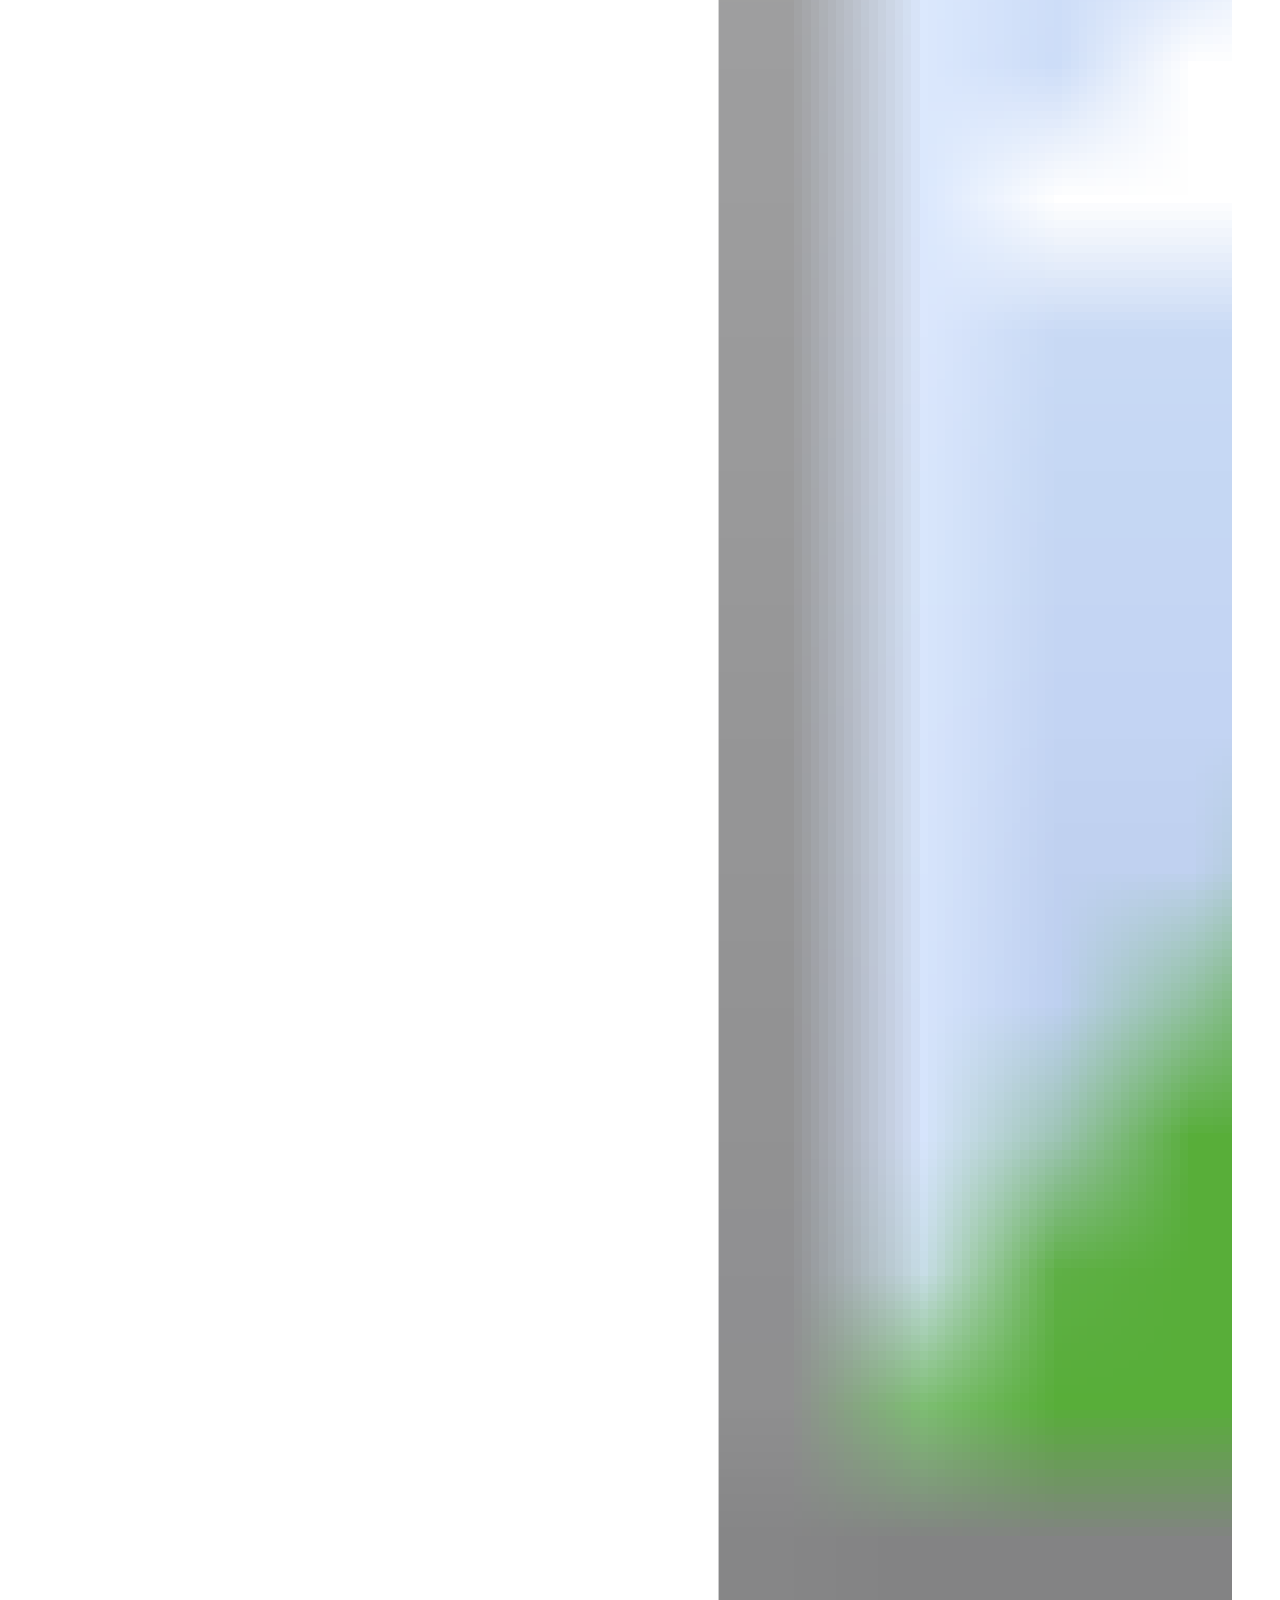
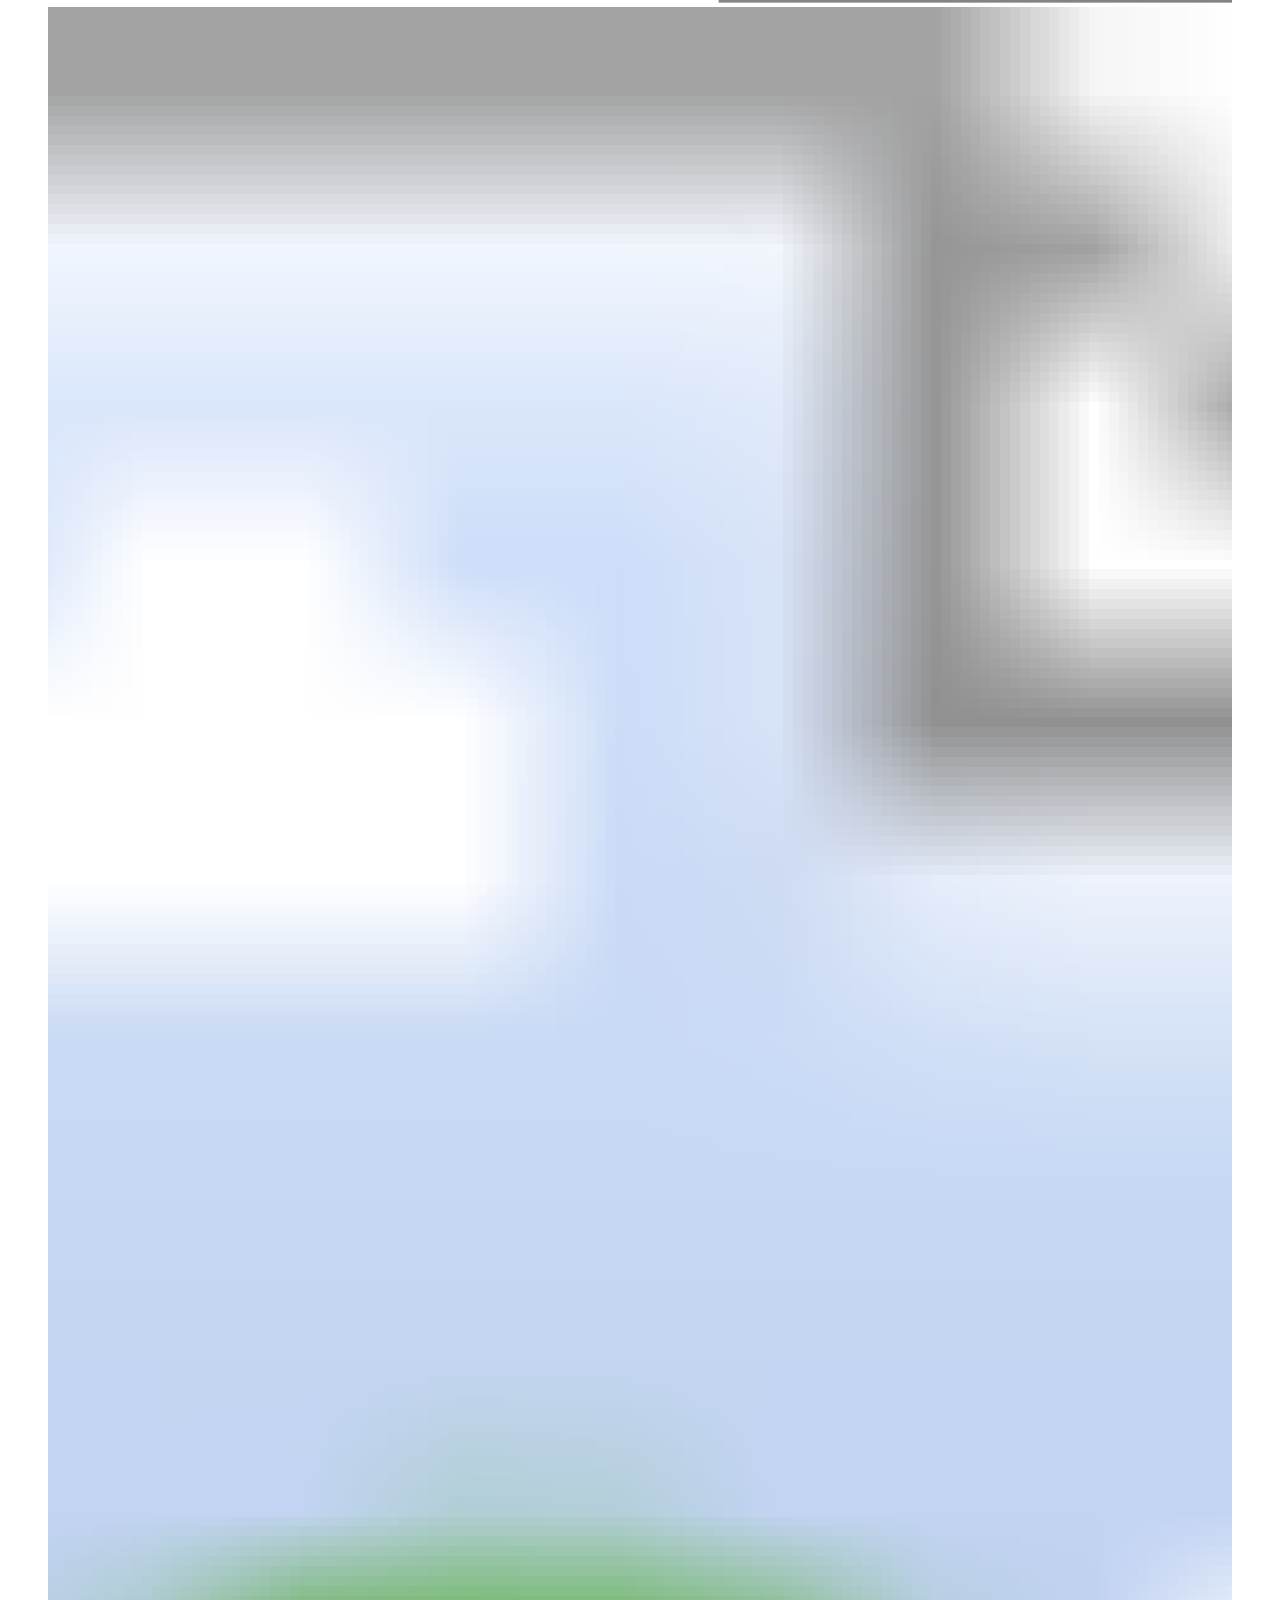
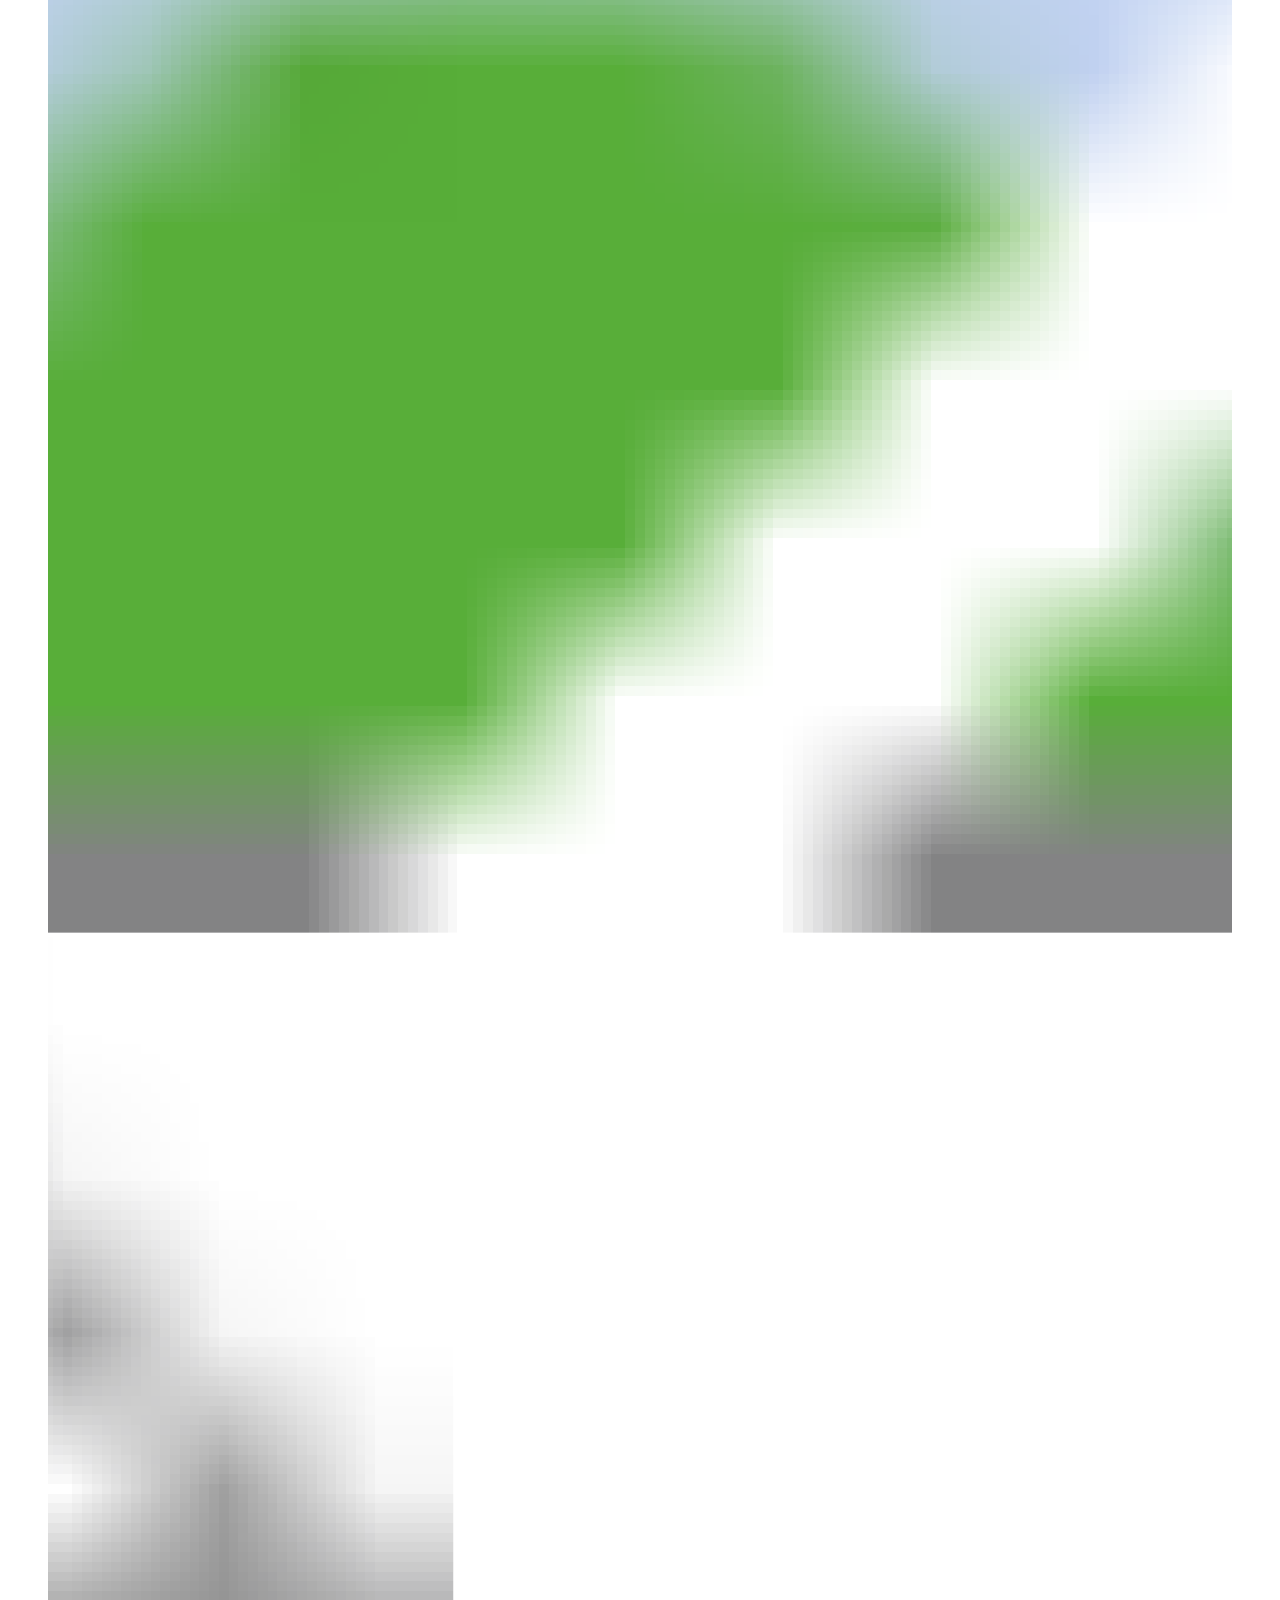
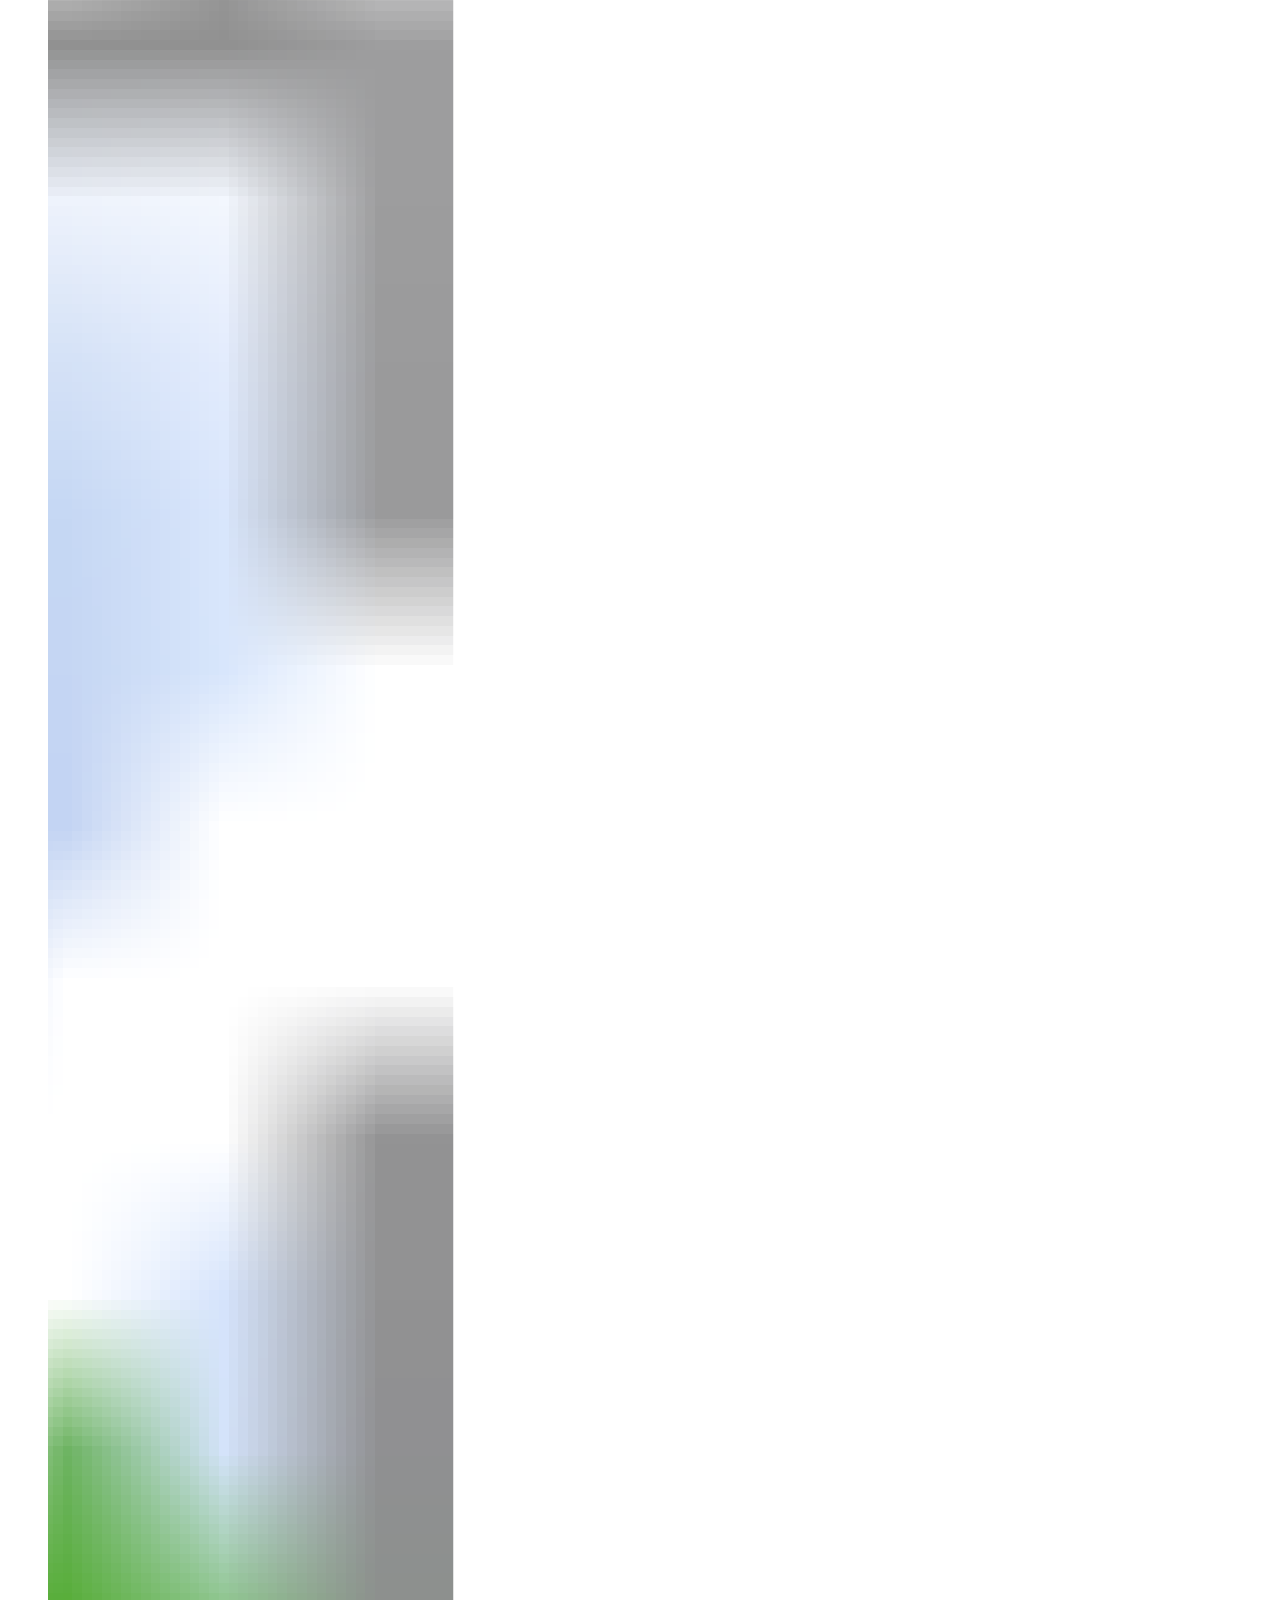
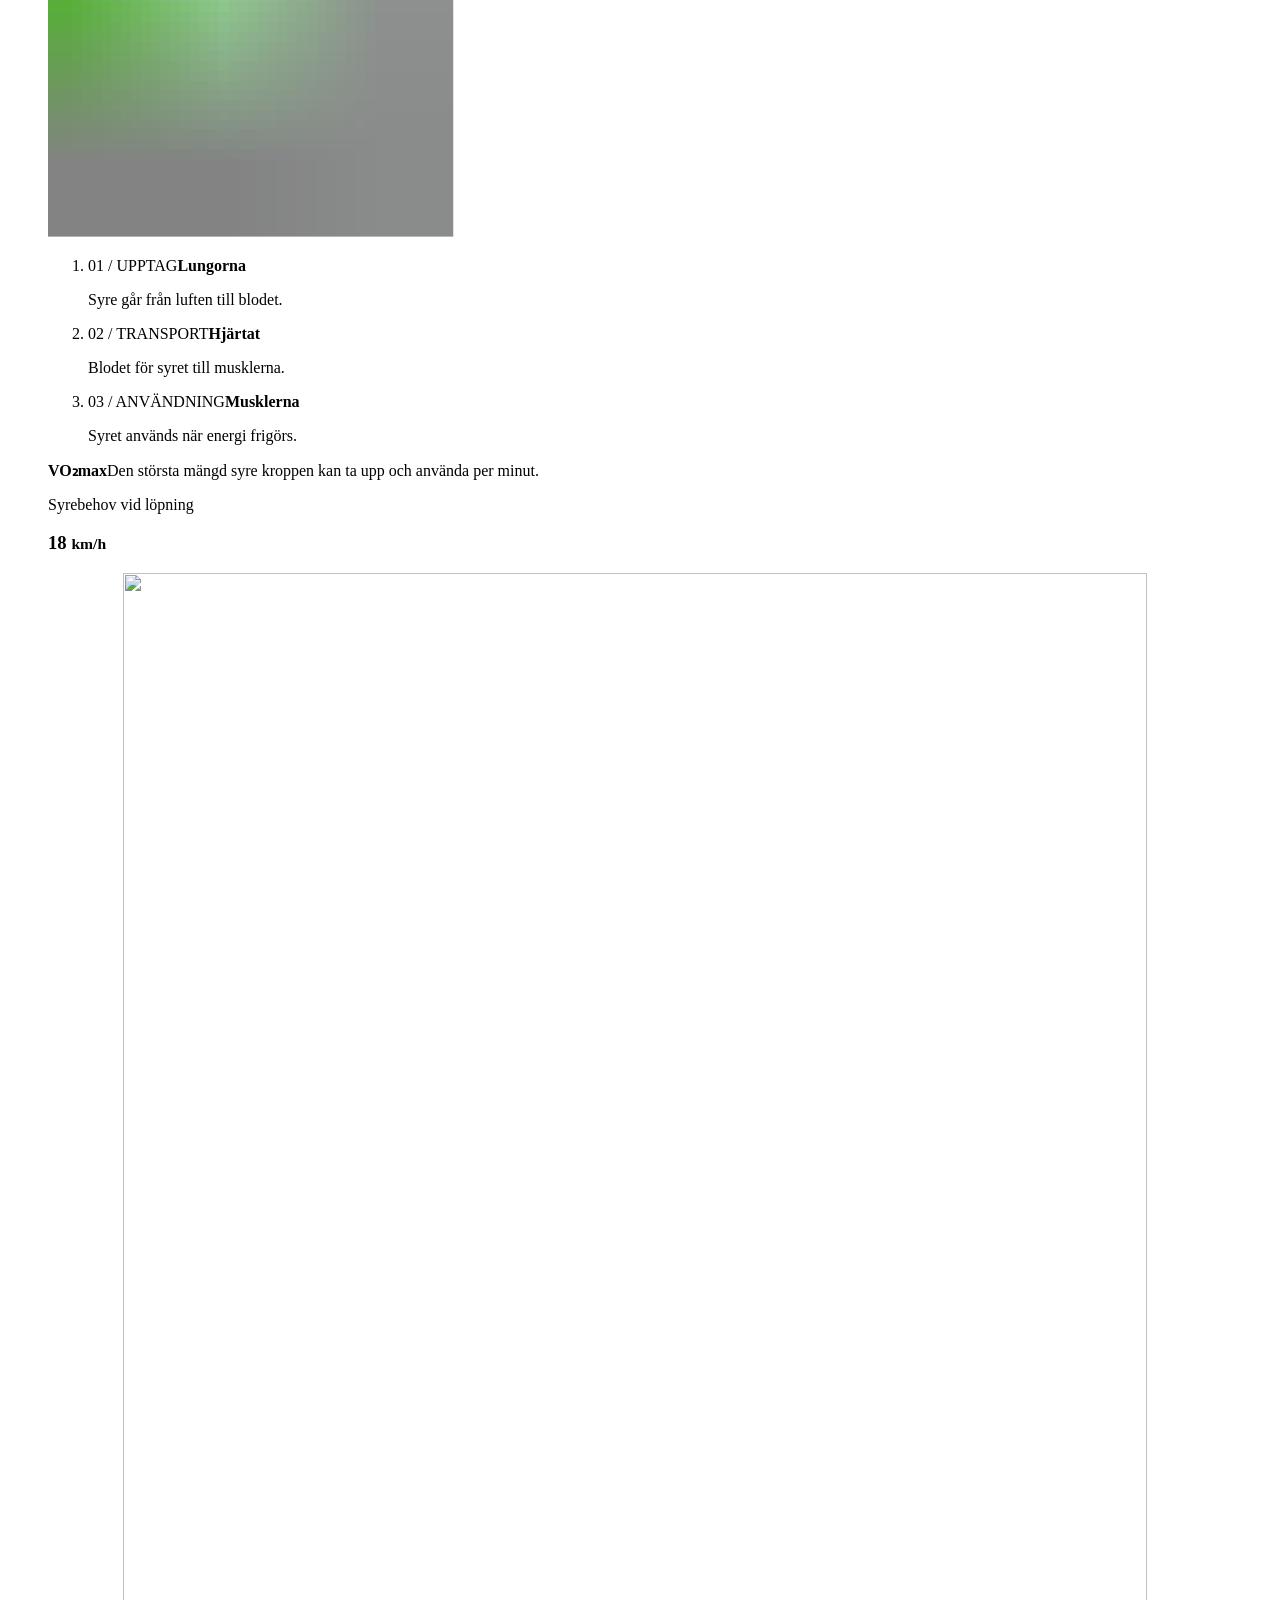
==== commit 67c4660c: "Complete plainx publication paths and home link" ====
--- a/index.html
+++ b/index.html
@@ -12,7 +12,7 @@
     <meta property="og:url" content="https://plainx.dev/posts/hur-langt-racker-almgrens-fart" />
     <meta property="og:title" content="Hur långt räcker Almgrens fart?" />
     <meta property="og:description" content="En visuell berättelse om Andreas Almgrens maratondebut, New Yorks banrekord och farten genom 42 195 meter." />
-    <meta property="og:image" content="https://plainx.dev/scrolly-endurance/og.png" />
+    <meta property="og:image" content="https://plainx.dev/scrolly-endurance/assets/og.png" />
     <meta property="og:image:width" content="1200" />
     <meta property="og:image:height" content="630" />
     <meta property="og:image:type" content="image/png" />
@@ -20,11 +20,11 @@
     <meta name="twitter:card" content="summary_large_image" />
     <meta name="twitter:title" content="Hur långt räcker Almgrens fart?" />
     <meta name="twitter:description" content="En visuell berättelse om Andreas Almgrens maratondebut, New Yorks banrekord och farten genom 42 195 meter." />
-    <meta name="twitter:image" content="https://plainx.dev/scrolly-endurance/og.png" />
+    <meta name="twitter:image" content="https://plainx.dev/scrolly-endurance/assets/og.png" />
     <meta name="twitter:image:alt" content="Rubriken Hur långt räcker Almgrens fart? bredvid en illustrerad löparklunga på en New York-bro." />
     <title>Kommer Almgren att slå banrekordet i New York Marathon?</title>
-    <link rel="stylesheet" href="styles.css?v=neutral-copy-21" />
-    <script src="app.js?v=neutral-copy-21" defer></script>
+    <link rel="stylesheet" href="/scrolly-endurance/styles.css?v=publication-22" />
+    <script src="/scrolly-endurance/app.js?v=neutral-copy-21" defer></script>
   </head>
   <body>
     <a class="skip-link" href="#story">Hoppa till berättelsen</a>
@@ -43,7 +43,7 @@
           <p class="hero__masthead"><span>New York Marathon</span><span>1 november 2026</span></p>
           <h1 class="hero__headline"><span>Hur långt räcker</span><span>Almgrens <em>fart?</em></span></h1>
           <figure class="hero__art">
-            <img src="assets/marathon-poster-diverse.png" width="1536" height="1024" fetchpriority="high" alt="Affischillustration av ett löparfält på en hängbro, med New Yorks skyline över vattnet. Blått och mörkgrönt med röda och gula inslag." />
+            <img src="/scrolly-endurance/assets/marathon-poster-diverse.png" width="1536" height="1024" fetchpriority="high" alt="Affischillustration av ett löparfält på en hängbro, med New Yorks skyline över vattnet. Blått och mörkgrönt med röda och gula inslag." />
             <figcaption>New York · 42,195 kilometer · Fem stadsdelar</figcaption>
           </figure>
           <p class="hero__lead">Andreas Almgren ska springa sitt första maraton. Kan han slå New Yorks banrekord? Vad krävs för att hålla farten genom <strong>42 195 meter?</strong></p>
@@ -181,7 +181,7 @@
                     <clipPath id="calf-detail-clip"><circle cx="672" cy="340" r="139" /></clipPath>
                     <marker id="mechanics-arrow" markerWidth="6" markerHeight="6" refX="5" refY="3" orient="auto"><path d="M0 0L6 3L0 6Z" fill="#b93d2a" /></marker>
                   </defs>
-                  <image href="assets/runner-anatomy.png" x="18" y="8" width="448" height="672" />
+                  <image href="/scrolly-endurance/assets/runner-anatomy.png" x="18" y="8" width="448" height="672" />
                   <path class="anatomy-ground" d="M70 620H460" />
                   <path class="anatomy-leader" d="M168 498L470 498L552 427" />
                   <circle class="anatomy-target" cx="168" cy="498" r="30" />
@@ -189,7 +189,7 @@
                     <g clip-path="url(#calf-detail-clip)">
                       <circle class="detail-paper" cx="672" cy="340" r="140" />
                       <svg x="530" y="196" width="284" height="288" viewBox="150 910 350 390" preserveAspectRatio="xMidYMid slice">
-                        <image href="assets/runner-anatomy.png" width="1024" height="1536" />
+                        <image href="/scrolly-endurance/assets/runner-anatomy.png" width="1024" height="1536" />
                       </svg>
                     </g>
                     <circle class="anatomy-lens" cx="672" cy="340" r="140" />
@@ -207,9 +207,9 @@
               <figure class="phys-layer phys-layer--oxygen" aria-hidden="true" aria-label="Syrets väg: lungorna tar upp syre till blodet, hjärtat pumpar blodet och musklerna använder syret för att frigöra energi.">
                 <div class="oxygen-heading"><span class="anatomy-eyebrow">Från andetag till steg</span><h3>Syrets väg</h3></div>
                 <div class="oxygen-organs" aria-hidden="true">
-                  <svg viewBox="0 0 565 1024"><defs><clipPath id="lung-crop"><rect width="565" height="1024" /></clipPath></defs><image href="assets/oxygen-organs.png" width="1536" height="1024" clip-path="url(#lung-crop)" /></svg>
-                  <svg viewBox="570 0 480 1024"><defs><clipPath id="heart-crop"><rect x="570" width="480" height="1024" /></clipPath></defs><image href="assets/oxygen-organs.png" width="1536" height="1024" clip-path="url(#heart-crop)" /></svg>
-                  <svg viewBox="1050 0 485 1024"><defs><clipPath id="muscle-crop"><rect x="1050" width="485" height="1024" /></clipPath></defs><image href="assets/oxygen-organs.png" width="1536" height="1024" clip-path="url(#muscle-crop)" /></svg>
+                  <svg viewBox="0 0 565 1024"><defs><clipPath id="lung-crop"><rect width="565" height="1024" /></clipPath></defs><image href="/scrolly-endurance/assets/oxygen-organs.png" width="1536" height="1024" clip-path="url(#lung-crop)" /></svg>
+                  <svg viewBox="570 0 480 1024"><defs><clipPath id="heart-crop"><rect x="570" width="480" height="1024" /></clipPath></defs><image href="/scrolly-endurance/assets/oxygen-organs.png" width="1536" height="1024" clip-path="url(#heart-crop)" /></svg>
+                  <svg viewBox="1050 0 485 1024"><defs><clipPath id="muscle-crop"><rect x="1050" width="485" height="1024" /></clipPath></defs><image href="/scrolly-endurance/assets/oxygen-organs.png" width="1536" height="1024" clip-path="url(#muscle-crop)" /></svg>
                 </div>
                 <ol class="oxygen-stations">
                   <li><span>01 / UPPTAG</span><strong>Lungorna</strong><p>Syre går från luften till blodet.</p></li>
@@ -221,8 +221,8 @@
               <figure class="phys-layer phys-layer--economy" aria-hidden="true" aria-label="Två illustrativa löpare vid samma fart, 18 kilometer i timmen. Löpare B behöver mindre syre per kilo kroppsvikt och har därför bättre löpekonomi. Staplarna är en principbild, inte mätdata.">
                 <div class="economy-heading"><span class="anatomy-eyebrow">Syrebehov vid löpning</span><h3>18 <small>km/h</small></h3></div>
                 <div class="economy-comparison">
-                  <div class="economy-person"><span class="economy-person__name">LÖPARE A</span><img src="assets/runner-anatomy.png" alt="" width="1024" height="1536" loading="lazy" /><div class="oxygen-meter oxygen-meter--higher"><i></i></div><strong>Mer syre</strong></div>
-                  <div class="economy-person"><span class="economy-person__name">LÖPARE B</span><img src="assets/runner-anatomy.png" alt="" width="1024" height="1536" loading="lazy" /><div class="oxygen-meter oxygen-meter--lower"><i></i></div><strong>Mindre syre</strong></div>
+                  <div class="economy-person"><span class="economy-person__name">LÖPARE A</span><img src="/scrolly-endurance/assets/runner-anatomy.png" alt="" width="1024" height="1536" loading="lazy" /><div class="oxygen-meter oxygen-meter--higher"><i></i></div><strong>Mer syre</strong></div>
+                  <div class="economy-person"><span class="economy-person__name">LÖPARE B</span><img src="/scrolly-endurance/assets/runner-anatomy.png" alt="" width="1024" height="1536" loading="lazy" /><div class="oxygen-meter oxygen-meter--lower"><i></i></div><strong>Mindre syre</strong></div>
                 </div>
                 <p class="economy-method">Syrebehov per kilo kroppsvikt vid samma fart.<br />Illustrativ jämförelse, inga uppmätta värden.</p>
               </figure>
@@ -328,6 +328,7 @@
               </div>
             </div>
           </details>
+          <p class="back-home"><a href="https://plainx.dev/">← Fler berättelser på (<i>x</i>)plain</a></p>
         </div>
       </footer>
     </main>
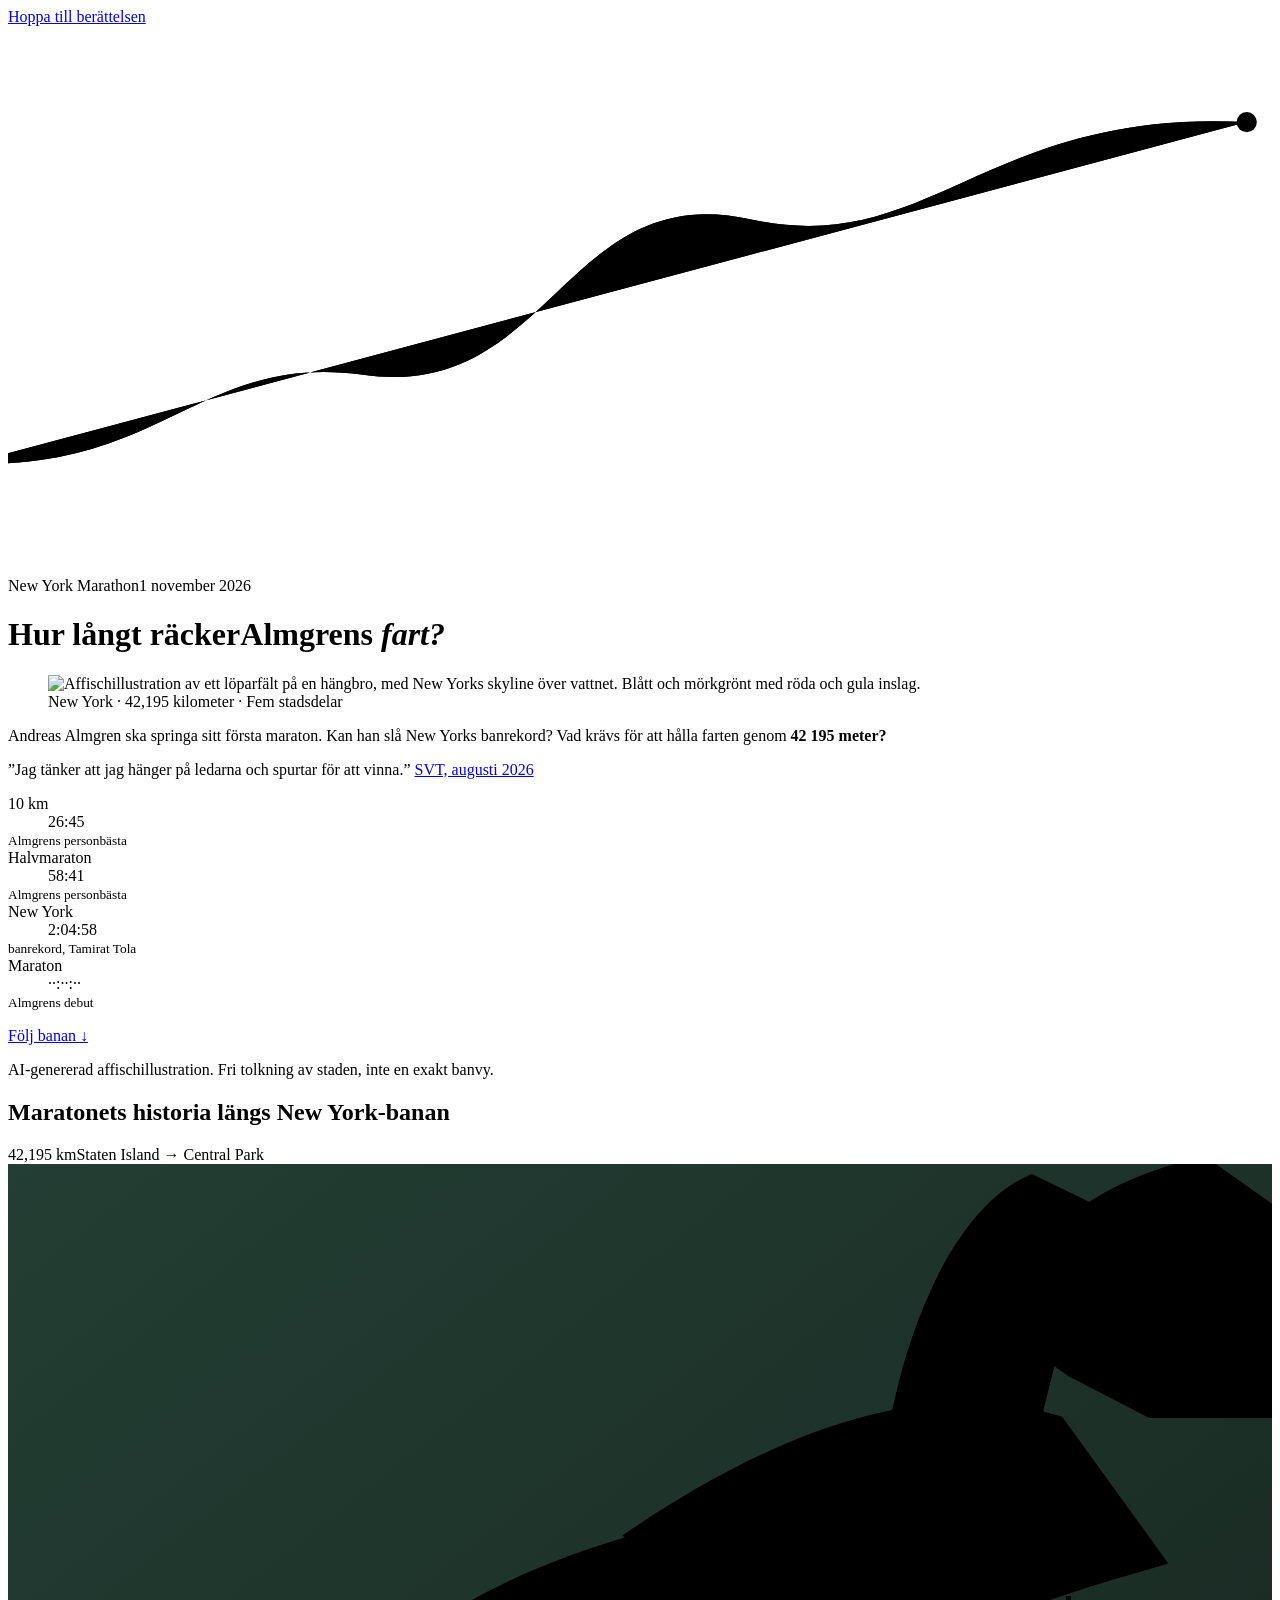
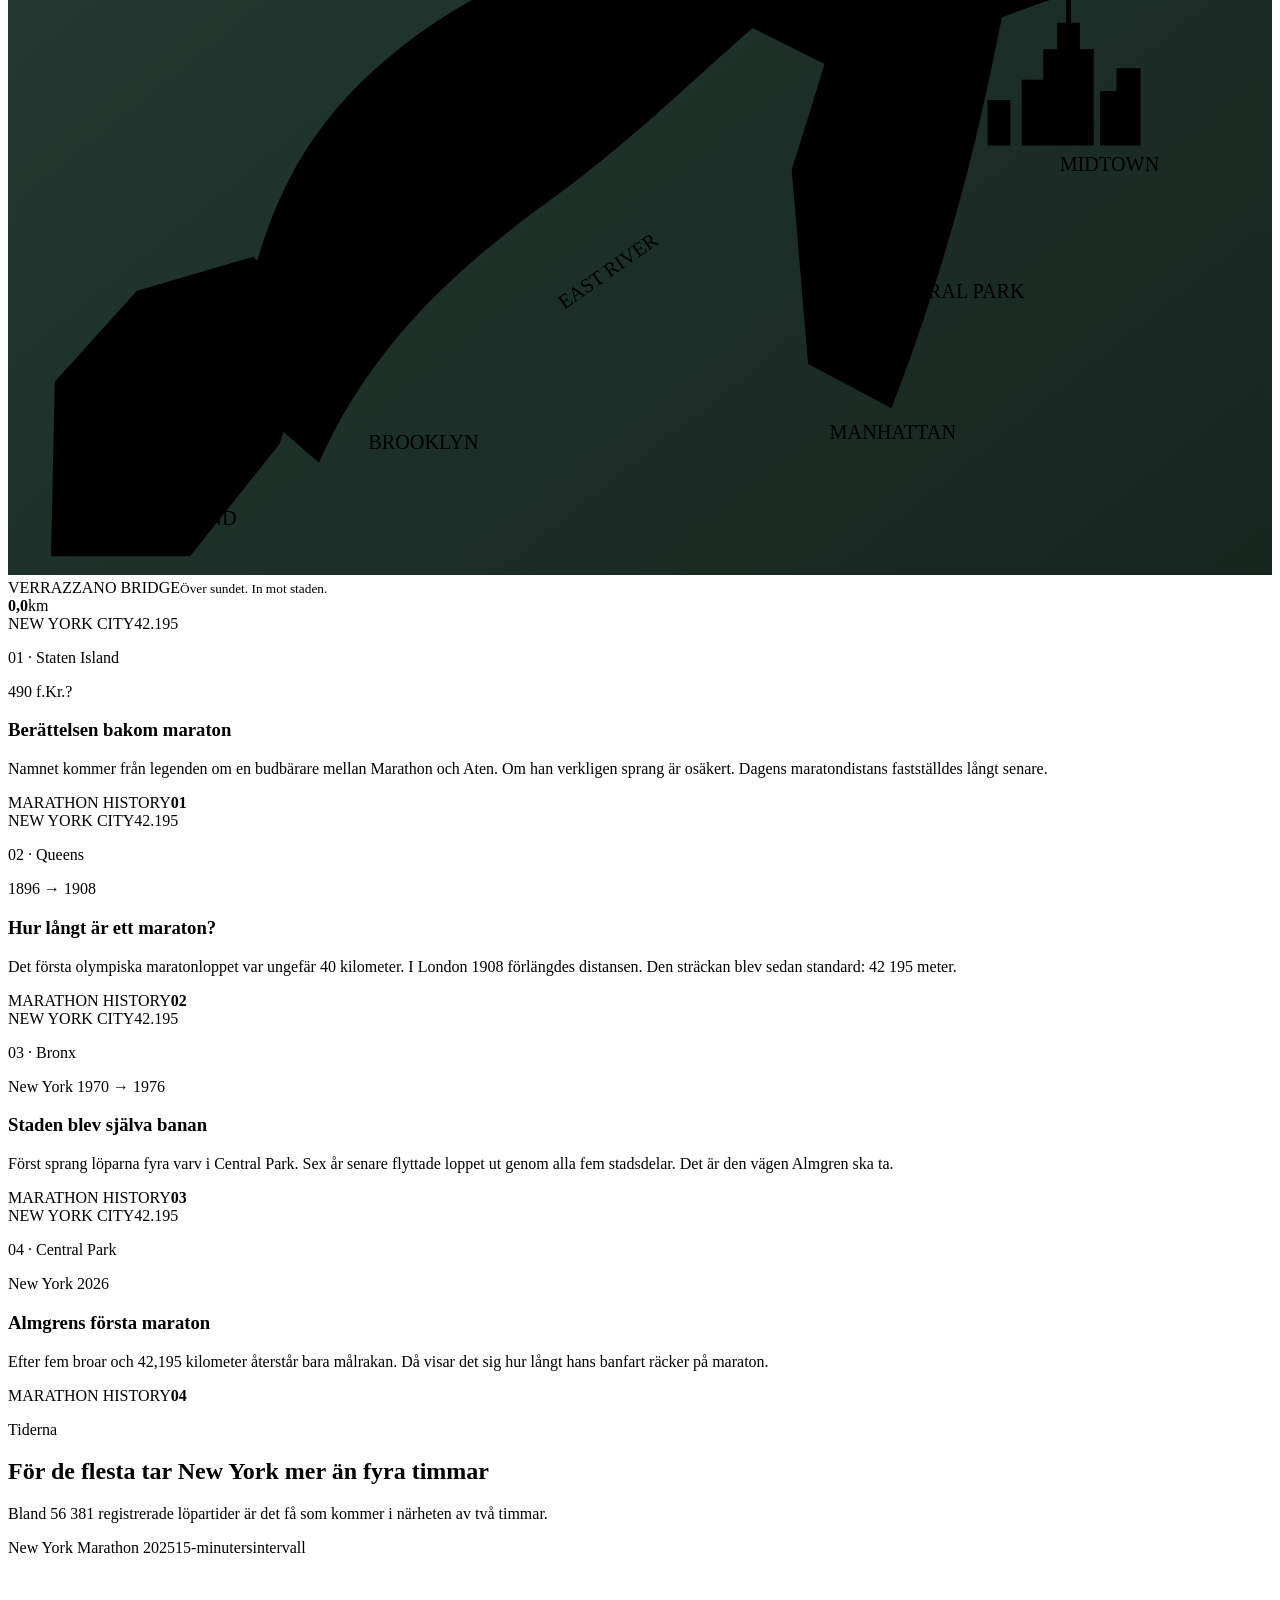
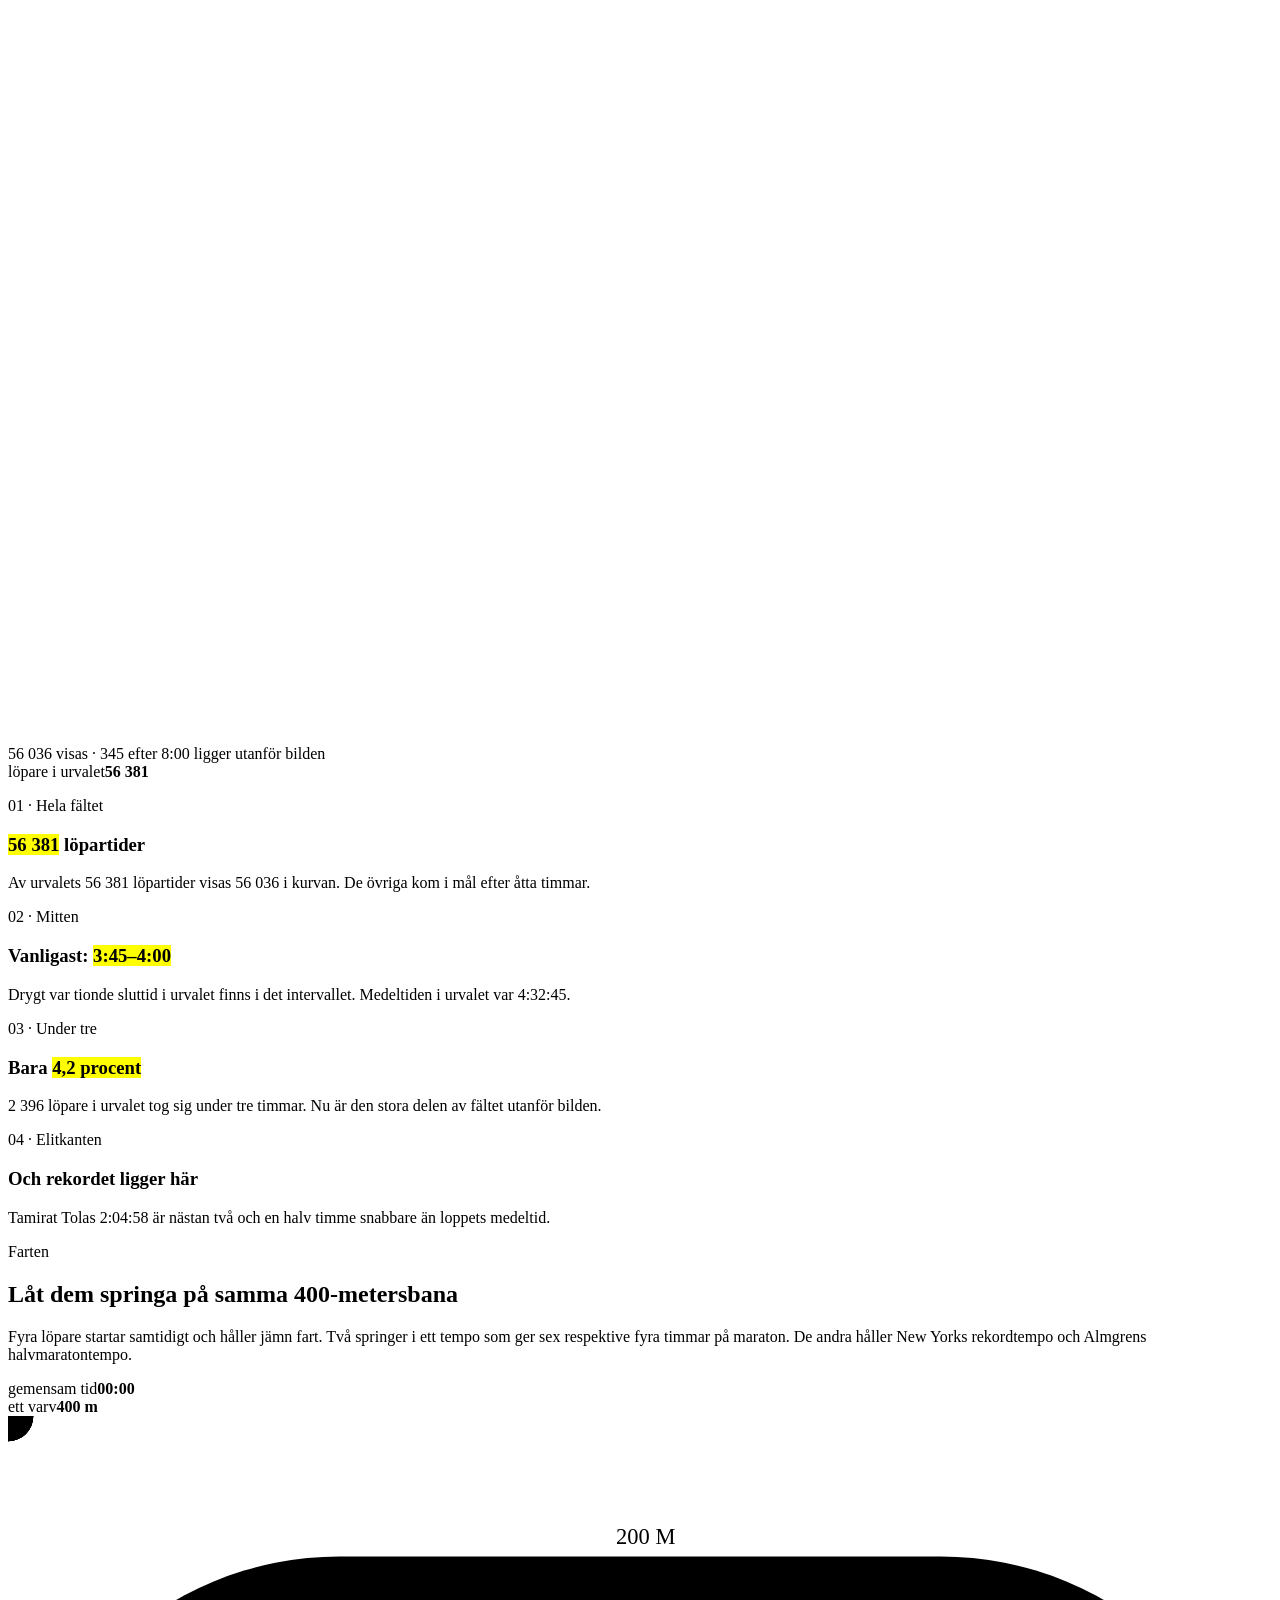
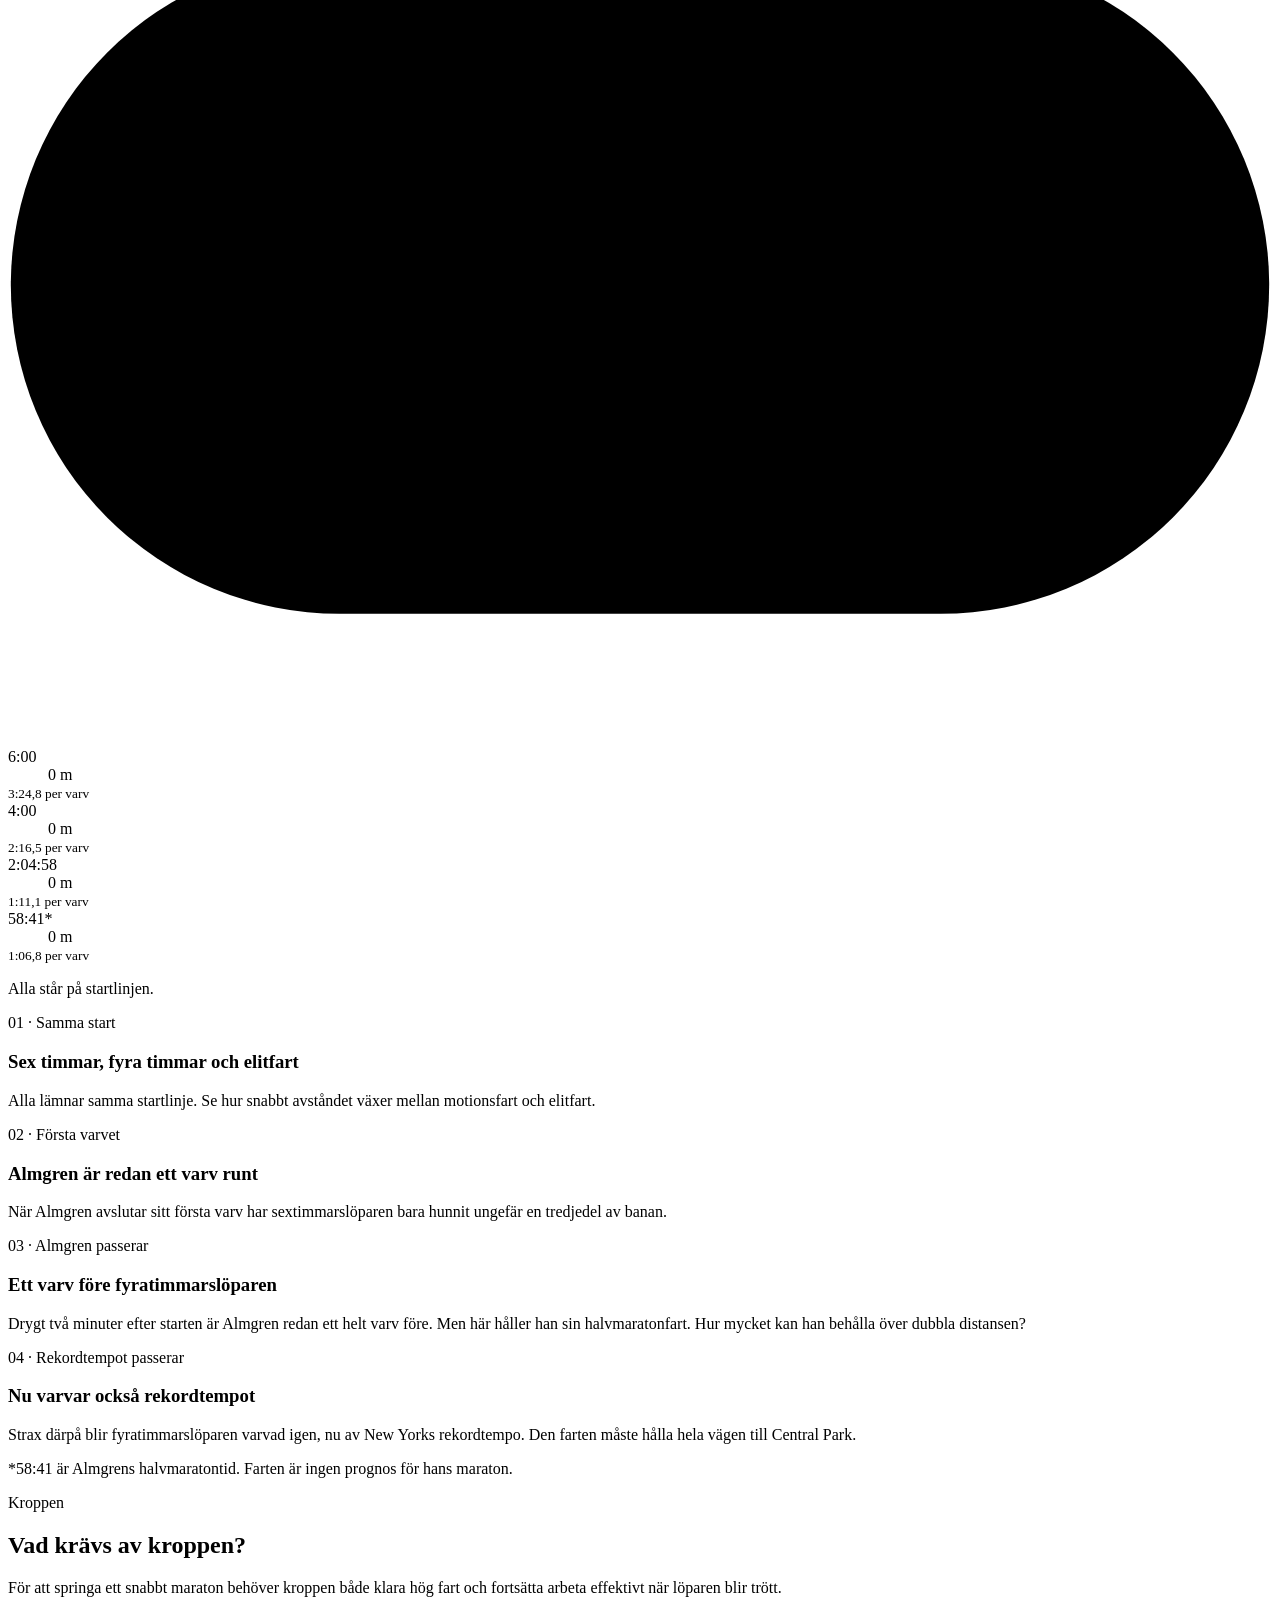
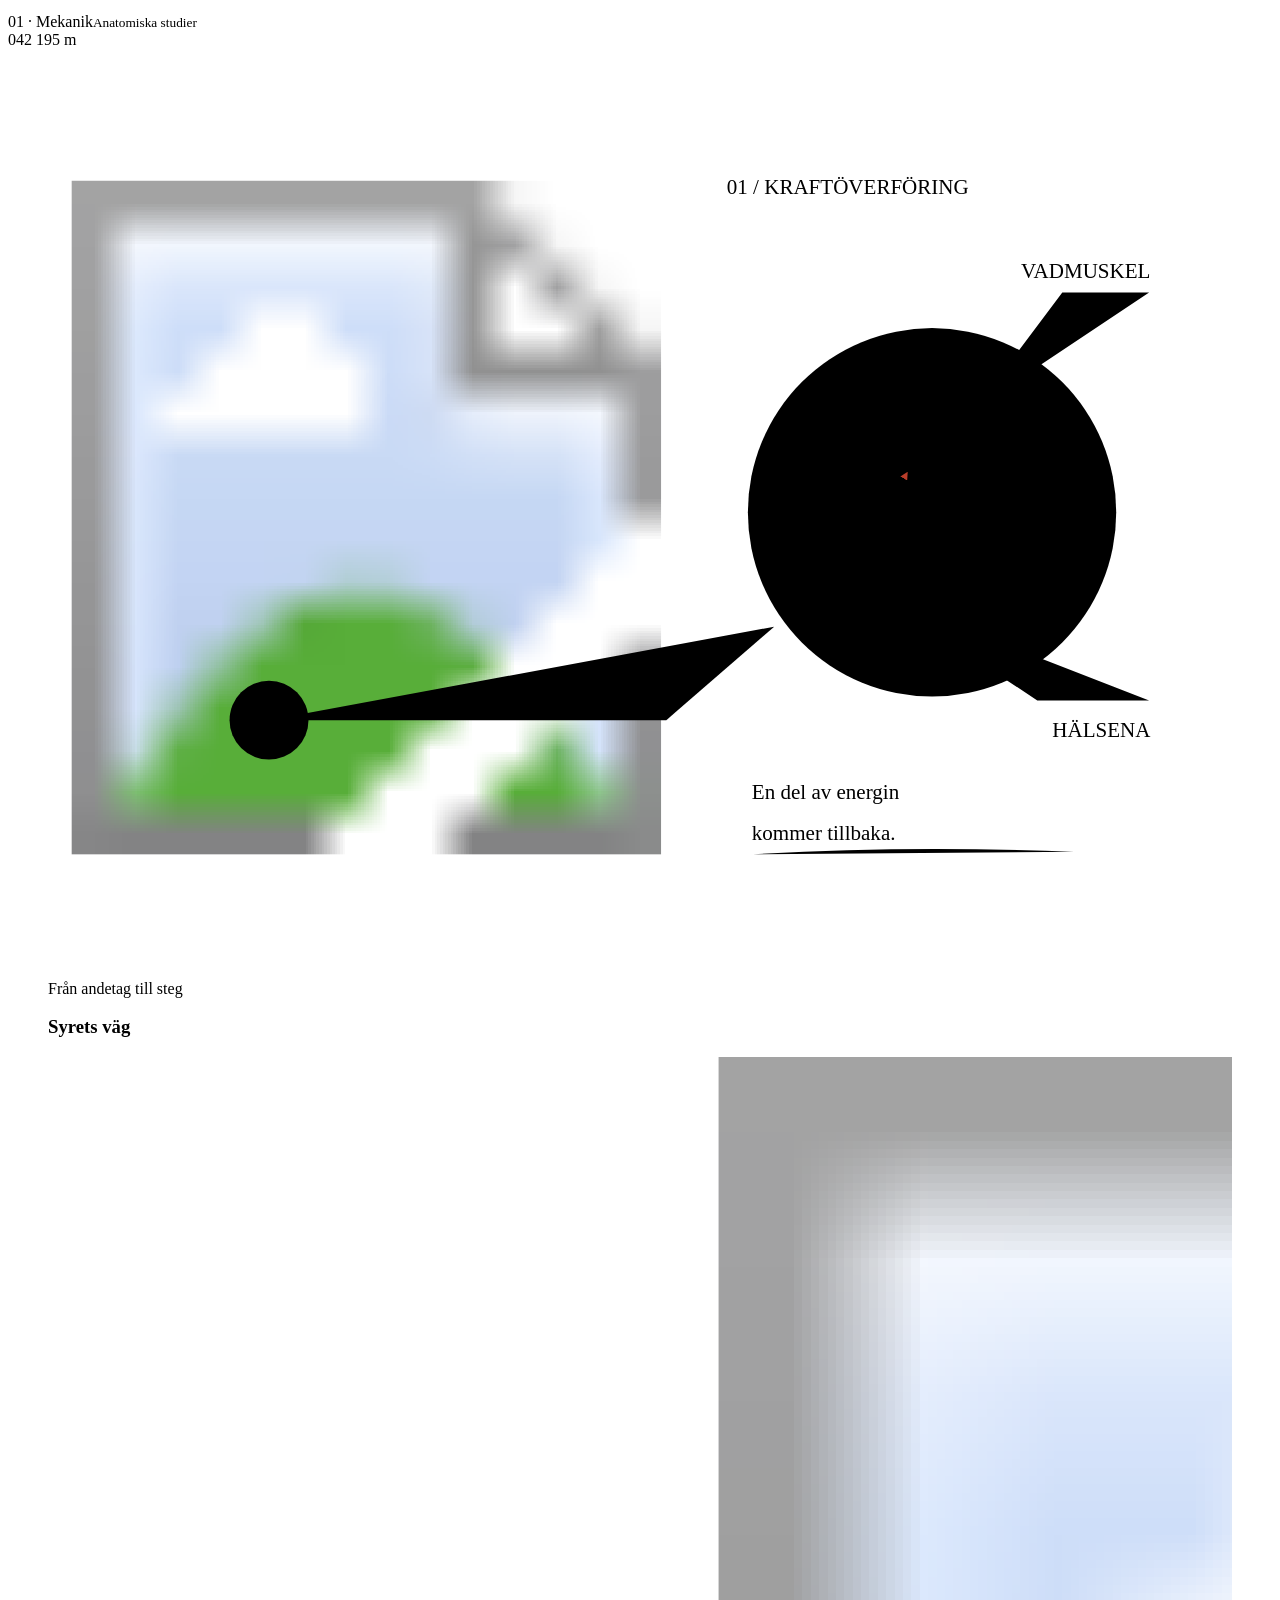
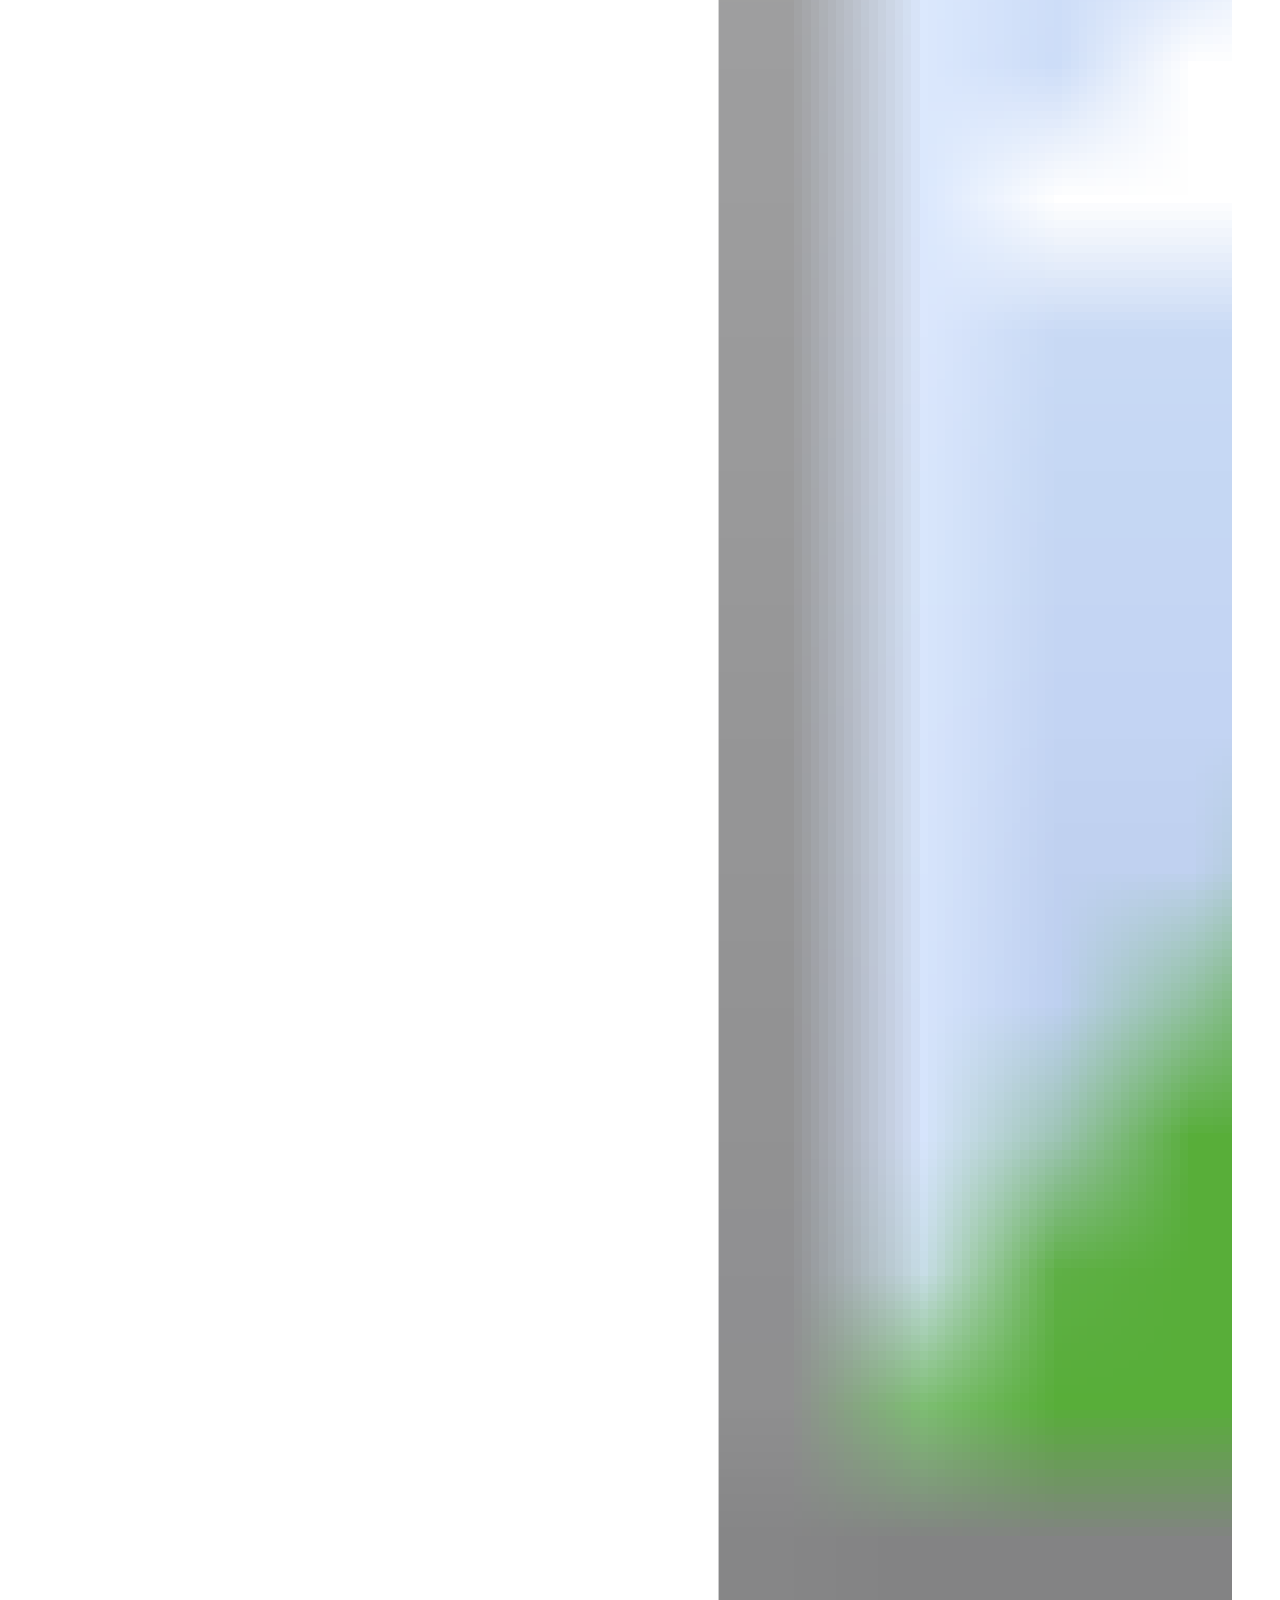
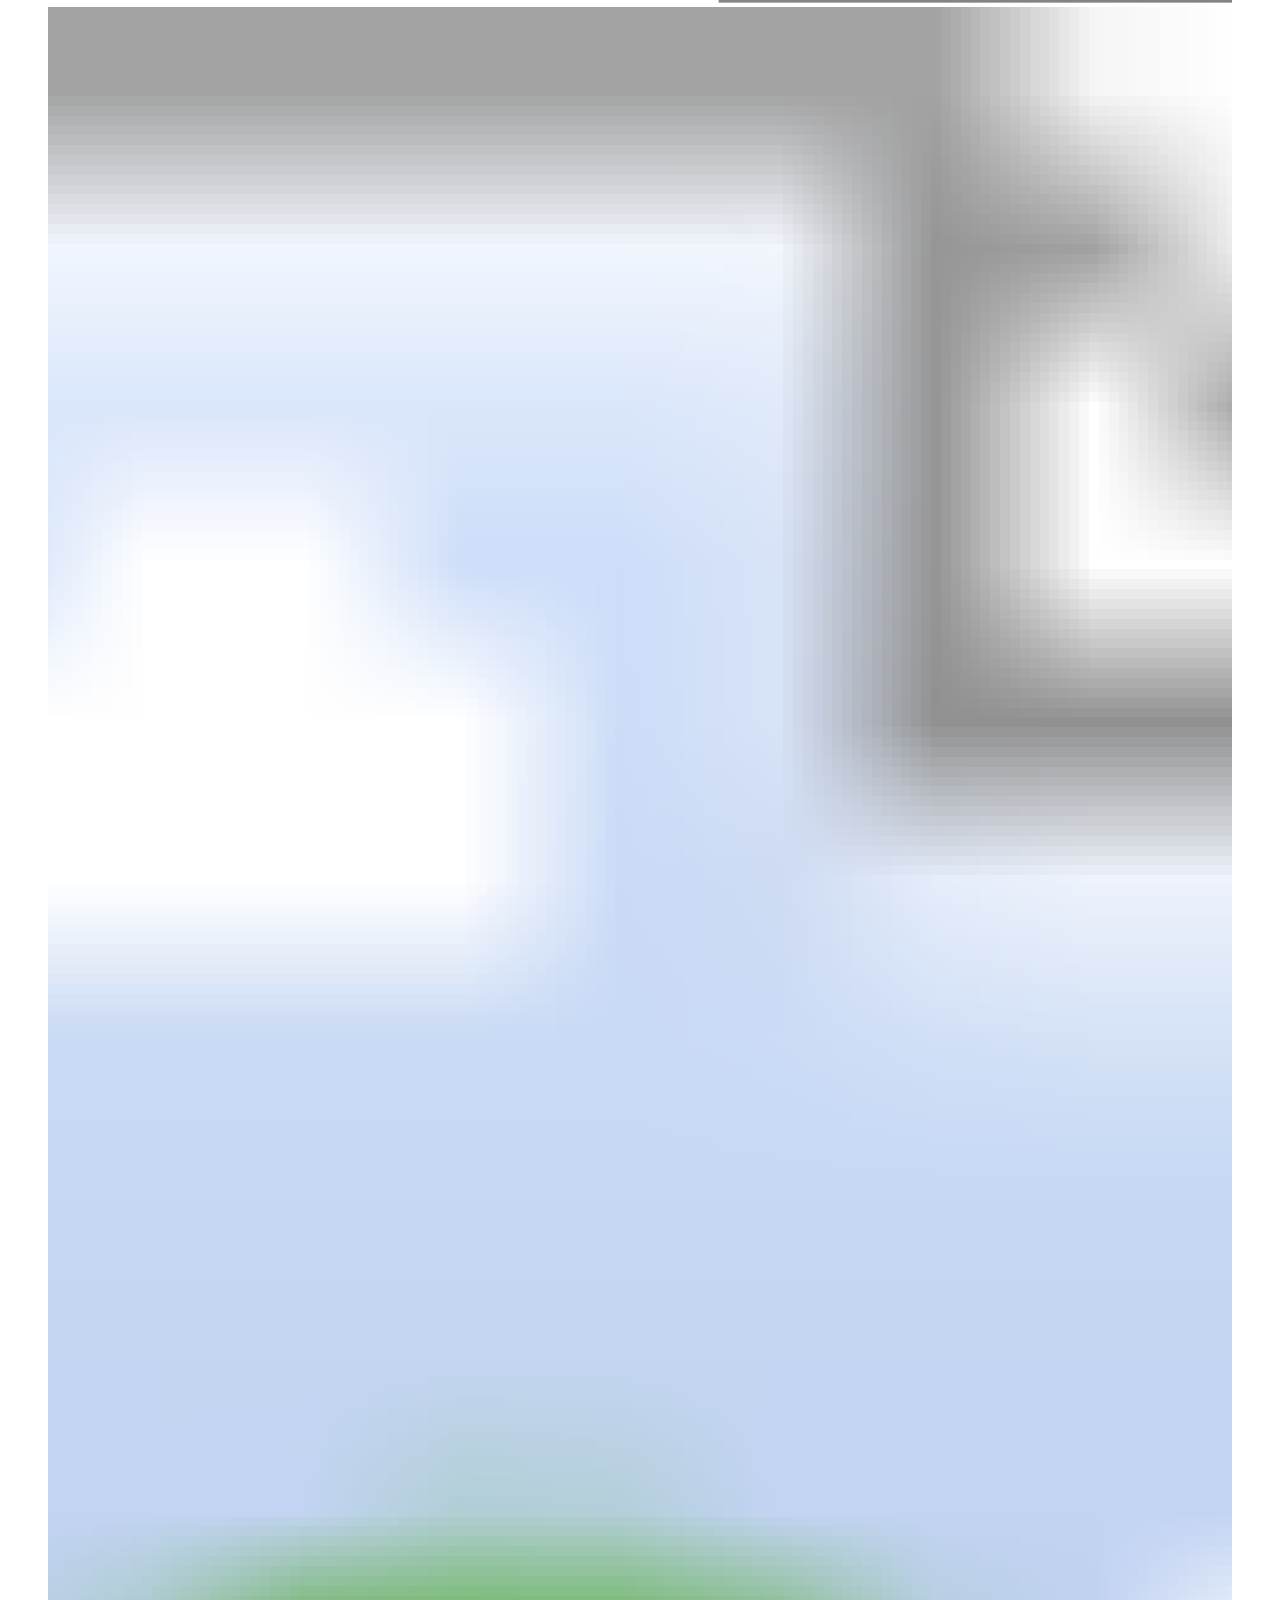
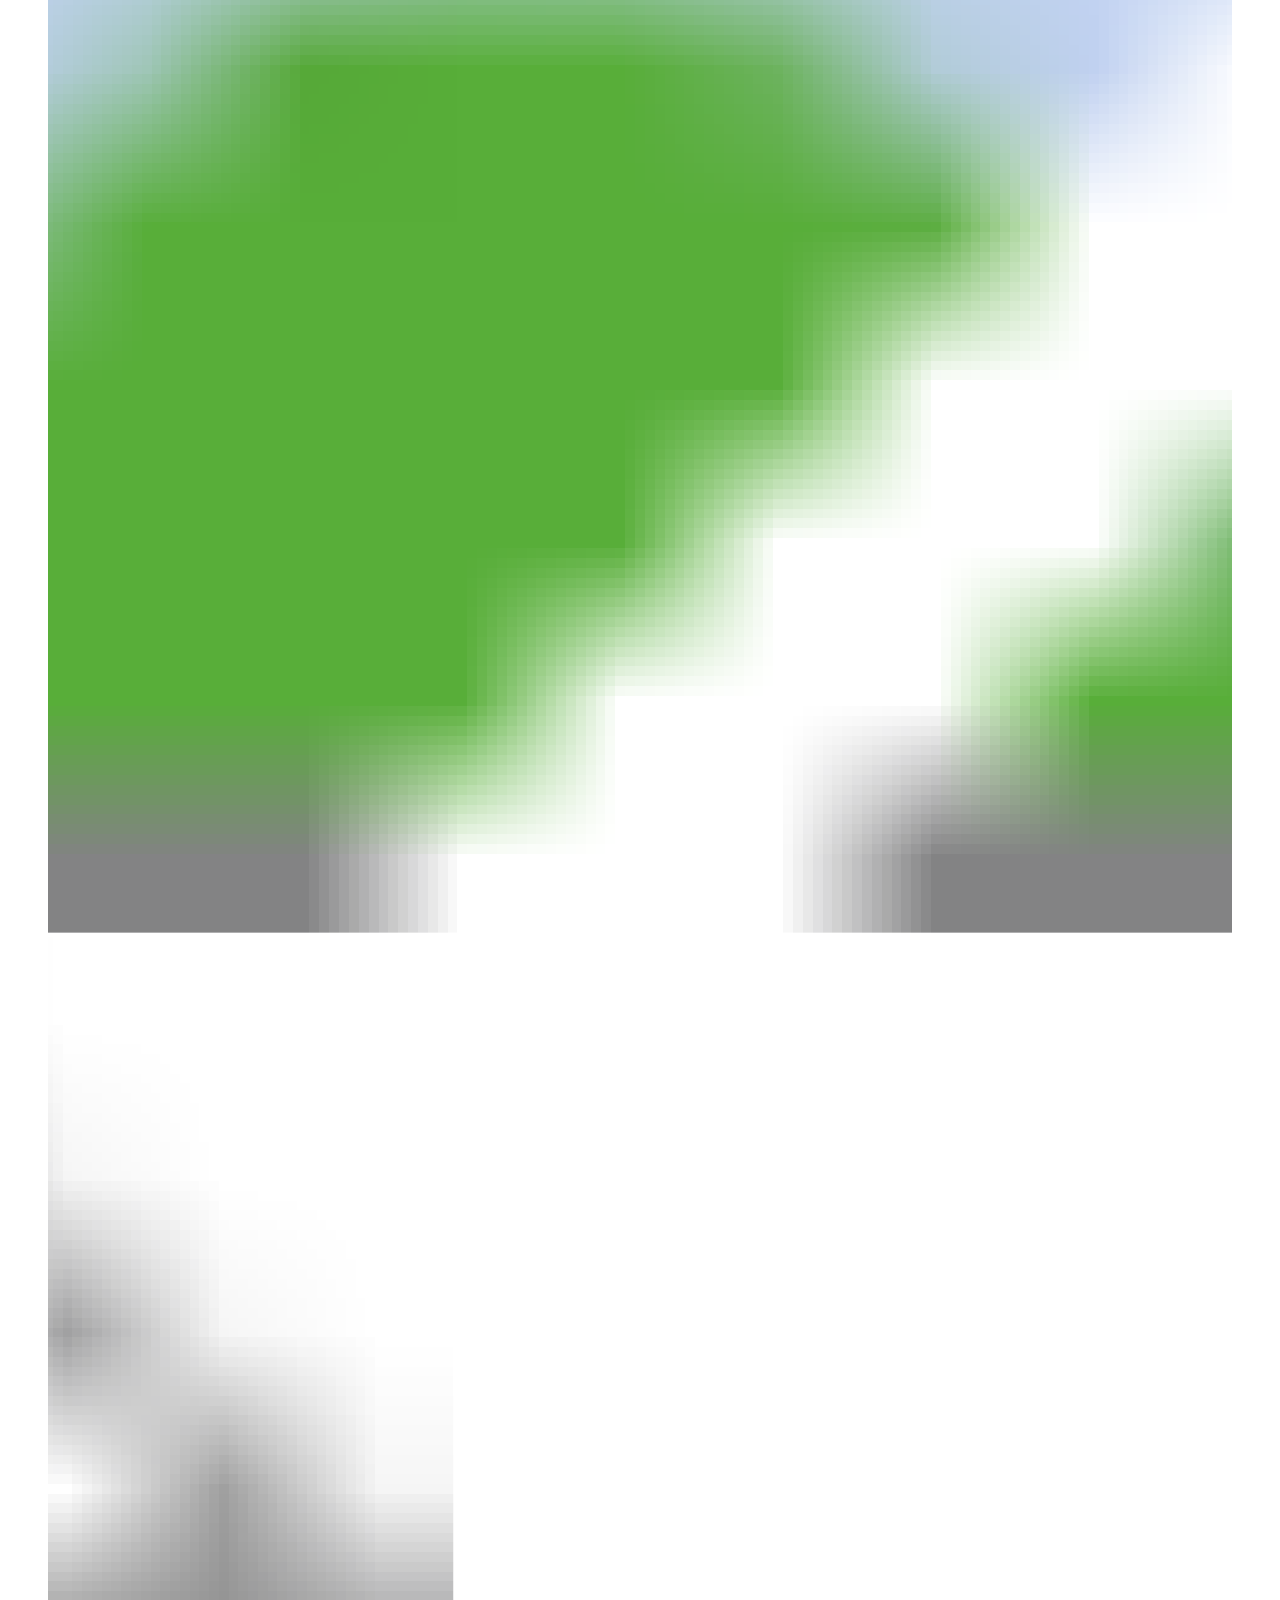
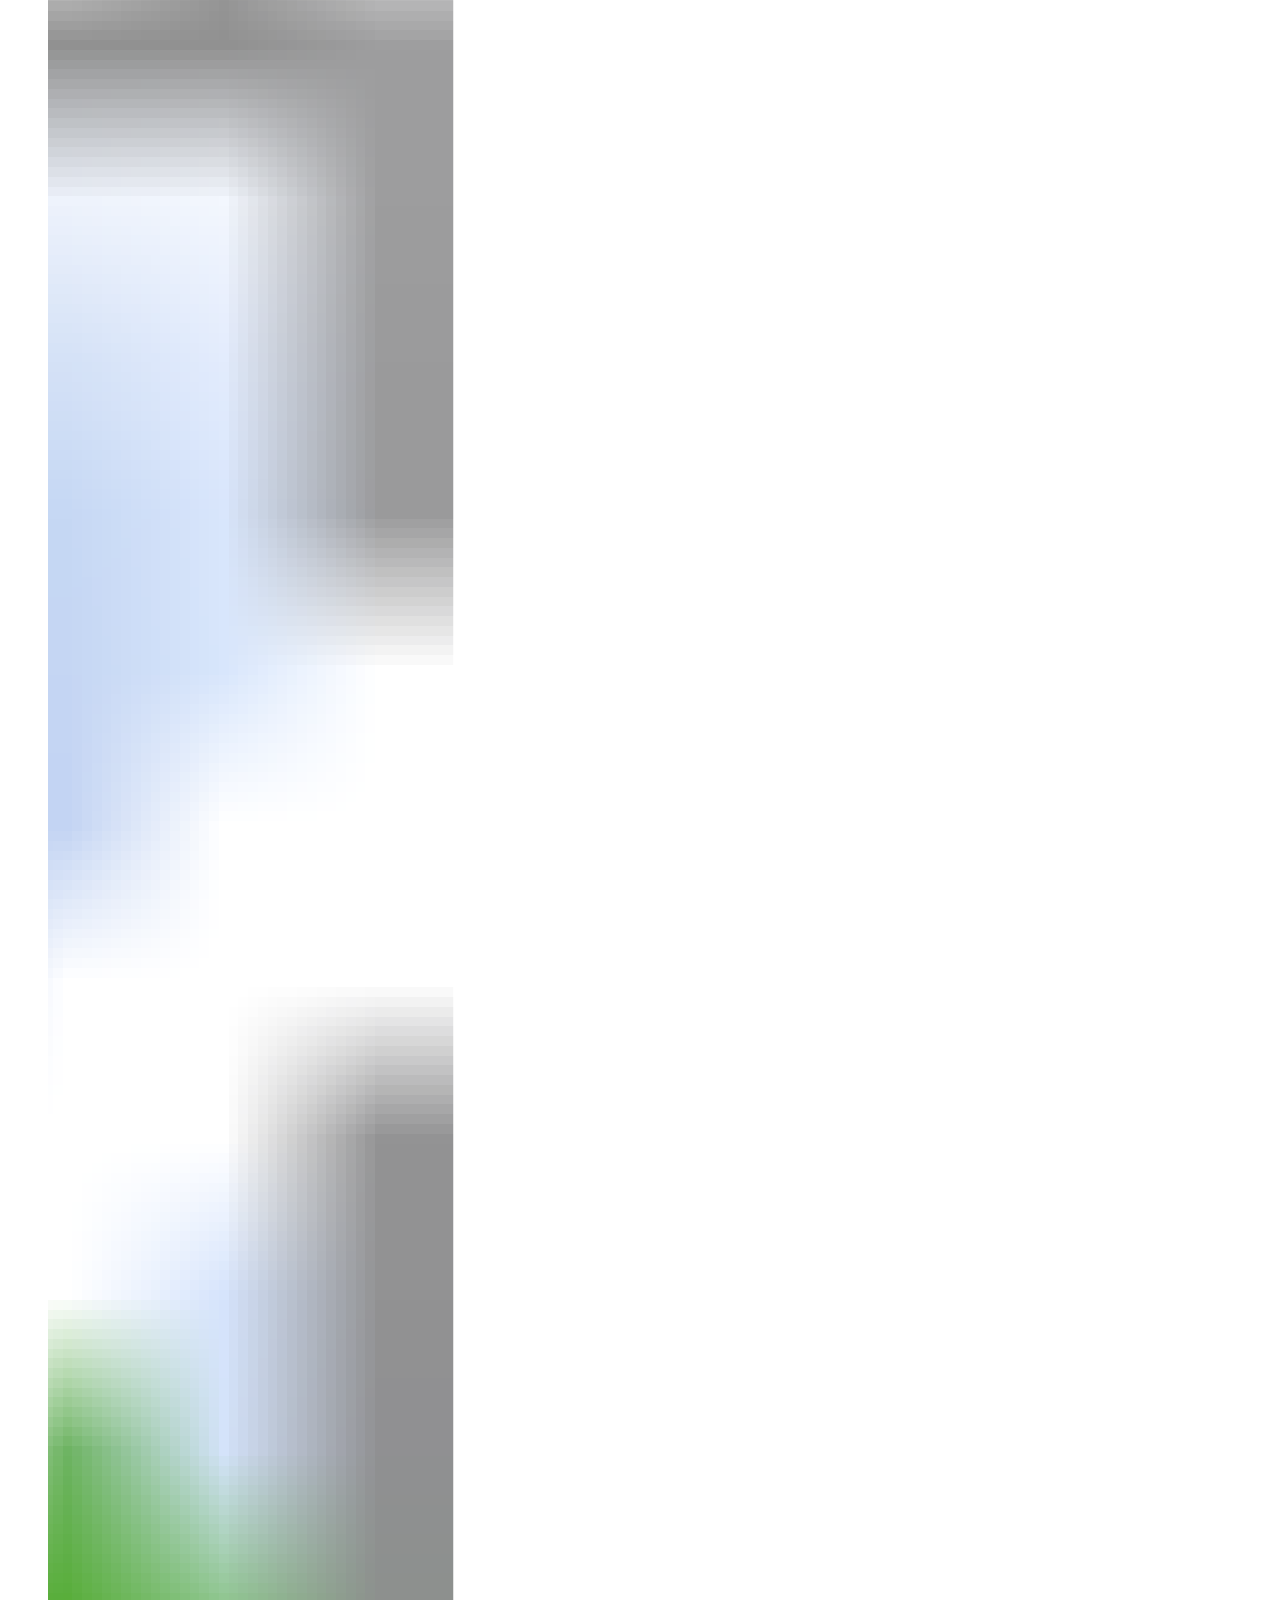
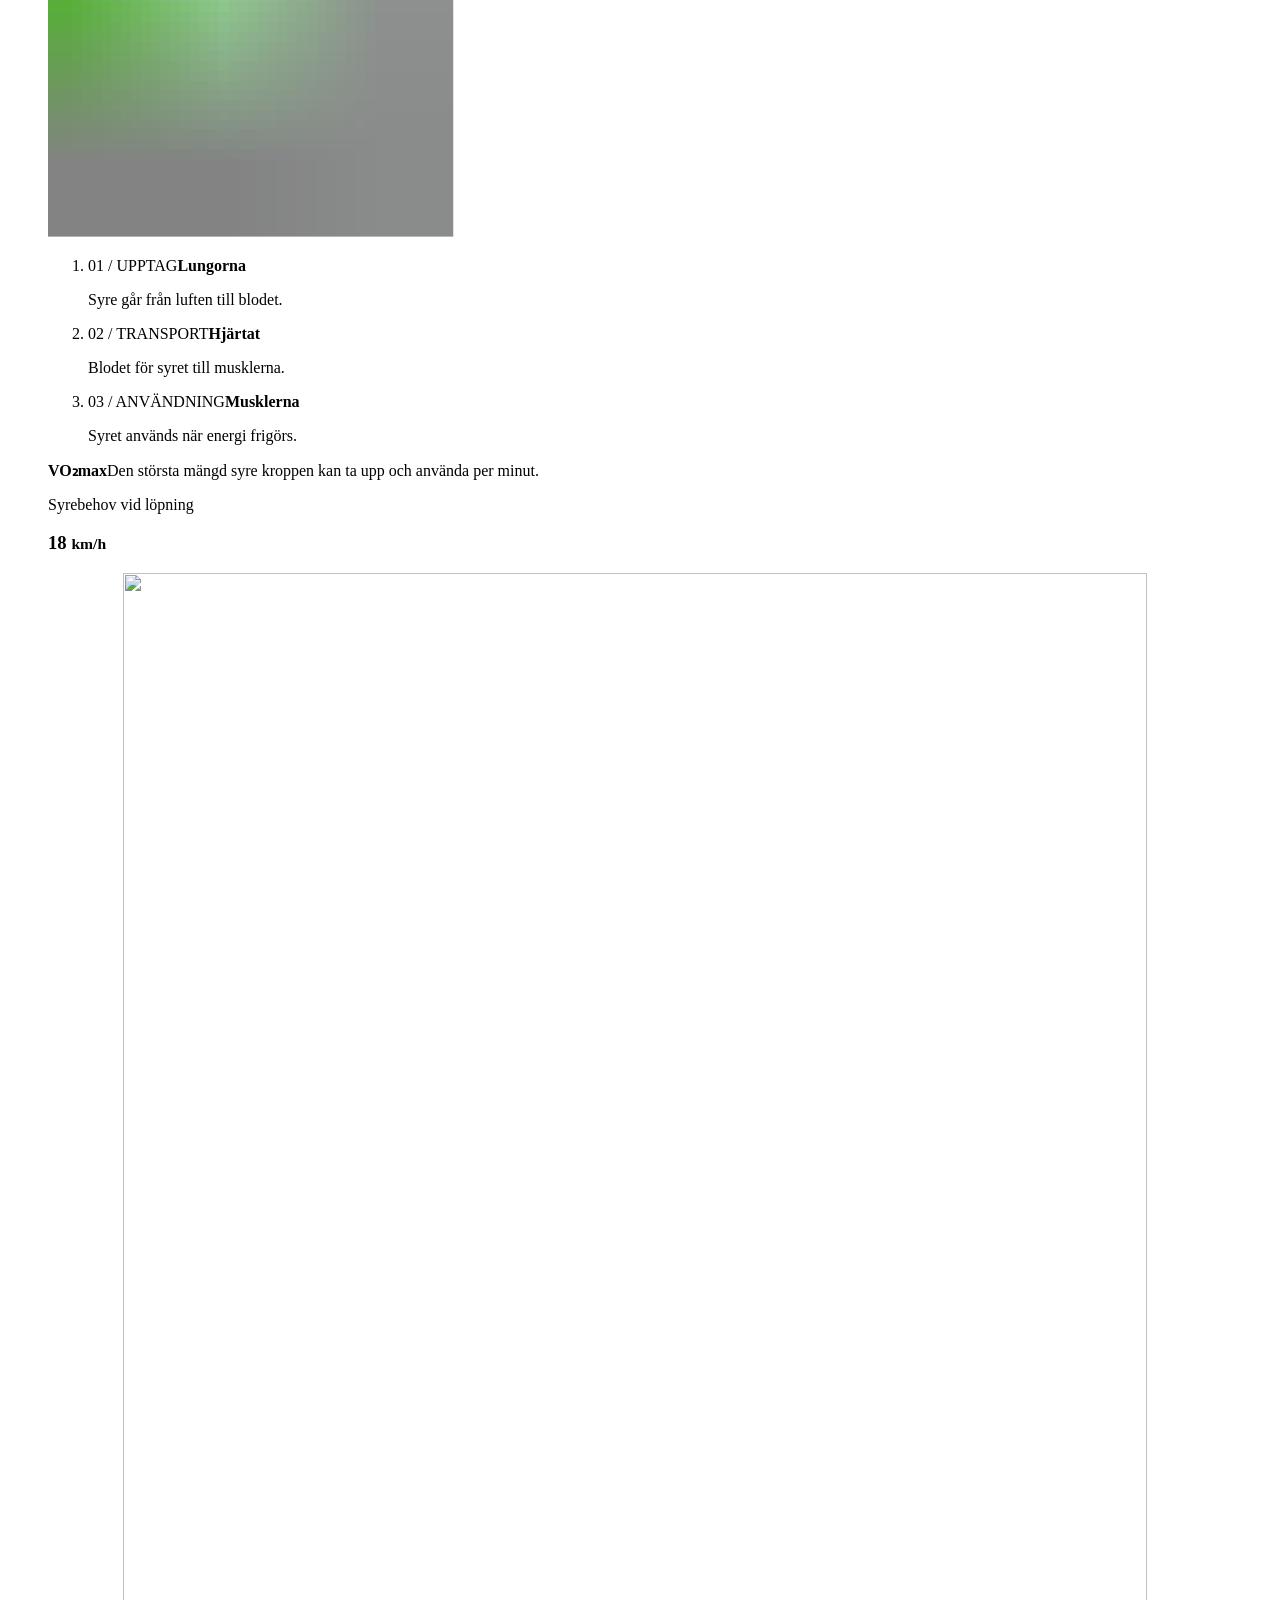
==== commit cc0feed1: "Polish history cards and activate mobile finish chart on entry" ====
--- a/index.html
+++ b/index.html
@@ -23,8 +23,8 @@
     <meta name="twitter:image" content="https://plainx.dev/scrolly-endurance/assets/og.png" />
     <meta name="twitter:image:alt" content="Rubriken Hur långt räcker Almgrens fart? bredvid en illustrerad löparklunga på en New York-bro." />
     <title>Kommer Almgren att slå banrekordet i New York Marathon?</title>
-    <link rel="stylesheet" href="/scrolly-endurance/styles.css?v=publication-22" />
-    <script src="/scrolly-endurance/app.js?v=neutral-copy-21" defer></script>
+    <link rel="stylesheet" href="/scrolly-endurance/styles.css?v=mobile-polish-23" />
+    <script src="/scrolly-endurance/app.js?v=mobile-polish-23" defer></script>
   </head>
   <body>
     <a class="skip-link" href="#story">Hoppa till berättelsen</a>
@@ -111,8 +111,8 @@
         </div>
 
         <div class="history__steps steps">
-          <article class="step history-step is-active" data-history="0" data-card-label="Historiskt nedslag"><div class="bib"><div class="bib__header"><span>NEW YORK CITY</span><span>42.195</span></div><p class="step__index">01 · Staten Island</p><p class="step__date">490 f.Kr.?</p><h3>Berättelsen bakom maraton</h3><p>Namnet kommer från legenden om en budbärare mellan Marathon och Aten. Om han verkligen sprang är osäkert. Distansen 42 195 meter fanns inte.</p><div class="bib__footer"><span>MARATHON HISTORY</span><b>01</b></div></div></article>
-          <article class="step history-step" data-history="1" data-card-label="Historiskt nedslag"><div class="bib"><div class="bib__header"><span>NEW YORK CITY</span><span>42.195</span></div><p class="step__index">02 · Queens</p><p class="step__date">1896 → 1908</p><h3>Hur långt är ett maraton?</h3><p>Det första olympiska maratonloppet var ungefär 40 kilometer. Londonloppet blev längre. Den sträckan blev sedan standard: 42 195 meter.</p><div class="bib__footer"><span>MARATHON HISTORY</span><b>02</b></div></div></article>
+          <article class="step history-step is-active" data-history="0" data-card-label="Historiskt nedslag"><div class="bib"><div class="bib__header"><span>NEW YORK CITY</span><span>42.195</span></div><p class="step__index">01 · Staten Island</p><p class="step__date">490 f.Kr.?</p><h3>Berättelsen bakom maraton</h3><p>Namnet kommer från legenden om en budbärare mellan Marathon och Aten. Om han verkligen sprang är osäkert. Dagens maratondistans fastställdes långt senare.</p><div class="bib__footer"><span>MARATHON HISTORY</span><b>01</b></div></div></article>
+          <article class="step history-step" data-history="1" data-card-label="Historiskt nedslag"><div class="bib"><div class="bib__header"><span>NEW YORK CITY</span><span>42.195</span></div><p class="step__index">02 · Queens</p><p class="step__date">1896 → 1908</p><h3>Hur långt är ett maraton?</h3><p>Det första olympiska maratonloppet var ungefär 40 kilometer. I London 1908 förlängdes distansen. Den sträckan blev sedan standard: 42 195 meter.</p><div class="bib__footer"><span>MARATHON HISTORY</span><b>02</b></div></div></article>
           <article class="step history-step" data-history="2" data-card-label="Historiskt nedslag"><div class="bib"><div class="bib__header"><span>NEW YORK CITY</span><span>42.195</span></div><p class="step__index">03 · Bronx</p><p class="step__date">New York 1970 → 1976</p><h3>Staden blev själva banan</h3><p>Först sprang löparna fyra varv i Central Park. Sex år senare flyttade loppet ut genom alla fem stadsdelar. Det är den vägen Almgren ska ta.</p><div class="bib__footer"><span>MARATHON HISTORY</span><b>03</b></div></div></article>
           <article class="step history-step" data-history="3" data-card-label="Historiskt nedslag"><div class="bib"><div class="bib__header"><span>NEW YORK CITY</span><span>42.195</span></div><p class="step__index">04 · Central Park</p><p class="step__date">New York 2026</p><h3>Almgrens första maraton</h3><p>Efter fem broar och 42,195 kilometer återstår bara målrakan. Då visar det sig hur långt hans banfart räcker på maraton.</p><div class="bib__footer"><span>MARATHON HISTORY</span><b>04</b></div></div></article>
         </div>
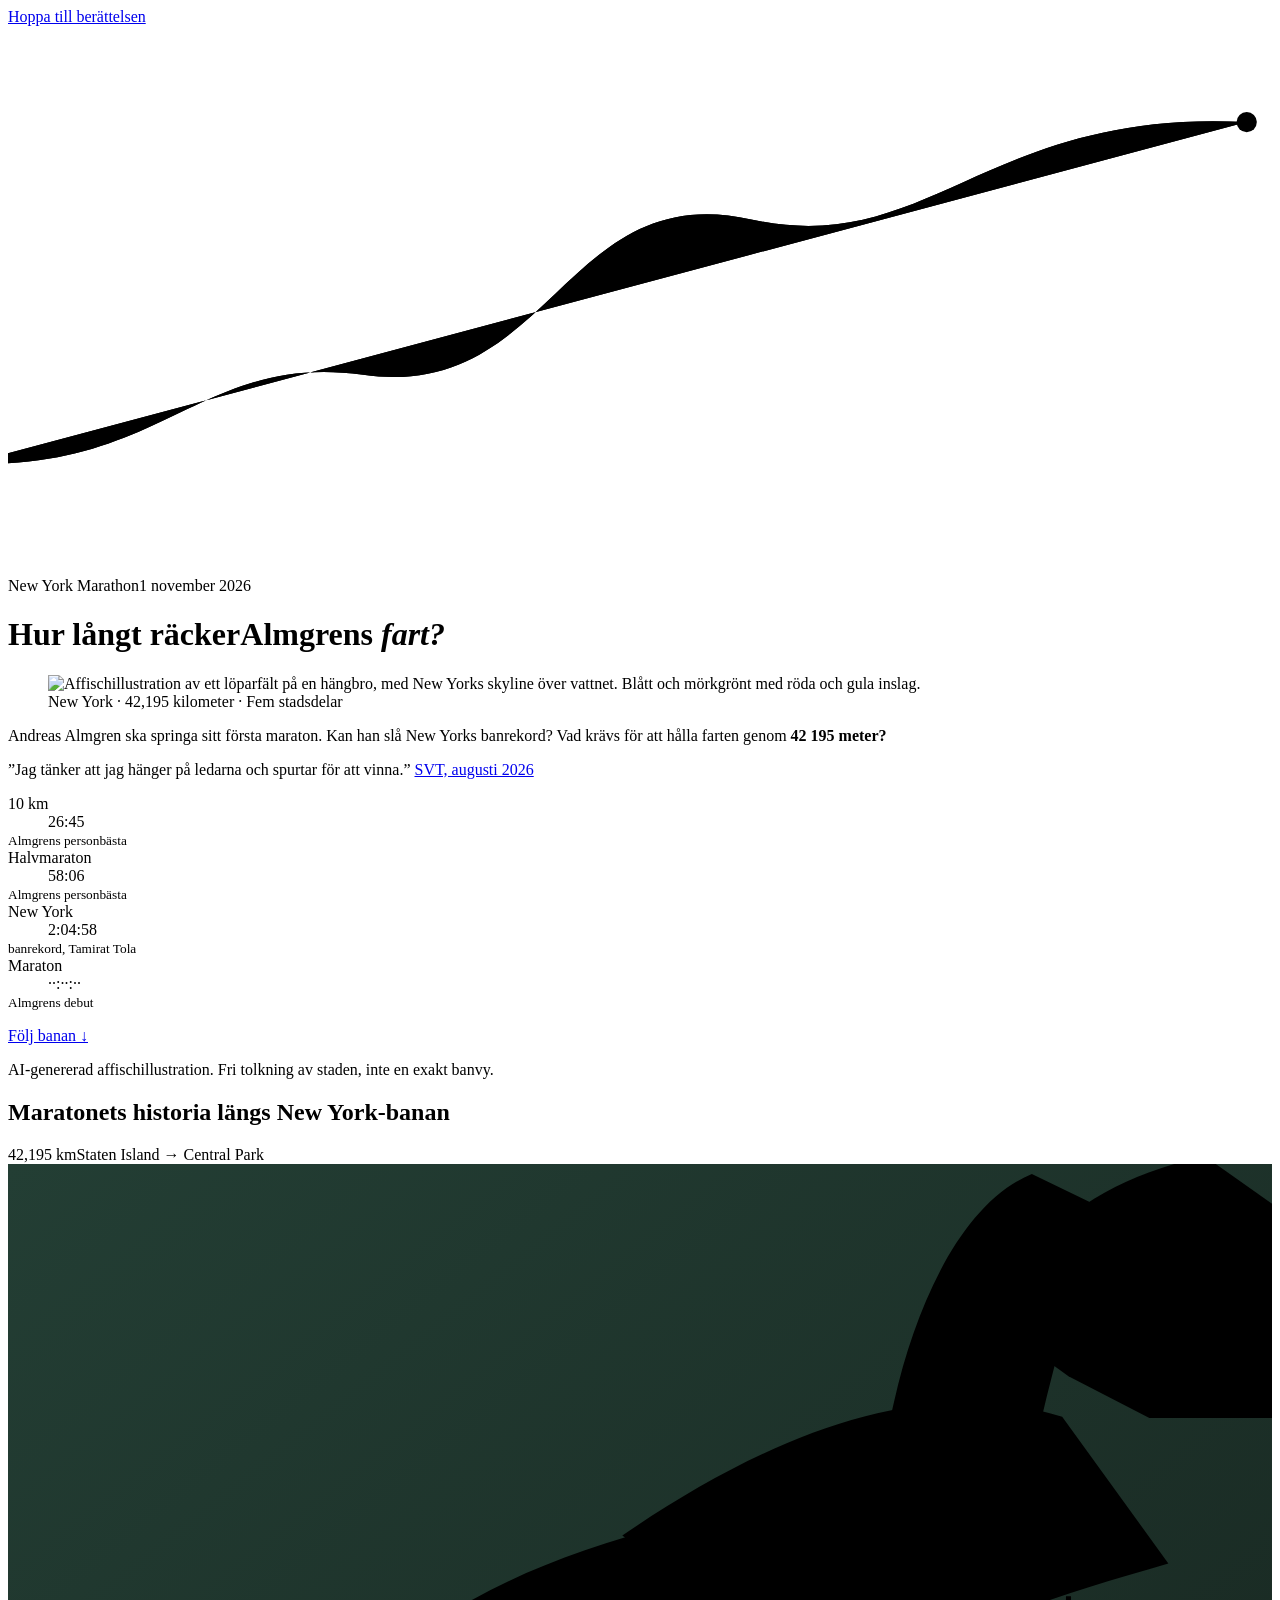
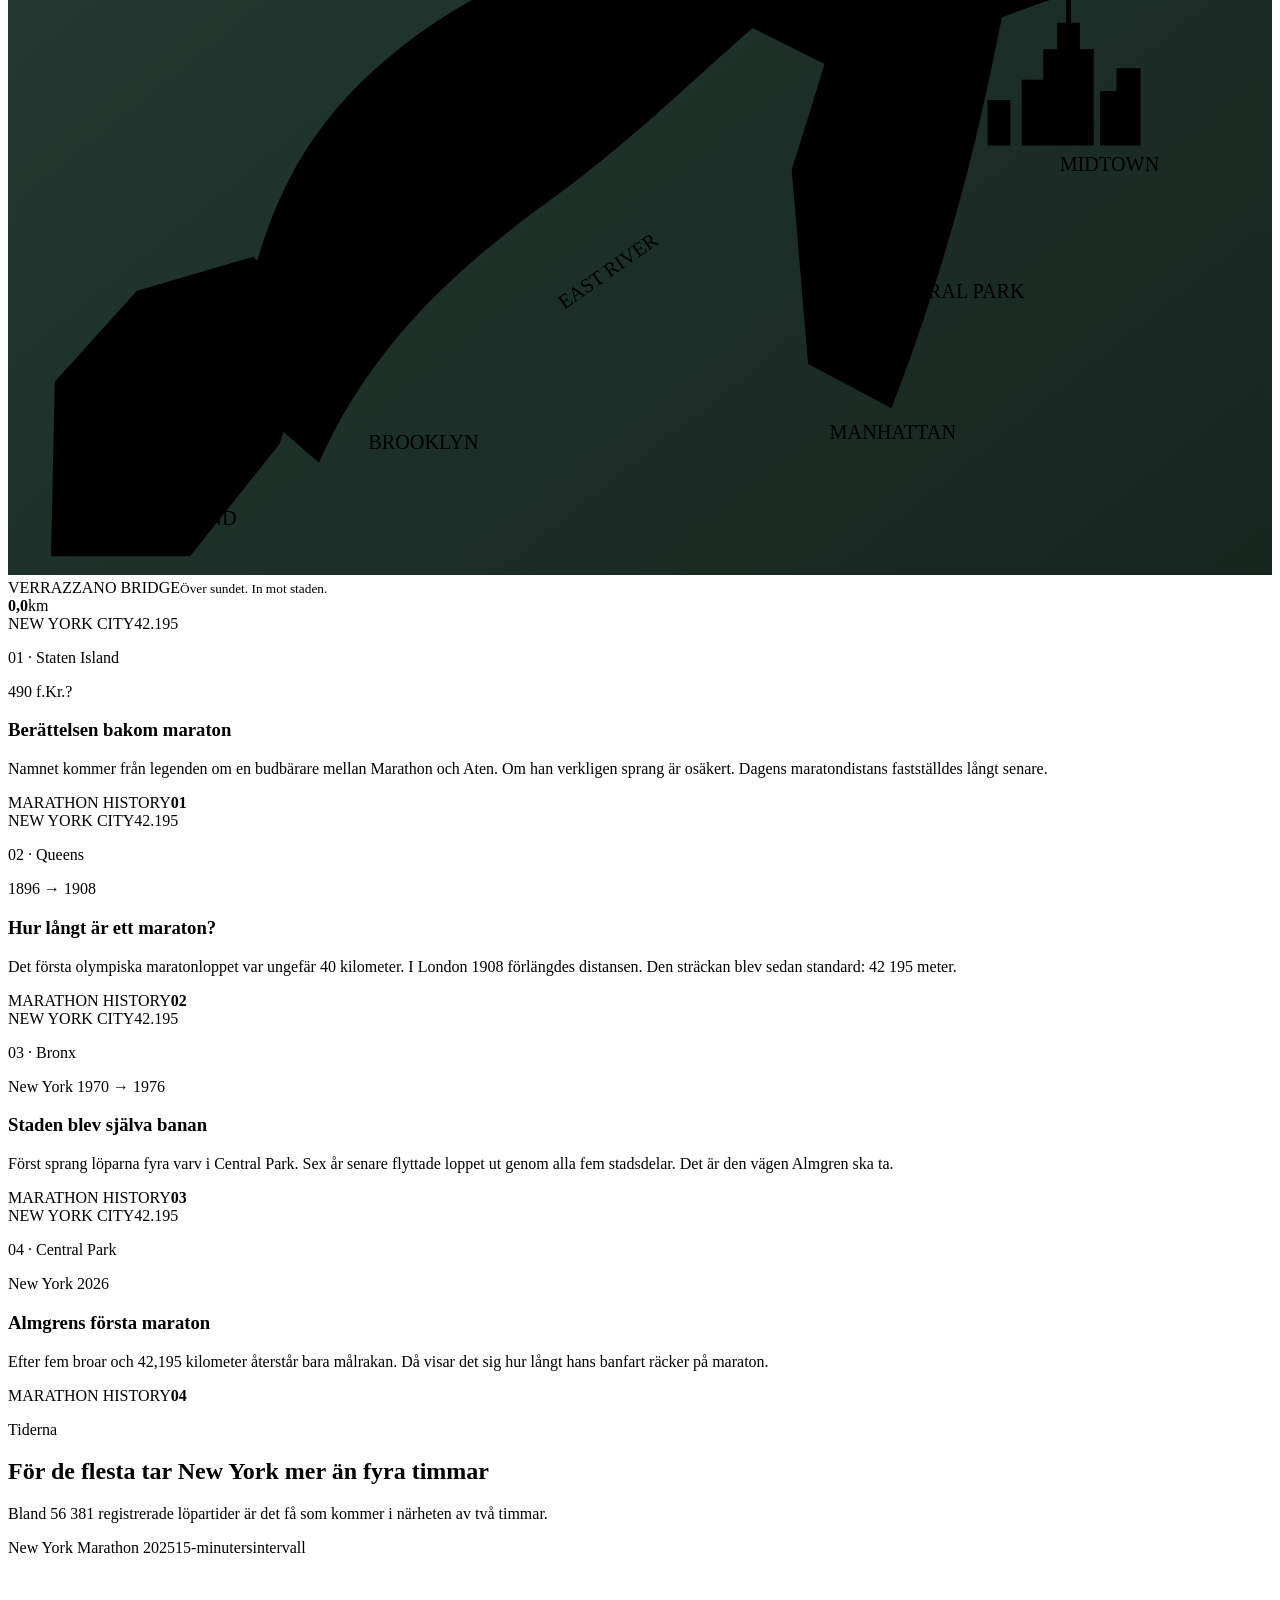
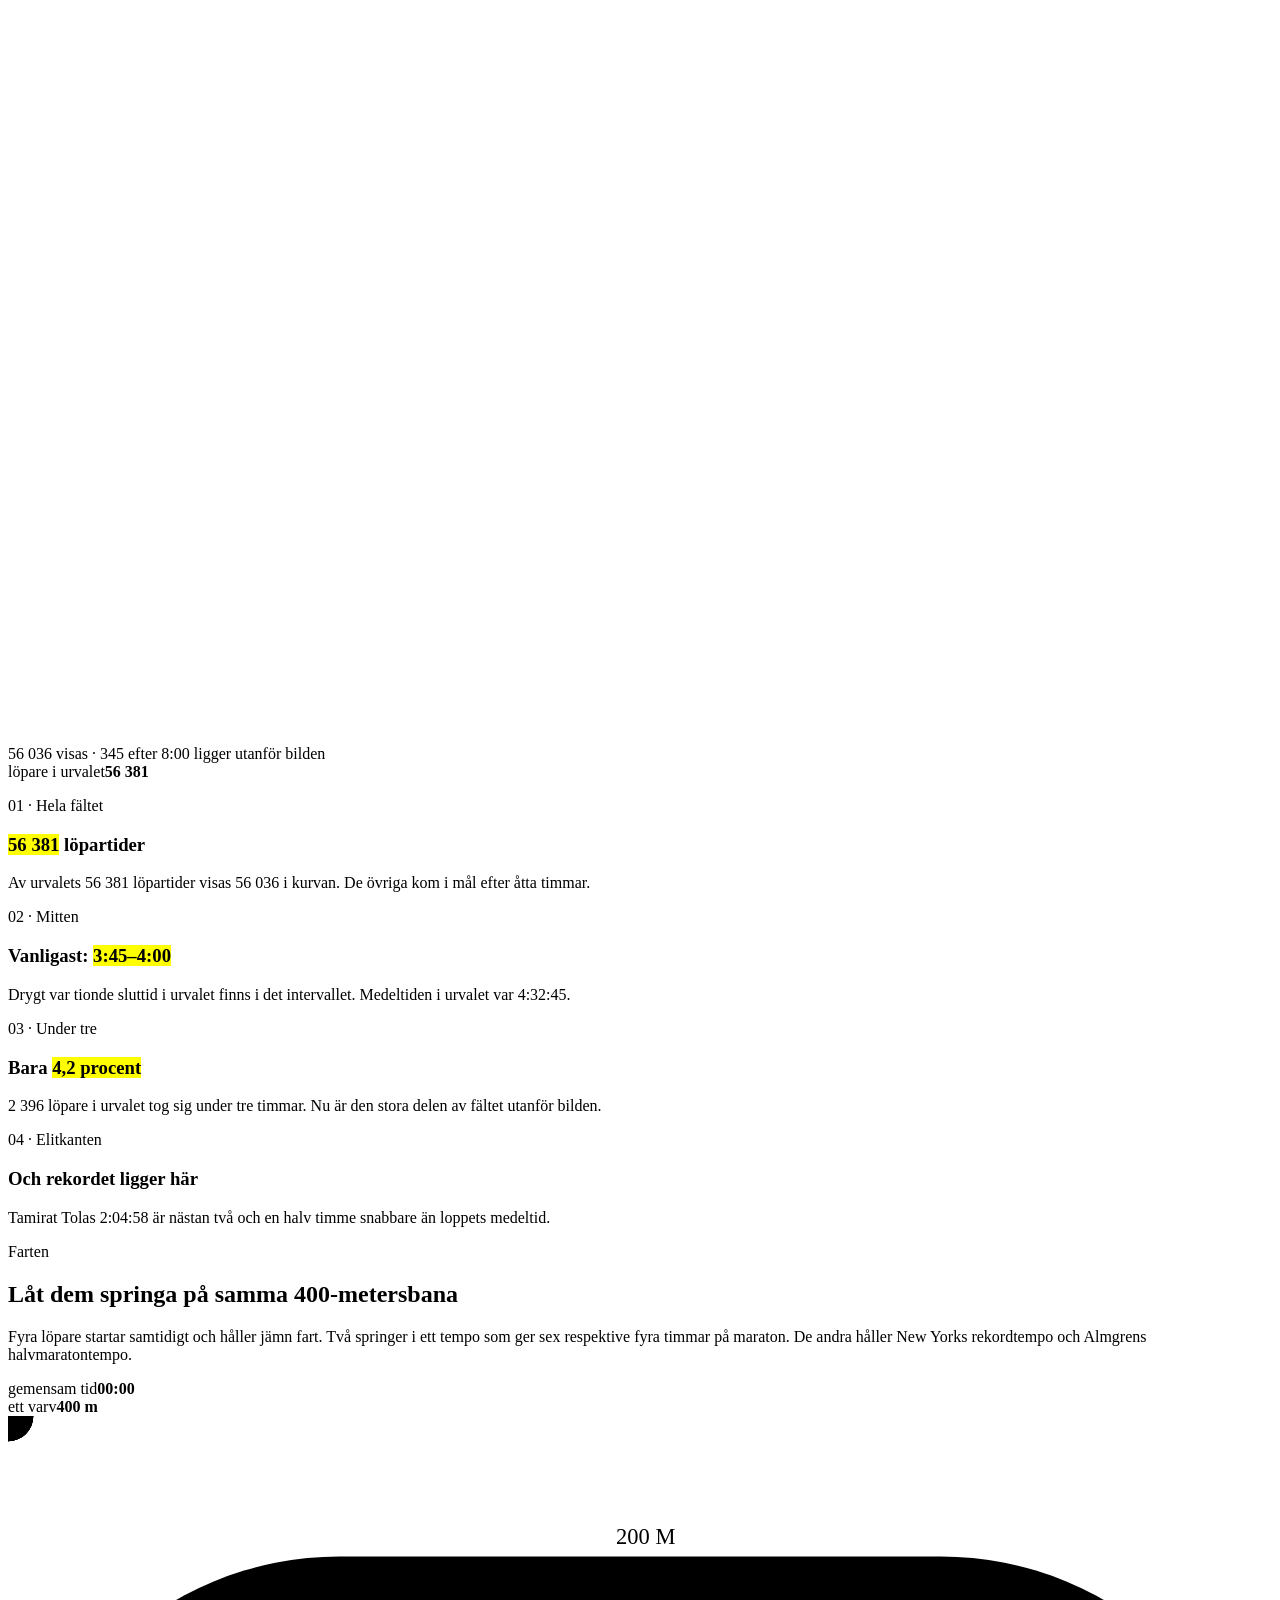
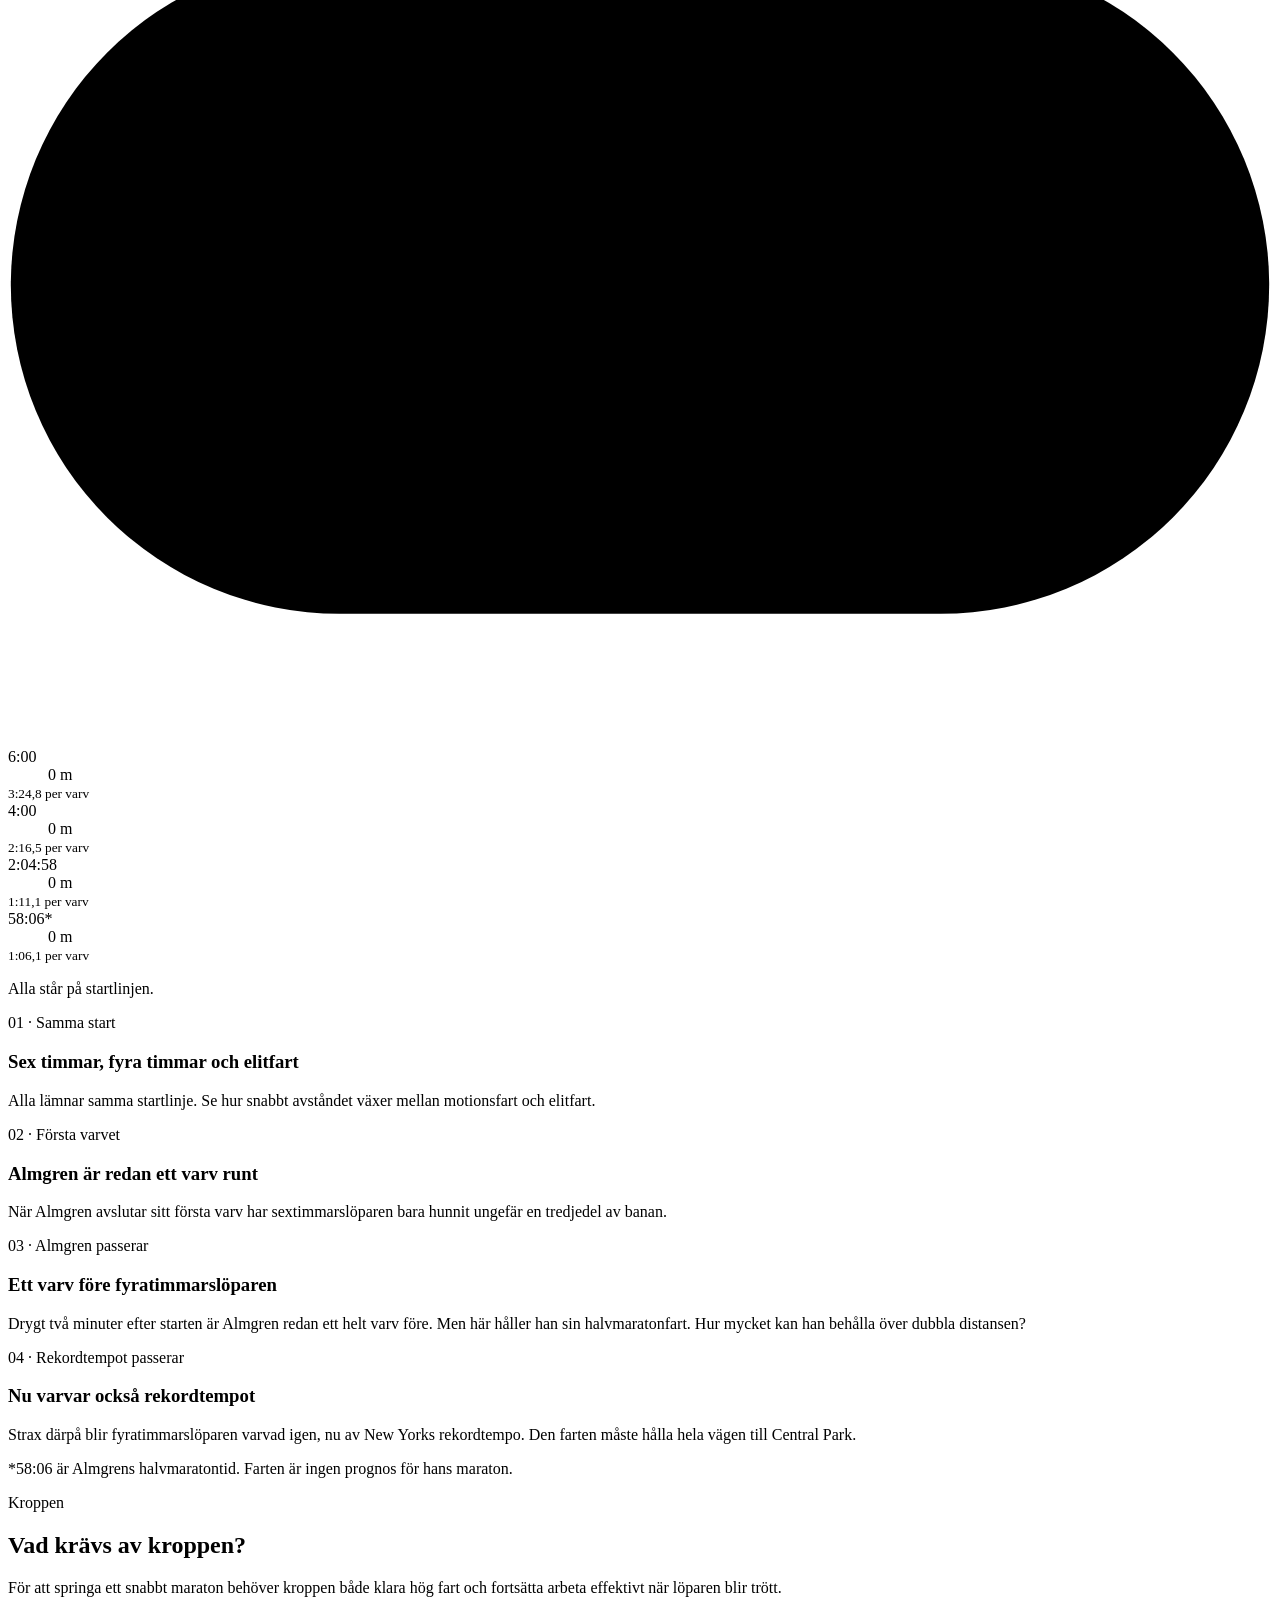
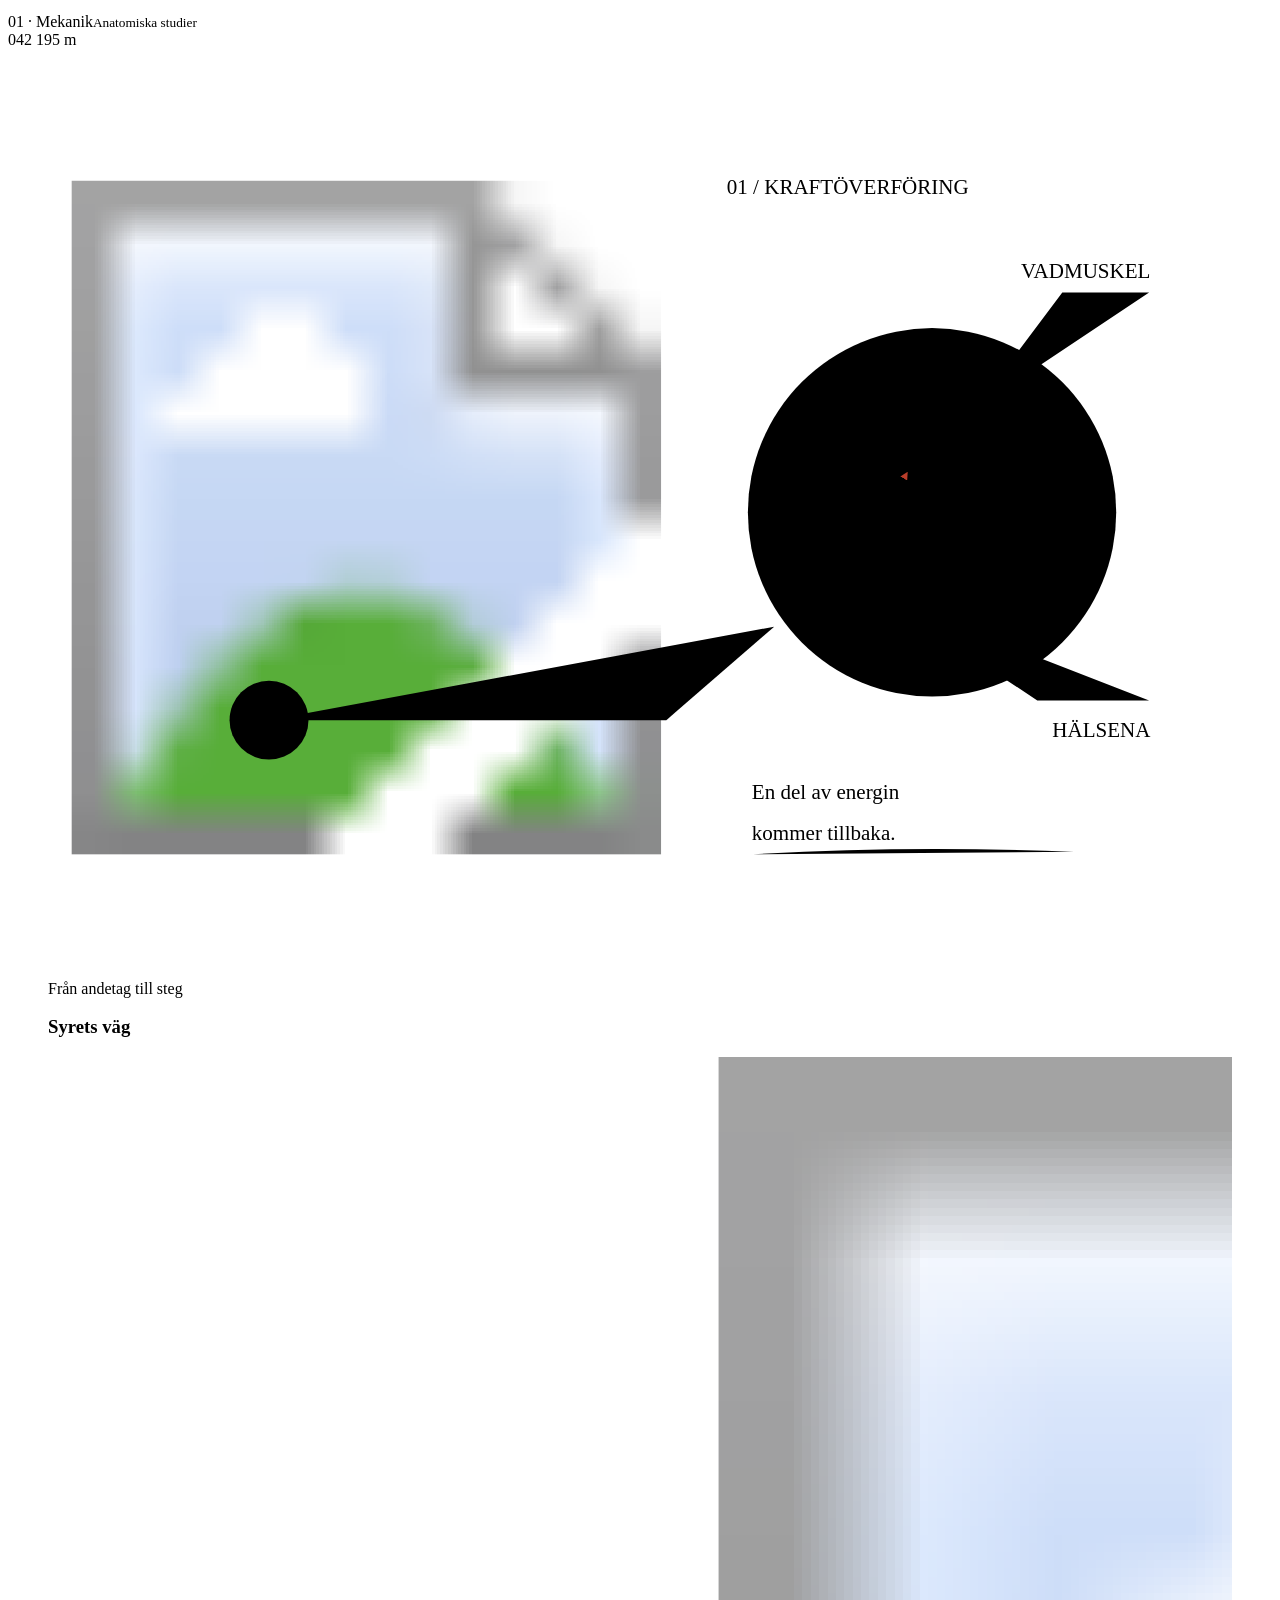
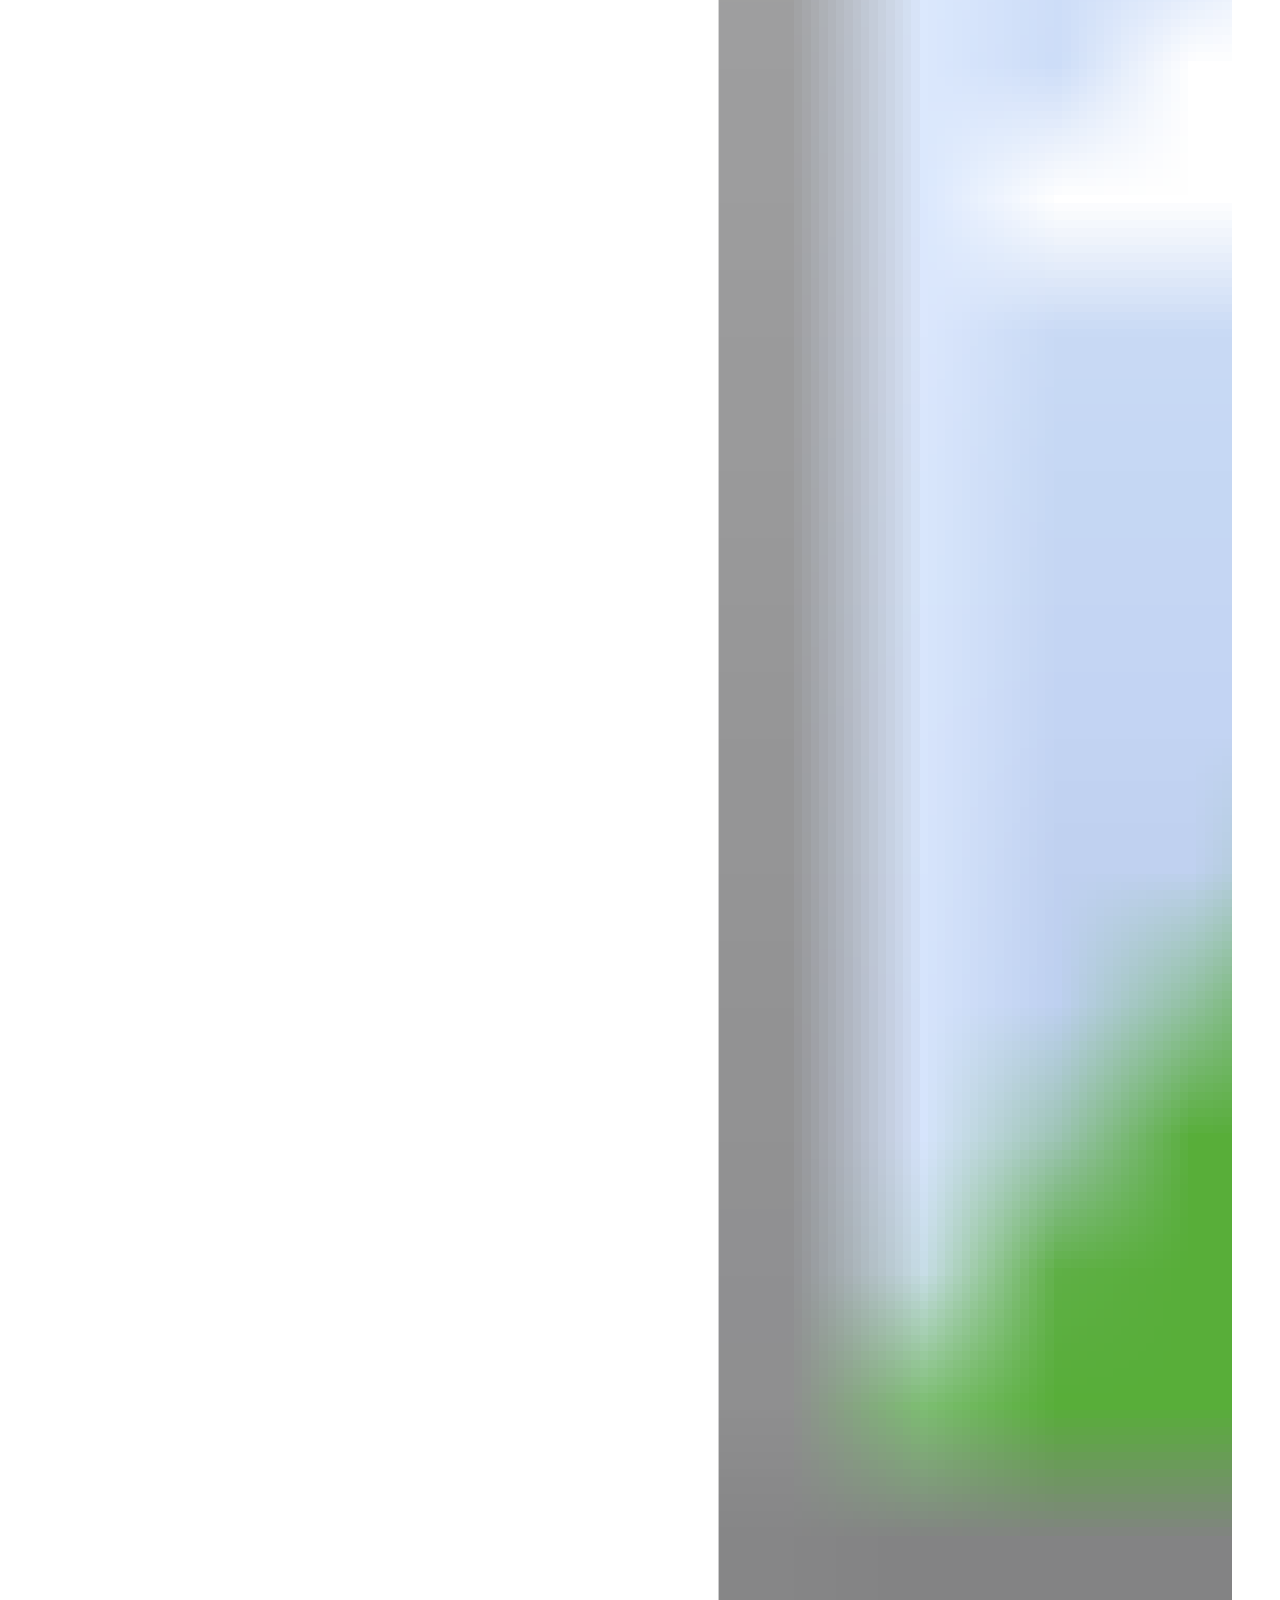
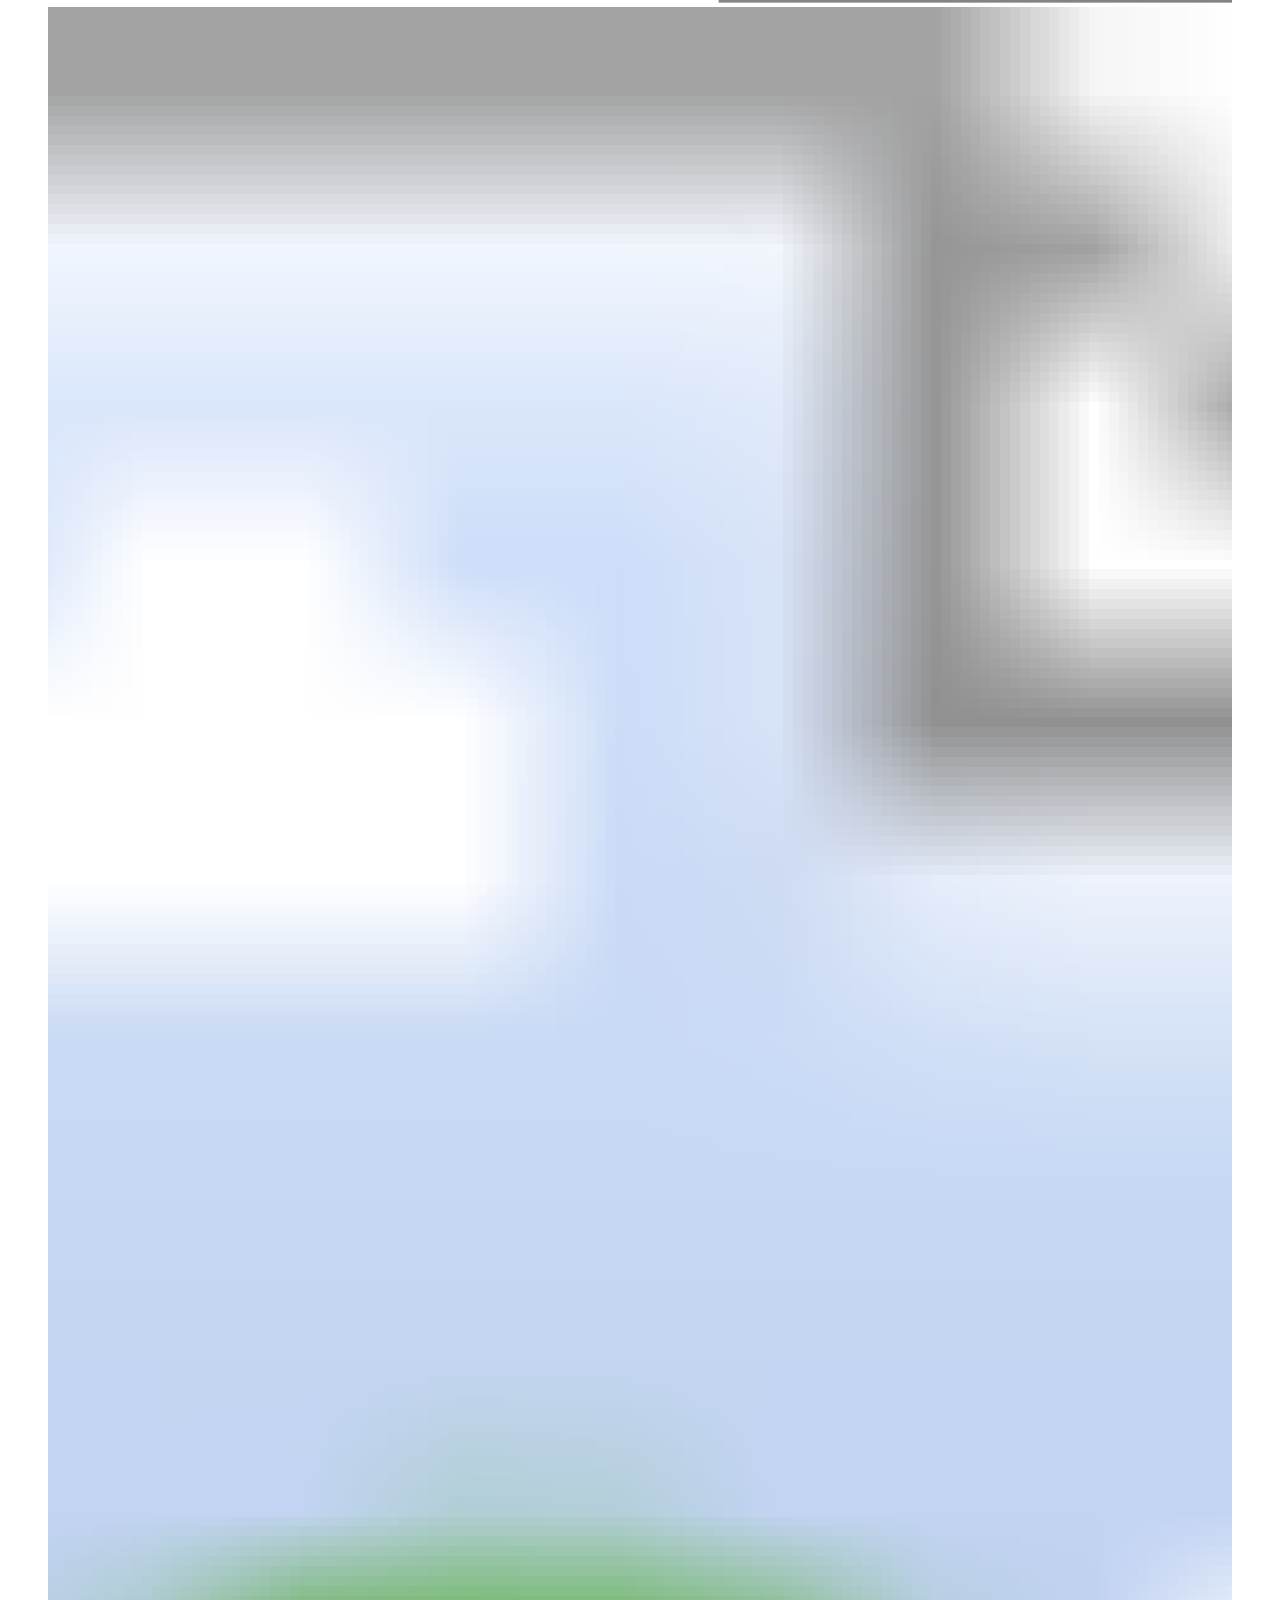
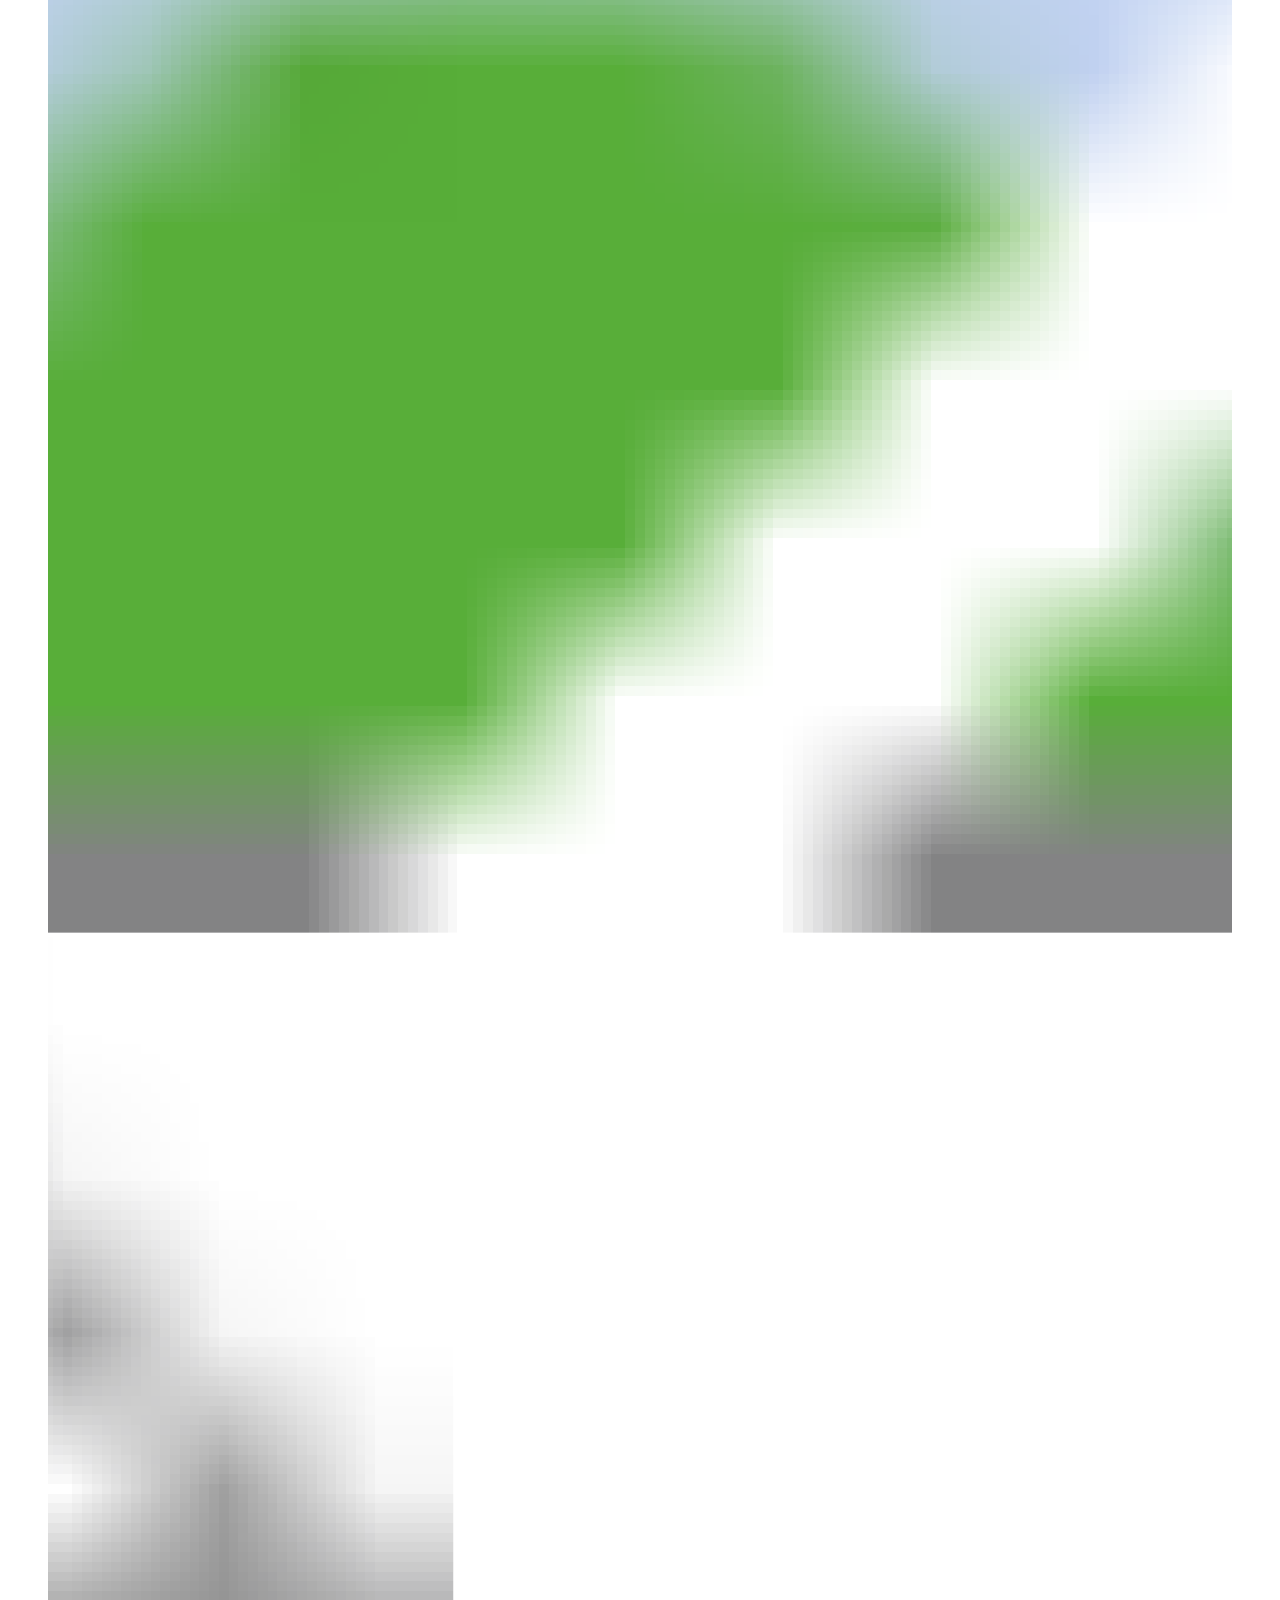
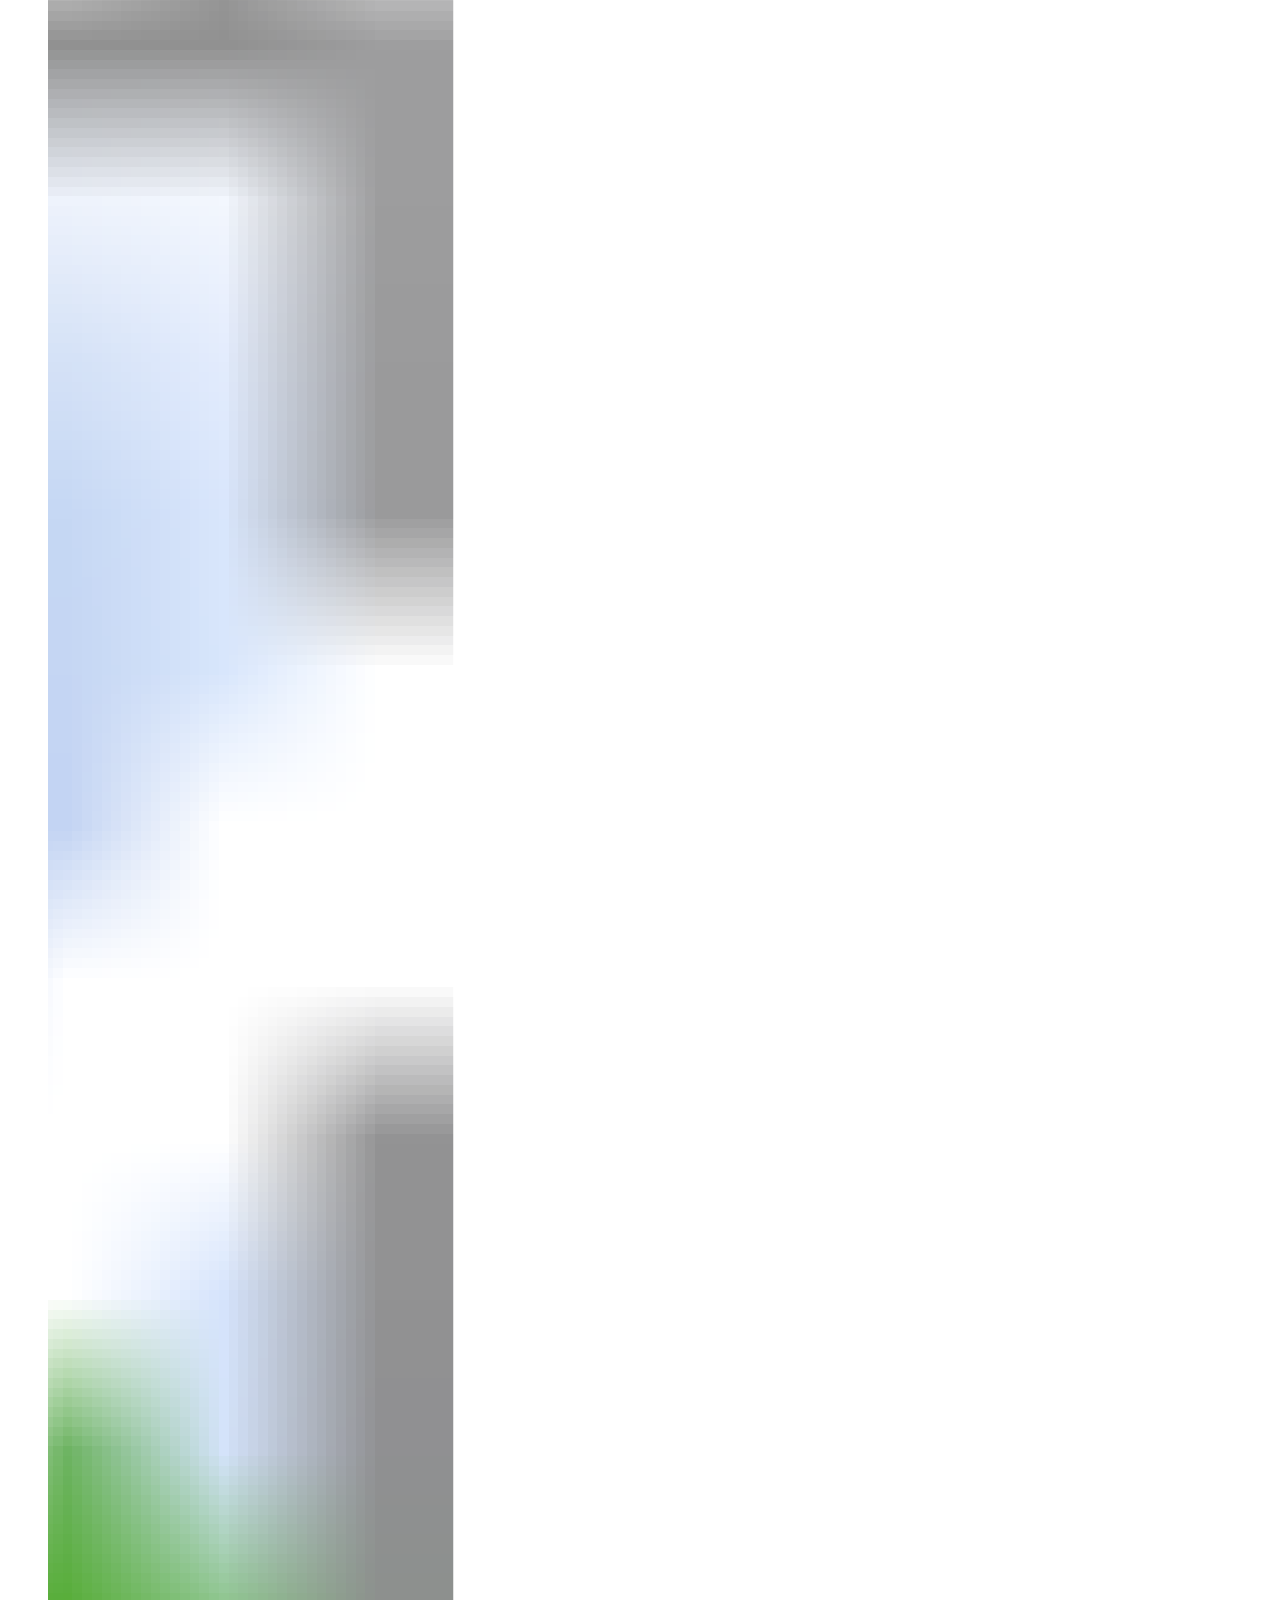
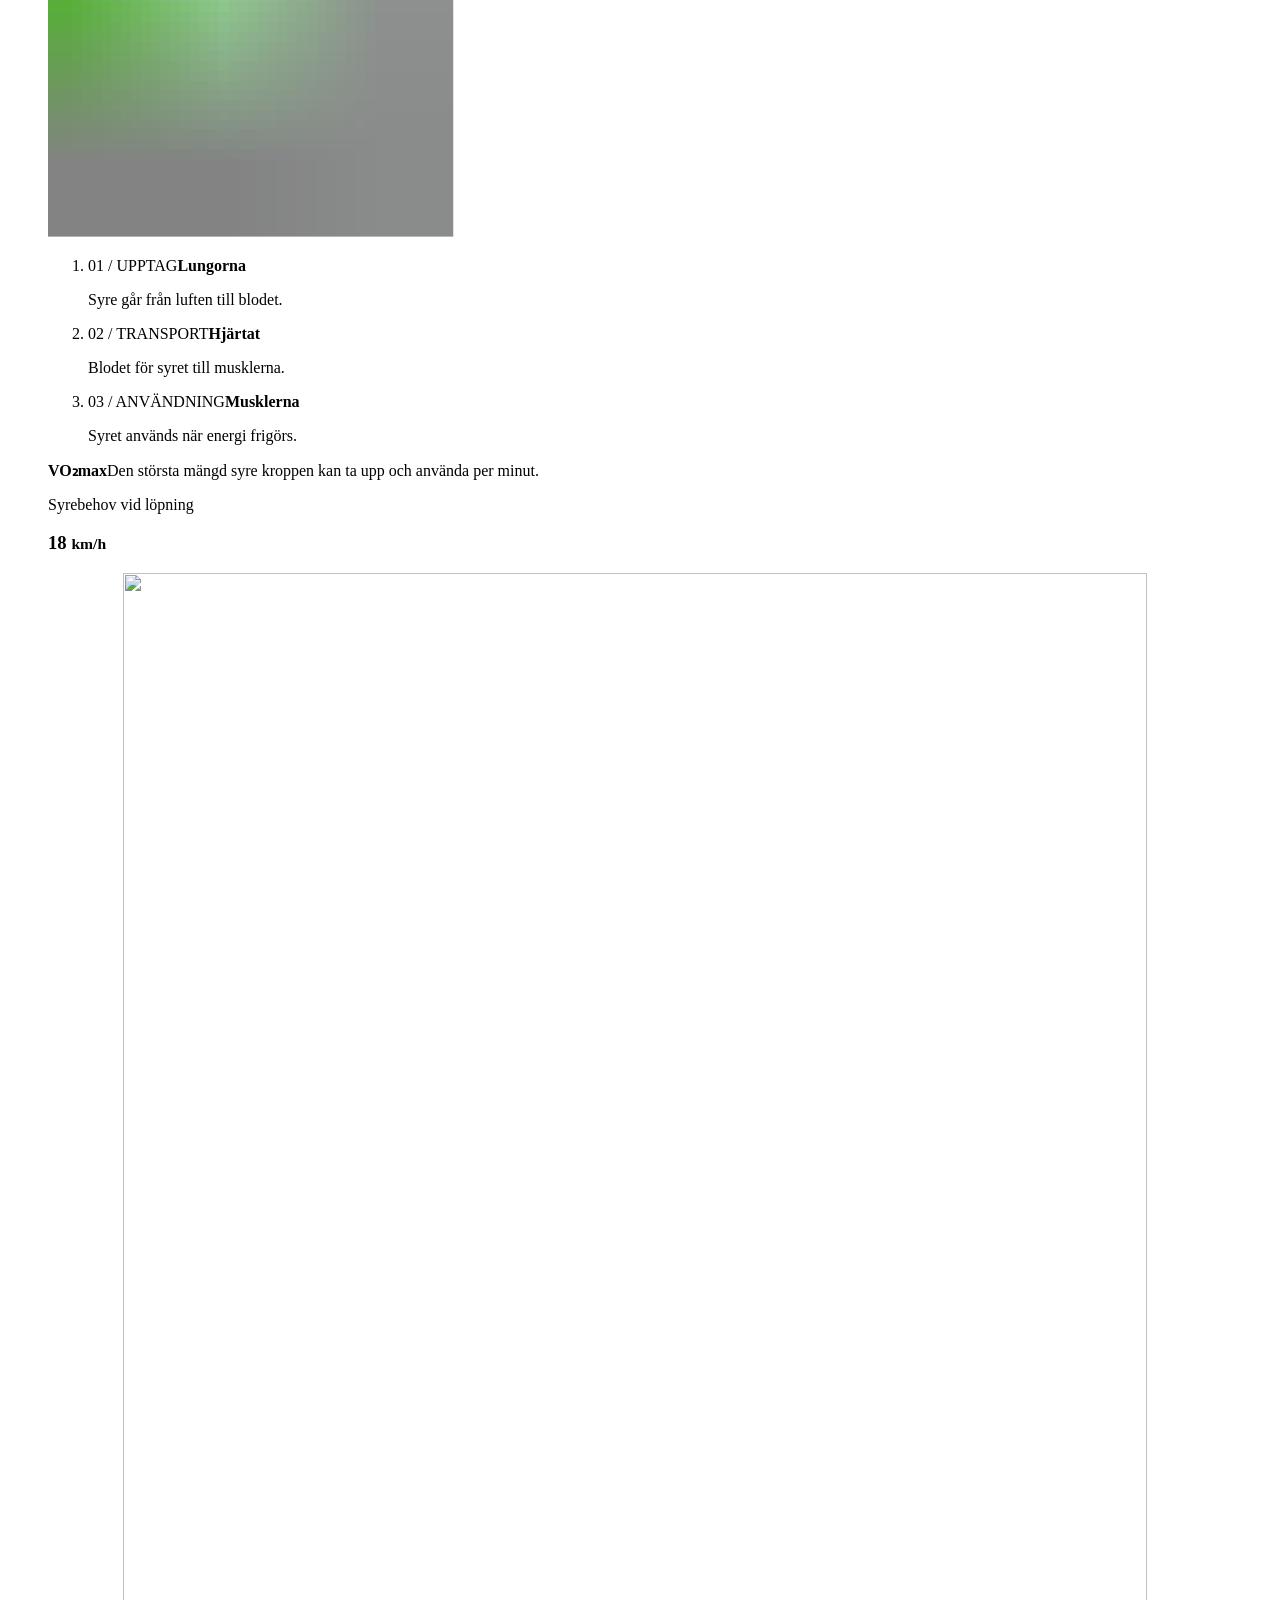
==== commit 31e4d1aa: "Update Almgren half-marathon reference to 58:06" ====
--- a/index.html
+++ b/index.html
@@ -23,8 +23,8 @@
     <meta name="twitter:image" content="https://plainx.dev/scrolly-endurance/assets/og.png" />
     <meta name="twitter:image:alt" content="Rubriken Hur långt räcker Almgrens fart? bredvid en illustrerad löparklunga på en New York-bro." />
     <title>Kommer Almgren att slå banrekordet i New York Marathon?</title>
-    <link rel="stylesheet" href="/scrolly-endurance/styles.css?v=mobile-polish-23" />
-    <script src="/scrolly-endurance/app.js?v=mobile-polish-23" defer></script>
+    <link rel="stylesheet" href="/scrolly-endurance/styles.css?v=half-marathon-24" />
+    <script src="/scrolly-endurance/app.js?v=half-marathon-24" defer></script>
   </head>
   <body>
     <a class="skip-link" href="#story">Hoppa till berättelsen</a>
@@ -51,7 +51,7 @@
 
           <dl class="hero__ledger timing-strip" aria-label="Tider som ramar in rekordfrågan">
             <div><dt>10 km</dt><dd>26:45</dd><small>Almgrens personbästa</small></div>
-            <div><dt>Halvmaraton</dt><dd>58:41</dd><small>Almgrens personbästa</small></div>
+            <div><dt>Halvmaraton</dt><dd>58:06</dd><small>Almgrens personbästa</small></div>
             <div class="hero__ledger-record"><dt>New York</dt><dd>2:04:58</dd><small>banrekord, Tamirat Tola</small></div>
             <div class="hero__ledger-blank"><dt>Maraton</dt><dd aria-label="Ingen tid ännu">··:··:··</dd><small>Almgrens debut</small></div>
           </dl>
@@ -147,22 +147,22 @@
             <div class="track__clock" aria-hidden="true"><span>gemensam tid</span><strong id="track-clock">00:00</strong></div>
             <div class="track__measure" aria-hidden="true"><span>ett varv</span><strong>400 m</strong></div>
             <svg id="track-visual" viewBox="0 0 900 650" role="img" aria-labelledby="track-title track-description">
-              <title id="track-title">Fyra löpare med olika fart på en 400-metersbana</title><desc id="track-description">Animationen jämför en sextimmarslöpare, en fyratimmarslöpare, New Yorks banrekordfart och Andreas Almgrens halvmaratonfart. Almgrens halvmaratonfart varvar fyratimmarslöparen efter 2 minuter 11 sekunder. Banrekordstempot gör det efter 2 minuter 28 sekunder.</desc>
+              <title id="track-title">Fyra löpare med olika fart på en 400-metersbana</title><desc id="track-description">Animationen jämför en sextimmarslöpare, en fyratimmarslöpare, New Yorks banrekordfart och Andreas Almgrens halvmaratonfart. Almgrens halvmaratonfart varvar fyratimmarslöparen efter 2 minuter 8 sekunder. Banrekordstempot gör det efter 2 minuter 28 sekunder.</desc>
               <defs><filter id="runner-glow" x="-80%" y="-80%" width="260%" height="260%"><feGaussianBlur stdDeviation="7" /></filter></defs>
               <path class="track-ground" d="M236 568H664A234 234 0 0 0 664 100H236A234 234 0 0 0 236 568Z" /><path class="track-field" d="M254 486H646A152 152 0 0 0 646 182H254A152 152 0 0 0 254 486Z" />
               <g class="track-markings" aria-hidden="true"><path d="M236 527H664A193 193 0 0 0 664 141H236A193 193 0 0 0 236 527Z" /><path d="M245 507H655A173 173 0 0 0 655 161H245A173 173 0 0 0 245 507Z" /><path d="M254 487H646A153 153 0 0 0 646 181H254A153 153 0 0 0 254 487Z" /><path class="start-line" d="M450 487V568" /><text x="466" y="531">START</text><text x="147" y="338">100 M</text><text x="433" y="91">200 M</text><text x="722" y="338">300 M</text></g>
               <path id="lane-six" class="runner-lane" d="M450 557 H664 A223 223 0 0 0 664 111 H236 A223 223 0 0 0 236 557 H450" /><path id="lane-four" class="runner-lane" d="M450 537 H664 A203 203 0 0 0 664 131 H236 A203 203 0 0 0 236 537 H450" /><path id="lane-record" class="runner-lane" d="M450 517 H655 A183 183 0 0 0 655 151 H245 A183 183 0 0 0 245 517 H450" /><path id="lane-almgren" class="runner-lane" d="M450 497 H646 A163 163 0 0 0 646 171 H254 A163 163 0 0 0 254 497 H450" />
               <g class="track-runners" aria-hidden="true"><circle id="runner-six-glow" class="runner-glow runner-six" r="18"/><path id="runner-six" class="runner-six" d="M-8 -8H8V8H-8Z"/><circle id="runner-four-glow" class="runner-glow runner-four" r="18" /><circle id="runner-four" class="runner-dot runner-four" r="9" /><circle id="runner-record-glow" class="runner-glow runner-record" r="18" /><path id="runner-record" class="runner-arrow runner-record" d="M0 -11L10 8H-10Z" /><circle id="runner-almgren-glow" class="runner-glow runner-almgren" r="18" /><path id="runner-almgren" class="runner-arrow runner-almgren" d="M0 -11L10 8H-10Z" /></g>
-              <g class="track-key" aria-hidden="true"><g transform="translate(300 254)"><path class="runner-six" d="M-6 -6H6V6H-6Z"/><text x="14" y="5">6:00-maraton</text></g><g transform="translate(300 287)"><circle class="runner-four" r="6" /><text x="14" y="5">4:00-maraton</text></g><g transform="translate(300 320)"><path class="runner-record" d="M0 -7L7 6H-7Z" /><text x="14" y="5">NYC-rekord</text></g><g transform="translate(300 353)"><path class="runner-almgren" d="M0 -7L7 6H-7Z" /><text x="14" y="5">Almgren 58:41</text></g></g>
+              <g class="track-key" aria-hidden="true"><g transform="translate(300 254)"><path class="runner-six" d="M-6 -6H6V6H-6Z"/><text x="14" y="5">6:00-maraton</text></g><g transform="translate(300 287)"><circle class="runner-four" r="6" /><text x="14" y="5">4:00-maraton</text></g><g transform="translate(300 320)"><path class="runner-record" d="M0 -7L7 6H-7Z" /><text x="14" y="5">NYC-rekord</text></g><g transform="translate(300 353)"><path class="runner-almgren" d="M0 -7L7 6H-7Z" /><text x="14" y="5">Almgren 58:06</text></g></g>
             </svg>
-            <dl class="track__numbers timing-strip" aria-label="Sträcka som varje löpare hunnit i tankeexperimentet"><div><dt>6:00</dt><dd><span id="distance-six">0</span> m</dd><small>3:24,8 per varv</small></div><div><dt>4:00</dt><dd><span id="distance-four">0</span> m</dd><small>2:16,5 per varv</small></div><div><dt>2:04:58</dt><dd><span id="distance-record">0</span> m</dd><small>1:11,1 per varv</small></div><div><dt>58:41*</dt><dd><span id="distance-almgren">0</span> m</dd><small>1:06,8 per varv</small></div></dl>
+            <dl class="track__numbers timing-strip" aria-label="Sträcka som varje löpare hunnit i tankeexperimentet"><div><dt>6:00</dt><dd><span id="distance-six">0</span> m</dd><small>3:24,8 per varv</small></div><div><dt>4:00</dt><dd><span id="distance-four">0</span> m</dd><small>2:16,5 per varv</small></div><div><dt>2:04:58</dt><dd><span id="distance-record">0</span> m</dd><small>1:11,1 per varv</small></div><div><dt>58:06*</dt><dd><span id="distance-almgren">0</span> m</dd><small>1:06,1 per varv</small></div></dl>
             <p class="track__caption" id="track-caption" aria-live="polite">Alla står på startlinjen.</p>
           </div>
           <div class="track__steps steps">
             <article class="step track-step is-active" data-track-time="0"><div class="story-card"><p class="step__index">01 · Samma start</p><h3>Sex timmar, fyra timmar och elitfart</h3><p>Alla lämnar samma startlinje. Se hur snabbt avståndet växer mellan motionsfart och elitfart.</p></div></article>
-            <article class="step track-step" data-track-time="66.76"><div class="story-card"><p class="step__index">02 · Första varvet</p><h3>Almgren är redan ett varv runt</h3><p>När Almgren avslutar sitt första varv har sextimmarslöparen bara hunnit ungefär en tredjedel av banan.</p></div></article>
-            <article class="step track-step" data-track-time="130.65"><div class="story-card"><p class="step__index">03 · Almgren passerar</p><h3>Ett varv före fyratimmarslöparen</h3><p>Drygt två minuter efter starten är Almgren redan ett helt varv före. Men här håller han sin halvmaratonfart. Hur mycket kan han behålla över dubbla distansen?</p></div></article>
-            <article class="step track-step" data-track-time="148.30"><div class="story-card"><p class="step__index">04 · Rekordtempot passerar</p><h3>Nu varvar också rekordtempot</h3><p>Strax därpå blir fyratimmarslöparen varvad igen, nu av New Yorks rekordtempo. Den farten måste hålla hela vägen till Central Park.</p><p class="track__aside">*58:41 är Almgrens halvmaratontid. Farten är ingen prognos för hans maraton.</p></div></article>
+            <article class="step track-step" data-track-time="66.09"><div class="story-card"><p class="step__index">02 · Första varvet</p><h3>Almgren är redan ett varv runt</h3><p>När Almgren avslutar sitt första varv har sextimmarslöparen bara hunnit ungefär en tredjedel av banan.</p></div></article>
+            <article class="step track-step" data-track-time="128.13"><div class="story-card"><p class="step__index">03 · Almgren passerar</p><h3>Ett varv före fyratimmarslöparen</h3><p>Drygt två minuter efter starten är Almgren redan ett helt varv före. Men här håller han sin halvmaratonfart. Hur mycket kan han behålla över dubbla distansen?</p></div></article>
+            <article class="step track-step" data-track-time="148.30"><div class="story-card"><p class="step__index">04 · Rekordtempot passerar</p><h3>Nu varvar också rekordtempot</h3><p>Strax därpå blir fyratimmarslöparen varvad igen, nu av New Yorks rekordtempo. Den farten måste hålla hela vägen till Central Park.</p><p class="track__aside">*58:06 är Almgrens halvmaratontid. Farten är ingen prognos för hans maraton.</p></div></article>
           </div>
         </div>
       </section>
@@ -282,7 +282,7 @@
             <div class="finish-clock" aria-label="Andreas Almgrens maratontid är ännu okänd"><span>ANDREAS ALMGREN</span><strong aria-hidden="true">––:––:––</strong><small>MARATONDEBUT · TID INVÄNTAS</small></div>
             <h2>Kan Almgren utmana rekordet?</h2>
             <p class="finish-record">BANREKORD <strong>2:04:58</strong><span>Tamirat Tola · 2023</span></p>
-            <p class="finish__text">Det återstår att se om Almgren kan utmana rekordet. Farten har han. Frågan är om han kan hålla den genom fem broar och 42 195 meter. Han behöver tåla mängden, tröskelpassen och långpassen, med koll på både mätvärden och återhämtning. För Almgren själv verkar dock segern vara viktigare än tiden.</p>
+            <p class="finish__text">Det återstår att se om Almgren kan utmana rekordet. Farten har han. Frågan är om han kan hålla den genom fem broar och 42 195 meter. För Almgren själv verkar dock segern vara viktigare än tiden.</p>
           </div>
           <div class="finish-ground" aria-hidden="true"><span>FINISH</span><small>NEW YORK CITY · 42.195 KM</small></div>
         </div>
@@ -295,6 +295,7 @@
                 <p><a href="https://www.aftonbladet.se/sportbladet/a/9pXx6E/andreas-almgren-om-sin-maratonsatsning-kandes-ratt">Aftonbladet om maratonsatsningen</a></p>
                 <p><a href="https://www.svt.se/sport/friidrott/andreas-almgrens-kaxiga-mal-i-new-york-tanker-pa-det-hela-tiden?mobilmeny=1">SVT om målet i New York</a></p>
                 <p><a href="https://worldathletics.org/athletes/sweden/andreas-almgren-14460738">World Athletics profil och personbästan</a></p>
+                <p>Halvmaratonjämförelsen använder 58:06 från Köpenhamn den 20 september 2026.</p>
                 <p><a href="https://www.nyrr.org/media-center/press-release/20231105_tcsnycm_proresults">NYRR om Tolas banrekord 2023</a></p>
               </div>
               <div>
